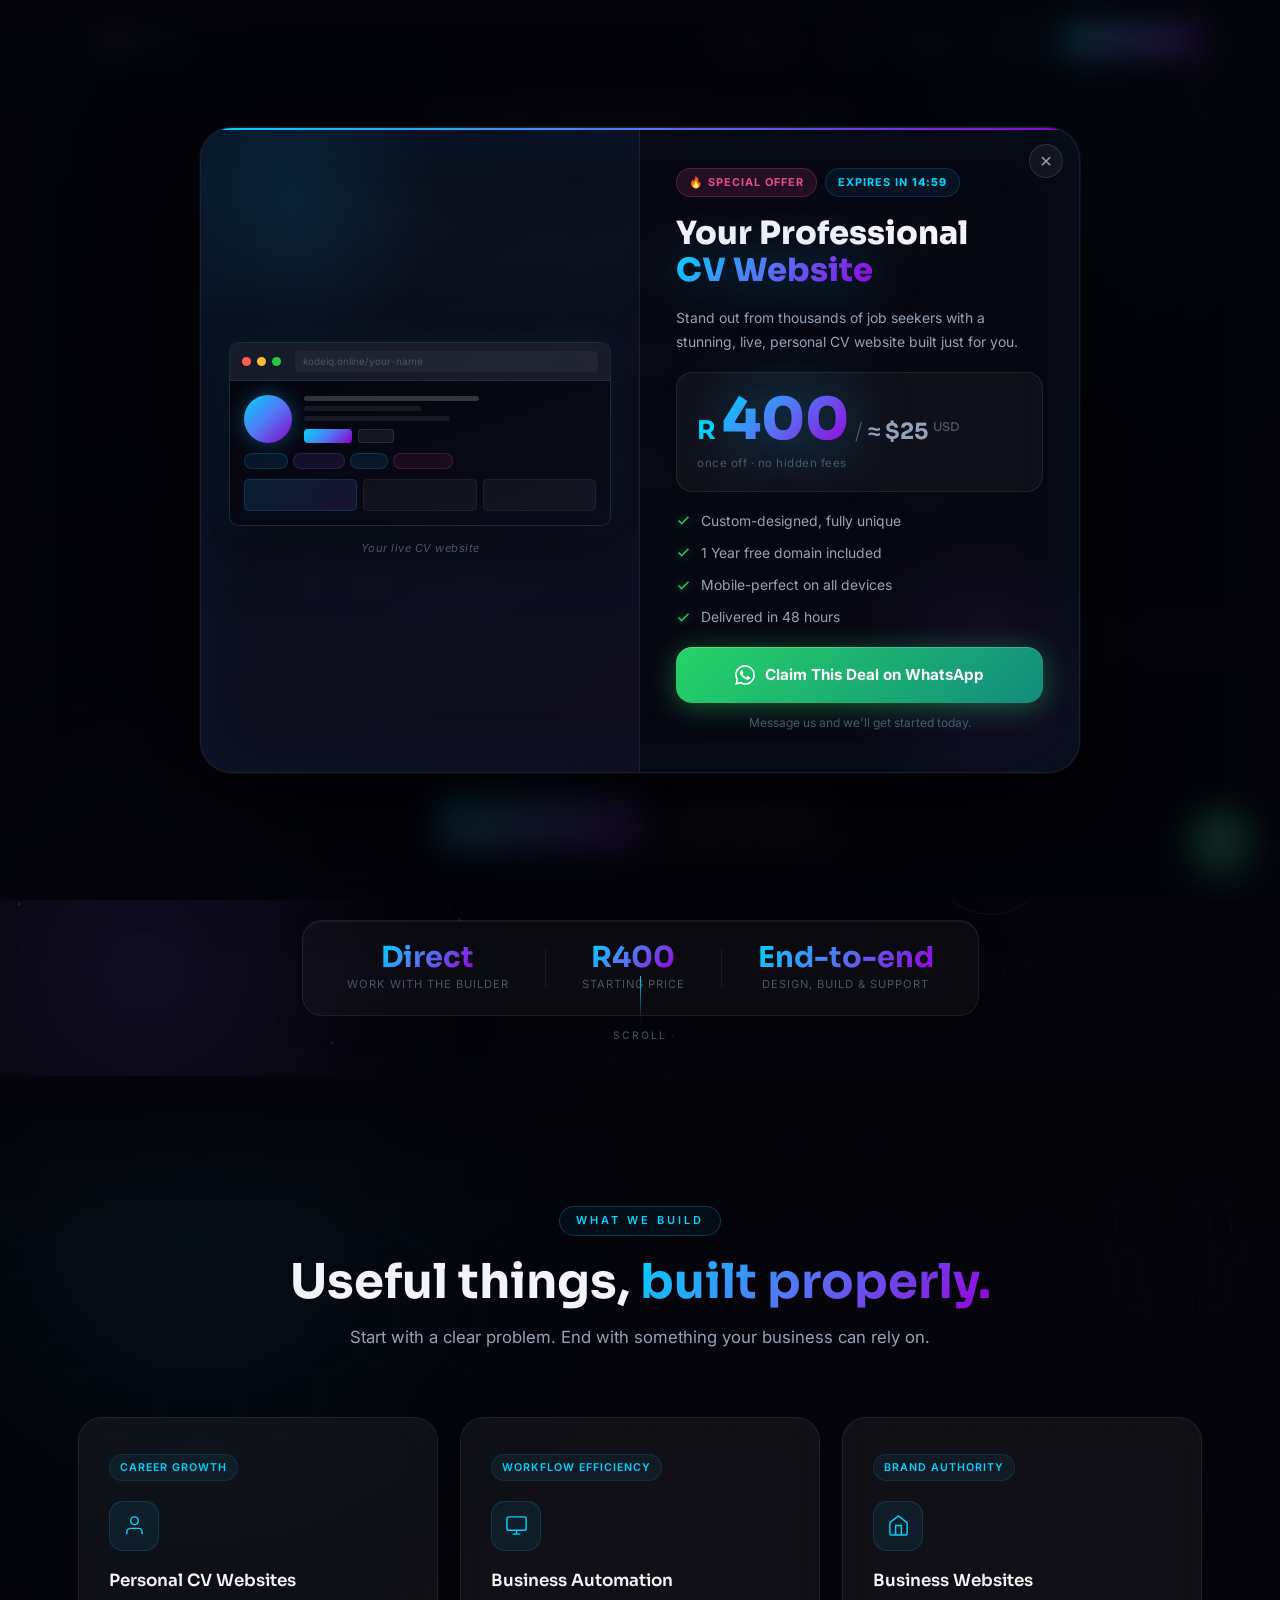
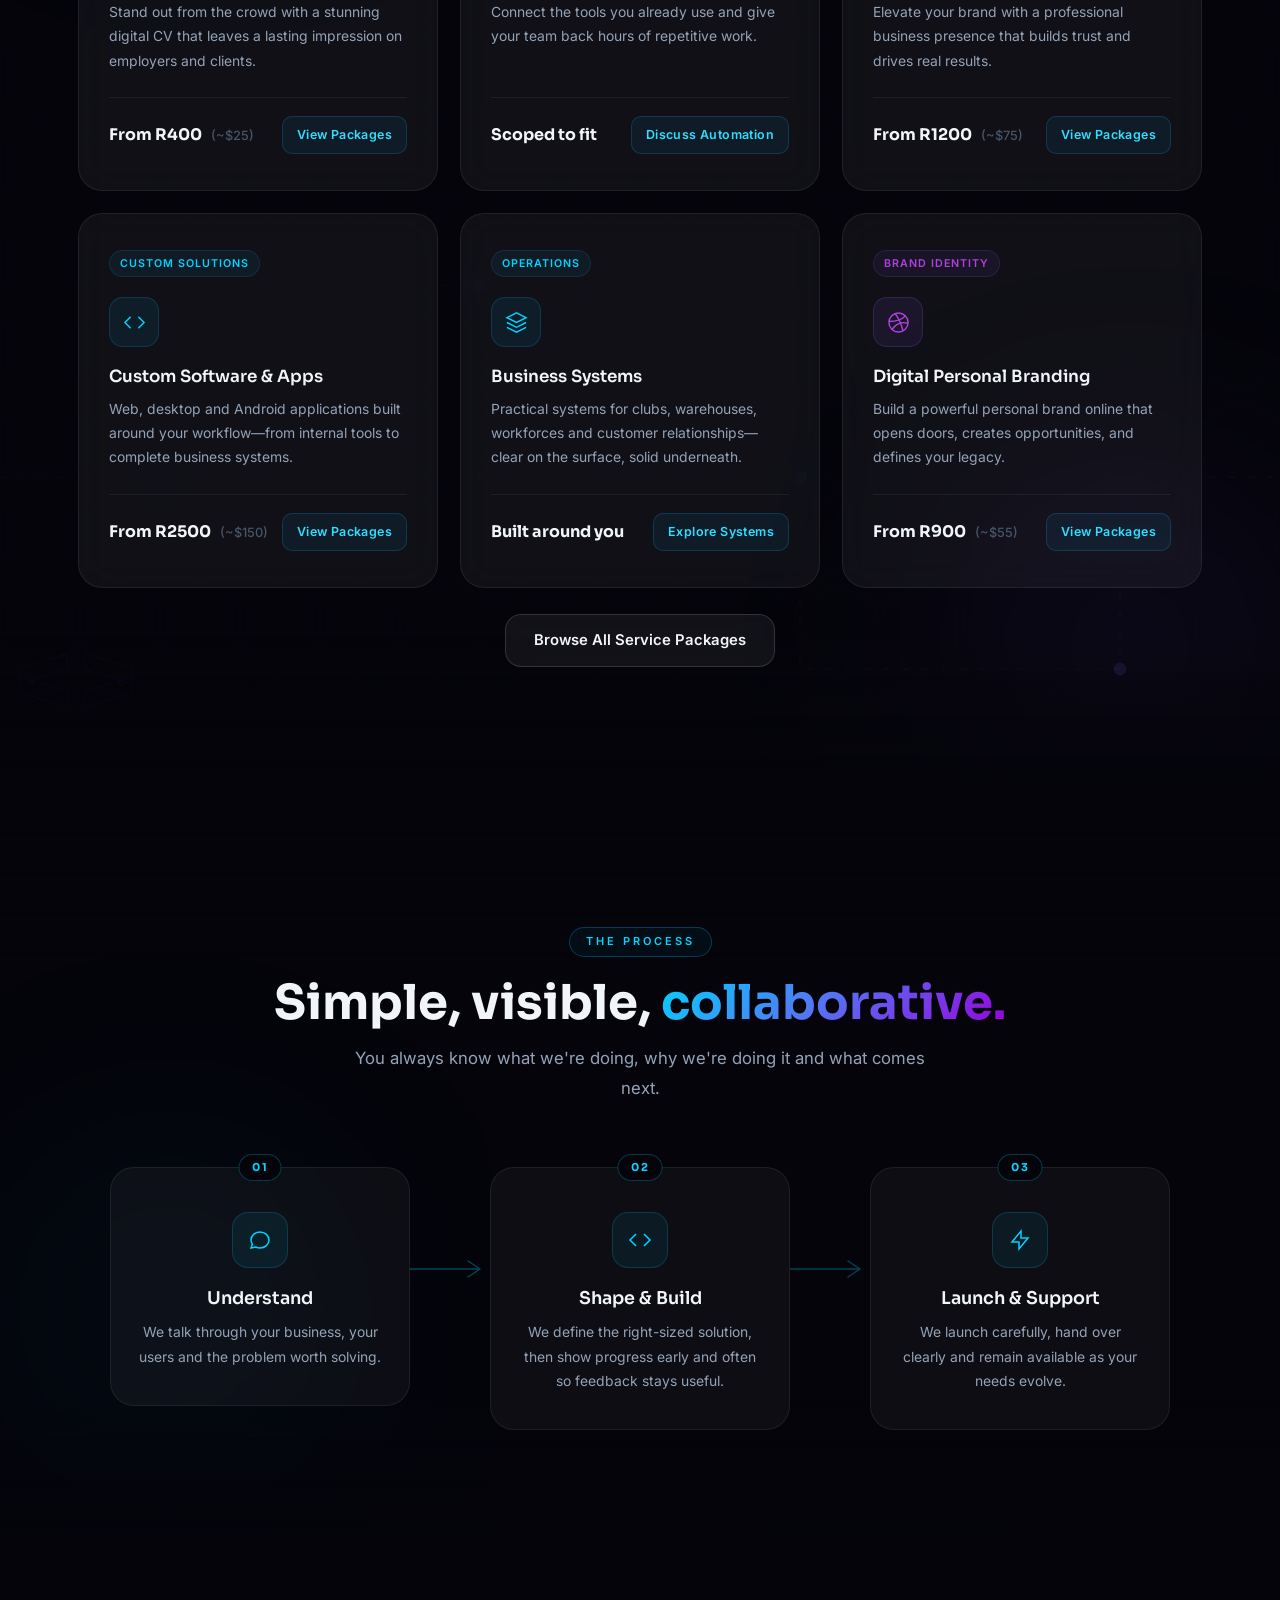
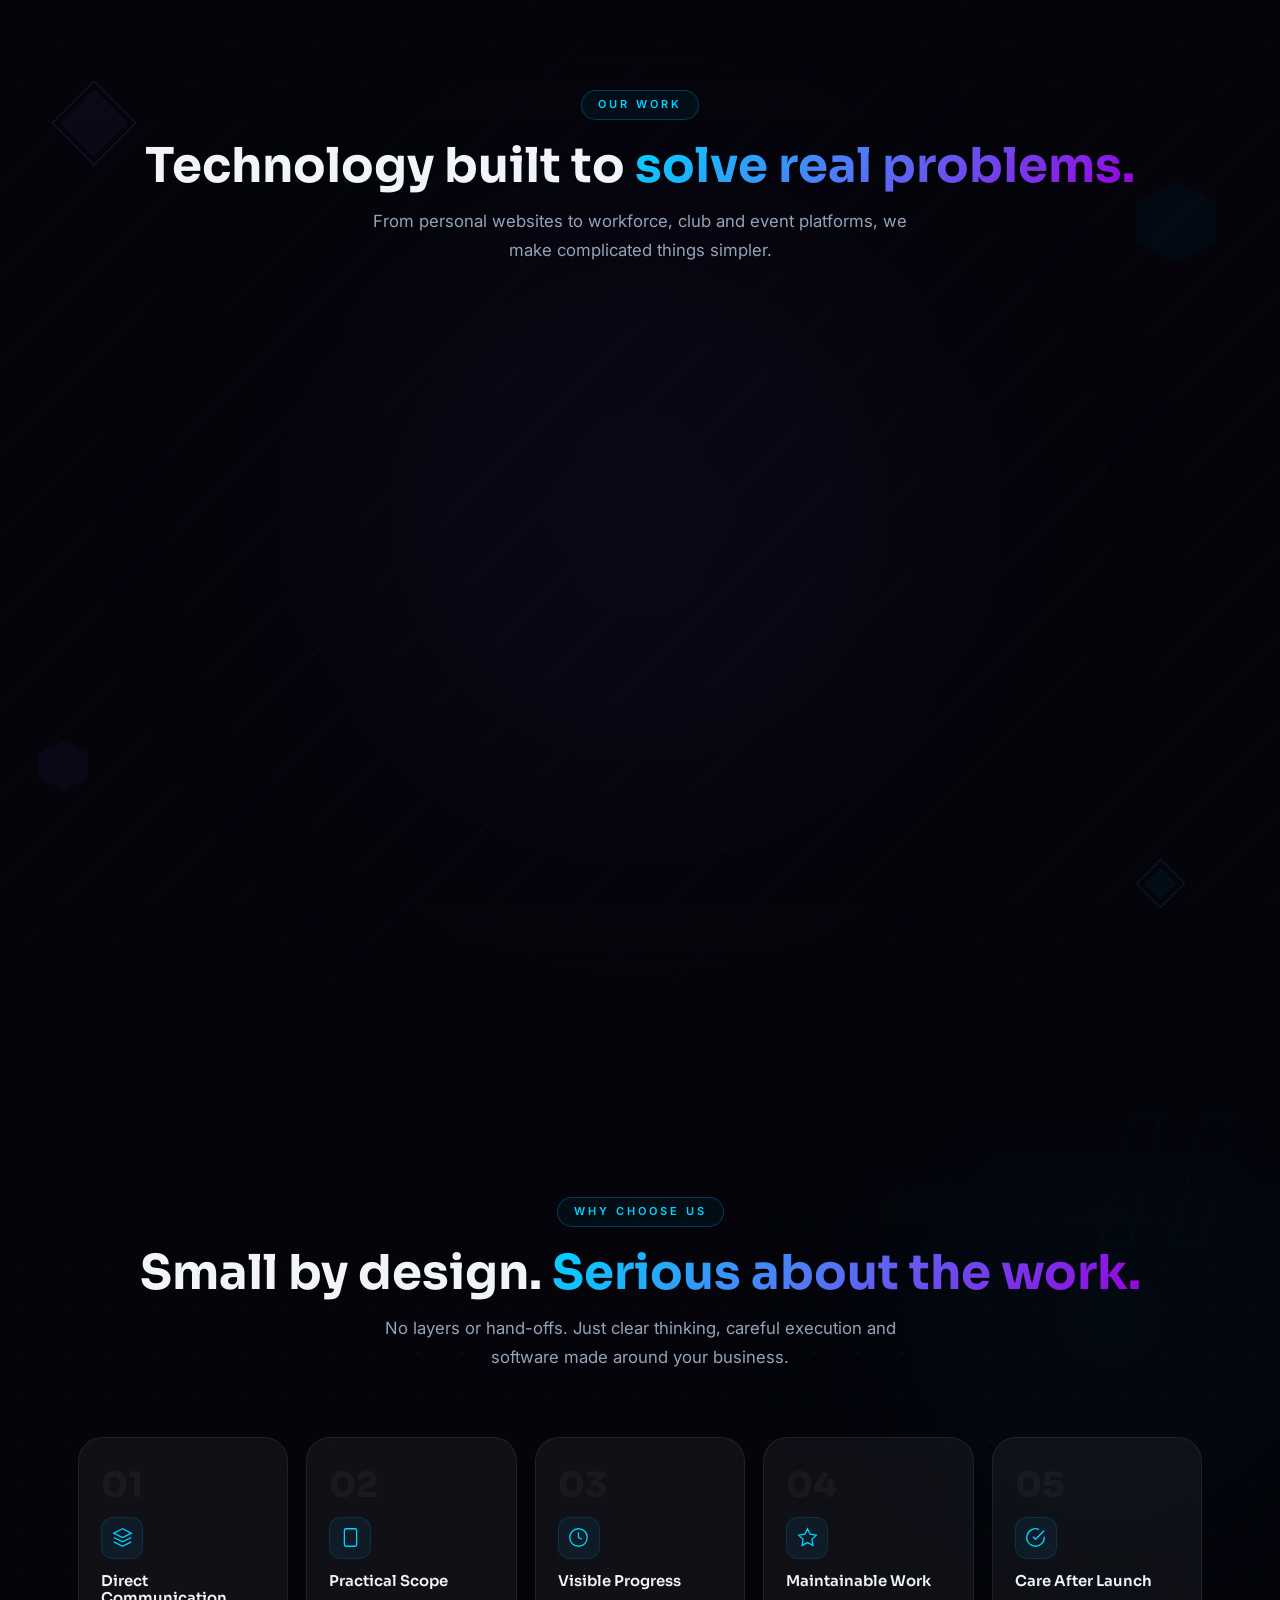
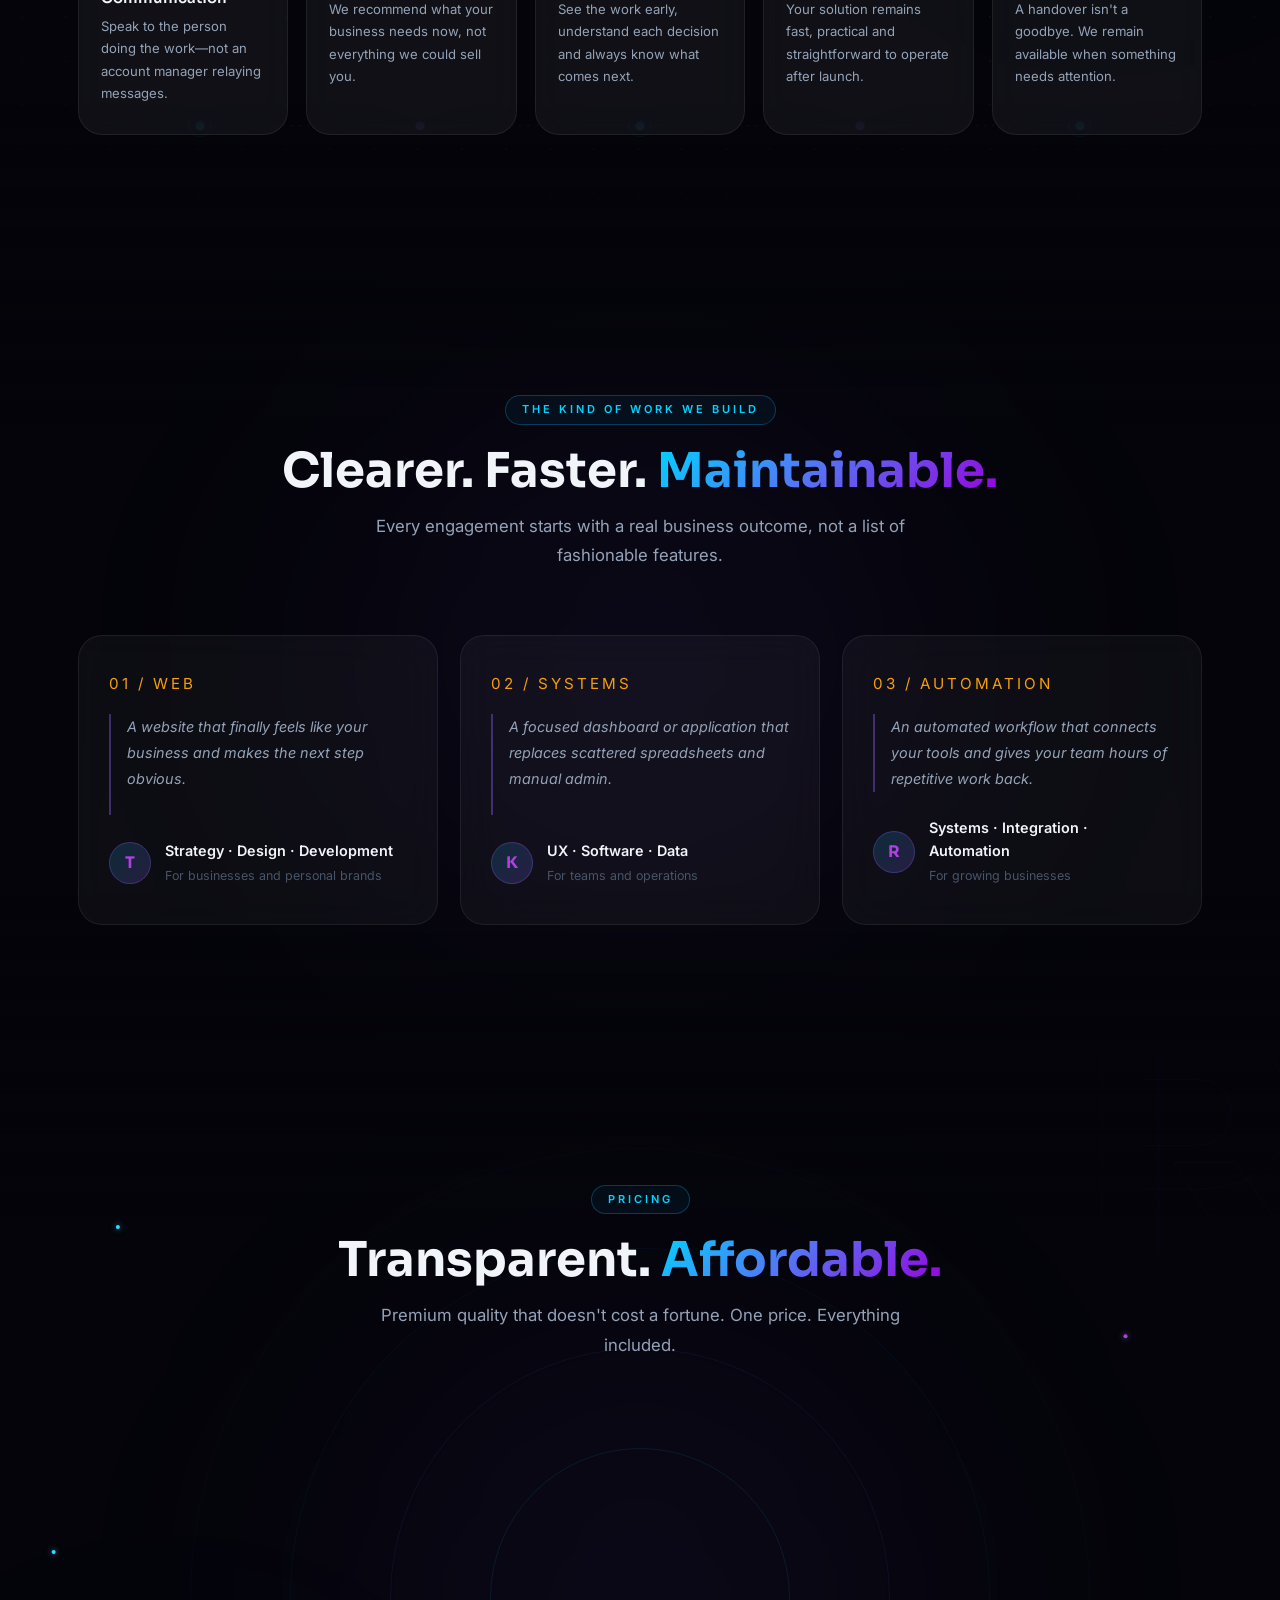
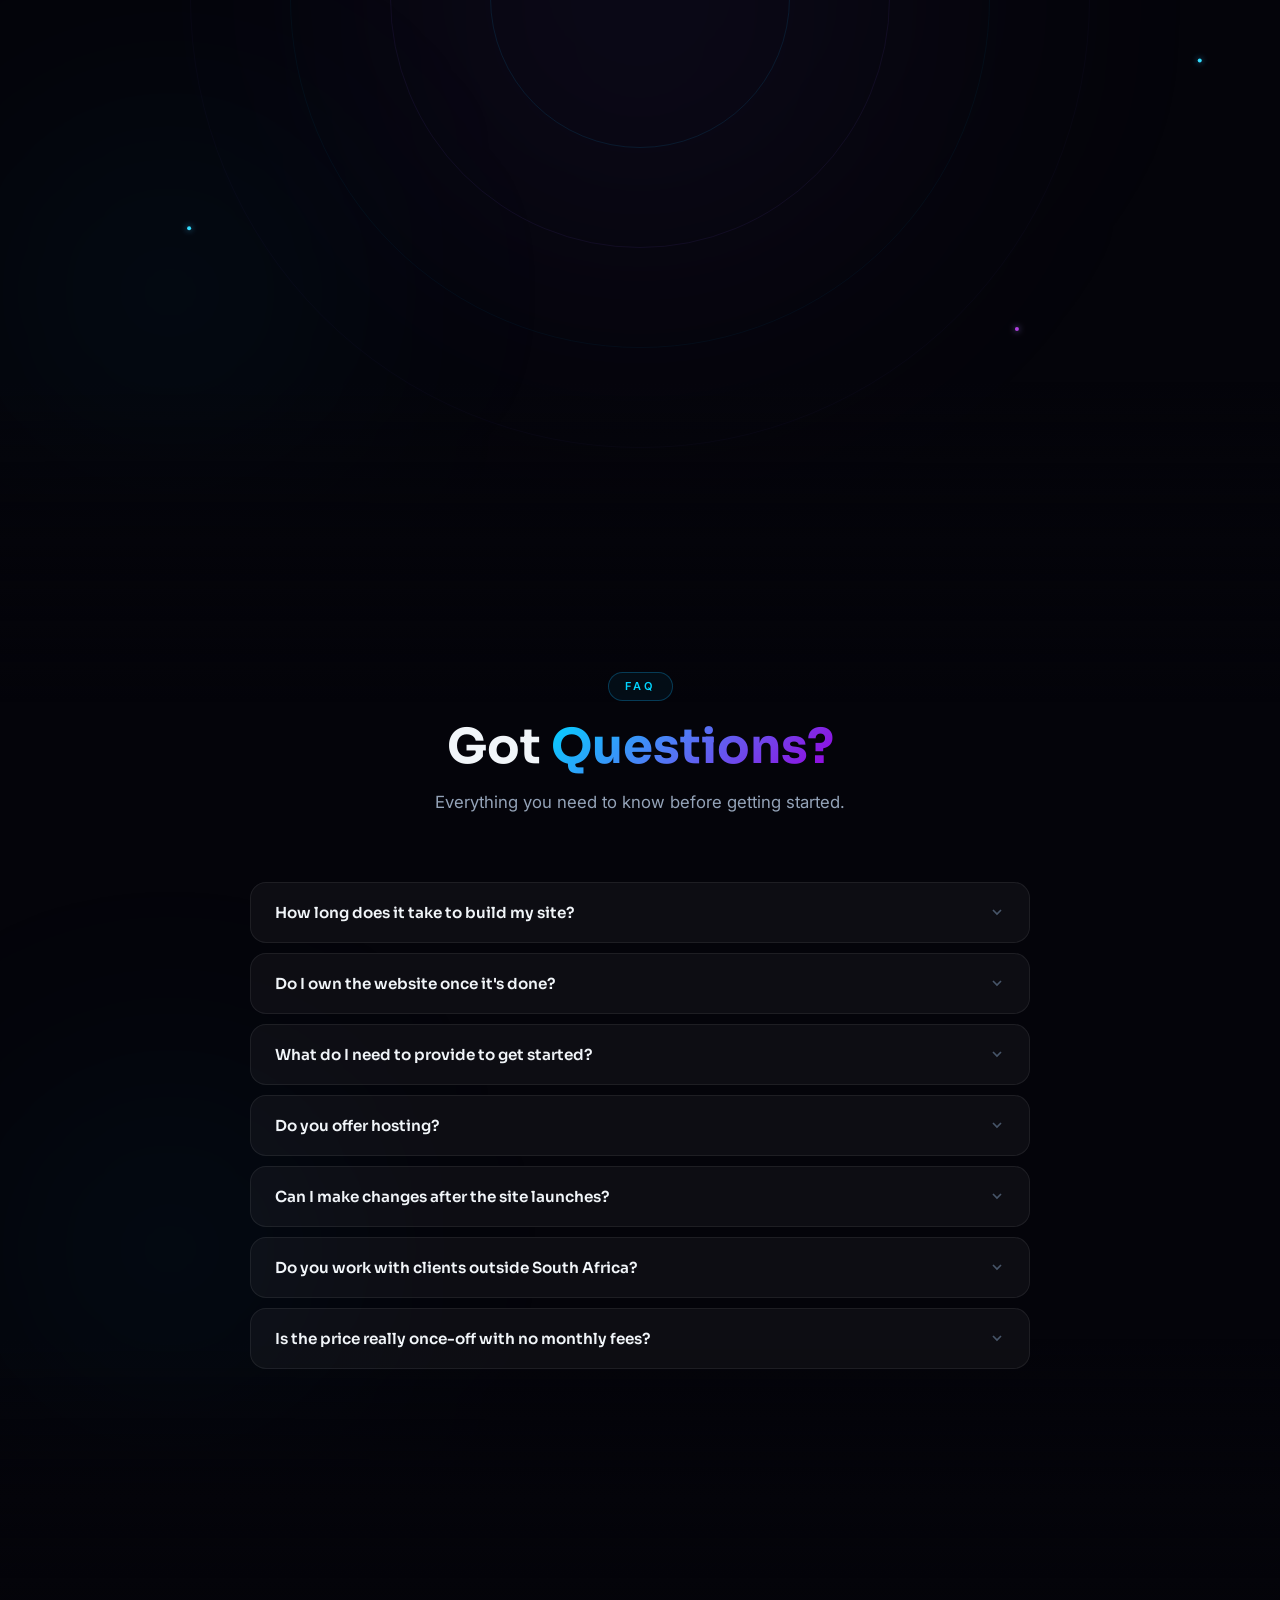
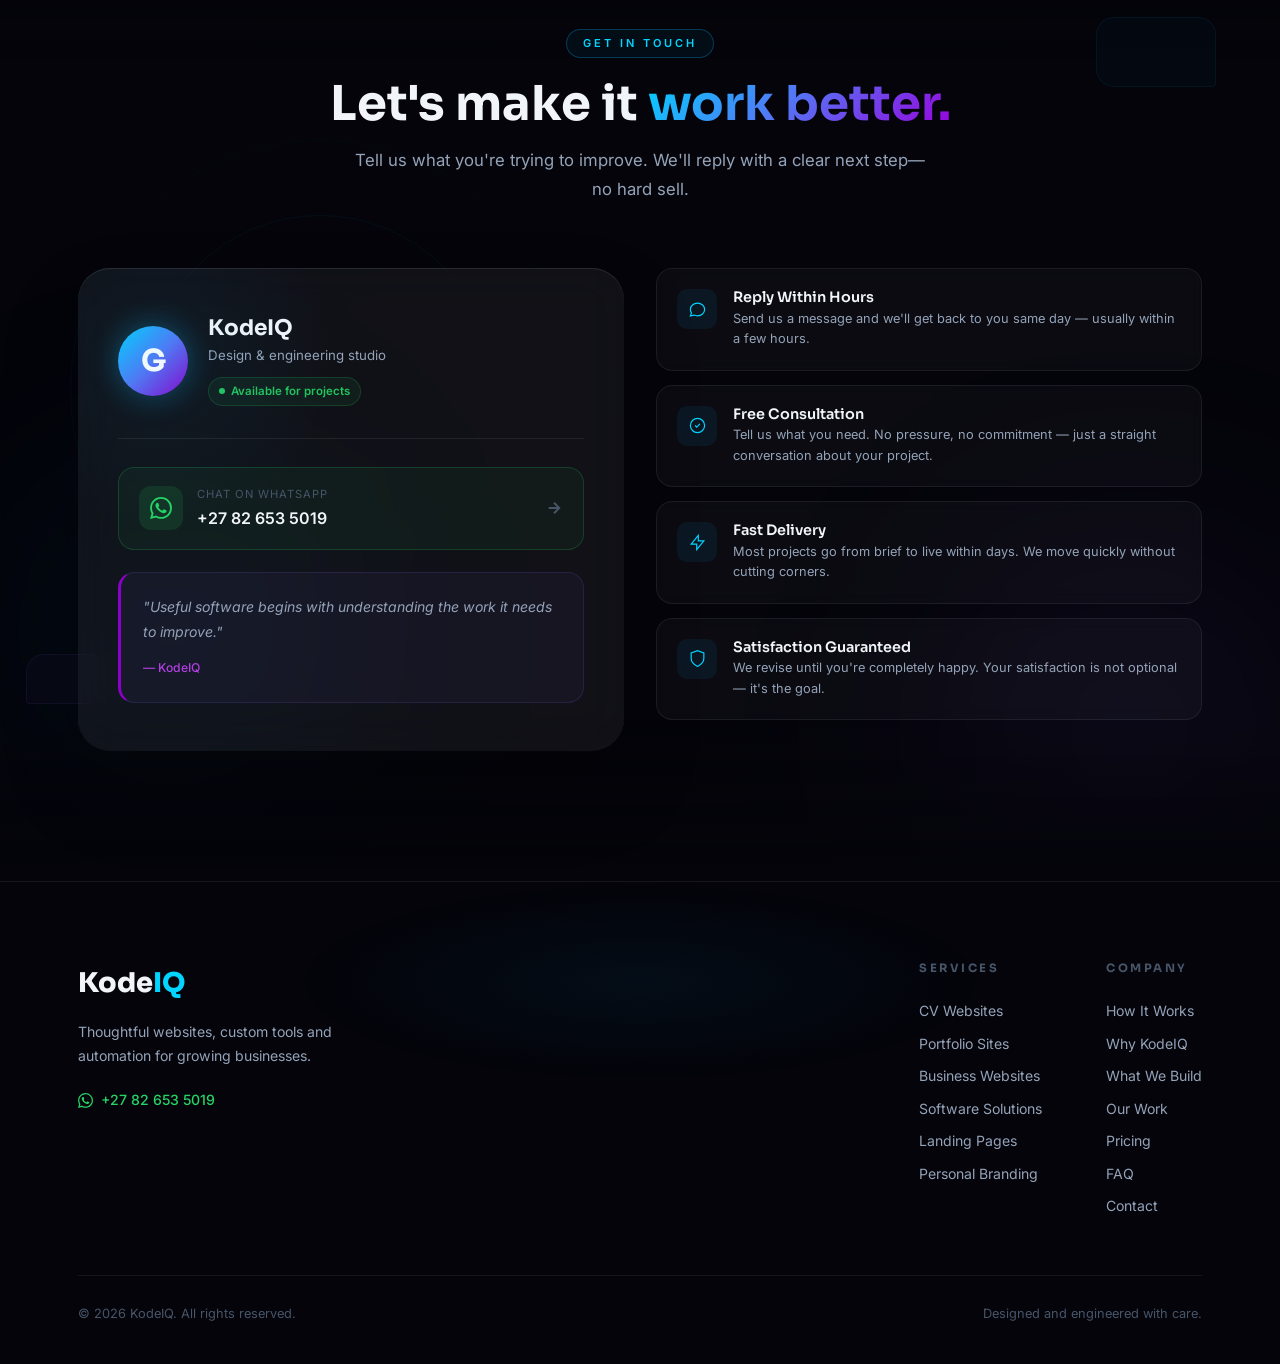
==== index.html @ b5ec0b0c "Unify KodeIQ studio and digital experience designs" ====
<!DOCTYPE html>
<html lang="en">
<head>
  <meta charset="UTF-8">
  <meta name="viewport" content="width=device-width, initial-scale=1.0">
  <title>KodeIQ — Websites, Software &amp; Automation</title>
  <meta name="description" content="Thoughtful websites, custom software and automation for growing businesses — designed and built with care in South Africa.">
  <link rel="preconnect" href="https://fonts.googleapis.com">
  <link rel="preconnect" href="https://fonts.gstatic.com" crossorigin>
  <link href="https://fonts.googleapis.com/css2?family=Sora:wght@300;400;500;600;700;800&family=Inter:wght@300;400;500;600&display=swap" rel="stylesheet">
  <link rel="stylesheet" href="style.css">
  <!-- Favicon -->
  <link rel="icon" type="image/svg+xml" href="favicon.svg">
  <!-- Open Graph -->
  <meta property="og:type" content="website">
  <meta property="og:title" content="KodeIQ — Websites, Software &amp; Automation">
  <meta property="og:description" content="Thoughtful websites, custom software and automation for growing businesses.">
  <meta property="og:url" content="https://kodeiq.online">
  <meta property="og:image" content="https://kodeiq.online/og-image.jpg">
  <meta name="twitter:card" content="summary_large_image">
  <meta name="twitter:title" content="KodeIQ — Websites, Software &amp; Automation">
  <meta name="twitter:description" content="Thoughtful websites, custom software and automation for growing businesses.">
</head>
<body>

  <!-- Global aurora canvas — fixed, behind everything -->
  <canvas id="aurora-canvas"></canvas>

  <!-- ═══ NAVBAR ═══ -->
  <nav class="navbar" id="navbar">
    <div class="nav-container">
      <a href="#home" class="nav-logo">
        <span class="logo-tag">&lt;</span>Kode<span class="accent">IQ</span><span class="logo-tag"> /&gt;</span>
      </a>

      <ul class="nav-links" id="nav-links">
        <li class="has-dropdown">
          <a href="services.html" class="dropdown-trigger">Services <svg class="chevron" viewBox="0 0 24 24" width="11" height="11" fill="none" stroke="currentColor" stroke-width="2.5" aria-hidden="true"><path d="M6 9l6 6 6-6"/></svg></a>
          <ul class="dropdown-panel" role="menu">
            <li role="none"><a href="cv-websites.html" role="menuitem">CV Websites <span>From R400</span></a></li>
            <li role="none"><a href="portfolio-websites.html" role="menuitem">Portfolio Sites <span>From R700</span></a></li>
            <li role="none"><a href="business-websites.html" role="menuitem">Business Websites <span>From R1200</span></a></li>
            <li role="none"><a href="software-development.html" role="menuitem">Software Dev <span>From R2500</span></a></li>
            <li role="none"><a href="landing-pages.html" role="menuitem">Landing Pages <span>From R650</span></a></li>
            <li role="none"><a href="personal-branding.html" role="menuitem">Personal Branding <span>From R900</span></a></li>
            <li class="dropdown-all" role="none"><a href="services.html" role="menuitem">View All Services →</a></li>
          </ul>
        </li>
        <li><a href="#showcase">Work</a></li>
        <li><a href="#why">Why Us</a></li>
        <li><a href="#pricing">Pricing</a></li>
        <li><a href="#contact" class="nav-cta">Start a Project</a></li>
      </ul>
      <button class="hamburger" id="hamburger" aria-label="Toggle menu">
        <span></span><span></span><span></span>
      </button>
    </div>
  </nav>

  <!-- ═══ HERO ═══ -->
  <section class="hero" id="home">
    <!-- particle canvas -->
    <canvas id="hero-canvas"></canvas>

    <!-- grid overlay -->
    <div class="hero-grid"></div>

    <!-- ambient light orbs -->
    <div class="hero-orbs" aria-hidden="true">
      <div class="orb orb-1"></div>
      <div class="orb orb-2"></div>
      <div class="orb orb-3"></div>
    </div>

    <!-- decorative tech glyphs -->
    <div class="deco-glyph deco-code-main" aria-hidden="true">&lt;/&gt;</div>
    <div class="deco-glyph deco-bracket-left" aria-hidden="true">{</div>
    <div class="deco-glyph deco-bracket-right" aria-hidden="true">}</div>

    <!-- floating geometric shapes -->
    <div class="geo-float" aria-hidden="true">
      <div class="geo geo-diamond g1"></div>
      <div class="geo geo-diamond g2"></div>
      <div class="geo geo-ring g3"></div>
      <div class="geo geo-dot-cluster">
        <span></span><span></span><span></span>
        <span></span><span></span><span></span>
        <span></span><span></span><span></span>
      </div>
    </div>

    <!-- hero content -->
    <div class="hero-content" id="hero-content">
      <div class="hero-badge">
        <span class="badge-dot"></span>
        Available for new projects · South Africa
      </div>
      <h1 class="hero-title">
        Thoughtful software<br>
        for growing<br>
        <span class="title-gradient">businesses.</span>
      </h1>
      <p class="hero-subtitle">
        Websites, custom tools and automation—designed and built<br class="br-hide">
        with care around the way your business actually works.
      </p>
      <div class="hero-buttons">
        <a href="#services" class="btn btn-primary">
          <span>Explore Services</span>
          <svg viewBox="0 0 24 24" fill="none" stroke="currentColor" stroke-width="2"><path d="M5 12h14M12 5l7 7-7 7"/></svg>
        </a>
        <a href="#contact" class="btn btn-secondary">Start Your Project</a>
      </div>
      <div class="hero-stats">
        <div class="stat">
          <span class="stat-number">Direct</span>
          <span class="stat-label">Work With The Builder</span>
        </div>
        <div class="stat-divider"></div>
        <div class="stat">
          <span class="stat-number">R400</span>
          <span class="stat-label">Starting Price</span>
        </div>
        <div class="stat-divider"></div>
        <div class="stat">
          <span class="stat-number">End-to-end</span>
          <span class="stat-label">Design, Build &amp; Support</span>
        </div>
      </div>
    </div>

    <div class="scroll-indicator">
      <div class="scroll-line"></div>
      <span>Scroll</span>
    </div>
  </section>

  <!-- ═══ SERVICES ═══ -->
  <section class="services" id="services">
    <!-- section background texture -->
    <div class="sec-bg" aria-hidden="true">
      <div class="sec-hex-grid"></div>
      <div class="sec-glow sg-blue"></div>
      <div class="sec-glow sg-violet"></div>
    </div>
    <!-- floating decorations -->
    <div class="deco-glyph deco-svc-curly" aria-hidden="true">{ }</div>
    <div class="deco-glyph deco-svc-angle" aria-hidden="true">&lt;&gt;</div>
    <!-- circuit line SVG -->
    <svg class="circuit-lines" aria-hidden="true" viewBox="0 0 800 400" fill="none" xmlns="http://www.w3.org/2000/svg">
      <path d="M0 200 H100 V80 H300 V200 H500 V320 H700 V200 H800" stroke="rgba(14,165,233,0.07)" stroke-width="1" stroke-dasharray="4 8"/>
      <circle cx="100" cy="200" r="4" fill="rgba(14,165,233,0.2)"/>
      <circle cx="300" cy="80"  r="4" fill="rgba(139,92,246,0.2)"/>
      <circle cx="500" cy="200" r="4" fill="rgba(14,165,233,0.2)"/>
      <circle cx="700" cy="320" r="4" fill="rgba(139,92,246,0.2)"/>
      <circle cx="300" cy="200" r="2" fill="rgba(14,165,233,0.15)"/>
      <circle cx="700" cy="200" r="2" fill="rgba(14,165,233,0.15)"/>
    </svg>

    <div class="container">
      <div class="section-header reveal">
        <span class="section-label">What We Build</span>
        <h2 class="section-title">Useful things, <span class="gradient-text">built properly.</span></h2>
        <p class="section-desc">Start with a clear problem. End with something your business can rely on.</p>
      </div>
      <div class="services-grid">

        <div class="service-card reveal" data-delay="0">
          <div class="card-glow"></div>
          <div class="card-shine"></div>
          <span class="card-tag">Career Growth</span>
          <div class="card-icon">
            <svg viewBox="0 0 24 24" fill="none" stroke="currentColor" stroke-width="1.5"><path d="M20 21v-2a4 4 0 0 0-4-4H8a4 4 0 0 0-4 4v2"/><circle cx="12" cy="7" r="4"/></svg>
          </div>
          <h3>Personal CV Websites</h3>
          <p>Stand out from the crowd with a stunning digital CV that leaves a lasting impression on employers and clients.</p>
          <div class="card-footer">
            <div class="service-price">From R400 <span>(~$25)</span></div>
            <a class="service-link" href="cv-websites.html">View Packages</a>
          </div>
        </div>

        <div class="service-card reveal" data-delay="100">
          <div class="card-glow"></div>
          <div class="card-shine"></div>
          <span class="card-tag">Workflow Efficiency</span>
          <div class="card-icon">
            <svg viewBox="0 0 24 24" fill="none" stroke="currentColor" stroke-width="1.5"><rect x="2" y="3" width="20" height="14" rx="2"/><path d="M8 21h8M12 17v4"/></svg>
          </div>
          <h3>Business Automation</h3>
          <p>Connect the tools you already use and give your team back hours of repetitive work.</p>
          <div class="card-footer">
            <div class="service-price">Scoped to fit</div>
            <a class="service-link" href="#contact">Discuss Automation</a>
          </div>
        </div>

        <div class="service-card reveal" data-delay="200">
          <div class="card-glow"></div>
          <div class="card-shine"></div>
          <span class="card-tag">Brand Authority</span>
          <div class="card-icon">
            <svg viewBox="0 0 24 24" fill="none" stroke="currentColor" stroke-width="1.5"><path d="M3 9l9-7 9 7v11a2 2 0 0 1-2 2H5a2 2 0 0 1-2-2z"/><polyline points="9 22 9 12 15 12 15 22"/></svg>
          </div>
          <h3>Business Websites</h3>
          <p>Elevate your brand with a professional business presence that builds trust and drives real results.</p>
          <div class="card-footer">
            <div class="service-price">From R1200 <span>(~$75)</span></div>
            <a class="service-link" href="business-websites.html">View Packages</a>
          </div>
        </div>

        <div class="service-card reveal" data-delay="300">
          <div class="card-glow"></div>
          <div class="card-shine"></div>
          <span class="card-tag">Custom Solutions</span>
          <div class="card-icon">
            <svg viewBox="0 0 24 24" fill="none" stroke="currentColor" stroke-width="1.5"><polyline points="16 18 22 12 16 6"/><polyline points="8 6 2 12 8 18"/></svg>
          </div>
          <h3>Custom Software &amp; Apps</h3>
          <p>Web, desktop and Android applications built around your workflow—from internal tools to complete business systems.</p>
          <div class="card-footer">
            <div class="service-price">From R2500 <span>(~$150)</span></div>
            <a class="service-link" href="software-development.html">View Packages</a>
          </div>
        </div>

        <div class="service-card reveal" data-delay="400">
          <div class="card-glow"></div>
          <div class="card-shine"></div>
          <span class="card-tag">Operations</span>
          <div class="card-icon">
            <svg viewBox="0 0 24 24" fill="none" stroke="currentColor" stroke-width="1.5"><path d="M12 2L2 7l10 5 10-5-10-5z"/><path d="M2 17l10 5 10-5"/><path d="M2 12l10 5 10-5"/></svg>
          </div>
          <h3>Business Systems</h3>
          <p>Practical systems for clubs, warehouses, workforces and customer relationships—clear on the surface, solid underneath.</p>
          <div class="card-footer">
            <div class="service-price">Built around you</div>
            <a class="service-link" href="#showcase">Explore Systems</a>
          </div>
        </div>

        <div class="service-card service-card--violet reveal" data-delay="500">
          <div class="card-glow"></div>
          <div class="card-shine"></div>
          <span class="card-tag card-tag--violet">Brand Identity</span>
          <div class="card-icon card-icon--violet">
            <svg viewBox="0 0 24 24" fill="none" stroke="currentColor" stroke-width="1.5"><circle cx="12" cy="12" r="10"/><path d="M8.56 2.75c4.37 6.03 6.02 9.42 8.03 17.72m2.54-15.38c-3.72 4.35-8.94 5.66-16.88 5.85m19.5 1.9c-3.5-.93-6.63-.82-8.94 0-2.58.92-5.01 2.86-7.44 6.32"/></svg>
          </div>
          <h3>Digital Personal Branding</h3>
          <p>Build a powerful personal brand online that opens doors, creates opportunities, and defines your legacy.</p>
          <div class="card-footer">
            <div class="service-price">From R900 <span>(~$55)</span></div>
            <a class="service-link" href="personal-branding.html">View Packages</a>
          </div>
        </div>

      </div>
      <div class="services-more reveal" data-delay="220">
        <a class="btn btn-secondary" href="services.html">Browse All Service Packages</a>
      </div>
    </div>
  </section>

  <!-- ═══ HOW IT WORKS ═══ -->
  <section class="process" id="process">
    <div class="sec-bg" aria-hidden="true">
      <div class="sec-glow sg-blue-left"></div>
    </div>
    <div class="container">
      <div class="section-header reveal">
        <span class="section-label">The Process</span>
        <h2 class="section-title">Simple, visible, <span class="gradient-text">collaborative.</span></h2>
        <p class="section-desc">You always know what we're doing, why we're doing it and what comes next.</p>
      </div>
      <div class="process-steps">

        <div class="process-step reveal" data-delay="0">
          <div class="step-number">01</div>
          <div class="step-icon">
            <svg viewBox="0 0 24 24" fill="none" stroke="currentColor" stroke-width="1.5"><path d="M8 12h.01M12 12h.01M16 12h.01M21 12c0 4.418-4.03 8-9 8a9.863 9.863 0 01-4.255-.949L3 20l1.395-3.72C3.512 15.042 3 13.574 3 12c0-4.418 4.03-8 9-8s9 3.582 9 8z"/></svg>
          </div>
          <h3>Understand</h3>
          <p>We talk through your business, your users and the problem worth solving.</p>
        </div>

        <div class="process-connector" aria-hidden="true">
          <svg viewBox="0 0 80 24" fill="none" xmlns="http://www.w3.org/2000/svg"><path d="M0 12 H70 M58 4 L70 12 L58 20" stroke="rgba(0,212,255,0.3)" stroke-width="1.5" stroke-linecap="round" stroke-linejoin="round"/></svg>
        </div>

        <div class="process-step reveal" data-delay="150">
          <div class="step-number">02</div>
          <div class="step-icon">
            <svg viewBox="0 0 24 24" fill="none" stroke="currentColor" stroke-width="1.5"><polyline points="16 18 22 12 16 6"/><polyline points="8 6 2 12 8 18"/></svg>
          </div>
          <h3>Shape &amp; Build</h3>
          <p>We define the right-sized solution, then show progress early and often so feedback stays useful.</p>
        </div>

        <div class="process-connector" aria-hidden="true">
          <svg viewBox="0 0 80 24" fill="none" xmlns="http://www.w3.org/2000/svg"><path d="M0 12 H70 M58 4 L70 12 L58 20" stroke="rgba(0,212,255,0.3)" stroke-width="1.5" stroke-linecap="round" stroke-linejoin="round"/></svg>
        </div>

        <div class="process-step reveal" data-delay="300">
          <div class="step-number">03</div>
          <div class="step-icon">
            <svg viewBox="0 0 24 24" fill="none" stroke="currentColor" stroke-width="1.5"><path d="M13 10V3L4 14h7v7l9-11h-7z"/></svg>
          </div>
          <h3>Launch &amp; Support</h3>
          <p>We launch carefully, hand over clearly and remain available as your needs evolve.</p>
        </div>

      </div>
    </div>
  </section>

  <!-- ═══ SHOWCASE ═══ -->
  <section class="showcase" id="showcase">
    <div class="sec-bg" aria-hidden="true">
      <div class="sec-glow sg-violet-center"></div>
      <div class="sec-diagonal-lines"></div>
    </div>

    <!-- floating geo shapes -->
    <div class="showcase-geo" aria-hidden="true">
      <div class="geo geo-diamond sd1"></div>
      <div class="geo geo-diamond sd2"></div>
      <div class="geo geo-hex sh1"></div>
      <div class="geo geo-hex sh2"></div>
    </div>

    <div class="container">
      <div class="section-header reveal">
        <span class="section-label">Our Work</span>
        <h2 class="section-title">Technology built to <span class="gradient-text">solve real problems.</span></h2>
        <p class="section-desc">From personal websites to workforce, club and event platforms, we make complicated things simpler.</p>
      </div>
      <div class="showcase-scene">
        <div class="laptop-wrap reveal">
          <!-- browser chrome decoration above laptop -->
          <div class="browser-top-bar" aria-hidden="true">
            <span class="btb-dot btb-red"></span>
            <span class="btb-dot btb-yellow"></span>
            <span class="btb-dot btb-green"></span>
            <span class="btb-url"></span>
          </div>
          <div class="laptop">
            <div class="laptop-screen">
              <div class="mock-site">
                <div class="mock-nav-bar">
                  <div class="mock-logo"></div>
                  <div class="mock-nav-links"><div></div><div></div><div></div></div>
                </div>
                <div class="mock-hero-area">
                  <div class="mock-avatar-circle"></div>
                  <div class="mock-text-lines">
                    <div class="mock-line ml-70 ml-bright"></div>
                    <div class="mock-line ml-50"></div>
                    <div class="mock-line ml-40"></div>
                    <div class="mock-btns"><div></div><div></div></div>
                  </div>
                </div>
                <div class="mock-cards-row">
                  <div class="mock-mini-card mc-blue"></div>
                  <div class="mock-mini-card"></div>
                  <div class="mock-mini-card"></div>
                </div>
              </div>
            </div>
            <div class="laptop-chin"><div class="laptop-notch"></div></div>
          </div>
        </div>

        <div class="showcase-info">
          <div class="showcase-tag reveal" data-delay="100">
            <div class="stag-icon stag-blue">
              <svg viewBox="0 0 24 24" fill="none" stroke="currentColor" stroke-width="2"><path d="M20 21v-2a4 4 0 0 0-4-4H8a4 4 0 0 0-4 4v2"/><circle cx="12" cy="7" r="4"/></svg>
            </div>
            <div class="stag-text">
              <h4>Shane</h4>
              <p>Live CV website</p>
              <a class="work-link" href="https://itzgazz-it.github.io/shane-cv" target="_blank" rel="noopener noreferrer">itzgazz-it.github.io/shane-cv</a>
            </div>
            <a class="live-badge" href="https://itzgazz-it.github.io/shane-cv" target="_blank" rel="noopener noreferrer">Live</a>
          </div>
          <div class="showcase-tag reveal" data-delay="200">
            <div class="stag-icon stag-violet">
              <svg viewBox="0 0 24 24" fill="none" stroke="currentColor" stroke-width="2"><rect x="2" y="3" width="20" height="14" rx="2"/><path d="M8 21h8M12 17v4"/></svg>
            </div>
            <div class="stag-text">
              <h4>Kaylee</h4>
              <p>Live personal brand &amp; portfolio</p>
              <a class="work-link" href="https://www.itskaylee.online" target="_blank" rel="noopener noreferrer">www.itskaylee.online</a>
            </div>
            <a class="live-badge" href="https://www.itskaylee.online" target="_blank" rel="noopener noreferrer">Live</a>
          </div>
          <div class="showcase-tag reveal" data-delay="300">
            <div class="stag-icon stag-pink">
              <svg viewBox="0 0 24 24" fill="none" stroke="currentColor" stroke-width="2"><path d="M3 9l9-7 9 7v11a2 2 0 0 1-2 2H5a2 2 0 0 1-2-2z"/></svg>
            </div>
            <div class="stag-text"><h4>UNYRA</h4><p>Connected sports club operations</p></div>
            <span class="live-badge">Club OS</span>
          </div>
          <div class="showcase-tag reveal" data-delay="350">
            <div class="stag-icon stag-blue">
              <svg viewBox="0 0 24 24" fill="none" stroke="currentColor" stroke-width="2"><path d="M4 19V9m6 10V5m6 14v-7m4 7H2"/></svg>
            </div>
            <div class="stag-text"><h4>Isikhathi</h4><p>Time, attendance &amp; workforce insight</p></div>
            <span class="live-badge">Workforce</span>
          </div>
          <div class="showcase-tag reveal" data-delay="400">
            <div class="stag-icon stag-violet">
              <svg viewBox="0 0 24 24" fill="none" stroke="currentColor" stroke-width="2"><path d="M4 4h16v16H4zM8 2v4m8-4v4M4 10h16"/></svg>
            </div>
            <div class="stag-text"><h4>HangOut</h4><p>Event discovery, ticketing &amp; check-in</p></div>
            <span class="live-badge">Events</span>
          </div>
          <div class="showcase-quote reveal" data-delay="450">
            <p>Clear on the surface. Solid underneath. Built around the people who use it.</p>
          </div>
        </div>
      </div>
    </div>
  </section>

  <!-- ═══ WHY KODEIQ ═══ -->
  <section class="why" id="why">
    <div class="sec-bg" aria-hidden="true">
      <div class="sec-dot-grid"></div>
      <div class="sec-glow sg-blue-right"></div>
      <!-- node connections decoration -->
      <svg class="node-connections" viewBox="0 0 1200 200" fill="none" xmlns="http://www.w3.org/2000/svg" aria-hidden="true">
        <line x1="120" y1="100" x2="360" y2="100" stroke="rgba(14,165,233,0.1)" stroke-width="1" stroke-dasharray="3 6"/>
        <line x1="360" y1="100" x2="600" y2="100" stroke="rgba(139,92,246,0.1)" stroke-width="1" stroke-dasharray="3 6"/>
        <line x1="600" y1="100" x2="840" y2="100" stroke="rgba(14,165,233,0.1)" stroke-width="1" stroke-dasharray="3 6"/>
        <line x1="840" y1="100" x2="1080" y2="100" stroke="rgba(139,92,246,0.1)" stroke-width="1" stroke-dasharray="3 6"/>
        <circle cx="120"  cy="100" r="5" fill="rgba(14,165,233,0.25)" />
        <circle cx="360"  cy="100" r="5" fill="rgba(139,92,246,0.25)"/>
        <circle cx="600"  cy="100" r="5" fill="rgba(14,165,233,0.25)" />
        <circle cx="840"  cy="100" r="5" fill="rgba(139,92,246,0.25)"/>
        <circle cx="1080" cy="100" r="5" fill="rgba(14,165,233,0.25)" />
        <circle cx="120"  cy="100" r="12" stroke="rgba(14,165,233,0.1)" stroke-width="1"/>
        <circle cx="600"  cy="100" r="12" stroke="rgba(14,165,233,0.1)" stroke-width="1"/>
        <circle cx="1080" cy="100" r="12" stroke="rgba(14,165,233,0.1)" stroke-width="1"/>
      </svg>
    </div>
    <div class="deco-glyph deco-why-slash" aria-hidden="true">//</div>

    <div class="container">
      <div class="section-header reveal">
        <span class="section-label">Why Choose Us</span>
        <h2 class="section-title">Small by design. <span class="gradient-text">Serious about the work.</span></h2>
        <p class="section-desc">No layers or hand-offs. Just clear thinking, careful execution and software made around your business.</p>
      </div>
      <div class="why-grid">

        <div class="why-card reveal" data-delay="0">
          <div class="why-card-glow"></div>
          <div class="why-num">01</div>
          <div class="why-icon">
            <svg viewBox="0 0 24 24" fill="none" stroke="currentColor" stroke-width="1.5"><path d="M12 2L2 7l10 5 10-5-10-5zM2 17l10 5 10-5M2 12l10 5 10-5"/></svg>
          </div>
          <h3>Direct Communication</h3>
          <p>Speak to the person doing the work—not an account manager relaying messages.</p>
        </div>

        <div class="why-card reveal" data-delay="100">
          <div class="why-card-glow"></div>
          <div class="why-num">02</div>
          <div class="why-icon">
            <svg viewBox="0 0 24 24" fill="none" stroke="currentColor" stroke-width="1.5"><rect x="5" y="2" width="14" height="20" rx="2"/><line x1="12" y1="18" x2="12.01" y2="18"/></svg>
          </div>
          <h3>Practical Scope</h3>
          <p>We recommend what your business needs now, not everything we could sell you.</p>
        </div>

        <div class="why-card reveal" data-delay="200">
          <div class="why-card-glow"></div>
          <div class="why-num">03</div>
          <div class="why-icon">
            <svg viewBox="0 0 24 24" fill="none" stroke="currentColor" stroke-width="1.5"><circle cx="12" cy="12" r="10"/><polyline points="12 6 12 12 16 14"/></svg>
          </div>
          <h3>Visible Progress</h3>
          <p>See the work early, understand each decision and always know what comes next.</p>
        </div>

        <div class="why-card reveal" data-delay="300">
          <div class="why-card-glow"></div>
          <div class="why-num">04</div>
          <div class="why-icon">
            <svg viewBox="0 0 24 24" fill="none" stroke="currentColor" stroke-width="1.5"><polygon points="12 2 15.09 8.26 22 9.27 17 14.14 18.18 21.02 12 17.77 5.82 21.02 7 14.14 2 9.27 8.91 8.26 12 2"/></svg>
          </div>
          <h3>Maintainable Work</h3>
          <p>Your solution remains fast, practical and straightforward to operate after launch.</p>
        </div>

        <div class="why-card reveal" data-delay="400">
          <div class="why-card-glow"></div>
          <div class="why-num">05</div>
          <div class="why-icon">
            <svg viewBox="0 0 24 24" fill="none" stroke="currentColor" stroke-width="1.5"><path d="M22 11.08V12a10 10 0 1 1-5.93-9.14"/><polyline points="22 4 12 14.01 9 11.01"/></svg>
          </div>
          <h3>Care After Launch</h3>
          <p>A handover isn't a goodbye. We remain available when something needs attention.</p>
        </div>

      </div>
    </div>
  </section>

  <!-- ═══ OUTCOMES ═══ -->
  <section class="testimonials" id="testimonials">
    <div class="sec-bg" aria-hidden="true">
      <div class="sec-glow sg-violet-center"></div>
    </div>
    <div class="container">
      <div class="section-header reveal">
        <span class="section-label">The Kind of Work We Build</span>
        <h2 class="section-title">Clearer. Faster. <span class="gradient-text">Maintainable.</span></h2>
        <p class="section-desc">Every engagement starts with a real business outcome, not a list of fashionable features.</p>
      </div>
      <div class="testi-grid">

        <div class="testi-card reveal" data-delay="0">
          <div class="testi-stars">01 / WEB</div>
          <blockquote>A website that finally feels like your business and makes the next step obvious.</blockquote>
          <div class="testi-author">
            <div class="testi-avatar">T</div>
            <div>
              <strong>Strategy · Design · Development</strong>
              <span>For businesses and personal brands</span>
            </div>
          </div>
        </div>

        <div class="testi-card reveal" data-delay="150">
          <div class="testi-stars">02 / SYSTEMS</div>
          <blockquote>A focused dashboard or application that replaces scattered spreadsheets and manual admin.</blockquote>
          <div class="testi-author">
            <div class="testi-avatar">K</div>
            <div>
              <strong>UX · Software · Data</strong>
              <span>For teams and operations</span>
            </div>
          </div>
        </div>

        <div class="testi-card reveal" data-delay="300">
          <div class="testi-stars">03 / AUTOMATION</div>
          <blockquote>An automated workflow that connects your tools and gives your team hours of repetitive work back.</blockquote>
          <div class="testi-author">
            <div class="testi-avatar">R</div>
            <div>
              <strong>Systems · Integration · Automation</strong>
              <span>For growing businesses</span>
            </div>
          </div>
        </div>

      </div>
    </div>
  </section>

  <!-- ═══ PRICING ═══ -->
  <section class="pricing" id="pricing">
    <div class="sec-bg" aria-hidden="true">
      <div class="sec-glow sg-violet-center"></div>
      <div class="sec-glow sg-blue-left"></div>
    </div>

    <!-- animated radial rings -->
    <div class="pricing-rings" aria-hidden="true">
      <div class="pring pring-1"></div>
      <div class="pring pring-2"></div>
      <div class="pring pring-3"></div>
      <div class="pring pring-4"></div>
    </div>

    <!-- sparkle dots decoration -->
    <div class="sparkles" aria-hidden="true">
      <div class="sparkle s1"></div>
      <div class="sparkle s2"></div>
      <div class="sparkle s3"></div>
      <div class="sparkle s4"></div>
      <div class="sparkle s5"></div>
      <div class="sparkle s6"></div>
    </div>

    <div class="deco-glyph deco-pricing-r" aria-hidden="true">R</div>

    <div class="container">
      <div class="section-header reveal">
        <span class="section-label">Pricing</span>
        <h2 class="section-title">Transparent. <span class="gradient-text">Affordable.</span></h2>
        <p class="section-desc">Premium quality that doesn't cost a fortune. One price. Everything included.</p>
      </div>

      <!-- Services pricing grid -->
      <div class="pricing-services-grid">
        <a href="cv-websites.html" class="ps-card ps-featured reveal" data-delay="0">
          <div class="ps-border-glow"></div>
          <span class="ps-badge">Most Popular</span>
          <div class="ps-icon">📄</div>
          <h3>CV Websites</h3>
          <p>Stand out to employers with a premium personal CV site that gets you noticed.</p>
          <div class="ps-price"><span class="ps-from">from</span> <strong>R400</strong> <small>~$25</small></div>
          <span class="ps-cta">View Packages <svg viewBox="0 0 24 24" fill="none" stroke="currentColor" stroke-width="2.5" width="13" height="13"><path d="M5 12h14M12 5l7 7-7 7"/></svg></span>
        </a>
        <a href="portfolio-websites.html" class="ps-card reveal" data-delay="80">
          <div class="ps-icon">🎨</div>
          <h3>Portfolio Sites</h3>
          <p>Show your work with premium visual storytelling and a structure built to convert.</p>
          <div class="ps-price"><span class="ps-from">from</span> <strong>R700</strong> <small>~$45</small></div>
          <span class="ps-cta">View Packages <svg viewBox="0 0 24 24" fill="none" stroke="currentColor" stroke-width="2.5" width="13" height="13"><path d="M5 12h14M12 5l7 7-7 7"/></svg></span>
        </a>
        <a href="business-websites.html" class="ps-card reveal" data-delay="160">
          <div class="ps-icon">🏢</div>
          <h3>Business Websites</h3>
          <p>Build trust and credibility with a professional site designed to generate leads.</p>
          <div class="ps-price"><span class="ps-from">from</span> <strong>R1200</strong> <small>~$75</small></div>
          <span class="ps-cta">View Packages <svg viewBox="0 0 24 24" fill="none" stroke="currentColor" stroke-width="2.5" width="13" height="13"><path d="M5 12h14M12 5l7 7-7 7"/></svg></span>
        </a>
        <a href="landing-pages.html" class="ps-card reveal" data-delay="240">
          <div class="ps-icon">🚀</div>
          <h3>Landing Pages</h3>
          <p>Focused pages built to convert ads, launches, and campaigns into real results.</p>
          <div class="ps-price"><span class="ps-from">from</span> <strong>R650</strong> <small>~$40</small></div>
          <span class="ps-cta">View Packages <svg viewBox="0 0 24 24" fill="none" stroke="currentColor" stroke-width="2.5" width="13" height="13"><path d="M5 12h14M12 5l7 7-7 7"/></svg></span>
        </a>
        <a href="software-development.html" class="ps-card reveal" data-delay="320">
          <div class="ps-icon">⚙️</div>
          <h3>Software Development</h3>
          <p>Custom tools, apps and automations that save time and scale your operations.</p>
          <div class="ps-price"><span class="ps-from">from</span> <strong>R2500</strong> <small>~$150</small></div>
          <span class="ps-cta">View Packages <svg viewBox="0 0 24 24" fill="none" stroke="currentColor" stroke-width="2.5" width="13" height="13"><path d="M5 12h14M12 5l7 7-7 7"/></svg></span>
        </a>
        <a href="personal-branding.html" class="ps-card reveal" data-delay="400">
          <div class="ps-icon">✨</div>
          <h3>Personal Branding</h3>
          <p>Position yourself as the obvious choice in your niche and attract more opportunities.</p>
          <div class="ps-price"><span class="ps-from">from</span> <strong>R900</strong> <small>~$55</small></div>
          <span class="ps-cta">View Packages <svg viewBox="0 0 24 24" fill="none" stroke="currentColor" stroke-width="2.5" width="13" height="13"><path d="M5 12h14M12 5l7 7-7 7"/></svg></span>
        </a>
      </div>
      <p class="pricing-footnote reveal" data-delay="480">All packages are once-off payments. No subscriptions. No hidden fees. <a href="services.html">See full pricing →</a></p>
    </div>
  </section>

  <!-- ═══ FAQ ═══ -->
  <section class="faq" id="faq">
    <div class="sec-bg" aria-hidden="true">
      <div class="sec-glow sg-blue-left"></div>
    </div>
    <div class="container">
      <div class="section-header reveal">
        <span class="section-label">FAQ</span>
        <h2 class="section-title">Got <span class="gradient-text">Questions?</span></h2>
        <p class="section-desc">Everything you need to know before getting started.</p>
      </div>
      <div class="faq-list reveal" data-delay="100">

        <div class="faq-item">
          <button class="faq-q" aria-expanded="false">How long does it take to build my site? <svg class="faq-chevron" viewBox="0 0 24 24" width="16" height="16" fill="none" stroke="currentColor" stroke-width="2.5"><path d="M6 9l6 6 6-6"/></svg></button>
          <div class="faq-a"><p>Most projects are completed within 3–7 business days depending on the package and complexity. Express delivery is available — just ask.</p></div>
        </div>

        <div class="faq-item">
          <button class="faq-q" aria-expanded="false">Do I own the website once it's done? <svg class="faq-chevron" viewBox="0 0 24 24" width="16" height="16" fill="none" stroke="currentColor" stroke-width="2.5"><path d="M6 9l6 6 6-6"/></svg></button>
          <div class="faq-a"><p>100%. You own all the code, assets and content. We hand everything over to you at delivery — no strings attached.</p></div>
        </div>

        <div class="faq-item">
          <button class="faq-q" aria-expanded="false">What do I need to provide to get started? <svg class="faq-chevron" viewBox="0 0 24 24" width="16" height="16" fill="none" stroke="currentColor" stroke-width="2.5"><path d="M6 9l6 6 6-6"/></svg></button>
          <div class="faq-a"><p>Just your content — text, photos, and any branding you have. If you don't have everything ready, don't worry — we'll guide you through it.</p></div>
        </div>

        <div class="faq-item">
          <button class="faq-q" aria-expanded="false">Do you offer hosting? <svg class="faq-chevron" viewBox="0 0 24 24" width="16" height="16" fill="none" stroke="currentColor" stroke-width="2.5"><path d="M6 9l6 6 6-6"/></svg></button>
          <div class="faq-a"><p>Yes, hosting is included. We handle hosting setup, technical management, domain connection, SSL, and deployment so your website stays live and running smoothly, with no separate hosting fee.</p></div>
        </div>

        <div class="faq-item">
          <button class="faq-q" aria-expanded="false">Can I make changes after the site launches? <svg class="faq-chevron" viewBox="0 0 24 24" width="16" height="16" fill="none" stroke="currentColor" stroke-width="2.5"><path d="M6 9l6 6 6-6"/></svg></button>
          <div class="faq-a"><p>Yes. Minor tweaks within 7 days of launch are included at no charge. Larger updates are available at a reasonable hourly rate — just reach out on WhatsApp.</p></div>
        </div>

        <div class="faq-item">
          <button class="faq-q" aria-expanded="false">Do you work with clients outside South Africa? <svg class="faq-chevron" viewBox="0 0 24 24" width="16" height="16" fill="none" stroke="currentColor" stroke-width="2.5"><path d="M6 9l6 6 6-6"/></svg></button>
          <div class="faq-a"><p>Absolutely. We work with clients globally. International payments are accepted and pricing can be quoted in USD on request.</p></div>
        </div>

        <div class="faq-item">
          <button class="faq-q" aria-expanded="false">Is the price really once-off with no monthly fees? <svg class="faq-chevron" viewBox="0 0 24 24" width="16" height="16" fill="none" stroke="currentColor" stroke-width="2.5"><path d="M6 9l6 6 6-6"/></svg></button>
          <div class="faq-a"><p>Yes — every package is a single once-off payment. No subscriptions, no recurring charges, no hidden fees. What you see is what you pay.</p></div>
        </div>

      </div>
    </div>
  </section>

  <!-- ═══ CONTACT ═══ -->
  <section class="contact" id="contact">
    <div class="sec-bg" aria-hidden="true">
      <div class="sec-glow sg-blue-left"></div>
      <div class="sec-glow sg-violet"></div>
      <!-- wave rings around contact card -->
      <div class="contact-rings">
        <div class="cring cr1"></div>
        <div class="cring cr2"></div>
        <div class="cring cr3"></div>
      </div>
    </div>
    <!-- chat bubble deco -->
    <div class="chat-bubble-deco cb1" aria-hidden="true"></div>
    <div class="chat-bubble-deco cb2" aria-hidden="true"></div>

    <div class="container">
      <div class="section-header reveal">
        <span class="section-label">Get In Touch</span>
        <h2 class="section-title">Let's make it <span class="gradient-text">work better.</span></h2>
        <p class="section-desc">Tell us what you're trying to improve. We'll reply with a clear next step—no hard sell.</p>
      </div>
      <div class="contact-layout">

        <div class="contact-card reveal">
          <div class="contact-border-glow"></div>
          <div class="contact-glow"></div>
          <div class="contact-person">
            <div class="person-avatar">G</div>
            <div class="person-meta">
              <h3>KodeIQ</h3>
              <p>Design &amp; engineering studio</p>
              <span class="avail-badge"><span class="avail-dot"></span>Available for projects</span>
            </div>
          </div>
          <div class="contact-divider"></div>
          <a href="https://wa.me/27826535019" target="_blank" rel="noopener" class="whatsapp-btn">
            <div class="wa-icon">
              <svg viewBox="0 0 24 24" fill="currentColor"><path d="M17.472 14.382c-.297-.149-1.758-.867-2.03-.967-.273-.099-.471-.148-.67.15-.197.297-.767.966-.94 1.164-.173.199-.347.223-.644.075-.297-.15-1.255-.463-2.39-1.475-.883-.788-1.48-1.761-1.653-2.059-.173-.297-.018-.458.13-.606.134-.133.298-.347.446-.52.149-.174.198-.298.298-.497.099-.198.05-.371-.025-.52-.075-.149-.669-1.612-.916-2.207-.242-.579-.487-.5-.669-.51-.173-.008-.371-.01-.57-.01-.198 0-.52.074-.792.372-.272.297-1.04 1.016-1.04 2.479 0 1.462 1.065 2.875 1.213 3.074.149.198 2.096 3.2 5.077 4.487.709.306 1.262.489 1.694.625.712.227 1.36.195 1.871.118.571-.085 1.758-.719 2.006-1.413.248-.694.248-1.289.173-1.413-.074-.124-.272-.198-.57-.347m-5.421 7.403h-.004a9.87 9.87 0 01-5.031-1.378l-.361-.214-3.741.982.998-3.648-.235-.374a9.86 9.86 0 01-1.51-5.26c.001-5.45 4.436-9.884 9.888-9.884 2.64 0 5.122 1.03 6.988 2.898a9.825 9.825 0 012.893 6.994c-.003 5.45-4.437 9.884-9.885 9.884m8.413-18.297A11.815 11.815 0 0012.05 0C5.495 0 .16 5.335.157 11.892c0 2.096.547 4.142 1.588 5.945L.057 24l6.305-1.654a11.882 11.882 0 005.683 1.448h.005c6.554 0 11.89-5.335 11.893-11.893a11.821 11.821 0 00-3.48-8.413z"/></svg>
            </div>
            <div class="wa-text">
              <span class="wa-label">Chat on WhatsApp</span>
              <span class="wa-number">+27 82 653 5019</span>
            </div>
            <svg class="wa-arrow" viewBox="0 0 24 24" fill="none" stroke="currentColor" stroke-width="2.5" width="18" height="18"><path d="M5 12h14M12 5l7 7-7 7"/></svg>
          </a>
          <div class="contact-quote">
            <blockquote>"Useful software begins with understanding the work it needs to improve."</blockquote>
            <cite>— KodeIQ</cite>
          </div>
        </div>

        <div class="contact-right">
          <div class="contact-feat reveal" data-delay="100">
            <div class="feat-icon">
              <svg viewBox="0 0 24 24" fill="none" stroke="currentColor" stroke-width="1.5"><path d="M8 12h.01M12 12h.01M16 12h.01M21 12c0 4.418-4.03 8-9 8a9.863 9.863 0 01-4.255-.949L3 20l1.395-3.72C3.512 15.042 3 13.574 3 12c0-4.418 4.03-8 9-8s9 3.582 9 8z"/></svg>
            </div>
            <div><h4>Reply Within Hours</h4><p>Send us a message and we'll get back to you same day — usually within a few hours.</p></div>
          </div>
          <div class="contact-feat reveal" data-delay="200">
            <div class="feat-icon">
              <svg viewBox="0 0 24 24" fill="none" stroke="currentColor" stroke-width="1.5"><path d="M9 12l2 2 4-4m6 2a9 9 0 11-18 0 9 9 0 0118 0z"/></svg>
            </div>
            <div><h4>Free Consultation</h4><p>Tell us what you need. No pressure, no commitment — just a straight conversation about your project.</p></div>
          </div>
          <div class="contact-feat reveal" data-delay="300">
            <div class="feat-icon">
              <svg viewBox="0 0 24 24" fill="none" stroke="currentColor" stroke-width="1.5"><path d="M13 10V3L4 14h7v7l9-11h-7z"/></svg>
            </div>
            <div><h4>Fast Delivery</h4><p>Most projects go from brief to live within days. We move quickly without cutting corners.</p></div>
          </div>
          <div class="contact-feat reveal" data-delay="400">
            <div class="feat-icon">
              <svg viewBox="0 0 24 24" fill="none" stroke="currentColor" stroke-width="1.5"><path d="M12 22s8-4 8-10V5l-8-3-8 3v7c0 6 8 10 8 10z"/></svg>
            </div>
            <div><h4>Satisfaction Guaranteed</h4><p>We revise until you're completely happy. Your satisfaction is not optional — it's the goal.</p></div>
          </div>
        </div>

      </div>
    </div>
  </section>

  <!-- ═══ FOOTER ═══ -->
  <footer class="footer">
    <div class="footer-top-glow"></div>
    <div class="container">
      <div class="footer-body">
        <div class="footer-brand">
          <span class="footer-logo">Kode<span class="accent">IQ</span></span>
          <p>Thoughtful websites, custom tools and automation for growing businesses.</p>
          <a href="https://wa.me/27826535019" target="_blank" rel="noopener" class="footer-wa">
            <svg viewBox="0 0 24 24" fill="currentColor" width="15" height="15"><path d="M17.472 14.382c-.297-.149-1.758-.867-2.03-.967-.273-.099-.471-.148-.67.15-.197.297-.767.966-.94 1.164-.173.199-.347.223-.644.075-.297-.15-1.255-.463-2.39-1.475-.883-.788-1.48-1.761-1.653-2.059-.173-.297-.018-.458.13-.606.134-.133.298-.347.446-.52.149-.174.198-.298.298-.497.099-.198.05-.371-.025-.52-.075-.149-.669-1.612-.916-2.207-.242-.579-.487-.5-.669-.51-.173-.008-.371-.01-.57-.01-.198 0-.52.074-.792.372-.272.297-1.04 1.016-1.04 2.479 0 1.462 1.065 2.875 1.213 3.074.149.198 2.096 3.2 5.077 4.487.709.306 1.262.489 1.694.625.712.227 1.36.195 1.871.118.571-.085 1.758-.719 2.006-1.413.248-.694.248-1.289.173-1.413-.074-.124-.272-.198-.57-.347m-5.421 7.403h-.004a9.87 9.87 0 01-5.031-1.378l-.361-.214-3.741.982.998-3.648-.235-.374a9.86 9.86 0 01-1.51-5.26c.001-5.45 4.436-9.884 9.888-9.884 2.64 0 5.122 1.03 6.988 2.898a9.825 9.825 0 012.893 6.994c-.003 5.45-4.437 9.884-9.885 9.884m8.413-18.297A11.815 11.815 0 0012.05 0C5.495 0 .16 5.335.157 11.892c0 2.096.547 4.142 1.588 5.945L.057 24l6.305-1.654a11.882 11.882 0 005.683 1.448h.005c6.554 0 11.89-5.335 11.893-11.893a11.821 11.821 0 00-3.48-8.413z"/></svg>
            +27 82 653 5019
          </a>
        </div>
        <div class="footer-links">
          <div class="footer-col">
            <h4>Services</h4>
            <a href="cv-websites.html">CV Websites</a>
            <a href="portfolio-websites.html">Portfolio Sites</a>
            <a href="business-websites.html">Business Websites</a>
            <a href="software-development.html">Software Solutions</a>
            <a href="landing-pages.html">Landing Pages</a>
            <a href="personal-branding.html">Personal Branding</a>
          </div>
          <div class="footer-col">
            <h4>Company</h4>
            <a href="#process">How It Works</a>
            <a href="#why">Why KodeIQ</a>
            <a href="#testimonials">What We Build</a>
            <a href="#showcase">Our Work</a>
            <a href="#pricing">Pricing</a>
            <a href="#faq">FAQ</a>
            <a href="#contact">Contact</a>
          </div>
        </div>
      </div>
      <div class="footer-bottom">
        <p>© 2026 KodeIQ. All rights reserved.</p>
        <p>Designed and engineered with care.</p>
      </div>
    </div>
  </footer>

  <!-- ═══ FLOATING WHATSAPP ═══ -->
  <a href="https://wa.me/27826535019" target="_blank" rel="noopener" class="wa-fab" id="wa-fab" aria-label="Chat on WhatsApp">
    <div class="wa-fab-pulse p1"></div>
    <div class="wa-fab-pulse p2"></div>
    <div class="wa-fab-inner">
      <svg viewBox="0 0 24 24" fill="currentColor" width="28" height="28">
        <path d="M17.472 14.382c-.297-.149-1.758-.867-2.03-.967-.273-.099-.471-.148-.67.15-.197.297-.767.966-.94 1.164-.173.199-.347.223-.644.075-.297-.15-1.255-.463-2.39-1.475-.883-.788-1.48-1.761-1.653-2.059-.173-.297-.018-.458.13-.606.134-.133.298-.347.446-.52.149-.174.198-.298.298-.497.099-.198.05-.371-.025-.52-.075-.149-.669-1.612-.916-2.207-.242-.579-.487-.5-.669-.51-.173-.008-.371-.01-.57-.01-.198 0-.52.074-.792.372-.272.297-1.04 1.016-1.04 2.479 0 1.462 1.065 2.875 1.213 3.074.149.198 2.096 3.2 5.077 4.487.709.306 1.262.489 1.694.625.712.227 1.36.195 1.871.118.571-.085 1.758-.719 2.006-1.413.248-.694.248-1.289.173-1.413-.074-.124-.272-.198-.57-.347m-5.421 7.403h-.004a9.87 9.87 0 01-5.031-1.378l-.361-.214-3.741.982.998-3.648-.235-.374a9.86 9.86 0 01-1.51-5.26c.001-5.45 4.436-9.884 9.888-9.884 2.64 0 5.122 1.03 6.988 2.898a9.825 9.825 0 012.893 6.994c-.003 5.45-4.437 9.884-9.885 9.884m8.413-18.297A11.815 11.815 0 0012.05 0C5.495 0 .16 5.335.157 11.892c0 2.096.547 4.142 1.588 5.945L.057 24l6.305-1.654a11.882 11.882 0 005.683 1.448h.005c6.554 0 11.89-5.335 11.893-11.893a11.821 11.821 0 00-3.48-8.413z"/>
      </svg>
    </div>
    <span class="wa-fab-tip">Chat with us</span>
  </a>

  <!-- ═══ CV PROMO LIGHTBOX ═══ -->
  <div class="lb-overlay" id="lb-overlay" role="dialog" aria-modal="true" aria-label="Special Offer">
    <div class="lb-card" id="lb-card">
      <button class="lb-close" id="lb-close" aria-label="Close">&times;</button>

      <!-- Left: CV mockup preview -->
      <div class="lb-left">
        <div class="lb-mock-browser">
          <div class="lb-browser-bar">
            <span class="lbb-dot" style="background:#ff5f57"></span>
            <span class="lbb-dot" style="background:#febc2e"></span>
            <span class="lbb-dot" style="background:#28c840"></span>
            <span class="lbb-url">kodeiq.online/your-name</span>
          </div>
          <div class="lb-mock-site">
            <div class="lb-mock-header">
              <div class="lb-mock-avatar"></div>
              <div class="lb-mock-info">
                <div class="lb-mock-line lml-w60 lml-bright"></div>
                <div class="lb-mock-line lml-w40"></div>
                <div class="lb-mock-line lml-w50"></div>
                <div class="lb-mock-btns">
                  <div class="lmb-primary"></div>
                  <div class="lmb-secondary"></div>
                </div>
              </div>
            </div>
            <div class="lb-mock-skills">
              <div class="lb-skill-tag"></div>
              <div class="lb-skill-tag"></div>
              <div class="lb-skill-tag"></div>
              <div class="lb-skill-tag"></div>
            </div>
            <div class="lb-mock-cards">
              <div class="lb-mock-card lmc-glow"></div>
              <div class="lb-mock-card"></div>
              <div class="lb-mock-card"></div>
            </div>
          </div>
        </div>
        <div class="lb-mock-label">Your live CV website</div>
      </div>

      <!-- Right: pricing & CTA -->
      <div class="lb-right">
        <div class="lb-badge-row">
          <span class="lb-badge lb-badge-fire">🔥 Special Offer</span>
          <span class="lb-badge lb-badge-timer" id="lb-timer">Expires in <strong>15:00</strong></span>
        </div>
        <h2 class="lb-title">Your Professional<br><span class="lb-title-grad">CV Website</span></h2>
        <p class="lb-desc">Stand out from thousands of job seekers with a stunning, live, personal CV website built just for you.</p>

        <div class="lb-price-block">
          <div class="lb-price-row">
            <span class="lb-cur">R</span><span class="lb-num">400</span>
            <span class="lb-separator">/</span>
            <span class="lb-usd">≈ $25 <span class="lb-usd-note">USD</span></span>
          </div>
          <span class="lb-price-tag">once off · no hidden fees</span>
        </div>

        <ul class="lb-features">
          <li><svg viewBox="0 0 24 24" fill="none" stroke="currentColor" stroke-width="2.5"><polyline points="20 6 9 17 4 12"/></svg>Custom-designed, fully unique</li>
          <li><svg viewBox="0 0 24 24" fill="none" stroke="currentColor" stroke-width="2.5"><polyline points="20 6 9 17 4 12"/></svg>1 Year free domain included</li>
          <li><svg viewBox="0 0 24 24" fill="none" stroke="currentColor" stroke-width="2.5"><polyline points="20 6 9 17 4 12"/></svg>Mobile-perfect on all devices</li>
          <li><svg viewBox="0 0 24 24" fill="none" stroke="currentColor" stroke-width="2.5"><polyline points="20 6 9 17 4 12"/></svg>Delivered in 48 hours</li>
        </ul>

        <a href="https://wa.me/27826535019?text=Hi%20Gareth!%20I%27m%20interested%20in%20the%20R400%20CV%20website%20special." target="_blank" rel="noopener" class="lb-cta">
          <svg viewBox="0 0 24 24" fill="currentColor" width="20" height="20"><path d="M17.472 14.382c-.297-.149-1.758-.867-2.03-.967-.273-.099-.471-.148-.67.15-.197.297-.767.966-.94 1.164-.173.199-.347.223-.644.075-.297-.15-1.255-.463-2.39-1.475-.883-.788-1.48-1.761-1.653-2.059-.173-.297-.018-.458.13-.606.134-.133.298-.347.446-.52.149-.174.198-.298.298-.497.099-.198.05-.371-.025-.52-.075-.149-.669-1.612-.916-2.207-.242-.579-.487-.5-.669-.51-.173-.008-.371-.01-.57-.01-.198 0-.52.074-.792.372-.272.297-1.04 1.016-1.04 2.479 0 1.462 1.065 2.875 1.213 3.074.149.198 2.096 3.2 5.077 4.487.709.306 1.262.489 1.694.625.712.227 1.36.195 1.871.118.571-.085 1.758-.719 2.006-1.413.248-.694.248-1.289.173-1.413-.074-.124-.272-.198-.57-.347m-5.421 7.403h-.004a9.87 9.87 0 01-5.031-1.378l-.361-.214-3.741.982.998-3.648-.235-.374a9.86 9.86 0 01-1.51-5.26c.001-5.45 4.436-9.884 9.888-9.884 2.64 0 5.122 1.03 6.988 2.898a9.825 9.825 0 012.893 6.994c-.003 5.45-4.437 9.884-9.885 9.884m8.413-18.297A11.815 11.815 0 0012.05 0C5.495 0 .16 5.335.157 11.892c0 2.096.547 4.142 1.588 5.945L.057 24l6.305-1.654a11.882 11.882 0 005.683 1.448h.005c6.554 0 11.89-5.335 11.893-11.893a11.821 11.821 0 00-3.48-8.413z"/></svg>
          Claim This Deal on WhatsApp
        </a>
        <p class="lb-note">Message us and we'll get started today.</p>
      </div>
    </div>
  </div>

  <div class="cursor-glow" id="cursor-glow"></div>
  <script src="script.js"></script>
</body>
</html>
---- style.css ----
/* ═══════════════════════════════════════════
   KODEIQ — Premium Digital Agency
   style.css  v2 — Immersive Unified Design
═══════════════════════════════════════════ */

/* ─── Variables ─── */
:root {
  --bg:        #04040a;
  --bg2:       #07070f;
  --surface:   rgba(255,255,255,0.05);
  --surface-h: rgba(255,255,255,0.088);
  --border:    rgba(255,255,255,0.07);
  --border-h:  rgba(255,255,255,0.14);

  --blue:      #00d4ff;
  --blue-l:    #33ddff;
  --blue-d:    #0099cc;
  --violet:    #8c00cc;
  --violet-l:  #b040e0;
  --pink:      #ec4899;
  --cyan:      #00d4ff;
  --green:     #22c55e;

  --tx1: #f1f5f9;
  --tx2: #94a3b8;
  --tx3: #475569;

  --grad:      linear-gradient(135deg, #00d4ff 0%, #5278f5 50%, #8c00cc 100%);
  --grad-text: linear-gradient(135deg, #00d4ff 0%, #5278f5 45%, #9900dd 100%);
  --grad-rev:  linear-gradient(135deg, #8c00cc 0%, #5278f5 50%, #00d4ff 100%);

  --fh: 'Sora', sans-serif;
  --fb: 'Inter', sans-serif;

  --r-sm: 10px;
  --r-md: 16px;
  --r-lg: 24px;
  --r-xl: 32px;

  --ease:  cubic-bezier(0.4, 0, 0.2, 1);
  --ease-spring: cubic-bezier(0.34, 1.56, 0.64, 1);
  --t:     all 0.3s var(--ease);
}

/* ─── Reset ─── */
*, *::before, *::after { margin:0; padding:0; box-sizing:border-box; }
html { scroll-behavior:smooth; }
body {
  background: var(--bg);
  color: var(--tx1);
  font-family: var(--fb);
  overflow-x: hidden;
  line-height: 1.6;
  -webkit-font-smoothing: antialiased;
}

/* ─── Film grain overlay ─── */
body::after {
  content: '';
  position: fixed;
  inset: 0;
  z-index: 99999;
  pointer-events: none;
  background-image: url("data:image/svg+xml,%3Csvg xmlns='http://www.w3.org/2000/svg' width='250' height='250'%3E%3Cfilter id='n'%3E%3CfeTurbulence type='fractalNoise' baseFrequency='0.9' numOctaves='4' stitchTiles='stitch'/%3E%3C/filter%3E%3Crect width='100%25' height='100%25' filter='url(%23n)'/%3E%3C/svg%3E");
  background-repeat: repeat;
  background-size: 250px 250px;
  opacity: 0.032;
  mix-blend-mode: overlay;
}

a  { text-decoration:none; color:inherit; }
ul { list-style:none; }

h1,h2,h3,h4,h5 { font-family:var(--fh); line-height:1.15; }

.gradient-text {
  background: var(--grad-text);
  -webkit-background-clip: text;
  -webkit-text-fill-color: transparent;
  background-clip: text;
}

/* ─── Layout ─── */
.container { max-width:1180px; margin:0 auto; padding:0 28px; }

.section-header { text-align:center; margin-bottom:64px; position:relative; z-index:2; }
.section-label {
  display: inline-block;
  font-size: 11px; font-weight:600;
  letter-spacing:3px; text-transform:uppercase;
  color: var(--blue);
  padding: 5px 16px;
  border: 1px solid rgba(14,165,233,0.3);
  border-radius: 100px;
  background: rgba(14,165,233,0.06);
  margin-bottom: 18px;
}
.section-title { font-size:clamp(2rem,4vw,3rem); font-weight:700; margin-bottom:14px; }
.section-desc  { font-size:1.05rem; color:var(--tx2); max-width:580px; margin:0 auto; line-height:1.75; }

/* ─── Ripple keyframe ─── */
@keyframes btnRipple {
  0%   { transform: scale(1);   opacity: 0.6; }
  100% { transform: scale(60);  opacity: 0; }
}

/* ─── Premium Scrollbar ─── */
* {
  scrollbar-width: thin;
  scrollbar-color: rgba(14,165,233,0.8) rgba(255,255,255,0.06);
}

::-webkit-scrollbar {
  width: 12px;
  height: 12px;
}

::-webkit-scrollbar-track {
  background: linear-gradient(180deg, rgba(255,255,255,0.03), rgba(255,255,255,0.015));
  border-left: 1px solid rgba(255,255,255,0.06);
}

::-webkit-scrollbar-thumb {
  border-radius: 999px;
  border: 3px solid transparent;
  background-clip: padding-box;
  background-image: linear-gradient(180deg, rgba(0,212,255,0.9), rgba(82,120,245,0.85) 50%, rgba(140,0,204,0.85));
  box-shadow: 0 0 18px rgba(14,165,233,0.35), inset 0 0 10px rgba(255,255,255,0.15);
}

::-webkit-scrollbar-thumb:hover {
  background-image: linear-gradient(180deg, rgba(51,221,255,1), rgba(95,136,255,0.95) 50%, rgba(176,64,224,0.95));
  box-shadow: 0 0 24px rgba(14,165,233,0.6), inset 0 0 12px rgba(255,255,255,0.25);
}

::-webkit-scrollbar-corner {
  background: rgba(255,255,255,0.02);
}

/* ═════════════════════════════════════════
   AURORA CANVAS — fixed global background
═════════════════════════════════════════ */
#aurora-canvas {
  position: fixed;
  inset: 0;
  width: 100%; height: 100%;
  z-index: 0;
  pointer-events: none;
}

/* all sections sit above aurora */
section, nav, footer { position:relative; z-index:1; }

/* ═════════════════════════════════════════
   SECTION BACKGROUNDS — shared system
═════════════════════════════════════════ */
.sec-bg {
  position: absolute;
  inset: 0;
  overflow: hidden;
  pointer-events: none;
  z-index: 0;
}

/* Section edge fade — blends each section smoothly into the page background */
.sec-bg::before,
.sec-bg::after {
  content: '';
  position: absolute;
  left: 0;
  right: 0;
  height: 160px;
  z-index: 3;
  pointer-events: none;
}
.sec-bg::before {
  top: 0;
  background: linear-gradient(to bottom, var(--bg), transparent);
}
.sec-bg::after {
  bottom: 0;
  background: linear-gradient(to top, var(--bg), transparent);
}
section > .container, section > .section-header { position:relative; z-index:2; }

/* glow blobs per section */
.sec-glow {
  position: absolute;
  border-radius: 50%;
  filter: blur(120px);
  pointer-events: none;
}
.sg-blue       { width:600px; height:600px; background:radial-gradient(circle, rgba(14,165,233,0.1), transparent 70%);  top:-150px; left:-100px; }
.sg-violet     { width:500px; height:500px; background:radial-gradient(circle, rgba(139,92,246,0.12), transparent 70%); bottom:-100px; right:-100px; }
.sg-blue-right { width:500px; height:500px; background:radial-gradient(circle, rgba(14,165,233,0.08), transparent 70%); top:0; right:-80px; }
.sg-blue-left  { width:500px; height:500px; background:radial-gradient(circle, rgba(14,165,233,0.08), transparent 70%); bottom:0; left:-80px; }
.sg-violet-center {
  width:900px; height:900px;
  background:radial-gradient(circle, rgba(139,92,246,0.08), transparent 70%);
  top:50%; left:50%; transform:translate(-50%,-50%);
}

/* hex grid background */
.sec-hex-grid {
  position: absolute;
  inset: 0;
  background-image: url("data:image/svg+xml,%3Csvg width='80' height='92' viewBox='0 0 80 92' xmlns='http://www.w3.org/2000/svg'%3E%3Cpath d='M40 4L4 24v44l36 20 36-20V24z' fill='none' stroke='rgba(14,165,233,0.04)' stroke-width='1'/%3E%3C/svg%3E");
  background-size: 80px 92px;
  mask-image: radial-gradient(ellipse 90% 80% at 50% 50%, black 40%, transparent 100%);
  -webkit-mask-image: radial-gradient(ellipse 90% 80% at 50% 50%, black 40%, transparent 100%);
  opacity: 0.7;
}

/* dot grid */
.sec-dot-grid {
  position: absolute;
  inset: 0;
  background-image: radial-gradient(circle, rgba(14,165,233,0.18) 1px, transparent 1px);
  background-size: 44px 44px;
  mask-image: radial-gradient(ellipse 80% 70% at 50% 50%, black 30%, transparent 100%);
  -webkit-mask-image: radial-gradient(ellipse 80% 70% at 50% 50%, black 30%, transparent 100%);
  opacity: 0.5;
}

/* diagonal slash lines (showcase) */
.sec-diagonal-lines {
  position: absolute;
  inset: 0;
  background-image: repeating-linear-gradient(
    -45deg,
    transparent,
    transparent 60px,
    rgba(139,92,246,0.025) 60px,
    rgba(139,92,246,0.025) 61px
  );
}

/* circuit lines SVG (services) */
.circuit-lines {
  position: absolute;
  bottom: 0; left: 0; right: 0;
  width: 100%; height: auto;
  opacity: 0.6;
  pointer-events: none;
}

/* node connections SVG (why) */
.node-connections {
  position: absolute;
  bottom: 48px; left: 50%;
  transform: translateX(-50%);
  width: 100%; max-width: 1100px;
  height: auto;
  pointer-events: none;
}

/* ═════════════════════════════════════════
   TECH GLYPHS — floating code decorations
═════════════════════════════════════════ */
.deco-glyph {
  position: absolute;
  font-family: var(--fh);
  font-weight: 800;
  pointer-events: none;
  user-select: none;
  -webkit-user-select: none;
  line-height: 1;
  z-index: 0;
}

/* Hero glyphs */
.deco-code-main {
  font-size: clamp(8rem, 18vw, 18rem);
  color: transparent;
  -webkit-text-stroke: 1px rgba(14,165,233,0.07);
  right: -2%;
  top: 15%;
  animation: glyphDrift 16s ease-in-out infinite;
  letter-spacing: -8px;
}
.deco-bracket-left {
  font-size: clamp(6rem, 12vw, 12rem);
  color: transparent;
  -webkit-text-stroke: 1px rgba(139,92,246,0.06);
  left: 2%;
  bottom: 20%;
  animation: glyphDrift 20s ease-in-out infinite reverse;
}
.deco-bracket-right {
  font-size: clamp(6rem, 12vw, 12rem);
  color: transparent;
  -webkit-text-stroke: 1px rgba(139,92,246,0.06);
  left: 8%;
  bottom: 20%;
  animation: glyphDrift 20s ease-in-out infinite reverse;
  animation-delay: -3s;
}

/* Services glyphs */
.deco-svc-curly {
  font-size: clamp(6rem, 10vw, 11rem);
  color: transparent;
  -webkit-text-stroke: 1px rgba(14,165,233,0.05);
  top: 8%;  right: 2%;
  animation: glyphDrift 18s ease-in-out infinite;
  letter-spacing: 8px;
}
.deco-svc-angle {
  font-size: clamp(5rem, 8vw, 9rem);
  color: transparent;
  -webkit-text-stroke: 1px rgba(139,92,246,0.05);
  bottom: 5%; left: 1%;
  animation: glyphDrift 22s ease-in-out infinite reverse;
  letter-spacing: 4px;
}

/* Why section */
.deco-why-slash {
  font-size: clamp(7rem, 12vw, 14rem);
  color: transparent;
  -webkit-text-stroke: 1px rgba(14,165,233,0.05);
  top: 5%; right: 3%;
  letter-spacing: 6px;
  animation: glyphDrift 20s ease-in-out infinite;
}

/* Pricing big R */
.deco-pricing-r {
  font-size: clamp(14rem, 24vw, 28rem);
  color: transparent;
  -webkit-text-stroke: 1px rgba(139,92,246,0.04);
  top: -5%; right: -2%;
  animation: glyphDrift 24s ease-in-out infinite;
}

@keyframes glyphDrift {
  0%,100% { transform: translateY(0) rotate(0deg); }
  33%      { transform: translateY(-18px) rotate(1deg); }
  66%      { transform: translateY(10px) rotate(-0.5deg); }
}

/* ═════════════════════════════════════════
   GEOMETRIC FLOATING SHAPES
═════════════════════════════════════════ */
.geo-float { position:absolute; inset:0; pointer-events:none; overflow:hidden; z-index:0; }
.geo       { position:absolute; }

/* rotating diamonds */
.geo-diamond {
  width: 40px; height: 40px;
  border: 1px solid rgba(14,165,233,0.18);
  transform: rotate(45deg);
  animation: diamondSpin 12s linear infinite;
}
.geo-diamond::before {
  content: '';
  position: absolute; inset: 5px;
  background: rgba(14,165,233,0.06);
}
.g1 { width:50px; height:50px; top:18%; right:12%; animation-duration:14s; border-color:rgba(14,165,233,0.2); }
.g2 { width:28px; height:28px; bottom:22%; left:8%;  animation-duration:10s; border-color:rgba(139,92,246,0.2); animation-direction:reverse; }

@keyframes diamondSpin {
  from { transform:rotate(45deg); }
  to   { transform:rotate(405deg); }
}

/* ring geo */
.geo-ring {
  width: 120px; height: 120px;
  border-radius: 50%;
  border: 1px solid rgba(139,92,246,0.12);
  bottom: 15%; right: 20%;
  animation: ringPulse 8s ease-in-out infinite;
}
.geo-ring::before {
  content:'';
  position:absolute; inset:14px;
  border-radius:50%;
  border: 1px solid rgba(139,92,246,0.08);
}
.g3 { bottom:15%; right:18%; }

@keyframes ringPulse {
  0%,100% { transform:scale(1);    opacity:1;   }
  50%      { transform:scale(1.12); opacity:0.6; }
}

/* dot cluster */
.geo-dot-cluster {
  display: grid;
  grid-template-columns: repeat(3,1fr);
  gap: 10px;
  top: 62%; left: 5%;
  animation: clusterFloat 10s ease-in-out infinite;
}
.geo-dot-cluster span {
  width: 4px; height: 4px;
  border-radius: 50%;
  background: rgba(14,165,233,0.25);
  display: block;
}
.geo-dot-cluster span:nth-child(2n) { background:rgba(139,92,246,0.2); }

@keyframes clusterFloat {
  0%,100% { transform:translateY(0); }
  50%      { transform:translateY(-10px); }
}

/* showcase geo */
.showcase-geo { position:absolute; inset:0; pointer-events:none; overflow:hidden; z-index:0; }

.sd1 { width:60px; height:60px; top:12%; left:5%; animation-duration:16s; border-color:rgba(139,92,246,0.2); }
.sd1::before { background:rgba(139,92,246,0.06); }
.sd2 { width:35px; height:35px; bottom:15%; right:8%; animation-duration:11s; border-color:rgba(14,165,233,0.2); animation-direction:reverse; }

.geo-hex {
  position: absolute;
  clip-path: polygon(50% 0%, 100% 25%, 100% 75%, 50% 100%, 0% 75%, 0% 25%);
  animation: hexFloat 14s ease-in-out infinite;
}
.sh1 {
  width:80px; height:80px;
  background: rgba(14,165,233,0.04);
  border-radius:2px;
  top:20%; right:5%;
  animation-delay:-4s;
}
.sh2 {
  width:50px; height:50px;
  background: rgba(139,92,246,0.05);
  bottom:25%; left:3%;
  animation-delay:-8s;
  animation-direction:reverse;
}

@keyframes hexFloat {
  0%,100% { transform:translateY(0) rotate(0deg); }
  50%      { transform:translateY(-20px) rotate(30deg); }
}

/* ═════════════════════════════════════════
   PRICING RINGS
═════════════════════════════════════════ */
.pricing-rings {
  position: absolute;
  top: 50%; left: 50%;
  transform: translate(-50%,-50%);
  pointer-events: none;
  z-index: 0;
}
.pring {
  position: absolute;
  border-radius: 50%;
  border: 1px solid;
  top: 50%; left: 50%;
  transform: translate(-50%,-50%);
  animation: pringExpand 6s ease-out infinite;
}
.pring-1 { width:300px; height:300px; border-color:rgba(14,165,233,0.12);  animation-delay:0s; }
.pring-2 { width:500px; height:500px; border-color:rgba(139,92,246,0.08); animation-delay:1.5s; }
.pring-3 { width:700px; height:700px; border-color:rgba(14,165,233,0.05);  animation-delay:3s; }
.pring-4 { width:900px; height:900px; border-color:rgba(139,92,246,0.03); animation-delay:4.5s; }

@keyframes pringExpand {
  0%   { transform:translate(-50%,-50%) scale(0.7); opacity:0.8; }
  100% { transform:translate(-50%,-50%) scale(1.2); opacity:0; }
}

/* sparkles */
.sparkles { position:absolute; inset:0; pointer-events:none; overflow:hidden; z-index:0; }
.sparkle {
  position: absolute;
  width: 4px; height: 4px;
  background: var(--blue-l);
  border-radius: 50%;
  animation: sparkleTwinkle 3s ease-in-out infinite;
  box-shadow: 0 0 6px rgba(56,189,248,0.8);
}
.s1 { top:15%; left:8%;  animation-delay:0s;   }
.s2 { top:25%; right:12%; animation-delay:0.7s; background:var(--violet-l); box-shadow:0 0 6px rgba(167,139,250,0.8); }
.s3 { top:70%; left:15%; animation-delay:1.4s; }
.s4 { bottom:20%; right:20%; animation-delay:2s; background:var(--violet-l); box-shadow:0 0 6px rgba(167,139,250,0.8); }
.s5 { top:45%; left:5%;  animation-delay:0.4s; }
.s6 { top:55%; right:5%; animation-delay:1.8s; }

@keyframes sparkleTwinkle {
  0%,100% { transform:scale(1);   opacity:0.8; }
  50%      { transform:scale(1.8); opacity:0.2; }
}

/* ═════════════════════════════════════════
   CONTACT RINGS
═════════════════════════════════════════ */
.contact-rings { position:absolute; inset:0; pointer-events:none; }
.cring {
  position:absolute;
  border-radius:50%;
  border:1px solid;
  left:25%; top:50%;
  transform:translate(-50%,-50%);
  animation:cringPulse 5s ease-out infinite;
}
.cr1 { width:200px; height:200px; border-color:rgba(14,165,233,0.12);  animation-delay:0s;   }
.cr2 { width:350px; height:350px; border-color:rgba(14,165,233,0.07);  animation-delay:1.5s; }
.cr3 { width:500px; height:500px; border-color:rgba(14,165,233,0.035); animation-delay:3s;   }

@keyframes cringPulse {
  0%   { transform:translate(-50%,-50%) scale(0.8); opacity:0.6; }
  100% { transform:translate(-50%,-50%) scale(1.3); opacity:0; }
}

/* chat bubbles */
.chat-bubble-deco {
  position: absolute;
  border-radius: 18px;
  border: 1px solid;
  pointer-events: none;
  z-index: 0;
}
.cb1 {
  width:120px; height:70px;
  border-color:rgba(14,165,233,0.08);
  background:rgba(14,165,233,0.03);
  top:12%; right:5%;
  border-bottom-right-radius:4px;
  animation:bubbleFloat 10s ease-in-out infinite;
}
.cb2 {
  width:80px; height:50px;
  border-color:rgba(139,92,246,0.08);
  background:rgba(139,92,246,0.03);
  bottom:18%; left:2%;
  border-bottom-left-radius:4px;
  animation:bubbleFloat 13s ease-in-out infinite reverse;
}

@keyframes bubbleFloat {
  0%,100% { transform:translateY(0) rotate(-2deg); }
  50%      { transform:translateY(-14px) rotate(1deg); }
}

/* browser chrome bar (above laptop) */
.browser-top-bar {
  display: flex;
  align-items: center;
  gap: 8px;
  padding: 10px 16px;
  background: rgba(255,255,255,0.04);
  border: 1px solid rgba(255,255,255,0.08);
  border-bottom: none;
  border-radius: 12px 12px 0 0;
  max-width: 500px;
  margin: 0 auto;
}
.btb-dot { width:10px; height:10px; border-radius:50%; flex-shrink:0; }
.btb-red    { background:#ff5f57; }
.btb-yellow { background:#febc2e; }
.btb-green  { background:#28c840; }
.btb-url {
  flex:1; height:20px;
  background:rgba(255,255,255,0.05);
  border-radius:6px;
  margin-left:8px;
  position:relative;
}
.btb-url::before {
  content:'kodeiq.co.za';
  position:absolute;
  left:10px; top:50%;
  transform:translateY(-50%);
  font-size:0.65rem;
  color:var(--tx3);
  font-family:var(--fb);
}

/* ═════════════════════════════════════════
   CURSOR GLOW
═════════════════════════════════════════ */
.cursor-glow {
  position: fixed;
  width: 400px; height: 400px;
  border-radius: 50%;
  background: radial-gradient(circle, rgba(14,165,233,0.04) 0%, transparent 70%);
  pointer-events: none;
  transform: translate(-50%,-50%);
  z-index: 9000;
  transition: opacity 0.4s ease;
  will-change: left, top;
}

/* ═════════════════════════════════════════
   FLOATING WHATSAPP FAB
═════════════════════════════════════════ */
.wa-fab {
  position: fixed;
  bottom: 28px; right: 28px;
  z-index: 9900;
  display: flex;
  align-items: center;
  justify-content: center;
  width: 62px; height: 62px;
  border-radius: 50%;
  background: linear-gradient(135deg, #25d366, #128c7e);
  box-shadow: 0 4px 28px rgba(37,211,102,0.45), 0 0 0 0 rgba(37,211,102,0.3);
  transition: transform 0.3s var(--ease-spring), box-shadow 0.3s var(--ease);
  text-decoration: none;
}
.wa-fab:hover {
  transform: scale(1.12);
  box-shadow: 0 6px 36px rgba(37,211,102,0.6), 0 0 0 0 rgba(37,211,102,0);
}
.wa-fab:hover .wa-fab-tip { opacity:1; transform:translateY(-50%) translateX(0); pointer-events:none; }

.wa-fab-pulse {
  position: absolute;
  inset: -4px;
  border-radius: 50%;
  border: 2px solid rgba(37,211,102,0.4);
  animation: waPulse 2.4s ease-out infinite;
}
.wa-fab-pulse.p2 { animation-delay:1.2s; }

@keyframes waPulse {
  0%   { transform:scale(1);   opacity:0.8; }
  100% { transform:scale(2);   opacity:0; }
}

@keyframes fabTipIntro {
  0%   { opacity: 0; transform: translateY(-50%) translateX(8px); }
  15%  { opacity: 1; transform: translateY(-50%) translateX(0); }
  75%  { opacity: 1; transform: translateY(-50%) translateX(0); }
  100% { opacity: 0; transform: translateY(-50%) translateX(8px); }
}

.wa-fab-inner {
  position: relative;
  z-index: 2;
  color: #fff;
  display: flex;
  align-items: center;
  justify-content: center;
}

.wa-fab-tip {
  position: absolute;
  right: calc(100% + 14px);
  top: 50%;
  transform: translateY(-50%) translateX(8px);
  background: rgba(7,7,15,0.95);
  color: var(--tx1);
  font-size: 0.8rem;
  font-weight: 600;
  font-family: var(--fb);
  padding: 9px 16px;
  border-radius: 10px;
  white-space: nowrap;
  border: 1px solid rgba(255,255,255,0.1);
  opacity: 0;
  transition: opacity 0.25s ease, transform 0.25s ease;
  pointer-events: none;
  box-shadow: 0 4px 20px rgba(0,0,0,0.4);
  animation: fabTipIntro 4.5s ease-in-out 2.5s both;
}
.wa-fab-tip::after {
  content: '';
  position: absolute;
  right: -6px; top: 50%;
  transform: translateY(-50%);
  border: 6px solid transparent;
  border-left-color: rgba(7,7,15,0.95);
  border-right: none;
}

/* ═════════════════════════════════════════
   NAVBAR
═════════════════════════════════════════ */
.navbar {
  position: fixed;
  top:0; left:0; right:0;
  z-index: 1000;
  padding: 22px 0;
  transition: var(--t);
}
.navbar.scrolled {
  background: rgba(4,4,10,0.88);
  backdrop-filter: blur(28px);
  -webkit-backdrop-filter: blur(28px);
  border-bottom: 1px solid var(--border);
  padding: 14px 0;
  box-shadow: 0 4px 40px rgba(0,0,0,0.3);
}
.nav-container {
  max-width:1180px; margin:0 auto; padding:0 28px;
  display:flex; align-items:center; justify-content:space-between;
}
.nav-logo {
  display: flex;
  align-items: center;
  gap: 10px;
  text-decoration: none;
}
.logo-mark {
  height: 32px;
  width: auto;
  flex-shrink: 0;
}
.logo-wordmark {
  font-family: var(--fh);
  font-size: 1.3rem;
  font-weight: 800;
  letter-spacing: 1px;
  color: var(--tx1);
}
.footer-logo-link {
  margin-bottom: 16px;
}
.footer-logo-link .logo-mark { height: 36px; }
.footer-logo-link .logo-wordmark { font-size: 1.45rem; }
.accent { color: var(--blue); }
.logo-tag { color: var(--blue); opacity: 0.75; font-weight: 700; }

.nav-links { display:flex; align-items:center; gap:4px; }
.nav-links a {
  color:var(--tx2); font-size:0.88rem; font-weight:500;
  padding:8px 16px; border-radius:var(--r-sm); transition:var(--t);
}
.nav-links a:hover { color:var(--tx1); background:rgba(255,255,255,0.05); }
.nav-links .nav-cta {
  background:var(--grad); color:#fff;
  padding:9px 22px; border-radius:var(--r-sm); font-weight:600;
}
.nav-links .nav-cta:hover { opacity:0.88; transform:translateY(-1px); }

.hamburger {
  display:none; flex-direction:column; gap:5px;
  background:none; border:none; cursor:pointer; padding:8px; z-index:1001;
}
.hamburger span { display:block; width:22px; height:2px; background:var(--tx1); border-radius:2px; transition:var(--t); }
.hamburger.active span:nth-child(1) { transform:rotate(45deg) translate(5px,5px); }
.hamburger.active span:nth-child(2) { opacity:0; }
.hamburger.active span:nth-child(3) { transform:rotate(-45deg) translate(5px,-5px); }

/* ─── Services Dropdown ─── */
.has-dropdown { position:relative; }
.dropdown-trigger {
  display:inline-flex !important; align-items:center; gap:5px; cursor:pointer;
}
.chevron { flex-shrink:0; transition:transform 0.25s ease; }
.has-dropdown.open .chevron,
.has-dropdown:focus-within .chevron { transform:rotate(180deg); }

.dropdown-panel {
  position:absolute; top:calc(100% + 10px); left:50%;
  transform:translateX(-50%) translateY(-6px);
  opacity:0; pointer-events:none; min-width:250px;
  background:rgba(4,4,10,0.94); backdrop-filter:blur(22px) saturate(1.5);
  border:1px solid rgba(255,255,255,0.11); border-radius:16px;
  padding:6px; list-style:none;
  transition:opacity 0.22s ease, transform 0.22s ease;
  z-index:2000; box-shadow:0 20px 60px rgba(0,0,0,0.5);
}
.has-dropdown:hover .dropdown-panel,
.has-dropdown:focus-within .dropdown-panel,
.has-dropdown.open .dropdown-panel {
  opacity:1; pointer-events:all; transform:translateX(-50%) translateY(0);
}
.dropdown-panel li { list-style:none; }
.dropdown-panel li a {
  display:flex !important; justify-content:space-between; align-items:center;
  padding:9px 14px; border-radius:10px;
  color:var(--tx2) !important; font-size:0.84rem; font-weight:500;
  background:none !important; transition:background 0.18s ease, color 0.18s ease;
  text-decoration:none;
}
.dropdown-panel li a:hover {
  background:rgba(0,212,255,0.09) !important; color:var(--tx1) !important;
}
.dropdown-panel li a span { font-size:0.72rem; color:var(--blue); opacity:0.85; }
.dropdown-all { border-top:1px solid rgba(255,255,255,0.08); margin-top:4px; padding-top:4px; }
.dropdown-all a { color:var(--blue) !important; font-weight:600; justify-content:center !important; }
.dropdown-all a:hover { background:rgba(0,212,255,0.12) !important; }

/* Mobile: dropdown in hamburger menu */
@media (max-width: 768px) {
  .dropdown-panel {
    position:static; transform:none; opacity:1; pointer-events:all;
    background:rgba(255,255,255,0.04); border:1px solid rgba(255,255,255,0.07);
    border-radius:10px; margin-top:6px; box-shadow:none; backdrop-filter:none;
    display:none;
  }
  .has-dropdown.open .dropdown-panel { display:block; }
  .dropdown-panel li a span { display:none; }
}

/* ═════════════════════════════════════════
   HERO
═════════════════════════════════════════ */
.hero {
  position: relative;
  min-height: 100vh;
  display: flex;
  align-items: center;
  justify-content: center;
  overflow: hidden;
}

#hero-canvas {
  position: absolute;
  inset: 0; width:100%; height:100%;
  opacity: 0.5;
}

.hero-grid {
  position: absolute; inset:0;
  background-image:
    linear-gradient(rgba(255,255,255,0.025) 1px, transparent 1px),
    linear-gradient(90deg, rgba(255,255,255,0.025) 1px, transparent 1px);
  background-size: 64px 64px;
  mask-image: radial-gradient(ellipse 70% 70% at 50% 50%, black, transparent);
  -webkit-mask-image: radial-gradient(ellipse 70% 70% at 50% 50%, black, transparent);
}

.hero-orbs { position:absolute; inset:0; overflow:hidden; pointer-events:none; }
.orb {
  position:absolute; border-radius:50%;
  filter:blur(100px);
  animation:orbFloat 12s ease-in-out infinite;
  will-change:transform;
}
.orb-1 { width:550px; height:550px; background:radial-gradient(circle, rgba(14,165,233,0.17), transparent 70%);  top:-140px; right:-100px; animation-delay:0s; }
.orb-2 { width:450px; height:450px; background:radial-gradient(circle, rgba(139,92,246,0.2),  transparent 70%); bottom:-120px; left:-80px; animation-delay:-6s; }
.orb-3 { width:300px; height:300px; background:radial-gradient(circle, rgba(236,72,153,0.1),  transparent 70%); top:40%; left:50%; animation-delay:-3s; }
@keyframes orbFloat {
  0%,100% { transform:translateY(0) scale(1); }
  50%      { transform:translateY(-30px) scale(1.05); }
}

.hero-content {
  position:relative; z-index:2;
  text-align:center;
  max-width:920px;
  padding: 110px 28px 60px;
}

.hero-badge {
  display:inline-flex; align-items:center; gap:8px;
  font-size:0.75rem; font-weight:600;
  letter-spacing:2px; text-transform:uppercase;
  color:var(--tx2);
  padding:8px 22px;
  border:1px solid var(--border-h);
  border-radius:100px;
  background:rgba(255,255,255,0.03);
  backdrop-filter:blur(14px);
  margin-bottom:36px;
}
.badge-dot {
  width:6px; height:6px; background:var(--blue);
  border-radius:50%; animation:badgeBlink 2s ease-in-out infinite;
  box-shadow:0 0 8px rgba(14,165,233,0.8);
}
@keyframes badgeBlink {
  0%,100% { opacity:1; box-shadow:0 0 8px rgba(14,165,233,0.8); }
  50%      { opacity:0.4; box-shadow:none; }
}

.hero-title {
  font-size: clamp(3.2rem, 8.5vw, 7rem);
  font-weight: 800;
  letter-spacing: -3px;
  line-height: 1.03;
  margin-bottom: 28px;
}
.title-gradient {
  background: var(--grad-text);
  -webkit-background-clip:text; -webkit-text-fill-color:transparent; background-clip:text;
  display: inline-block;
  font-size: 1.12em;
  letter-spacing: -4px;
  filter: drop-shadow(0 0 40px rgba(14,165,233,0.55)) drop-shadow(0 0 90px rgba(139,92,246,0.3));
}

.hero-subtitle { font-size:clamp(1rem,2vw,1.2rem); color:var(--tx2); line-height:1.8; margin-bottom:52px; }
.br-hide { display:block; }

.hero-buttons { display:flex; gap:14px; justify-content:center; flex-wrap:wrap; margin-bottom:72px; }

/* ─── Buttons ─── */
.btn {
  display:inline-flex; align-items:center; gap:8px;
  padding:14px 28px; border-radius:var(--r-md);
  font-weight:600; font-size:0.93rem; font-family:var(--fb);
  transition:var(--t); cursor:pointer; border:none;
}
.btn svg { width:17px; height:17px; transition:transform 0.3s var(--ease); flex-shrink:0; }
.btn:hover svg { transform:translateX(4px); }

.btn-primary {
  background:var(--grad); color:#fff;
  box-shadow:0 0 32px rgba(14,165,233,0.28), inset 0 1px 0 rgba(255,255,255,0.15);
}
.btn-primary:hover { transform:translateY(-2px); box-shadow:0 0 52px rgba(14,165,233,0.48); }

.btn-secondary {
  background:rgba(255,255,255,0.06); color:var(--tx1);
  border:1px solid var(--border-h); backdrop-filter:blur(10px);
}
.btn-secondary:hover { background:rgba(255,255,255,0.1); border-color:rgba(255,255,255,0.22); transform:translateY(-2px); }

/* hero stats */
.hero-stats {
  display:inline-flex; align-items:center; gap:36px;
  padding:22px 44px;
  background:rgba(255,255,255,0.03);
  border:1px solid var(--border);
  border-radius:20px;
  backdrop-filter:blur(14px);
  box-shadow: inset 0 1px 0 rgba(255,255,255,0.05), 0 8px 32px rgba(0,0,0,0.2);
}
.stat { display:flex; flex-direction:column; align-items:center; gap:4px; }
.stat-number {
  font-family:var(--fh); font-size:1.8rem; font-weight:700;
  background:var(--grad-text); -webkit-background-clip:text; -webkit-text-fill-color:transparent; background-clip:text;
  line-height:1;
}
.stat-label  { font-size:0.7rem; color:var(--tx3); text-transform:uppercase; letter-spacing:1px; }
.stat-divider { width:1px; height:38px; background:var(--border); }

/* scroll indicator */
.scroll-indicator {
  position:absolute; bottom:32px; left:50%;
  transform:translateX(-50%);
  display:flex; flex-direction:column; align-items:center; gap:8px;
  color:var(--tx3); font-size:0.65rem; letter-spacing:2px; text-transform:uppercase; z-index:2;
}
.scroll-line { width:1px; height:44px; background:linear-gradient(to bottom, var(--blue), transparent); animation:scrollAnim 2.2s ease-in-out infinite; }
@keyframes scrollAnim {
  0%   { opacity:0; transform:scaleY(0); transform-origin:top; }
  45%  { opacity:1; transform:scaleY(1); transform-origin:top; }
  55%  { opacity:1; transform:scaleY(1); transform-origin:bottom; }
  100% { opacity:0; transform:scaleY(0); transform-origin:bottom; }
}

/* ═════════════════════════════════════════
   SERVICES
═════════════════════════════════════════ */
.services { padding:130px 0; }

.services-grid { display:grid; grid-template-columns:repeat(3,1fr); gap:22px; position:relative; z-index:2; }

.service-card {
  position:relative;
  display:flex; flex-direction:column;
  padding:36px 30px;
  background:rgba(255,255,255,0.05);
  border:1px solid var(--border);
  border-radius:var(--r-lg);
  transition:transform 0.35s var(--ease), box-shadow 0.35s var(--ease), border-color 0.35s var(--ease), background 0.35s var(--ease);
  overflow:hidden;
  backdrop-filter:blur(18px);
}
.service-card:hover {
  background:rgba(255,255,255,0.085);
  border-color:rgba(14,165,233,0.28);
  transform:translateY(-6px);
  box-shadow:0 20px 60px rgba(0,0,0,0.35), 0 0 60px rgba(14,165,233,0.1), inset 0 1px 0 rgba(255,255,255,0.08);
}
.service-card--violet:hover { border-color:rgba(139,92,246,0.2); box-shadow:0 20px 60px rgba(0,0,0,0.3), 0 0 40px rgba(139,92,246,0.06); }

/* animated gradient border on hover */
.service-card::after {
  content:'';
  position:absolute; inset:0;
  border-radius:var(--r-lg);
  padding:1px;
  background:var(--grad);
  -webkit-mask:linear-gradient(#fff 0 0) content-box, linear-gradient(#fff 0 0);
  mask:linear-gradient(#fff 0 0) content-box, linear-gradient(#fff 0 0);
  -webkit-mask-composite:xor; mask-composite:exclude;
  opacity:0; transition:opacity 0.4s ease;
  pointer-events:none;
}
.service-card:hover::after { opacity:0.5; }

.card-glow {
  position:absolute; inset:0;
  background:radial-gradient(circle at 50% -20%, rgba(14,165,233,0.08), transparent 65%);
  opacity:0; transition:opacity 0.5s ease; pointer-events:none;
}
.service-card--violet .card-glow { background:radial-gradient(circle at 50% -20%, rgba(139,92,246,0.1), transparent 65%); }

/* card shine sweep */
.card-shine {
  position:absolute; top:-50%; left:-75%;
  width:50%; height:200%;
  background:linear-gradient(to right, transparent, rgba(255,255,255,0.03), transparent);
  transform:skewX(-20deg);
  transition:left 0.7s ease;
  pointer-events:none;
}
.service-card:hover .card-shine { left:125%; }

.card-icon {
  width:50px; height:50px;
  display:flex; align-items:center; justify-content:center;
  background:rgba(14,165,233,0.09);
  border:1px solid rgba(14,165,233,0.2);
  border-radius:14px;
  color:var(--blue); margin-bottom:20px; transition:var(--t);
}
.card-icon--violet { background:rgba(139,92,246,0.09); border-color:rgba(139,92,246,0.2); color:var(--violet-l); }
.service-card:hover .card-icon { transform:scale(1.1) rotate(-4deg); box-shadow:0 0 20px rgba(14,165,233,0.3); }
.service-card--violet:hover .card-icon { box-shadow:0 0 20px rgba(139,92,246,0.3); }
.card-icon svg { width:23px; height:23px; }

.service-card h3 { font-size:1.05rem; font-weight:600; margin-bottom:10px; }
.service-card p  { font-size:0.87rem; color:var(--tx2); line-height:1.75; margin-bottom:0; flex:1; }

.card-footer {
  display:flex; align-items:center; justify-content:space-between;
  margin-top:24px; padding-top:18px;
  border-top:1px solid rgba(255,255,255,0.06);
  gap:12px;
}
.card-tag {
  display:inline-block;
  align-self: flex-start;
  font-size:0.67rem; font-weight:600; letter-spacing:1px; text-transform:uppercase;
  color:var(--blue); padding:4px 10px;
  background:rgba(14,165,233,0.07); border:1px solid rgba(14,165,233,0.15); border-radius:100px;
  margin-bottom:20px;
}
.card-tag--violet { color:var(--violet-l); background:rgba(139,92,246,0.07); border-color:rgba(139,92,246,0.15); }

.service-price {
  font-family: var(--fh);
  font-size: 1rem;
  font-weight: 700;
  color: var(--tx1);
  margin: 0;
  white-space: nowrap;
}
.service-price span {
  font-family: var(--fb);
  font-size: 0.8rem;
  font-weight: 500;
  color: var(--tx3);
  margin-left: 6px;
}
.service-link {
  display: inline-flex;
  flex-shrink: 0;
  padding: 8px 14px;
  border-radius: 10px;
  border: 1px solid rgba(14,165,233,0.22);
  background: rgba(14,165,233,0.08);
  color: var(--blue-l);
  font-size: 0.78rem;
  font-weight: 600;
  letter-spacing: 0.4px;
  transition: var(--t);
  white-space: nowrap;
}
.service-link:hover {
  color: #fff;
  background: rgba(14,165,233,0.2);
  border-color: rgba(14,165,233,0.45);
  transform: translateY(-1px);
}
.services-more {
  margin-top: 26px;
  text-align: center;
}

/* ═════════════════════════════════════════
   SHOWCASE
═════════════════════════════════════════ */
.showcase { padding:130px 0; position:relative; overflow:hidden; }

.showcase-scene { display:grid; grid-template-columns:1fr 1fr; gap:72px; align-items:center; position:relative; z-index:2; }

.laptop-wrap { display:flex; flex-direction:column; align-items:center; }
.laptop {
  position:relative; width:100%; max-width:500px;
  filter:drop-shadow(0 40px 80px rgba(14,165,233,0.12)) drop-shadow(0 20px 40px rgba(139,92,246,0.1));
  animation:laptopFloat 7s ease-in-out infinite;
}
@keyframes laptopFloat {
  0%,100% { transform:perspective(1200px) rotateY(-5deg) rotateX(2deg) translateY(0); }
  50%      { transform:perspective(1200px) rotateY(-5deg) rotateX(2deg) translateY(-14px); }
}

.laptop-screen {
  background:#09090f; border-radius:12px 12px 0 0;
  border:2px solid rgba(255,255,255,0.1); border-bottom:none;
  overflow:hidden; aspect-ratio:16/10; position:relative;
}
.laptop-screen::after {
  content:''; position:absolute; top:8px; left:50%; transform:translateX(-50%);
  width:5px; height:5px; background:rgba(255,255,255,0.18); border-radius:50%; z-index:10;
}
.laptop-chin {
  background:linear-gradient(180deg,#16162a,#0d0d1c); height:22px;
  border-radius:0 0 8px 8px; border:2px solid rgba(255,255,255,0.08); border-top:none;
  display:flex; align-items:flex-end; justify-content:center;
}
.laptop-notch { width:72px; height:7px; background:rgba(255,255,255,0.04); border-radius:4px 4px 0 0; }

/* mock website inside */
.mock-site {
  width:100%; height:100%;
  background:linear-gradient(145deg,#05050d,#0c0c1a);
  display:flex; flex-direction:column; padding:10px; gap:8px;
}
.mock-nav-bar { display:flex; align-items:center; justify-content:space-between; height:18px; padding:0 4px; }
.mock-logo    { width:36px; height:8px; background:var(--grad); border-radius:4px; }
.mock-nav-links { display:flex; gap:6px; }
.mock-nav-links div { width:20px; height:5px; background:rgba(255,255,255,0.1); border-radius:3px; }
.mock-hero-area {
  display:flex; gap:10px; align-items:center; flex:1;
  padding:14px 8px;
  background:rgba(255,255,255,0.02); border-radius:8px; border:1px solid rgba(255,255,255,0.04);
}
.mock-avatar-circle { width:52px; height:52px; border-radius:50%; background:var(--grad); flex-shrink:0; box-shadow:0 0 20px rgba(14,165,233,0.35); }
.mock-text-lines { display:flex; flex-direction:column; gap:6px; flex:1; }
.mock-line { height:6px; background:rgba(255,255,255,0.08); border-radius:3px; }
.ml-70 { width:70%; } .ml-50 { width:50%; } .ml-40 { width:40%; } .ml-bright { background:rgba(255,255,255,0.18); }
.mock-btns { display:flex; gap:6px; margin-top:4px; }
.mock-btns div:first-child { width:50px; height:16px; background:var(--grad); border-radius:4px; }
.mock-btns div:last-child  { width:40px; height:16px; background:rgba(255,255,255,0.06); border-radius:4px; border:1px solid rgba(255,255,255,0.1); }
.mock-cards-row { display:flex; gap:6px; }
.mock-mini-card { flex:1; height:40px; background:rgba(255,255,255,0.04); border-radius:6px; border:1px solid rgba(255,255,255,0.06); }
.mc-blue { background:linear-gradient(135deg,rgba(14,165,233,0.15),rgba(139,92,246,0.15)); border-color:rgba(14,165,233,0.2); }

.showcase-info { display:flex; flex-direction:column; gap:16px; }
.showcase-tag {
  display:flex; align-items:center; gap:16px;
  padding:18px 22px;
  background:rgba(255,255,255,0.05);
  border:1px solid var(--border);
  border-radius:var(--r-md);
  backdrop-filter:blur(18px);
  transition:var(--t); position:relative; overflow:hidden;
}
.showcase-tag::before { content:''; position:absolute; left:0; top:0; bottom:0; width:3px; background:var(--grad); border-radius:3px; }
.showcase-tag:hover { background:rgba(255,255,255,0.055); border-color:var(--border-h); transform:translateX(6px); }
.stag-icon { width:38px; height:38px; display:flex; align-items:center; justify-content:center; border-radius:10px; flex-shrink:0; }
.stag-icon svg { width:18px; height:18px; }
.stag-blue   { background:rgba(14,165,233,0.1);  color:var(--blue); }
.stag-violet { background:rgba(139,92,246,0.1); color:var(--violet-l); }
.stag-pink   { background:rgba(236,72,153,0.1);  color:var(--pink); }
.stag-text { flex:1; }
.stag-text h4 { font-size:0.88rem; font-weight:600; margin-bottom:2px; }
.stag-text p  { font-size:0.78rem; color:var(--tx2); }
.work-link {
  display:inline-block;
  margin-top:6px;
  font-size:0.74rem;
  color:var(--blue-l);
  text-decoration:none;
  border-bottom:1px dashed rgba(125,211,252,0.45);
  line-height:1.25;
  word-break:break-all;
}
.work-link:hover {
  color:#fff;
  border-bottom-color:rgba(255,255,255,0.65);
}
.live-badge {
  font-size:0.62rem; font-weight:700; letter-spacing:1px; text-transform:uppercase;
  color:var(--green); padding:3px 8px;
  background:rgba(34,197,94,0.08); border:1px solid rgba(34,197,94,0.22); border-radius:100px;
}
.showcase-quote {
  padding:22px 24px; background:rgba(139,92,246,0.04);
  border:1px solid rgba(139,92,246,0.12); border-radius:var(--r-md); border-left:3px solid var(--violet);
  backdrop-filter:blur(8px);
}
.showcase-quote p { font-size:0.88rem; font-style:italic; color:var(--tx2); line-height:1.75; }

/* ═════════════════════════════════════════
   WHY KODEIQ
═════════════════════════════════════════ */
.why { padding:130px 0; }
.why-grid { display:grid; grid-template-columns:repeat(5,1fr); gap:18px; position:relative; z-index:2; }

.why-card {
  padding:30px 22px;
  background:rgba(255,255,255,0.05);
  border:1px solid var(--border);
  border-radius:var(--r-lg);
  backdrop-filter:blur(18px);
  transition:transform 0.35s var(--ease), box-shadow 0.35s var(--ease), border-color 0.35s var(--ease);
  position:relative; overflow:hidden;
}
.why-card-glow {
  position:absolute; bottom:0; left:0; right:0; height:2px;
  background:var(--grad); transform:scaleX(0); transition:transform 0.35s var(--ease); transform-origin:left;
}
.why-card:hover { transform:translateY(-6px); border-color:rgba(14,165,233,0.2); box-shadow:0 16px 48px rgba(0,0,0,0.25), 0 0 30px rgba(14,165,233,0.05); }
.why-card:hover .why-card-glow { transform:scaleX(1); }

.why-num { font-family:var(--fh); font-size:2.2rem; font-weight:800; color:rgba(255,255,255,0.04); line-height:1; margin-bottom:14px; }
.why-icon { width:42px; height:42px; display:flex; align-items:center; justify-content:center; background:rgba(14,165,233,0.08); border:1px solid rgba(14,165,233,0.15); border-radius:12px; color:var(--blue); margin-bottom:14px; transition:var(--t); }
.why-card:hover .why-icon { transform:scale(1.1); background:rgba(14,165,233,0.14); box-shadow:0 0 16px rgba(14,165,233,0.2); }
.why-icon svg { width:21px; height:21px; }
.why-card h3 { font-size:0.93rem; font-weight:600; margin-bottom:8px; }
.why-card p  { font-size:0.82rem; color:var(--tx2); line-height:1.7; }

/* ═════════════════════════════════════════
   PRICING
═════════════════════════════════════════ */
.pricing { padding:130px 0; position:relative; overflow:hidden; }

/* ── Services pricing grid ── */
.pricing-services-grid {
  position: relative; z-index: 2;
  display: grid;
  grid-template-columns: repeat(3, 1fr);
  gap: 18px;
  margin-bottom: 32px;
}

.ps-card {
  position: relative;
  display: flex; flex-direction: column;
  gap: 10px;
  padding: 26px 24px;
  background: rgba(255,255,255,0.045);
  border: 1px solid rgba(255,255,255,0.09);
  border-radius: var(--r-lg);
  backdrop-filter: blur(14px);
  text-decoration: none;
  color: var(--tx1);
  transition: transform 0.25s var(--ease), border-color 0.25s ease, background 0.25s ease, box-shadow 0.25s ease;
  overflow: hidden;
}
.ps-card:hover {
  transform: translateY(-5px);
  border-color: rgba(0,212,255,0.28);
  background: rgba(255,255,255,0.07);
  box-shadow: 0 16px 48px rgba(0,0,0,0.25);
}
.ps-card.ps-featured {
  border-color: rgba(140,0,204,0.4);
  box-shadow: 0 14px 50px rgba(140,0,204,0.12);
  background: rgba(140,0,204,0.06);
}
.ps-card.ps-featured:hover {
  border-color: rgba(140,0,204,0.6);
  box-shadow: 0 20px 60px rgba(140,0,204,0.2);
}

.ps-border-glow {
  position: absolute; inset: -1px;
  border-radius: var(--r-lg);
  background: conic-gradient(from var(--angle), #0ea5e9, #8b5cf6, #ec4899, #0ea5e9);
  -webkit-mask: linear-gradient(#fff 0 0) content-box, linear-gradient(#fff 0 0);
  mask: linear-gradient(#fff 0 0) content-box, linear-gradient(#fff 0 0);
  -webkit-mask-composite: xor; mask-composite: exclude;
  padding: 1px;
  animation: borderRotate 6s linear infinite;
  opacity: 0.45;
}

.ps-badge {
  display: inline-block; align-self: flex-start;
  font-size: 0.63rem; font-weight: 700; letter-spacing: 1.5px; text-transform: uppercase;
  color: #fff; padding: 4px 10px; background: var(--grad); border-radius: 100px;
}
.ps-icon { font-size: 1.7rem; line-height: 1; }
.ps-card h3 { font-size: 1.02rem; font-weight: 700; margin: 0; }
.ps-card p { font-size: 0.82rem; color: var(--tx2); line-height: 1.6; flex: 1; margin: 0; }
  display: flex; align-items: baseline; gap: 6px;
  font-family: var(--fh);
}
.ps-from { font-size: 0.72rem; color: var(--tx3); }
.ps-price strong { font-size: 1.45rem; font-weight: 800; color: var(--tx1); }
.ps-price small { font-size: 0.72rem; color: var(--tx3); }
.ps-cta {
  display: inline-flex; align-items: center; gap: 5px;
  font-size: 0.78rem; font-weight: 600; color: var(--blue);
  margin-top: 2px;
}
.ps-card:hover .ps-cta { gap: 8px; }

.pricing-footnote {
  position: relative; z-index: 2;
  text-align: center; font-size: 0.83rem; color: var(--tx3);
}
.pricing-footnote a { color: var(--blue); text-decoration: none; }
.pricing-footnote a:hover { text-decoration: underline; }

@media (max-width: 1024px) {
  .pricing-services-grid { grid-template-columns: repeat(2, 1fr); }
}
@media (max-width: 600px) {
  .pricing-services-grid { grid-template-columns: 1fr; }
}

.pricing-card {
  position:relative; padding:52px 48px;
  background:rgba(255,255,255,0.055);
  border-radius:var(--r-xl); overflow:hidden;
  backdrop-filter:blur(28px);
  box-shadow: inset 0 1px 0 rgba(255,255,255,0.1), 0 0 100px rgba(14,165,233,0.1), 0 40px 80px rgba(0,0,0,0.25);
}

/* animated gradient border */
.pricing-border-glow {
  position:absolute; inset:-1px;
  border-radius:var(--r-xl);
  background:conic-gradient(from var(--angle), #0ea5e9, #8b5cf6, #ec4899, #0ea5e9);
  -webkit-mask:linear-gradient(#fff 0 0) content-box, linear-gradient(#fff 0 0);
  mask:linear-gradient(#fff 0 0) content-box, linear-gradient(#fff 0 0);
  -webkit-mask-composite:xor; mask-composite:exclude;
  padding:1px;
  animation:borderRotate 6s linear infinite;
  opacity:0.5;
}
@property --angle { syntax:'<angle>'; initial-value:0deg; inherits:false; }
@keyframes borderRotate { to { --angle:360deg; } }

.pricing-glow {
  position:absolute; top:-80px; right:-80px;
  width:280px; height:280px;
  background:radial-gradient(circle, rgba(14,165,233,0.14), transparent 70%);
  pointer-events:none;
}
.pricing-top-badge {
  display:inline-block; font-size:0.68rem; font-weight:700;
  letter-spacing:2px; text-transform:uppercase;
  color:#fff; padding:6px 14px; background:var(--grad); border-radius:100px; margin-bottom:24px;
}
.pricing-head h3 { font-size:1.55rem; font-weight:700; margin-bottom:18px; }
.price-display   { display:flex; align-items:flex-start; gap:4px; margin-bottom:10px; }
.price-cur  { font-family:var(--fh); font-size:2.8rem; font-weight:700; color:var(--blue); line-height:1.4; padding-top:10px; }
.price-num  {
  font-family:var(--fh); font-size:8rem; font-weight:800; line-height:1;
  background:var(--grad-text); -webkit-background-clip:text; -webkit-text-fill-color:transparent; background-clip:text;
  filter:drop-shadow(0 0 50px rgba(14,165,233,0.65)) drop-shadow(0 0 100px rgba(139,92,246,0.35));
}
.price-term { font-size:0.88rem; color:var(--tx2); align-self:flex-end; padding-bottom:10px; }
.price-sub  { font-size:0.93rem; color:var(--tx2); margin-bottom:32px; }

.pricing-divider { height:1px; background:var(--border); margin-bottom:30px; }

.pricing-list { display:flex; flex-direction:column; gap:14px; margin-bottom:40px; }
.pricing-list li { display:flex; align-items:center; gap:12px; font-size:0.93rem; color:var(--tx2); }
.pricing-list li svg { width:17px; height:17px; color:var(--blue); flex-shrink:0; }
.pricing-list li strong { color:var(--tx1); font-weight:600; }
.pricing-list .feature-highlight { color:var(--tx1); }
.pricing-list .feature-highlight svg { color:var(--green); filter:drop-shadow(0 0 5px rgba(34,197,94,0.6)); }

.pricing-btn   { width:100%; justify-content:center; padding:17px; font-size:1rem; border-radius:var(--r-md); margin-bottom:16px; }
.pricing-note  { font-size:0.78rem; color:var(--tx3); text-align:center; }

.pricing-aside { display:flex; flex-direction:column; gap:18px; }
.aside-card { padding:26px 22px; border-radius:var(--r-lg); border:1px solid; }
.aside-domain    { background:rgba(14,165,233,0.04);  border-color:rgba(14,165,233,0.2); }
.aside-guarantee { background:rgba(139,92,246,0.04); border-color:rgba(139,92,246,0.2); }
.aside-icon { font-size:2rem; margin-bottom:12px; }
.aside-icon-wrap { width:40px; height:40px; display:flex; align-items:center; justify-content:center; background:rgba(139,92,246,0.1); border-radius:10px; color:var(--violet-l); margin-bottom:12px; }
.aside-icon-wrap svg { width:21px; height:21px; }
.aside-card h4 { font-size:0.95rem; font-weight:600; margin-bottom:8px; }
.aside-card p  { font-size:0.83rem; color:var(--tx2); line-height:1.65; }

/* ═════════════════════════════════════════
   CONTACT
═════════════════════════════════════════ */
.contact { padding:130px 0; }
.contact-layout { display:grid; grid-template-columns:1fr 1fr; gap:32px; align-items:stretch; position:relative; z-index:2; }

.contact-card {
  position:relative; padding:48px 40px;
  background:rgba(255,255,255,0.055);
  border-radius:var(--r-xl); overflow:hidden;
  backdrop-filter:blur(24px);
  box-shadow: inset 0 1px 0 rgba(255,255,255,0.1), 0 40px 80px rgba(0,0,0,0.2);
}
.contact-border-glow {
  position:absolute; inset:-1px;
  border-radius:var(--r-xl);
  background:linear-gradient(135deg, rgba(14,165,233,0.25), rgba(139,92,246,0.15), rgba(14,165,233,0.1));
  -webkit-mask:linear-gradient(#fff 0 0) content-box, linear-gradient(#fff 0 0);
  mask:linear-gradient(#fff 0 0) content-box, linear-gradient(#fff 0 0);
  -webkit-mask-composite:xor; mask-composite:exclude;
  padding:1px;
}
.contact-glow { position:absolute; top:-100px; left:-100px; width:360px; height:360px; background:radial-gradient(circle, rgba(14,165,233,0.07), transparent 70%); pointer-events:none; }

.contact-person { display:flex; align-items:center; gap:20px; margin-bottom:32px; }
.person-avatar {
  width:70px; height:70px; border-radius:50%; background:var(--grad);
  display:flex; align-items:center; justify-content:center;
  font-family:var(--fh); font-size:1.9rem; font-weight:700; color:#fff; flex-shrink:0;
  box-shadow:0 0 30px rgba(14,165,233,0.4);
}
.person-meta h3 { font-size:1.35rem; font-weight:700; margin-bottom:4px; }
.person-meta p  { font-size:0.83rem; color:var(--tx2); margin-bottom:10px; }
.avail-badge {
  display:inline-flex; align-items:center; gap:6px;
  font-size:0.72rem; font-weight:600; color:var(--green);
  padding:4px 10px; background:rgba(34,197,94,0.07); border:1px solid rgba(34,197,94,0.2); border-radius:100px;
}
.avail-dot { width:6px; height:6px; background:var(--green); border-radius:50%; animation:badgeBlink 2s ease-in-out infinite; }

.contact-divider { height:1px; background:var(--border); margin-bottom:28px; }

.whatsapp-btn {
  display:flex; align-items:center; gap:14px; padding:18px 20px;
  background:rgba(37,211,102,0.05); border:1px solid rgba(37,211,102,0.2);
  border-radius:var(--r-md); transition:var(--t); margin-bottom:22px; text-decoration:none;
}
.whatsapp-btn:hover { background:rgba(37,211,102,0.09); border-color:rgba(37,211,102,0.45); transform:translateY(-2px); box-shadow:0 8px 32px rgba(37,211,102,0.12); }
.wa-icon { width:44px; height:44px; display:flex; align-items:center; justify-content:center; background:rgba(37,211,102,0.12); border-radius:12px; color:#25d366; flex-shrink:0; }
.wa-icon svg { width:22px; height:22px; }
.wa-text { flex:1; display:flex; flex-direction:column; min-width:0; }
.wa-label  { font-size:0.7rem; color:var(--tx3); text-transform:uppercase; letter-spacing:1px; margin-bottom:2px; white-space:nowrap; }
.wa-number { font-size:1rem; font-weight:600; color:var(--tx1); white-space:nowrap; }
.wa-arrow  { width:18px; height:18px; flex-shrink:0; color:var(--tx3); }

.contact-note { font-size:0.83rem; color:var(--tx2); line-height:1.7; }

.contact-right { display:flex; flex-direction:column; gap:14px; }
.contact-feat {
  display:flex; align-items:flex-start; gap:16px; padding:20px;
  background:rgba(255,255,255,0.03); border:1px solid var(--border);
  border-radius:var(--r-md); backdrop-filter:blur(8px); transition:var(--t);
}
.contact-feat:hover { background:rgba(255,255,255,0.055); border-color:var(--border-h); }
.feat-icon { width:40px; height:40px; display:flex; align-items:center; justify-content:center; background:rgba(14,165,233,0.08); border-radius:10px; color:var(--blue); flex-shrink:0; }
.feat-icon svg { width:19px; height:19px; }
.contact-feat h4 { font-size:0.9rem; font-weight:600; margin-bottom:3px; }
.contact-feat p  { font-size:0.8rem; color:var(--tx2); line-height:1.6; }
.contact-quote { padding:22px; background:rgba(139,92,246,0.05); border:1px solid rgba(139,92,246,0.15); border-radius:var(--r-md); border-left:3px solid var(--violet); margin-top:6px; }
.contact-quote blockquote { font-size:0.88rem; font-style:italic; color:var(--tx2); line-height:1.75; margin-bottom:10px; }
.contact-quote cite { font-size:0.76rem; color:var(--violet-l); font-style:normal; font-weight:500; }

/* ═════════════════════════════════════════
   FOOTER
═════════════════════════════════════════ */
.footer { padding:80px 0 40px; border-top:1px solid var(--border); position:relative; overflow:hidden; }
.footer-top-glow {
  position:absolute; top:0; left:50%; transform:translateX(-50%);
  width:700px; height:200px;
  background:radial-gradient(ellipse, rgba(14,165,233,0.06), transparent 70%);
  pointer-events:none;
}
.footer-body { display:grid; grid-template-columns:1fr auto; gap:80px; margin-bottom:52px; }
.footer-logo { font-family:var(--fh); font-size:1.7rem; font-weight:800; display:block; margin-bottom:14px; }
.footer-brand p { font-size:0.88rem; color:var(--tx2); max-width:280px; line-height:1.75; margin-bottom:20px; }
.footer-wa { display:inline-flex; align-items:center; gap:8px; color:#25d366; font-size:0.88rem; font-weight:500; transition:var(--t); }
.footer-wa:hover { opacity:0.75; }
.footer-links { display:flex; gap:64px; }
.footer-col h4 { font-size:0.72rem; font-weight:700; letter-spacing:2.5px; text-transform:uppercase; color:var(--tx3); margin-bottom:20px; }
.footer-col    { display:flex; flex-direction:column; }
.footer-col a  { font-size:0.88rem; color:var(--tx2); padding:5px 0; transition:var(--t); }
.footer-col a:hover { color:var(--blue); }
.footer-bottom { display:flex; justify-content:space-between; align-items:center; padding-top:28px; border-top:1px solid var(--border); }
.footer-bottom p { font-size:0.8rem; color:var(--tx3); }

/* ═════════════════════════════════════════
   REVEAL ANIMATIONS
═════════════════════════════════════════ */
.reveal { opacity:0; transform:translateY(28px); transition:opacity 0.75s var(--ease), transform 0.75s var(--ease); }
.reveal.visible { opacity:1; transform:translateY(0); }

/* ═════════════════════════════════════════
   HOW IT WORKS
═════════════════════════════════════════ */
.process { padding:130px 0; }

.process-steps {
  display:flex; align-items:flex-start; justify-content:center;
  position:relative; z-index:2;
}

.process-step {
  flex:1; max-width:300px; text-align:center;
  padding:44px 28px 36px;
  background:rgba(255,255,255,0.04);
  border:1px solid var(--border);
  border-radius:var(--r-lg);
  position:relative; transition:var(--t);
}
.process-step:hover {
  background:rgba(255,255,255,0.07);
  border-color:rgba(0,212,255,0.22);
  transform:translateY(-5px);
  box-shadow:0 20px 50px rgba(0,0,0,0.3), 0 0 40px rgba(0,212,255,0.06);
}

.step-number {
  position:absolute; top:-14px; left:50%; transform:translateX(-50%);
  font-family:var(--fh); font-size:0.68rem; font-weight:700; letter-spacing:2px;
  color:var(--blue); background:var(--bg);
  border:1px solid rgba(0,212,255,0.25); padding:4px 12px; border-radius:100px;
}

.step-icon {
  width:56px; height:56px;
  display:flex; align-items:center; justify-content:center;
  background:rgba(0,212,255,0.07); border:1px solid rgba(0,212,255,0.18);
  border-radius:16px; color:var(--blue);
  margin:0 auto 20px; transition:var(--t);
}
.process-step:hover .step-icon { transform:scale(1.1) rotate(-4deg); box-shadow:0 0 20px rgba(0,212,255,0.25); }
.step-icon svg { width:24px; height:24px; }

.process-step h3 { font-size:1.1rem; font-weight:600; margin-bottom:12px; }
.process-step p  { font-size:0.87rem; color:var(--tx2); line-height:1.75; }

.process-connector {
  display:flex; align-items:center; justify-content:center;
  flex-shrink:0; width:80px; padding-top:90px;
}
.process-connector svg { width:80px; }

/* ═════════════════════════════════════════
   TESTIMONIALS
═════════════════════════════════════════ */
.testimonials { padding:130px 0; }

.testi-grid {
  display:grid; grid-template-columns:repeat(3,1fr); gap:22px;
}

.testi-card {
  position:relative; display:flex; flex-direction:column;
  padding:36px 30px;
  background:rgba(255,255,255,0.04);
  border:1px solid var(--border);
  border-radius:var(--r-lg);
  transition:var(--t); backdrop-filter:blur(18px);
}
.testi-card:hover {
  background:rgba(255,255,255,0.07);
  border-color:rgba(139,92,246,0.25);
  transform:translateY(-5px);
  box-shadow:0 20px 50px rgba(0,0,0,0.3), 0 0 40px rgba(139,92,246,0.07);
}

.testi-stars {
  color:#f59e0b; font-size:0.95rem; letter-spacing:3px; margin-bottom:18px;
}

.testi-card blockquote {
  font-size:0.9rem; color:var(--tx2); line-height:1.8; font-style:italic;
  flex:1; margin-bottom:24px; padding-left:16px;
  border-left:2px solid rgba(139,92,246,0.4);
}

.testi-author { display:flex; align-items:center; gap:14px; }

.testi-avatar {
  width:42px; height:42px; border-radius:50%;
  display:flex; align-items:center; justify-content:center;
  background:linear-gradient(135deg, rgba(0,212,255,0.15), rgba(139,92,246,0.2));
  border:1px solid rgba(139,92,246,0.3);
  font-family:var(--fh); font-weight:700; font-size:1rem;
  color:var(--violet-l); flex-shrink:0;
}
.testi-author strong { display:block; font-size:0.9rem; font-weight:600; color:var(--tx1); }
.testi-author span   { font-size:0.78rem; color:var(--tx3); }

/* ═════════════════════════════════════════
   FAQ
═════════════════════════════════════════ */
.faq { padding:130px 0; }

.faq-list {
  max-width:780px; margin:0 auto;
  display:flex; flex-direction:column; gap:10px;
}

.faq-item {
  background:rgba(255,255,255,0.04);
  border:1px solid var(--border);
  border-radius:var(--r-md); overflow:hidden;
  transition:border-color 0.3s ease;
}
.faq-item.open { border-color:rgba(0,212,255,0.22); }

.faq-q {
  width:100%; display:flex; align-items:center; justify-content:space-between; gap:16px;
  padding:20px 24px; background:none; border:none;
  color:var(--tx1); font-family:var(--fh); font-size:0.95rem; font-weight:600;
  cursor:pointer; text-align:left; transition:color 0.3s ease;
}
.faq-q:hover { color:var(--blue-l); }
.faq-item.open .faq-q { color:var(--blue-l); }

.faq-chevron { flex-shrink:0; transition:transform 0.3s var(--ease); color:var(--tx3); }
.faq-item.open .faq-chevron { transform:rotate(180deg); color:var(--blue); }

.faq-a {
  max-height:0; overflow:hidden;
  transition:max-height 0.38s var(--ease);
}
.faq-item.open .faq-a { max-height:200px; }
.faq-a p {
  padding:0 24px 22px;
  font-size:0.88rem; color:var(--tx2); line-height:1.8;
}

/* ═════════════════════════════════════════
   RESPONSIVE 1024px
═════════════════════════════════════════ */
@media (max-width:1024px) {
  .services-grid  { grid-template-columns:repeat(2,1fr); }
  .why-grid       { grid-template-columns:repeat(3,1fr); }
  .testi-grid     { grid-template-columns:repeat(3,1fr); }
  .pricing-services-grid { grid-template-columns:repeat(2,1fr); }
  .showcase-scene { grid-template-columns:1fr; gap:44px; }
  .pricing-layout { grid-template-columns:1fr; max-width:580px; }
  .pricing-aside  { flex-direction:row; }
  .aside-card     { flex:1; }
  .deco-code-main { font-size:12rem; opacity:0.6; }
  .process-connector { width:50px; }
  .process-connector svg { width:50px; }
}

/* ═════════════════════════════════════════
   RESPONSIVE 768px
═════════════════════════════════════════ */
@media (max-width:768px) {
  .nav-links {
    position:fixed; inset:0;
    background:rgba(4,4,10,0.97); backdrop-filter:blur(28px);
    flex-direction:column; justify-content:center; align-items:center; gap:6px;
    transform:translateX(100%); transition:transform 0.35s var(--ease); z-index:999;
  }
  .nav-links.open { transform:translateX(0); }
  .nav-links a    { font-size:1.15rem; padding:14px 32px; }
  .hamburger      { display:flex; }

  .hero-title   { letter-spacing:-1.5px; }
  .br-hide      { display:none; }
  .hero-stats   { gap:20px; padding:18px 24px; flex-wrap:wrap; }
  .stat-divider { display:none; }

  .services-grid  { grid-template-columns:1fr; }
  .testi-grid     { grid-template-columns:1fr; }
  .pricing-services-grid { grid-template-columns:1fr; }
  .why-grid       { grid-template-columns:repeat(2,1fr); }
  .contact-layout { grid-template-columns:1fr; }
  .process-steps  { flex-direction:column; align-items:center; gap:36px; }
  .process-connector { width:auto; height:30px; padding-top:0; transform:rotate(90deg); }

  .footer-body   { grid-template-columns:1fr; gap:44px; }
  .footer-links  { gap:36px; }
  .footer-bottom { flex-direction:column; gap:8px; text-align:center; }

  .pricing-aside  { flex-direction:column; }

  .deco-glyph { display:none; }
  .geo-float  { display:none; }

  .wa-fab { width:54px; height:54px; bottom:20px; right:20px; }
}

/* ═════════════════════════════════════════
   RESPONSIVE 480px
═════════════════════════════════════════ */
@media (max-width:480px) {
  .why-grid     { grid-template-columns:1fr; }
  .hero-buttons { flex-direction:column; align-items:stretch; }
  .hero-buttons .btn { justify-content:center; }
  .pricing-card   { padding:36px 24px; }
  .contact-card   { padding:36px 24px; }
  .hero-stats     { width:100%; }
  .showcase-geo   { display:none; }
}

/* ═════════════════════════════════════════
   CV PROMO LIGHTBOX
═════════════════════════════════════════ */
.lb-overlay {
  position: fixed;
  inset: 0;
  z-index: 100000;
  background: rgba(4,4,10,0.82);
  backdrop-filter: blur(14px);
  -webkit-backdrop-filter: blur(14px);
  display: flex;
  align-items: center;
  justify-content: center;
  padding: 20px;
  opacity: 0;
  pointer-events: none;
  transition: opacity 0.4s var(--ease);
}
.lb-overlay.lb-open {
  opacity: 1;
  pointer-events: all;
}

.lb-card {
  position: relative;
  z-index: 100001;
  display: grid;
  grid-template-columns: 1fr 1fr;
  max-width: 880px;
  width: 100%;
  background: rgba(8,8,18,0.97);
  border: 1px solid rgba(255,255,255,0.1);
  border-radius: var(--r-xl);
  overflow: hidden;
  box-shadow: 0 40px 120px rgba(0,0,0,0.7), 0 0 0 1px rgba(14,165,233,0.1), 0 0 80px rgba(14,165,233,0.06) inset;
  transform: translateY(28px) scale(0.96);
  transition: transform 0.45s var(--ease-spring);
}
.lb-overlay.lb-open .lb-card {
  transform: translateY(0) scale(1);
}

/* Animated top border */
.lb-card::before {
  content: '';
  position: absolute;
  top: 0; left: 0; right: 0;
  height: 2px;
  background: var(--grad);
  z-index: 2;
}

.lb-close {
  position: absolute;
  top: 16px; right: 16px;
  z-index: 10;
  width: 34px; height: 34px;
  border-radius: 50%;
  border: 1px solid rgba(255,255,255,0.12);
  background: rgba(255,255,255,0.05);
  color: var(--tx2);
  font-size: 1.3rem;
  line-height: 1;
  cursor: pointer;
  display: flex; align-items: center; justify-content: center;
  transition: var(--t);
  backdrop-filter: blur(8px);
}
.lb-close:hover { background: rgba(255,255,255,0.12); color: var(--tx1); border-color: rgba(255,255,255,0.2); }

/* ─── Left side (mockup) ─── */
.lb-left {
  background: linear-gradient(145deg, rgba(14,165,233,0.06), rgba(139,92,246,0.06));
  border-right: 1px solid rgba(255,255,255,0.07);
  padding: 36px 28px;
  display: flex;
  flex-direction: column;
  align-items: center;
  justify-content: center;
  gap: 14px;
  position: relative;
  overflow: hidden;
}
.lb-left::before {
  content: '';
  position: absolute;
  width: 300px; height: 300px;
  background: radial-gradient(circle, rgba(14,165,233,0.12), transparent 70%);
  top: -80px; left: -60px;
  pointer-events: none;
}

.lb-mock-browser {
  width: 100%;
  border-radius: 10px;
  overflow: hidden;
  border: 1px solid rgba(255,255,255,0.1);
  box-shadow: 0 20px 60px rgba(0,0,0,0.5), 0 0 30px rgba(14,165,233,0.1);
  animation: lbFloat 5s ease-in-out infinite;
}
@keyframes lbFloat {
  0%,100% { transform: translateY(0); }
  50%      { transform: translateY(-8px); }
}

.lb-browser-bar {
  background: rgba(255,255,255,0.05);
  border-bottom: 1px solid rgba(255,255,255,0.07);
  padding: 8px 12px;
  display: flex;
  align-items: center;
  gap: 6px;
}
.lbb-dot { width: 9px; height: 9px; border-radius: 50%; flex-shrink: 0; }
.lbb-url {
  flex: 1;
  font-size: 0.62rem;
  color: var(--tx3);
  font-family: var(--fb);
  margin-left: 8px;
  padding: 3px 8px;
  background: rgba(255,255,255,0.04);
  border-radius: 4px;
}

.lb-mock-site {
  background: linear-gradient(160deg, #05050e, #0b0b1a);
  padding: 14px;
  display: flex;
  flex-direction: column;
  gap: 10px;
}
.lb-mock-header { display: flex; gap: 12px; align-items: center; }
.lb-mock-avatar {
  width: 48px; height: 48px; border-radius: 50%; flex-shrink: 0;
  background: var(--grad);
  box-shadow: 0 0 20px rgba(14,165,233,0.4);
}
.lb-mock-info { display: flex; flex-direction: column; gap: 5px; flex: 1; }
.lb-mock-line { height: 5px; background: rgba(255,255,255,0.07); border-radius: 3px; }
.lml-w60 { width: 60%; } .lml-w40 { width: 40%; } .lml-w50 { width: 50%; }
.lml-bright { background: rgba(255,255,255,0.18); }
.lb-mock-btns { display: flex; gap: 6px; margin-top: 3px; }
.lmb-primary  { width: 48px; height: 14px; background: var(--grad); border-radius: 4px; }
.lmb-secondary { width: 36px; height: 14px; background: rgba(255,255,255,0.06); border-radius: 4px; border: 1px solid rgba(255,255,255,0.1); }
.lb-mock-skills { display: flex; gap: 5px; flex-wrap: wrap; }
.lb-skill-tag { height: 16px; width: 44px; background: rgba(14,165,233,0.1); border: 1px solid rgba(14,165,233,0.2); border-radius: 20px; }
.lb-skill-tag:nth-child(2) { width: 52px; background: rgba(139,92,246,0.1); border-color: rgba(139,92,246,0.2); }
.lb-skill-tag:nth-child(3) { width: 38px; }
.lb-skill-tag:nth-child(4) { width: 60px; background: rgba(236,72,153,0.08); border-color: rgba(236,72,153,0.2); }
.lb-mock-cards { display: flex; gap: 6px; }
.lb-mock-card { flex: 1; height: 32px; background: rgba(255,255,255,0.04); border-radius: 5px; border: 1px solid rgba(255,255,255,0.06); }
.lmc-glow { background: linear-gradient(135deg, rgba(14,165,233,0.15), rgba(139,92,246,0.12)); border-color: rgba(14,165,233,0.2); }

.lb-mock-label {
  font-size: 0.7rem;
  color: var(--tx3);
  font-style: italic;
  letter-spacing: 0.5px;
}

/* ─── Right side (offer) ─── */
.lb-right {
  padding: 40px 36px;
  display: flex;
  flex-direction: column;
  gap: 18px;
  position: relative;
}
.lb-right::before {
  content: '';
  position: absolute;
  width: 300px; height: 300px;
  background: radial-gradient(circle, rgba(139,92,246,0.1), transparent 70%);
  bottom: -60px; right: -60px;
  pointer-events: none;
}

.lb-badge-row { display: flex; gap: 8px; flex-wrap: wrap; }
.lb-badge {
  font-size: 0.68rem; font-weight: 700;
  letter-spacing: 1px; text-transform: uppercase;
  padding: 5px 12px; border-radius: 100px;
}
.lb-badge-fire { background: rgba(236,72,153,0.12); border: 1px solid rgba(236,72,153,0.25); color: var(--pink); }
.lb-badge-timer {
  background: rgba(14,165,233,0.08); border: 1px solid rgba(14,165,233,0.2); color: var(--blue);
  font-size: 0.68rem;
}
.lb-badge-timer strong { font-weight: 800; }

.lb-title {
  font-family: var(--fh);
  font-size: clamp(1.6rem, 3vw, 2rem);
  font-weight: 800;
  line-height: 1.15;
  margin: 0;
}
.lb-title-grad {
  background: var(--grad-text);
  -webkit-background-clip: text; -webkit-text-fill-color: transparent; background-clip: text;
  filter: drop-shadow(0 0 24px rgba(14,165,233,0.5));
}

.lb-desc { font-size: 0.87rem; color: var(--tx2); line-height: 1.7; margin: 0; }

.lb-price-block {
  background: rgba(255,255,255,0.04);
  border: 1px solid rgba(255,255,255,0.08);
  border-radius: var(--r-md);
  padding: 18px 20px;
  display: flex;
  flex-direction: column;
  gap: 4px;
}
.lb-price-row {
  display: flex;
  align-items: baseline;
  gap: 6px;
}
.lb-cur {
  font-family: var(--fh); font-size: 1.6rem; font-weight: 700;
  color: var(--blue); line-height: 1;
}
.lb-num {
  font-family: var(--fh); font-size: 3.6rem; font-weight: 800; line-height: 1;
  background: var(--grad-text); -webkit-background-clip: text; -webkit-text-fill-color: transparent; background-clip: text;
  filter: drop-shadow(0 0 30px rgba(14,165,233,0.5));
}
.lb-separator { font-size: 1.4rem; color: var(--tx3); font-weight: 300; }
.lb-usd { font-family: var(--fh); font-size: 1.4rem; font-weight: 700; color: var(--tx2); }
.lb-usd-note { font-size: 0.75rem; font-weight: 500; color: var(--tx3); vertical-align: super; }
.lb-price-tag { font-size: 0.72rem; color: var(--tx3); letter-spacing: 0.5px; }

.lb-features {
  display: flex; flex-direction: column; gap: 10px;
  margin: 0; padding: 0; list-style: none;
}
.lb-features li {
  display: flex; align-items: center; gap: 10px;
  font-size: 0.87rem; color: var(--tx2);
}
.lb-features li svg { width: 15px; height: 15px; color: var(--green); flex-shrink: 0; filter: drop-shadow(0 0 4px rgba(34,197,94,0.6)); }

.lb-cta {
  display: flex; align-items: center; justify-content: center; gap: 10px;
  padding: 16px 24px;
  background: linear-gradient(135deg, #25d366, #128c7e);
  color: #fff; font-weight: 700; font-size: 0.95rem; font-family: var(--fb);
  border-radius: var(--r-md);
  box-shadow: 0 4px 28px rgba(37,211,102,0.4), inset 0 1px 0 rgba(255,255,255,0.2);
  transition: transform 0.25s var(--ease-spring), box-shadow 0.25s ease;
  position: relative; overflow: hidden;
}
.lb-cta:hover { transform: translateY(-2px); box-shadow: 0 8px 40px rgba(37,211,102,0.55), inset 0 1px 0 rgba(255,255,255,0.2); }

.lb-note { font-size: 0.75rem; color: var(--tx3); text-align: center; margin: -8px 0 0; }

/* ─── Responsive lightbox ─── */
@media (max-width: 680px) {
  .lb-card { grid-template-columns: 1fr; max-height: 90vh; overflow-y: auto; }
  .lb-left  { display: none; }
  .lb-right { padding: 32px 24px; }
}
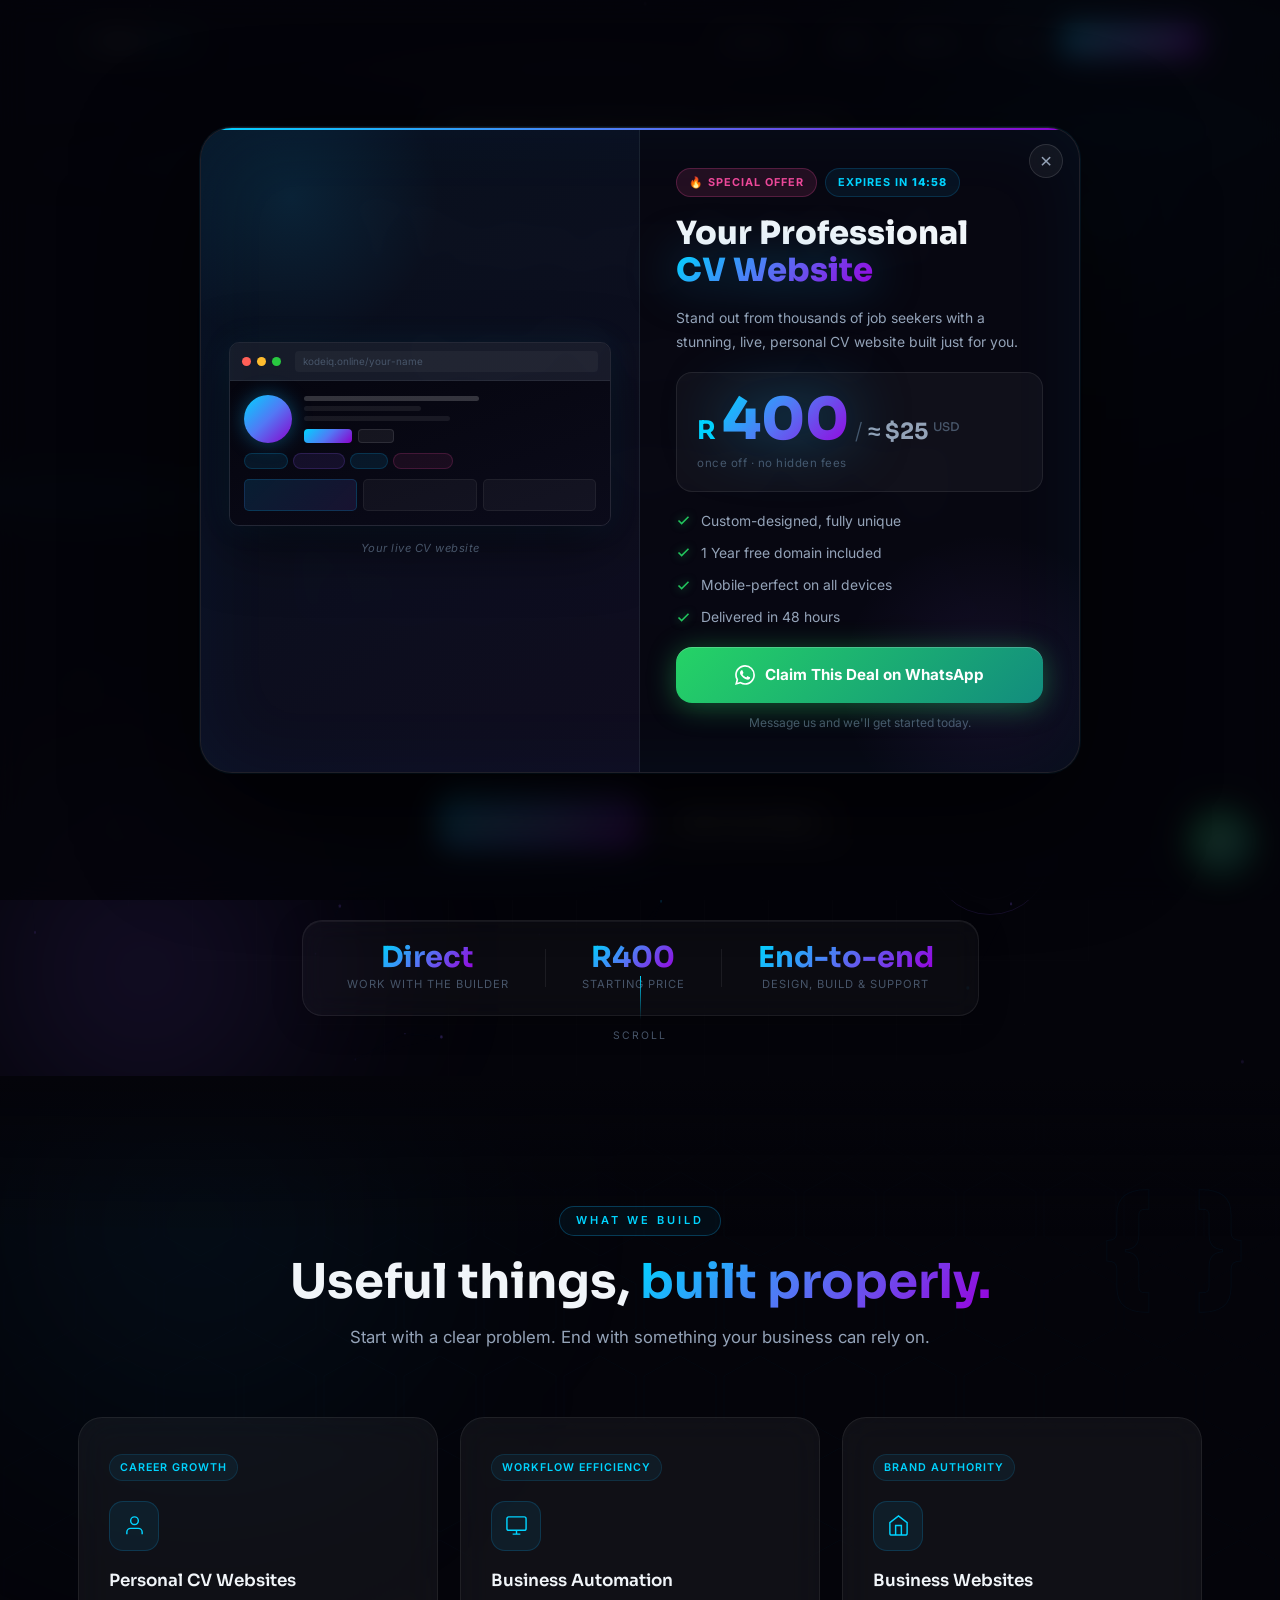
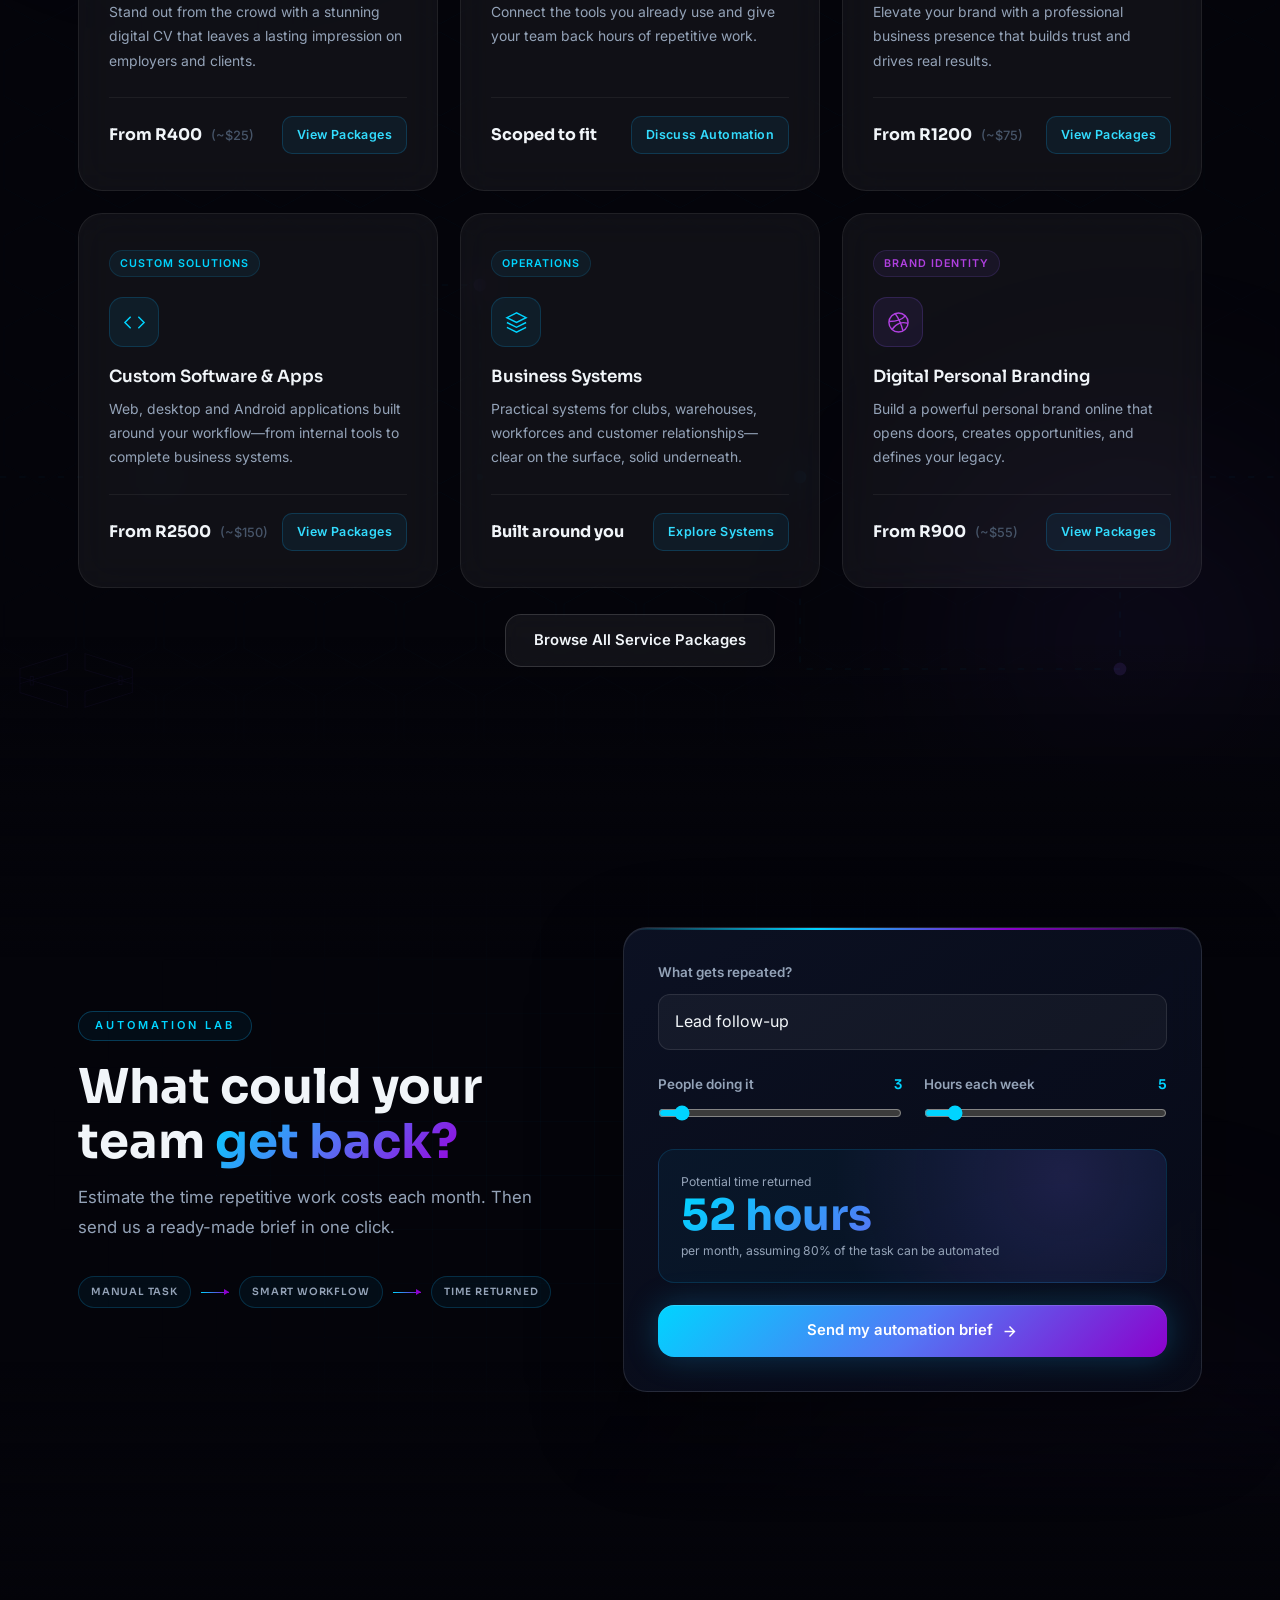
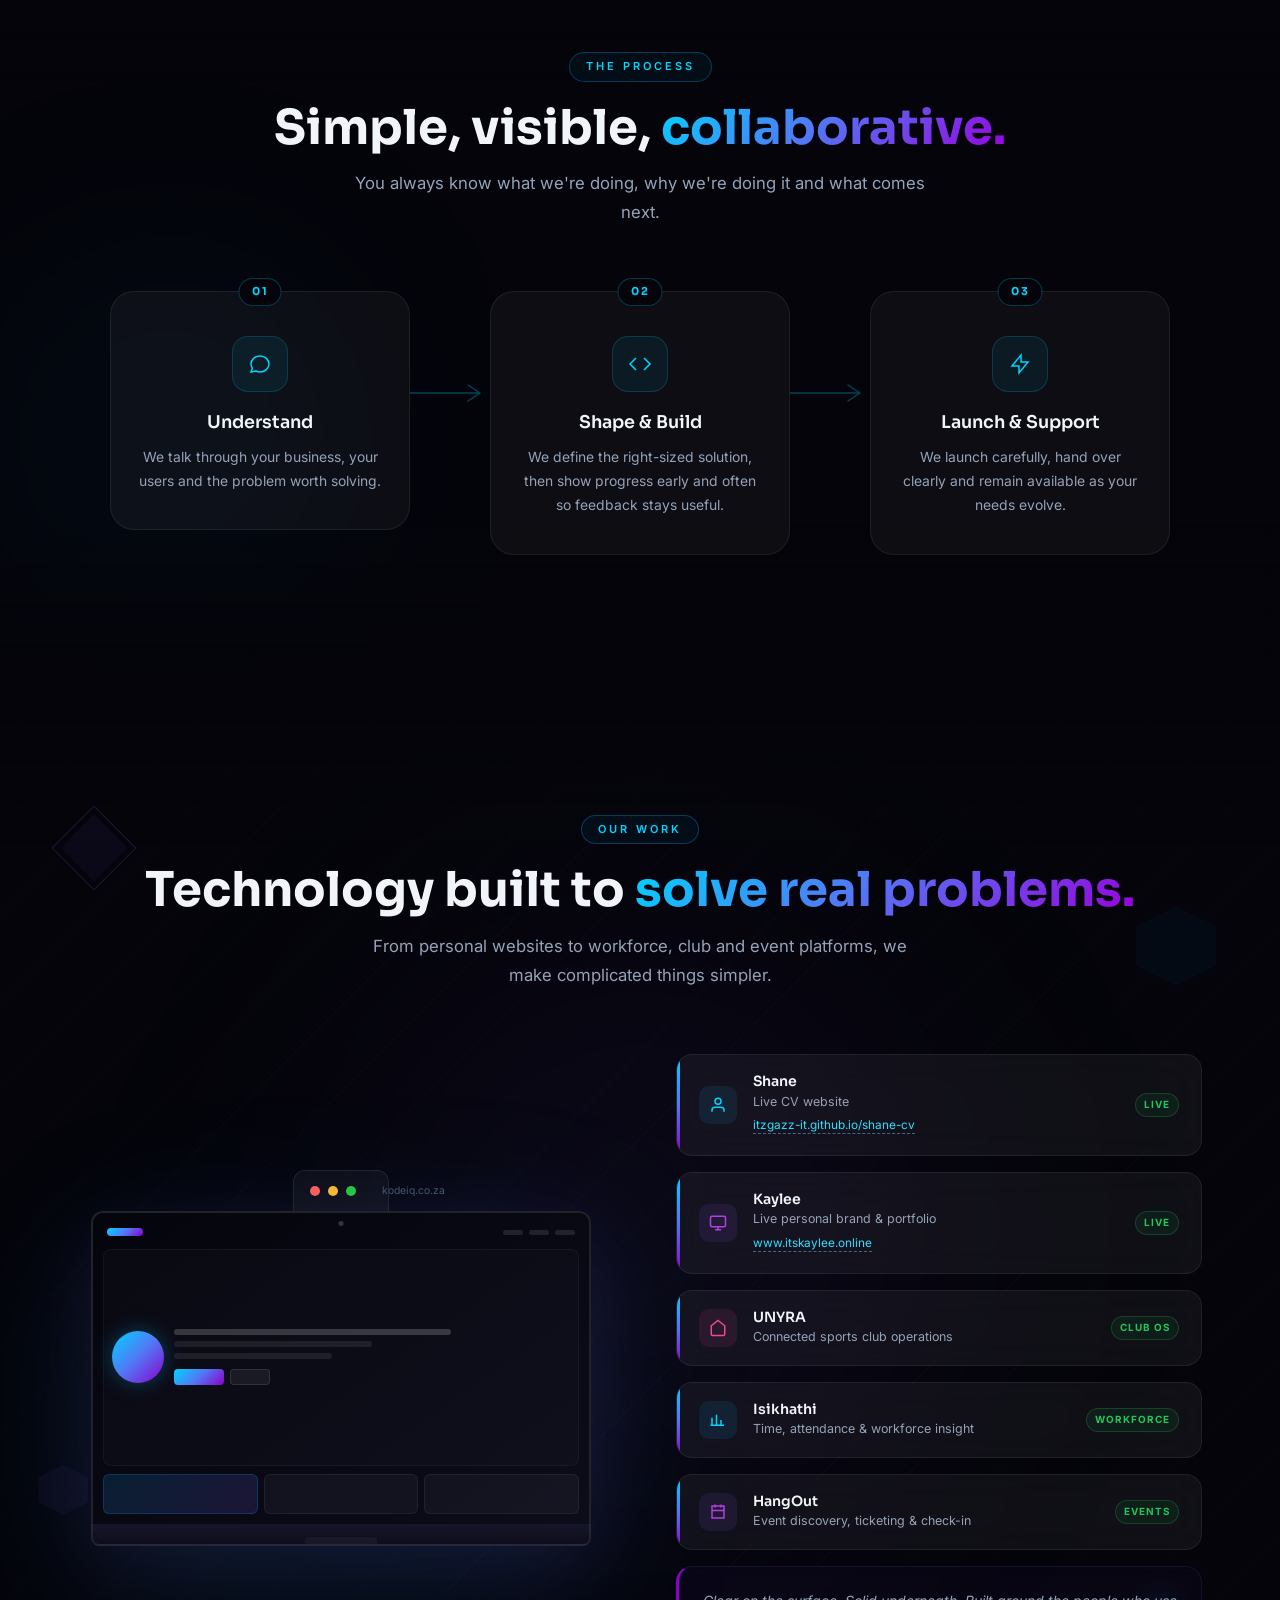
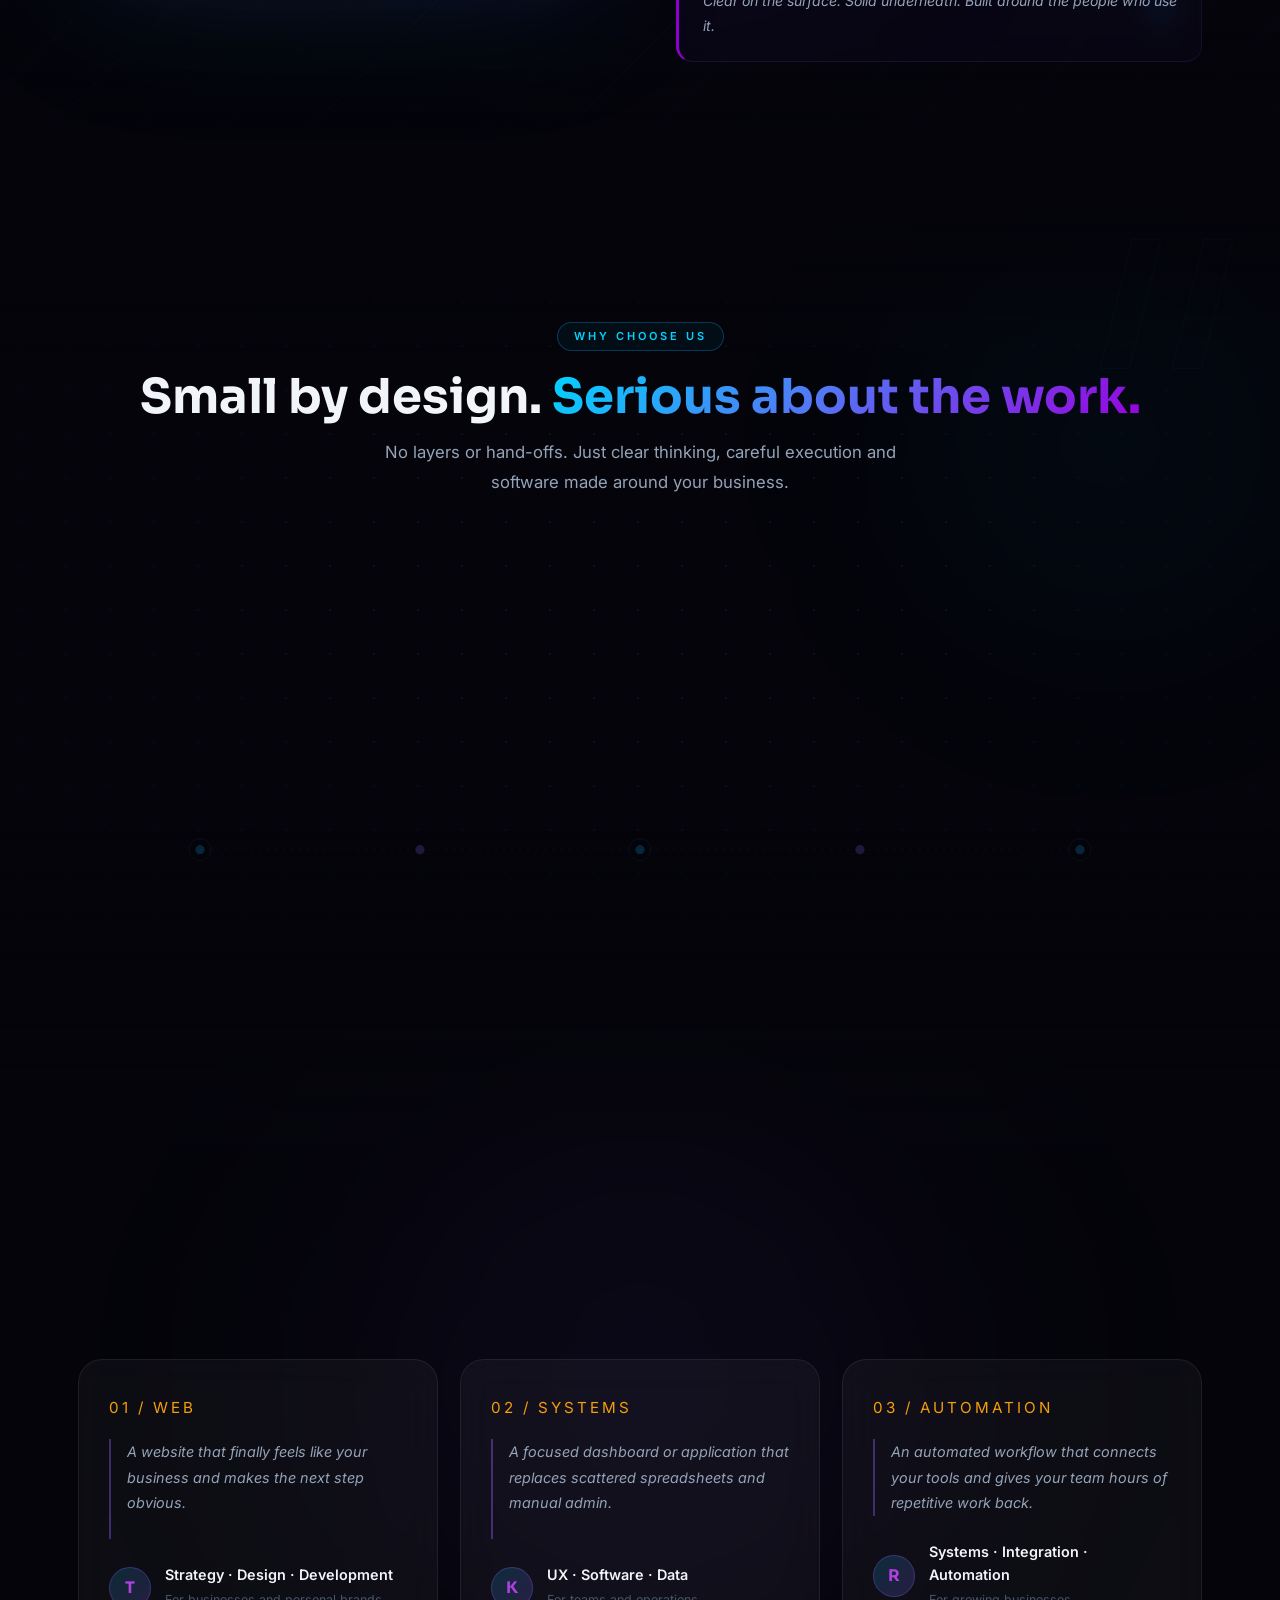
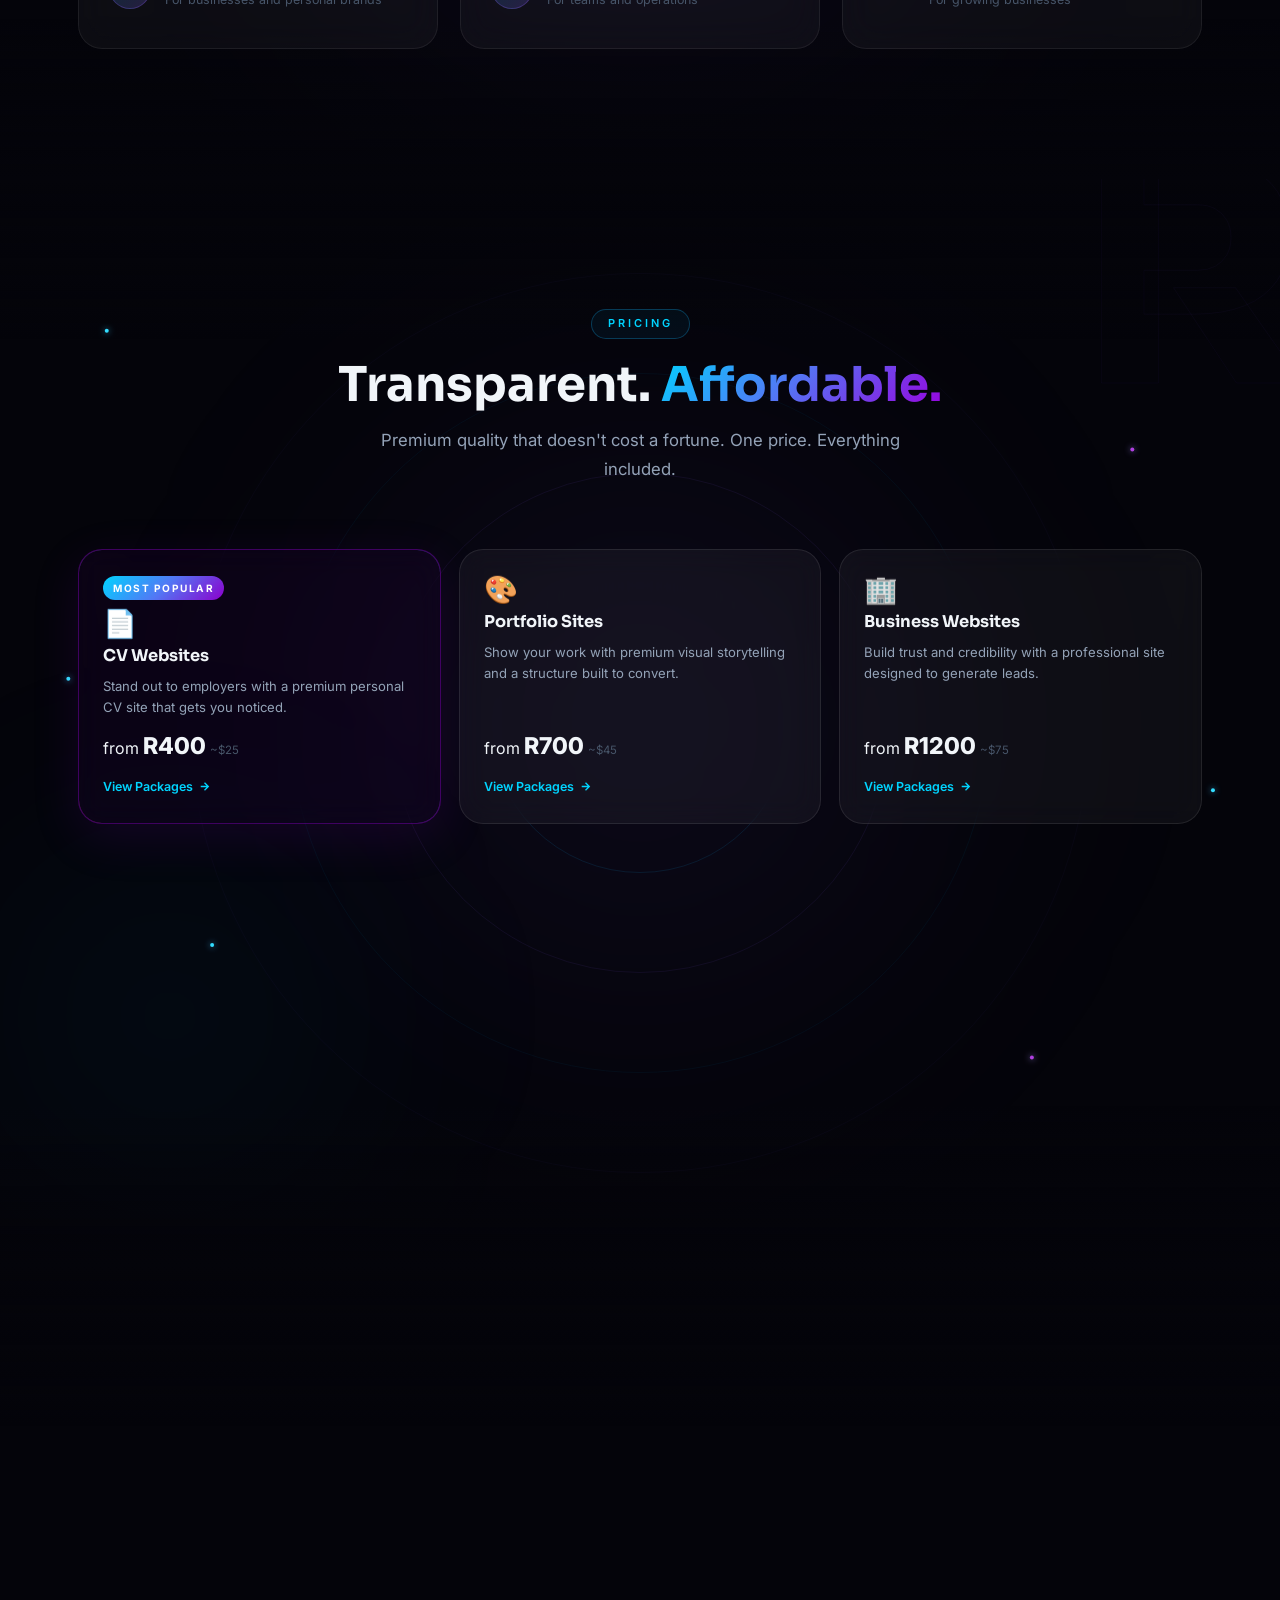
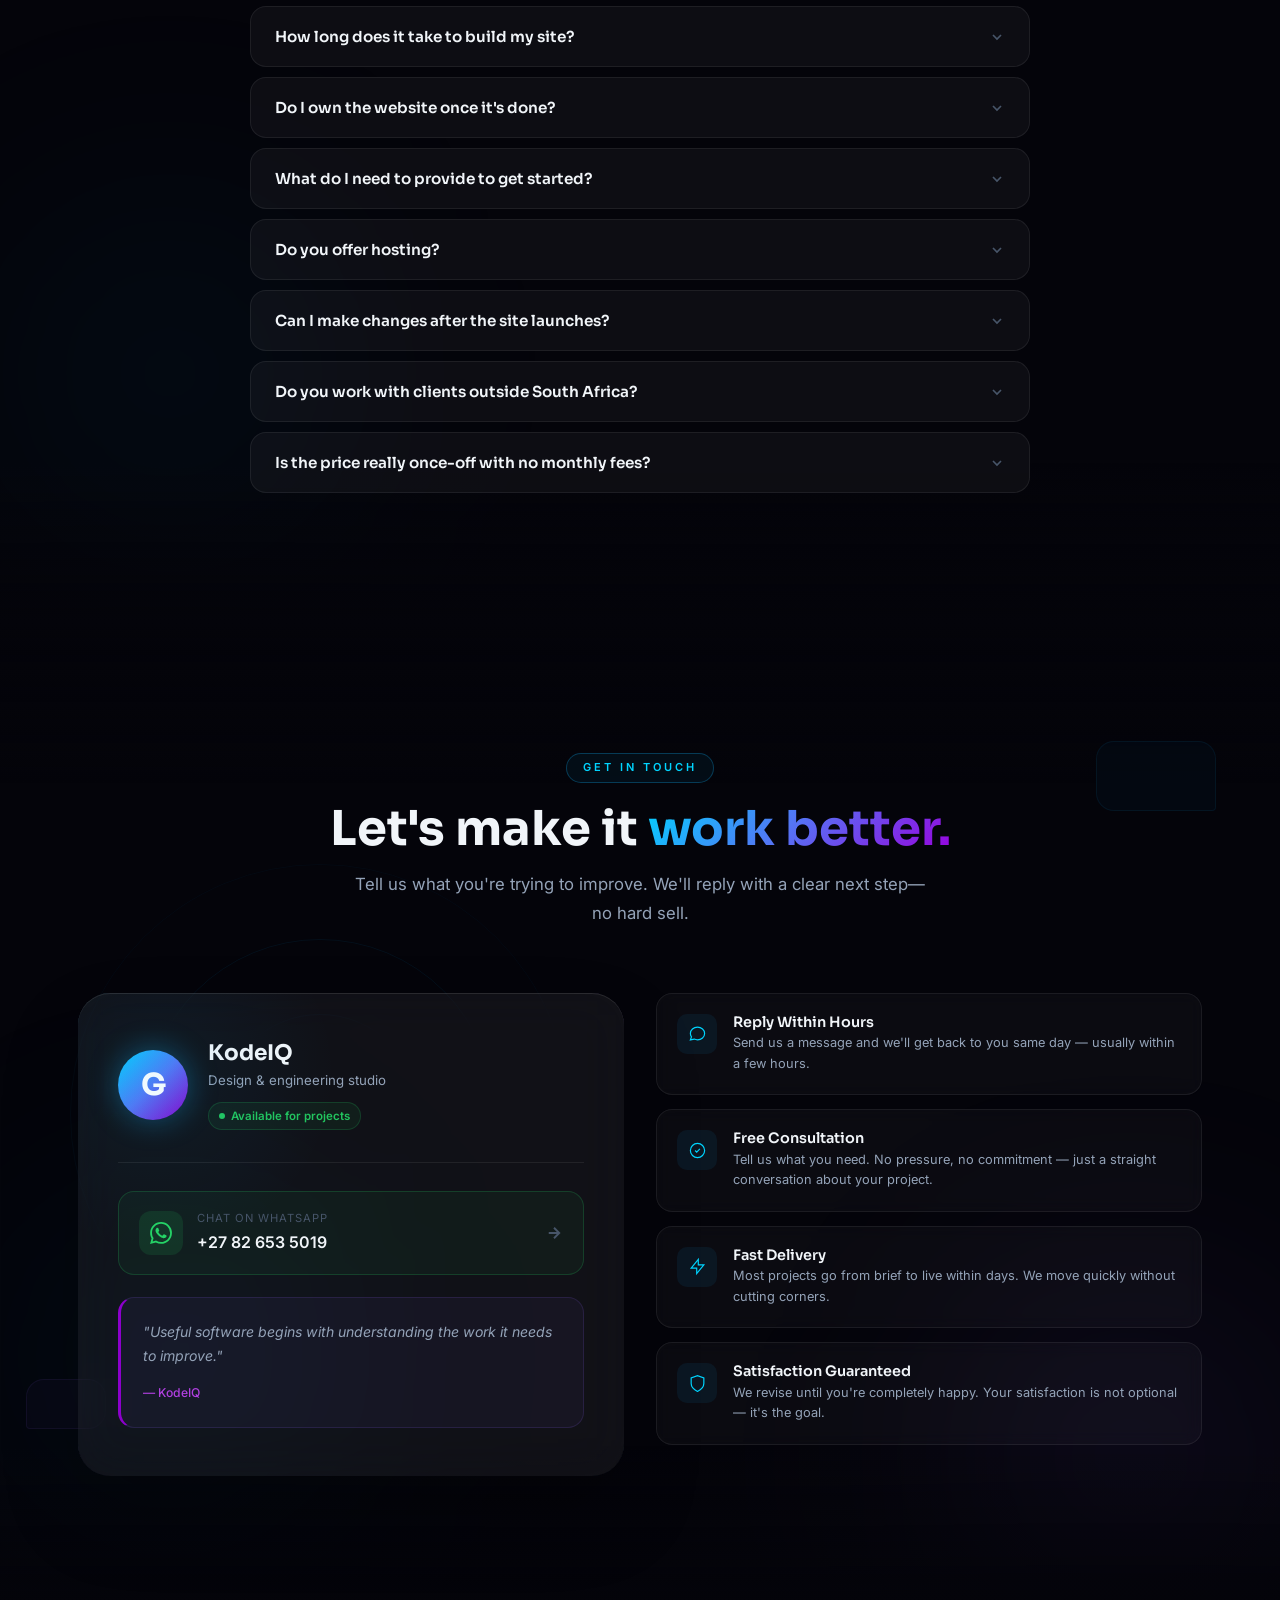
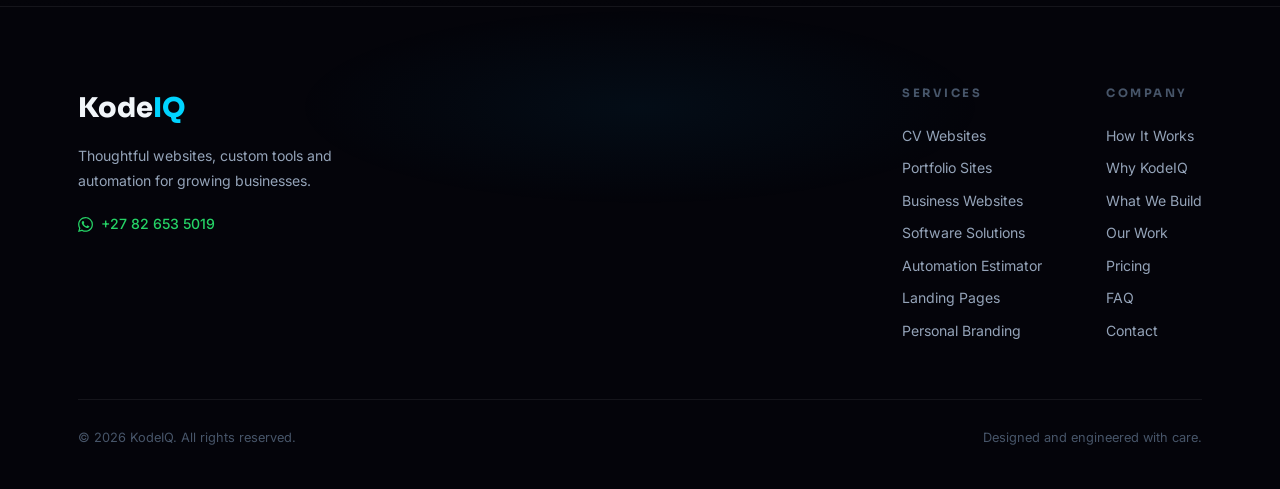
==== commit 48dbd922: "Add automation estimator and immersive scroll effects" ====
--- a/index.html
+++ b/index.html
@@ -23,6 +23,8 @@
 </head>
 <body>
 
+  <div class="scroll-progress" id="scroll-progress" aria-hidden="true"></div>
+
   <!-- Global aurora canvas — fixed, behind everything -->
   <canvas id="aurora-canvas"></canvas>
 
@@ -41,6 +43,7 @@
             <li role="none"><a href="portfolio-websites.html" role="menuitem">Portfolio Sites <span>From R700</span></a></li>
             <li role="none"><a href="business-websites.html" role="menuitem">Business Websites <span>From R1200</span></a></li>
             <li role="none"><a href="software-development.html" role="menuitem">Software Dev <span>From R2500</span></a></li>
+            <li role="none"><a href="#automation" role="menuitem">Automation Estimator <span>Try it</span></a></li>
             <li role="none"><a href="landing-pages.html" role="menuitem">Landing Pages <span>From R650</span></a></li>
             <li role="none"><a href="personal-branding.html" role="menuitem">Personal Branding <span>From R900</span></a></li>
             <li class="dropdown-all" role="none"><a href="services.html" role="menuitem">View All Services →</a></li>
@@ -259,6 +262,57 @@
       <div class="services-more reveal" data-delay="220">
         <a class="btn btn-secondary" href="services.html">Browse All Service Packages</a>
       </div>
+    </div>
+  </section>
+
+  <!-- ═══ AUTOMATION ESTIMATOR ═══ -->
+  <section class="automation-lab" id="automation">
+    <div class="sec-bg" aria-hidden="true">
+      <div class="sec-glow sg-violet-center" data-parallax="-0.08"></div>
+      <div class="automation-grid-bg"></div>
+    </div>
+    <div class="container automation-layout">
+      <div class="automation-copy reveal reveal-left">
+        <span class="section-label">Automation Lab</span>
+        <h2 class="section-title">What could your team <span class="gradient-text">get back?</span></h2>
+        <p class="section-desc">Estimate the time repetitive work costs each month. Then send us a ready-made brief in one click.</p>
+        <div class="automation-flow" aria-hidden="true">
+          <span>Manual task</span><i></i><span>Smart workflow</span><i></i><span>Time returned</span>
+        </div>
+      </div>
+
+      <form class="automation-calculator reveal reveal-right" id="automation-calculator">
+        <div class="calc-field">
+          <label for="automation-task">What gets repeated?</label>
+          <select id="automation-task">
+            <option value="Lead follow-up">Lead follow-up</option>
+            <option value="Data capture and reporting">Data capture &amp; reporting</option>
+            <option value="Bookings and reminders">Bookings &amp; reminders</option>
+            <option value="Stock or order updates">Stock or order updates</option>
+            <option value="Staff administration">Staff administration</option>
+            <option value="Another repetitive workflow">Something else</option>
+          </select>
+        </div>
+        <div class="calc-range-group">
+          <div class="calc-field">
+            <label for="automation-people">People doing it <output id="people-output">3</output></label>
+            <input type="range" id="automation-people" min="1" max="30" value="3">
+          </div>
+          <div class="calc-field">
+            <label for="automation-hours">Hours each week <output id="hours-output">5</output></label>
+            <input type="range" id="automation-hours" min="1" max="40" value="5">
+          </div>
+        </div>
+        <div class="calc-result" aria-live="polite">
+          <span>Potential time returned</span>
+          <strong><span id="automation-result">52</span> hours</strong>
+          <small>per month, assuming 80% of the task can be automated</small>
+        </div>
+        <a class="btn btn-primary calc-cta" id="automation-cta" href="https://wa.me/27826535019" target="_blank" rel="noopener">
+          Send my automation brief
+          <svg viewBox="0 0 24 24" fill="none" stroke="currentColor" stroke-width="2"><path d="M5 12h14M12 5l7 7-7 7"/></svg>
+        </a>
+      </form>
     </div>
   </section>
 
@@ -801,6 +855,7 @@
             <a href="portfolio-websites.html">Portfolio Sites</a>
             <a href="business-websites.html">Business Websites</a>
             <a href="software-development.html">Software Solutions</a>
+            <a href="#automation">Automation Estimator</a>
             <a href="landing-pages.html">Landing Pages</a>
             <a href="personal-branding.html">Personal Branding</a>
           </div>
--- a/style.css
+++ b/style.css
@@ -52,6 +52,21 @@
   overflow-x: hidden;
   line-height: 1.6;
   -webkit-font-smoothing: antialiased;
+}
+
+/* Live page progress */
+.scroll-progress {
+  position: fixed;
+  top: 0;
+  left: 0;
+  z-index: 100001;
+  width: 100%;
+  height: 3px;
+  transform: scaleX(0);
+  transform-origin: left;
+  background: linear-gradient(90deg, var(--blue), var(--violet), #ec4899);
+  box-shadow: 0 0 18px rgba(14,165,233,.8);
+  pointer-events: none;
 }
 
 /* ─── Film grain overlay ─── */
@@ -1938,3 +1953,68 @@
   .lb-left  { display: none; }
   .lb-right { padding: 32px 24px; }
 }
+
+/* ═══════════════════════════════════════════
+   AUTOMATION LAB + ENHANCED SCROLL MOTION
+═══════════════════════════════════════════ */
+.automation-lab { padding: 130px 0; overflow: hidden; isolation: isolate; }
+.automation-grid-bg {
+  position: absolute; inset: 0; opacity: .16;
+  background-image:
+    linear-gradient(rgba(14,165,233,.2) 1px, transparent 1px),
+    linear-gradient(90deg, rgba(14,165,233,.2) 1px, transparent 1px);
+  background-size: 54px 54px;
+  mask-image: radial-gradient(ellipse at center, #000, transparent 75%);
+}
+.automation-layout { display: grid; grid-template-columns: .9fr 1.1fr; gap: 72px; align-items: center; position: relative; z-index: 2; }
+.automation-copy .section-desc { margin: 0; text-align: left; }
+.automation-flow { display: flex; align-items: center; gap: 10px; margin-top: 34px; color: var(--tx2); font: 600 10px/1 var(--fh); letter-spacing: .08em; text-transform: uppercase; }
+.automation-flow span { padding: 10px 12px; border: 1px solid rgba(14,165,233,.22); border-radius: 999px; background: rgba(14,165,233,.06); white-space: nowrap; }
+.automation-flow i { flex: 1; height: 1px; min-width: 16px; background: linear-gradient(90deg, var(--blue), var(--violet)); position: relative; }
+.automation-flow i::after { content: ''; position: absolute; right: 0; top: -3px; border-left: 5px solid var(--violet); border-top: 3px solid transparent; border-bottom: 3px solid transparent; }
+.automation-calculator {
+  padding: 34px; border: 1px solid rgba(255,255,255,.11); border-radius: 24px;
+  background: linear-gradient(145deg, rgba(13,19,38,.88), rgba(9,13,28,.72));
+  box-shadow: 0 30px 90px rgba(0,0,0,.34), inset 0 1px 0 rgba(255,255,255,.07);
+  backdrop-filter: blur(18px); position: relative; overflow: hidden;
+}
+.automation-calculator::before { content: ''; position: absolute; inset: 0 0 auto; height: 2px; background: linear-gradient(90deg, transparent, var(--blue), var(--violet), transparent); }
+.calc-field { display: grid; gap: 10px; margin-bottom: 24px; }
+.calc-field label { display: flex; justify-content: space-between; color: var(--tx2); font-size: .84rem; font-weight: 600; }
+.calc-field output { color: var(--blue); font-family: var(--fh); }
+.calc-field select { width: 100%; appearance: none; color: var(--tx1); background: rgba(255,255,255,.045); border: 1px solid rgba(255,255,255,.1); border-radius: 12px; padding: 14px 16px; font: inherit; outline: none; }
+.calc-field select:focus { border-color: var(--blue); box-shadow: 0 0 0 3px rgba(14,165,233,.1); }
+.calc-field select option { background: #0b1020; }
+.calc-range-group { display: grid; grid-template-columns: 1fr 1fr; gap: 22px; }
+.calc-field input[type="range"] { width: 100%; accent-color: var(--blue); cursor: pointer; }
+.calc-result { padding: 22px; margin: 4px 0 22px; border-radius: 16px; background: radial-gradient(circle at 80% 20%, rgba(139,92,246,.16), transparent 55%), rgba(14,165,233,.055); border: 1px solid rgba(14,165,233,.18); }
+.calc-result > span, .calc-result small { display: block; color: var(--tx2); font-size: .76rem; }
+.calc-result strong { display: block; margin: 3px 0; font: 700 clamp(1.8rem,4vw,2.7rem)/1 var(--fh); background: var(--grad-text); -webkit-background-clip: text; color: transparent; }
+.calc-cta { width: 100%; justify-content: center; }
+
+.reveal-left { transform: translate3d(-42px,30px,0); }
+.reveal-right { transform: translate3d(42px,30px,0); }
+.reveal-left.visible, .reveal-right.visible { transform: translate3d(0,0,0); }
+[data-parallax] { will-change: transform; }
+.section-active .section-label { box-shadow: 0 0 28px rgba(14,165,233,.16); }
+
+@media (max-width: 900px) {
+  .automation-layout { grid-template-columns: 1fr; gap: 42px; }
+  .automation-copy { text-align: center; }
+  .automation-copy .section-desc { text-align: center; margin: 0 auto; }
+  .automation-flow { max-width: 620px; margin-left: auto; margin-right: auto; }
+}
+@media (max-width: 600px) {
+  .automation-lab { padding: 92px 0; }
+  .automation-calculator { padding: 24px 18px; border-radius: 18px; }
+  .calc-range-group { grid-template-columns: 1fr; gap: 0; }
+  .automation-flow { flex-direction: column; }
+  .automation-flow i { width: 1px; height: 18px; flex: none; background: linear-gradient(var(--blue), var(--violet)); }
+  .automation-flow i::after { right: -2px; top: auto; bottom: 0; transform: rotate(90deg); }
+}
+
+@media (prefers-reduced-motion: reduce) {
+  html { scroll-behavior: auto; }
+  *, *::before, *::after { animation-duration: .01ms !important; animation-iteration-count: 1 !important; transition-duration: .01ms !important; }
+  [data-parallax] { transform: none !important; }
+}
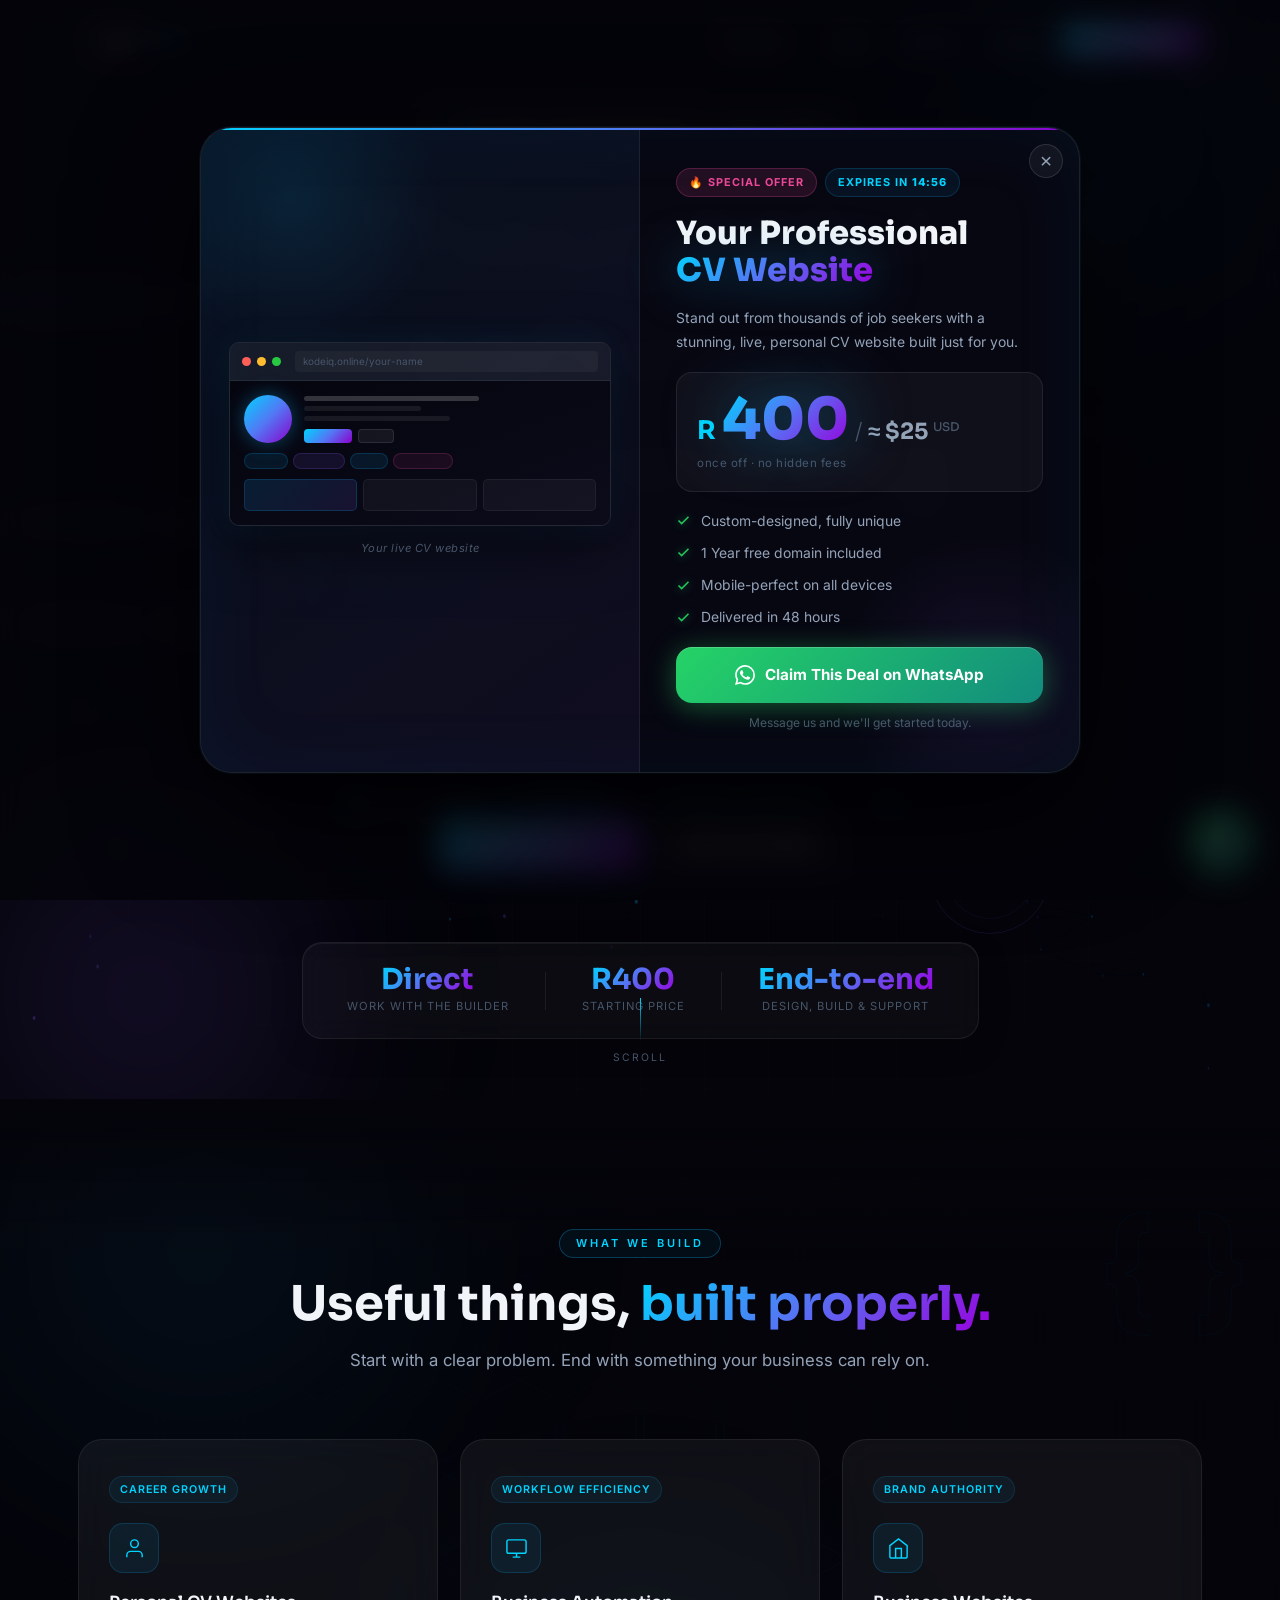
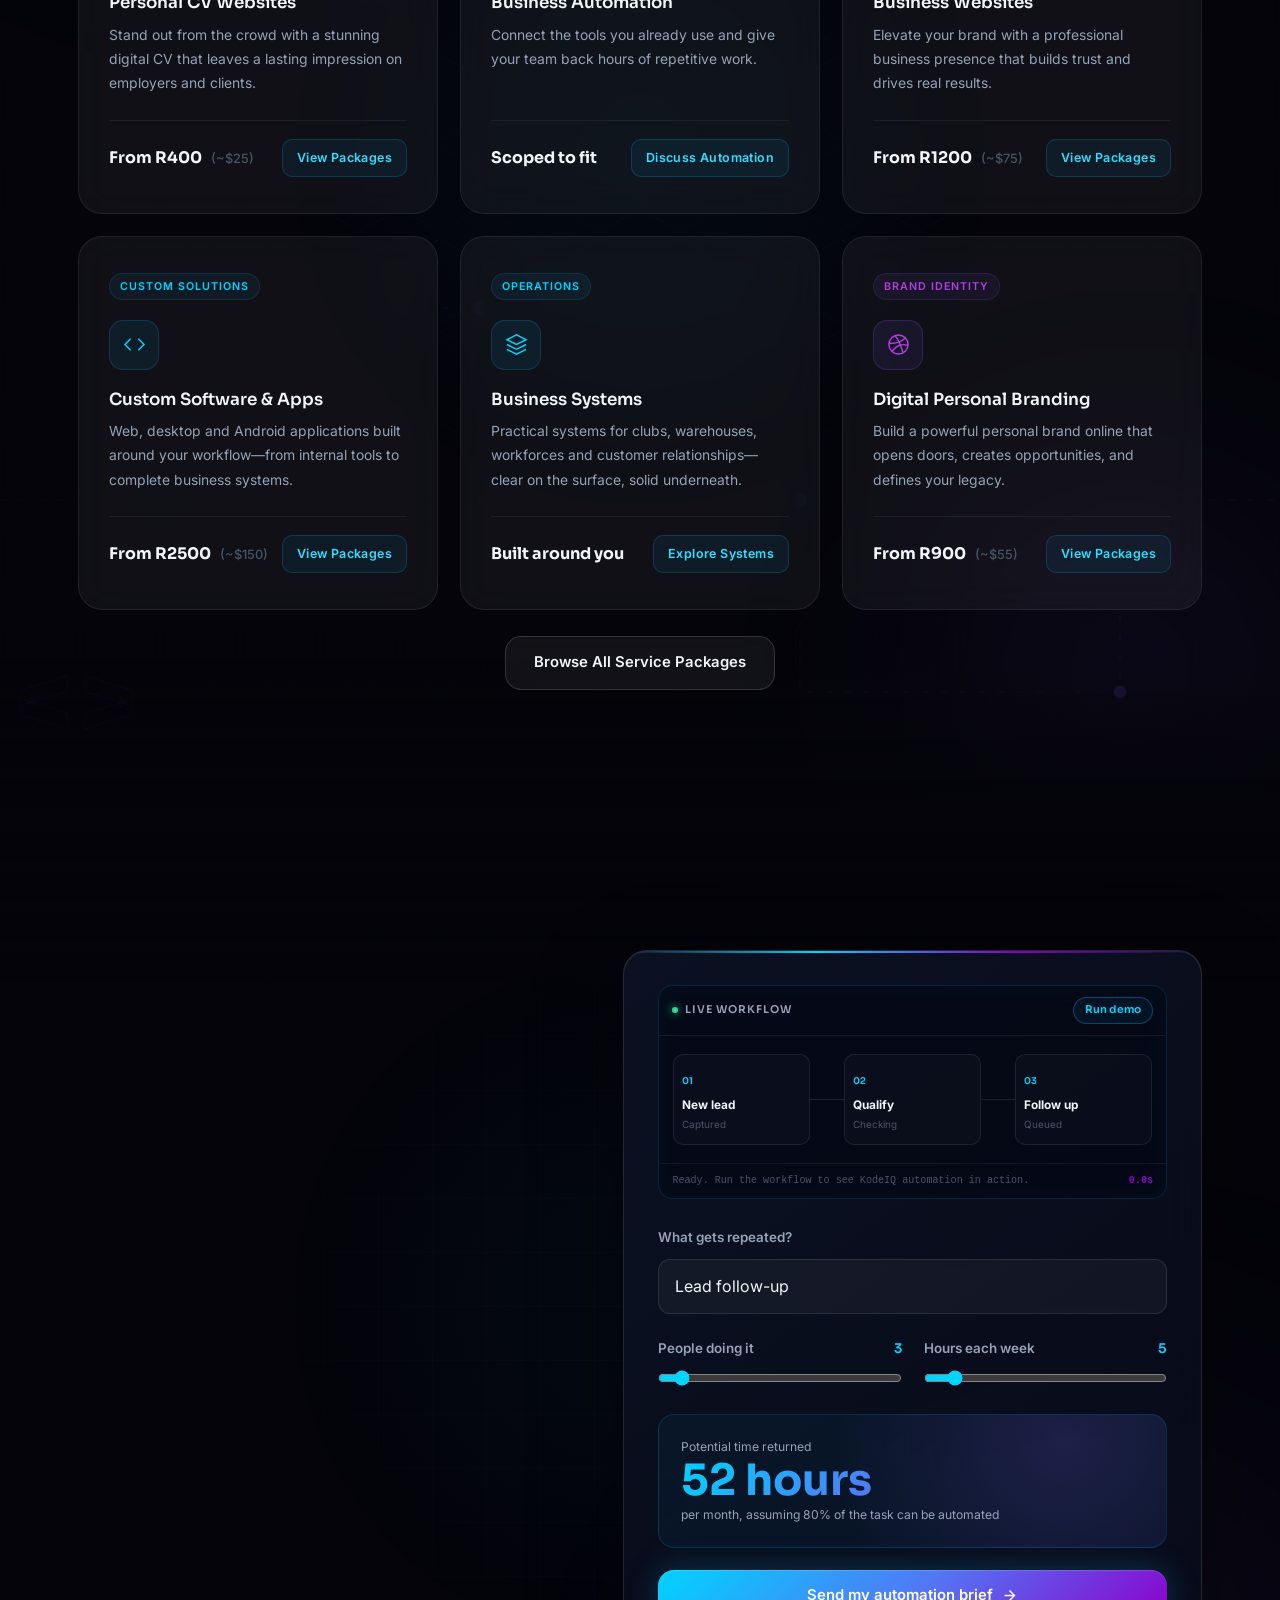
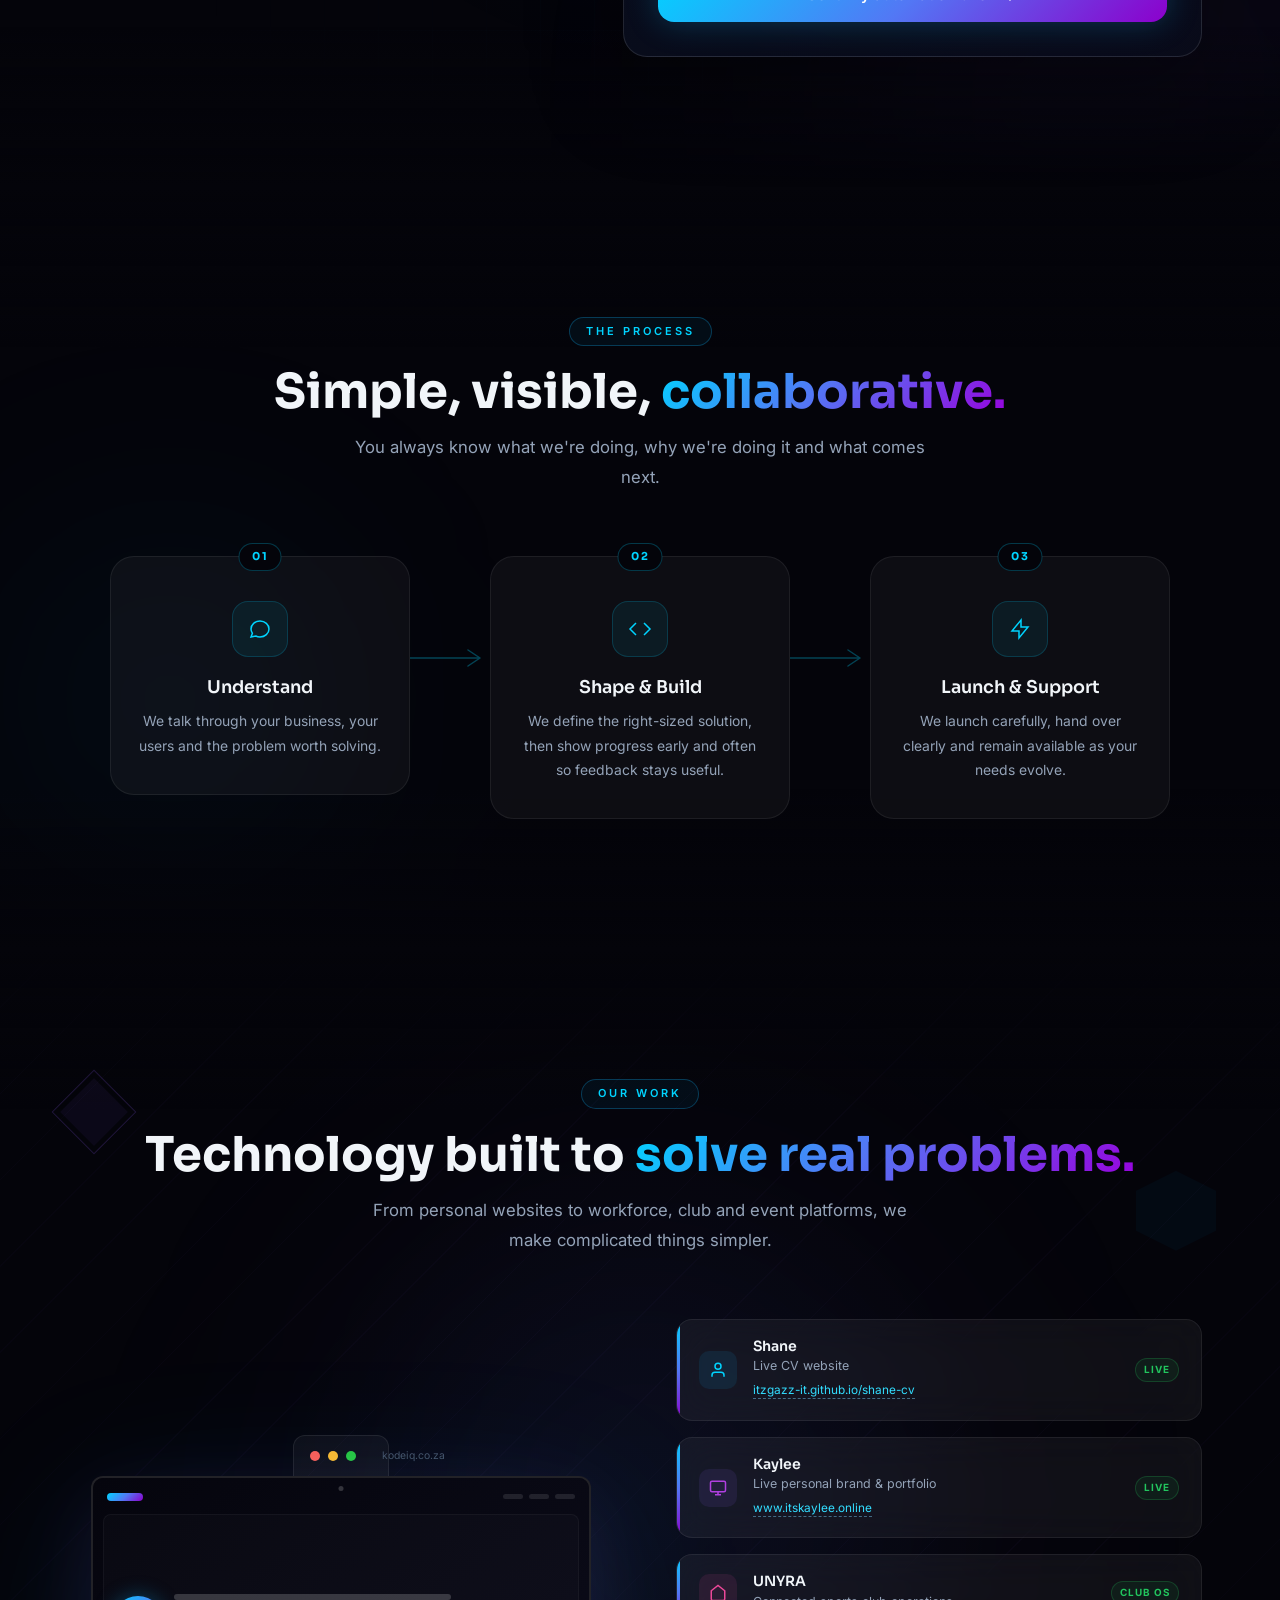
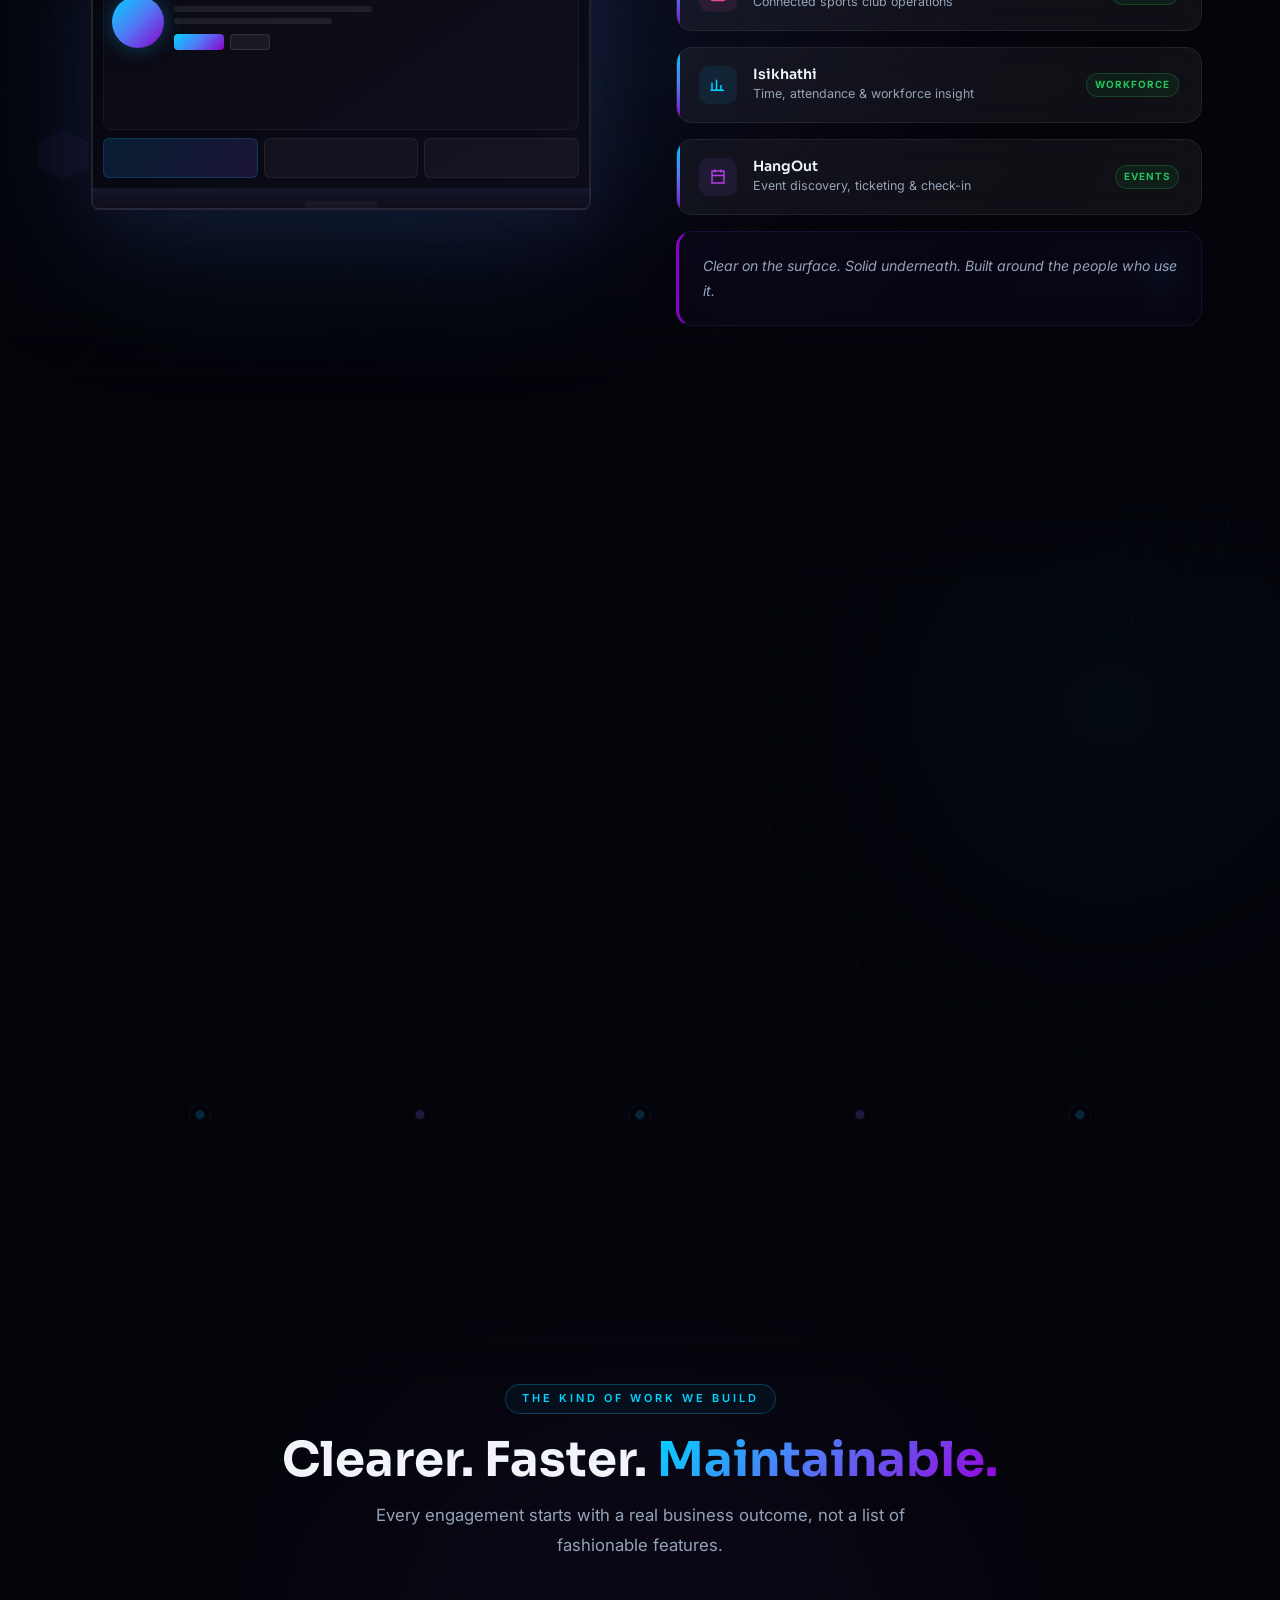
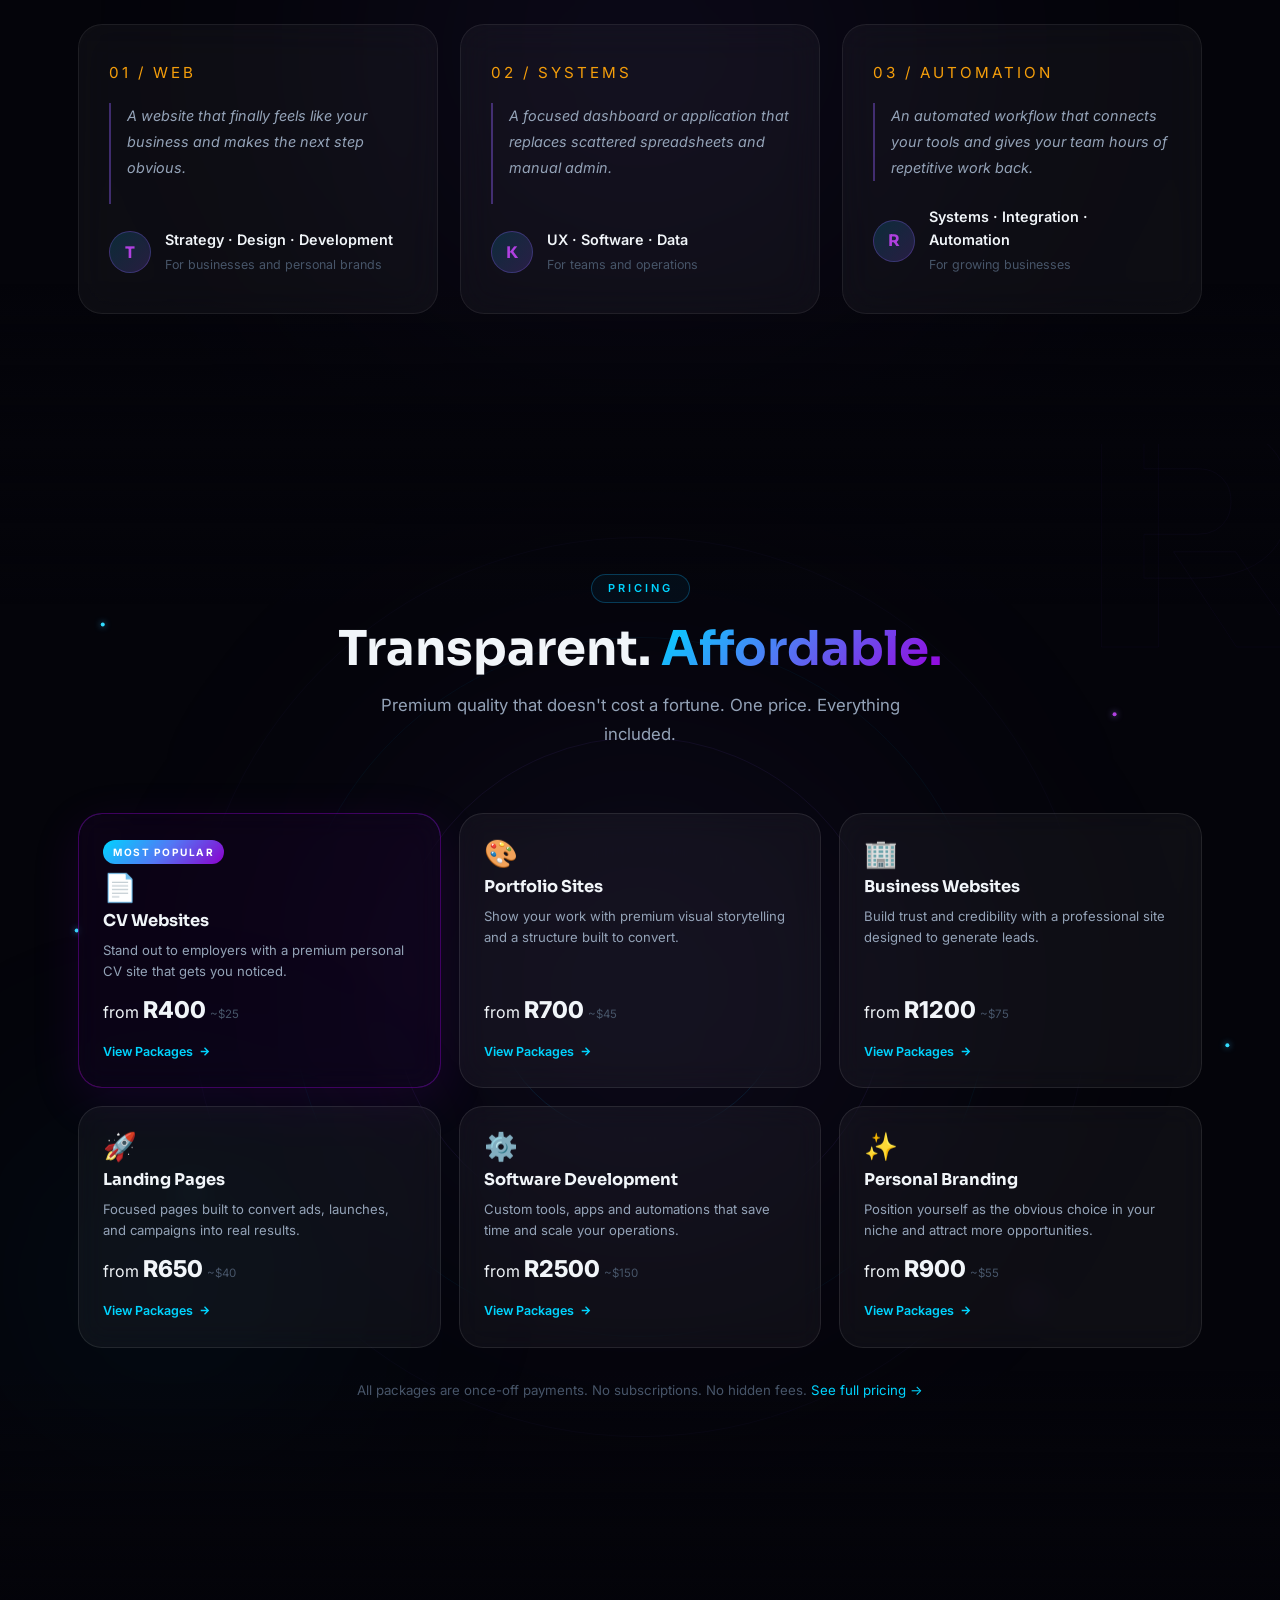
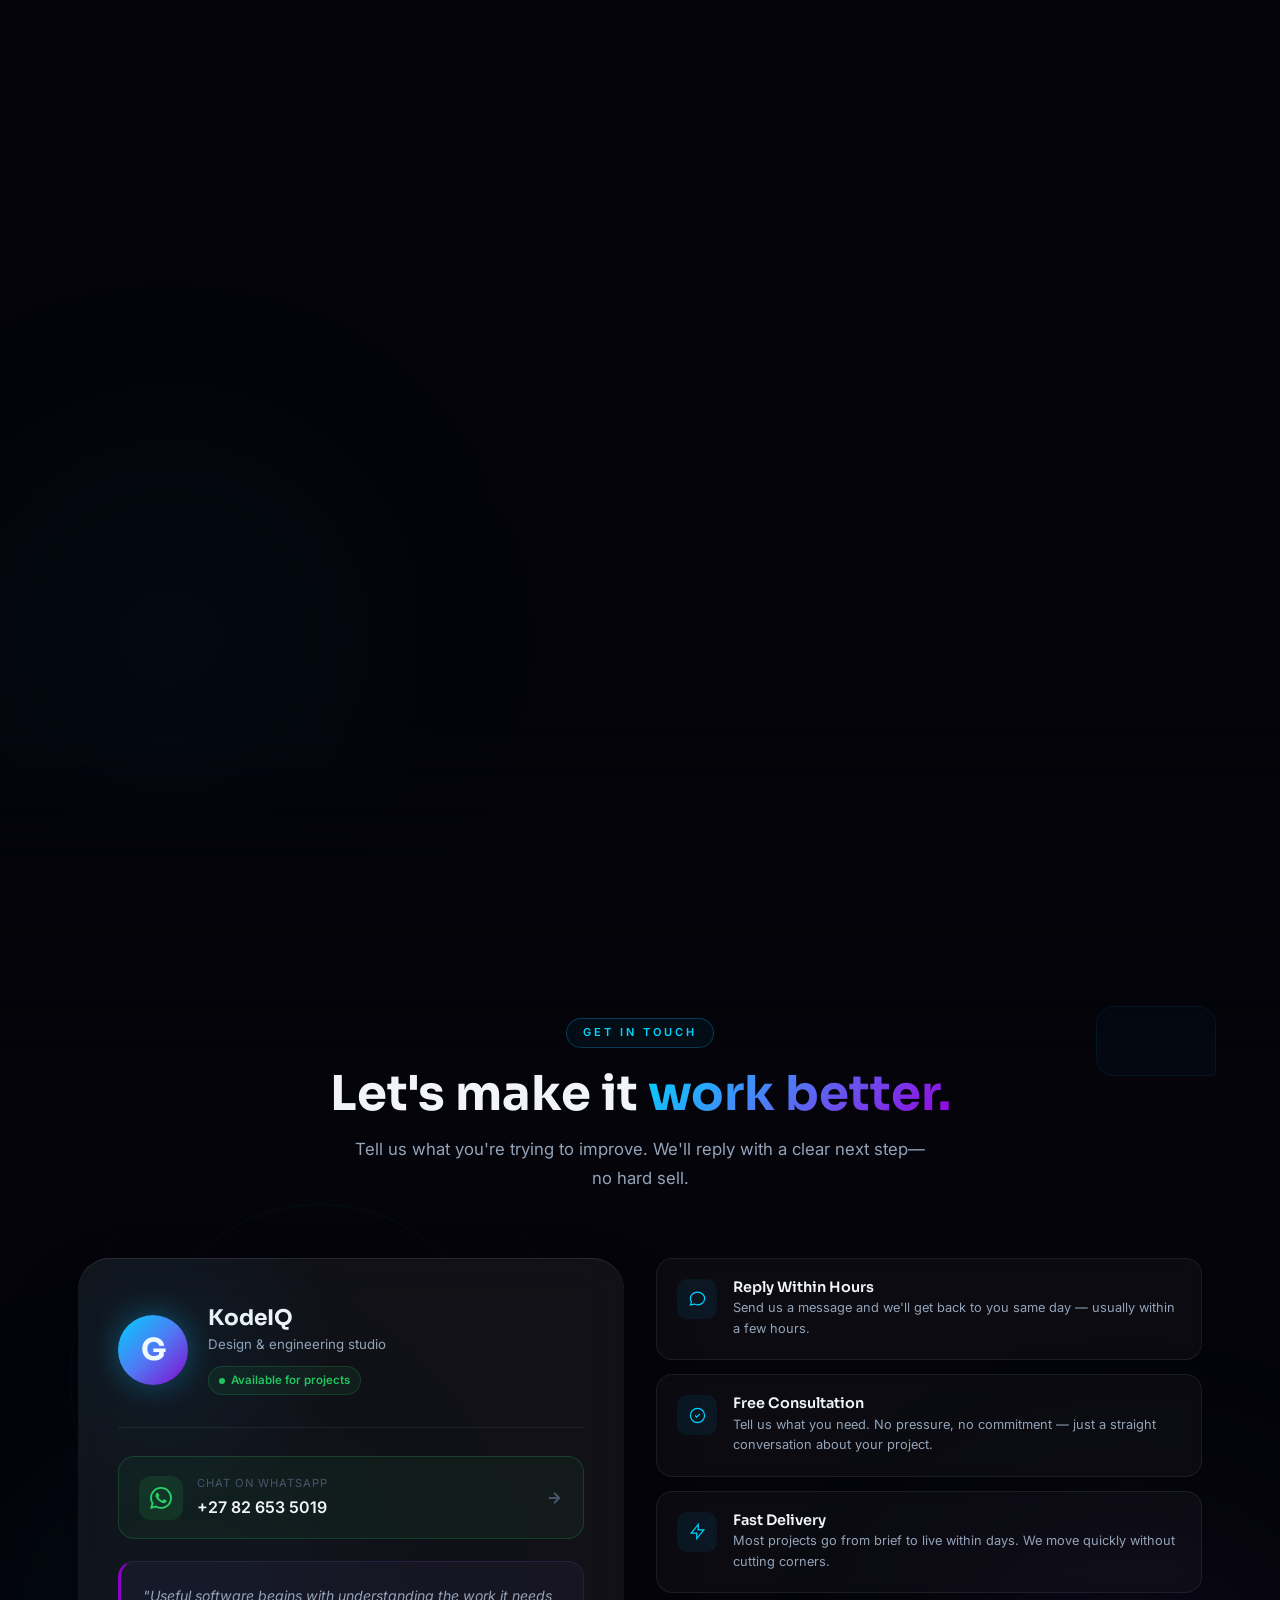
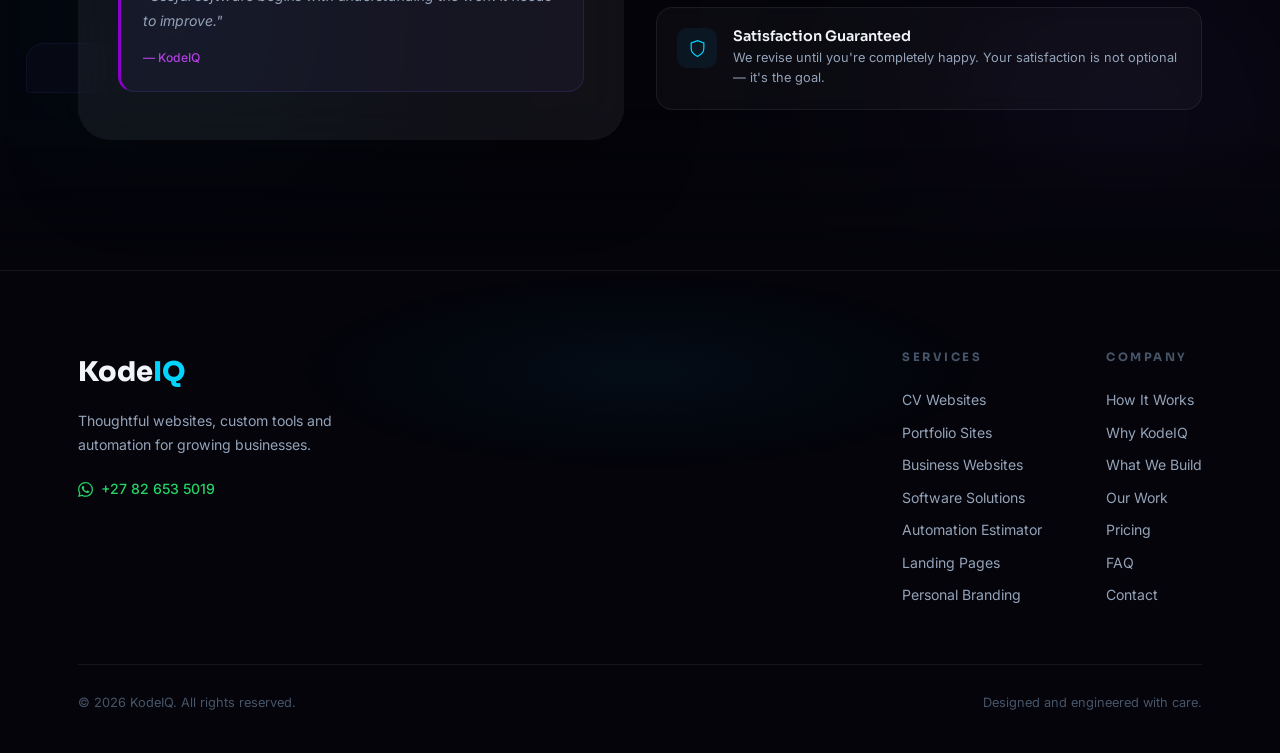
==== commit eb9f9935: "Showcase live automation and interactive effects" ====
--- a/index.html
+++ b/index.html
@@ -107,6 +107,14 @@
         Websites, custom tools and automation—designed and built<br class="br-hide">
         with care around the way your business actually works.
       </p>
+      <div class="hero-capabilities" aria-label="KodeIQ capabilities">
+        <span class="capability-status"><i></i> Systems online</span>
+        <div class="capability-window">
+          <div class="capability-track">
+            <span>Web experiences</span><b>→</b><span>Business automation</span><b>→</b><span>Custom applications</span><b>✦</b><span>Web experiences</span><b>→</b><span>Business automation</span><b>→</b><span>Custom applications</span><b>✦</b>
+          </div>
+        </div>
+      </div>
       <div class="hero-buttons">
         <a href="#services" class="btn btn-primary">
           <span>Explore Services</span>
@@ -282,6 +290,20 @@
       </div>
 
       <form class="automation-calculator reveal reveal-right" id="automation-calculator">
+        <div class="workflow-console" id="workflow-console">
+          <div class="console-bar">
+            <span><i></i> Live workflow</span>
+            <button type="button" id="run-workflow">Run demo</button>
+          </div>
+          <div class="workflow-nodes" aria-live="polite">
+            <div class="workflow-node" data-step="0"><span>01</span><strong>New lead</strong><small>Captured</small></div>
+            <div class="workflow-line"><i></i></div>
+            <div class="workflow-node" data-step="1"><span>02</span><strong>Qualify</strong><small>Checking</small></div>
+            <div class="workflow-line"><i></i></div>
+            <div class="workflow-node" data-step="2"><span>03</span><strong>Follow up</strong><small>Queued</small></div>
+          </div>
+          <div class="console-log"><span id="workflow-log">Ready. Run the workflow to see KodeIQ automation in action.</span><b id="workflow-time">0.0s</b></div>
+        </div>
         <div class="calc-field">
           <label for="automation-task">What gets repeated?</label>
           <select id="automation-task">
--- a/style.css
+++ b/style.css
@@ -68,6 +68,16 @@
   box-shadow: 0 0 18px rgba(14,165,233,.8);
   pointer-events: none;
 }
+
+/* Hero capability signal */
+.hero-capabilities { display:flex; align-items:center; justify-content:center; gap:14px; margin:24px auto 4px; font-family:var(--fh); }
+.capability-status { display:flex; align-items:center; gap:7px; color:var(--tx2); font-size:.68rem; letter-spacing:.08em; text-transform:uppercase; white-space:nowrap; }
+.capability-status i { width:7px; height:7px; border-radius:50%; background:#34d399; box-shadow:0 0 0 5px rgba(52,211,153,.08),0 0 14px #34d399; animation:statusPulse 2s ease-in-out infinite; }
+.capability-window { width:min(440px,50vw); overflow:hidden; mask-image:linear-gradient(90deg,transparent,#000 12%,#000 88%,transparent); }
+.capability-track { display:flex; align-items:center; gap:18px; width:max-content; color:var(--blue); font-size:.72rem; letter-spacing:.06em; text-transform:uppercase; animation:capabilityMarquee 13s linear infinite; }
+.capability-track b { color:var(--violet); font-weight:400; }
+@keyframes capabilityMarquee { to { transform:translateX(calc(-50% - 9px)); } }
+@keyframes statusPulse { 50% { opacity:.45; transform:scale(.8); } }
 
 /* ─── Film grain overlay ─── */
 body::after {
@@ -1958,6 +1968,11 @@
    AUTOMATION LAB + ENHANCED SCROLL MOTION
 ═══════════════════════════════════════════ */
 .automation-lab { padding: 130px 0; overflow: hidden; isolation: isolate; }
+.services::after, .automation-lab::after, .showcase::after {
+  content:''; position:absolute; inset:0; z-index:0; pointer-events:none; opacity:.7;
+  background:radial-gradient(520px circle at var(--pointer-x,50%) var(--pointer-y,50%),rgba(14,165,233,.055),transparent 70%);
+  transition:opacity .3s ease;
+}
 .automation-grid-bg {
   position: absolute; inset: 0; opacity: .16;
   background-image:
@@ -1979,6 +1994,28 @@
   backdrop-filter: blur(18px); position: relative; overflow: hidden;
 }
 .automation-calculator::before { content: ''; position: absolute; inset: 0 0 auto; height: 2px; background: linear-gradient(90deg, transparent, var(--blue), var(--violet), transparent); }
+.workflow-console { margin-bottom:28px; border:1px solid rgba(14,165,233,.18); border-radius:15px; background:rgba(3,8,20,.7); overflow:hidden; box-shadow:inset 0 0 35px rgba(14,165,233,.035); }
+.console-bar { display:flex; align-items:center; justify-content:space-between; padding:11px 13px; border-bottom:1px solid rgba(255,255,255,.07); color:var(--tx2); font:600 .67rem/1 var(--fh); letter-spacing:.09em; text-transform:uppercase; }
+.console-bar span { display:flex; align-items:center; gap:7px; }
+.console-bar span i { width:6px; height:6px; border-radius:50%; background:#34d399; box-shadow:0 0 10px #34d399; }
+.console-bar button { border:1px solid rgba(14,165,233,.35); border-radius:99px; color:var(--blue); background:rgba(14,165,233,.07); padding:7px 11px; font:inherit; cursor:pointer; transition:var(--t); }
+.console-bar button:hover { color:#fff; border-color:var(--blue); background:rgba(14,165,233,.16); box-shadow:0 0 20px rgba(14,165,233,.15); }
+.console-bar button:disabled { opacity:.5; cursor:wait; }
+.workflow-nodes { display:grid; grid-template-columns:1fr 34px 1fr 34px 1fr; align-items:center; padding:18px 14px; }
+.workflow-node { position:relative; padding:11px 8px; border:1px solid rgba(255,255,255,.08); border-radius:10px; background:rgba(255,255,255,.025); transition:all .35s var(--ease); }
+.workflow-node span { color:var(--blue); font:600 .58rem/1 var(--fh); }
+.workflow-node strong,.workflow-node small { display:block; }
+.workflow-node strong { margin:5px 0 2px; color:var(--tx1); font-size:.74rem; }
+.workflow-node small { color:var(--tx3); font-size:.62rem; }
+.workflow-node.active { transform:translateY(-3px); border-color:var(--blue); background:rgba(14,165,233,.11); box-shadow:0 0 28px rgba(14,165,233,.15); }
+.workflow-node.done { border-color:rgba(52,211,153,.55); }
+.workflow-node.done span,.workflow-node.done small { color:#34d399; }
+.workflow-line { height:1px; background:rgba(255,255,255,.09); overflow:hidden; }
+.workflow-line i { display:block; width:45%; height:100%; opacity:0; background:linear-gradient(90deg,transparent,var(--blue)); box-shadow:0 0 8px var(--blue); }
+.workflow-line.active i { opacity:1; animation:dataTravel .65s linear infinite; }
+.console-log { display:flex; justify-content:space-between; gap:14px; padding:10px 13px; border-top:1px solid rgba(255,255,255,.06); color:var(--tx3); font:400 .63rem/1.4 monospace; }
+.console-log b { color:var(--violet); white-space:nowrap; }
+@keyframes dataTravel { from { transform:translateX(-110%); } to { transform:translateX(250%); } }
 .calc-field { display: grid; gap: 10px; margin-bottom: 24px; }
 .calc-field label { display: flex; justify-content: space-between; color: var(--tx2); font-size: .84rem; font-weight: 600; }
 .calc-field output { color: var(--blue); font-family: var(--fh); }
@@ -2011,6 +2048,13 @@
   .automation-flow { flex-direction: column; }
   .automation-flow i { width: 1px; height: 18px; flex: none; background: linear-gradient(var(--blue), var(--violet)); }
   .automation-flow i::after { right: -2px; top: auto; bottom: 0; transform: rotate(90deg); }
+  .hero-capabilities { flex-direction:column; gap:10px; }
+  .capability-window { width:82vw; }
+  .workflow-nodes { grid-template-columns:1fr; gap:8px; }
+  .workflow-line { width:1px; height:14px; margin:auto; }
+  .workflow-line i { width:100%; height:45%; background:linear-gradient(transparent,var(--blue)); }
+  .workflow-line.active i { animation:dataTravelVertical .65s linear infinite; }
+  @keyframes dataTravelVertical { from { transform:translateY(-110%); } to { transform:translateY(250%); } }
 }
 
 @media (prefers-reduced-motion: reduce) {
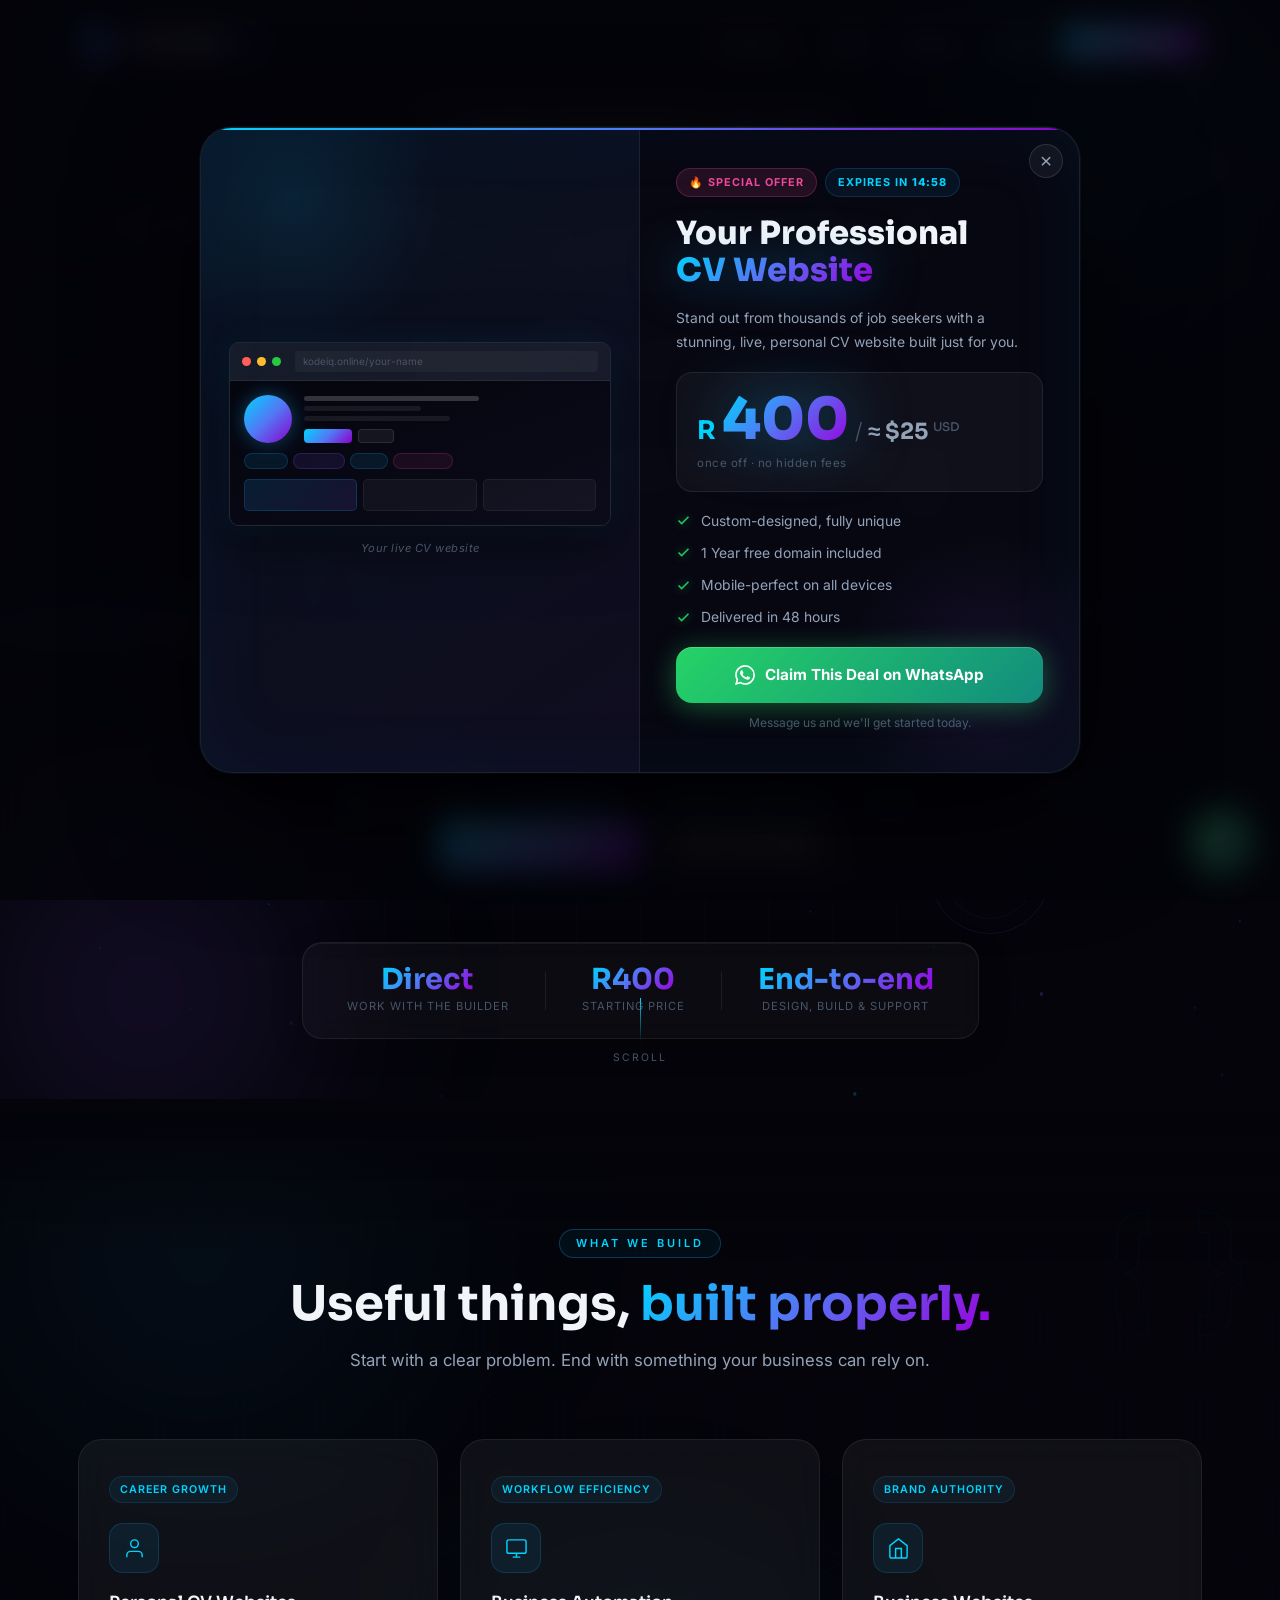
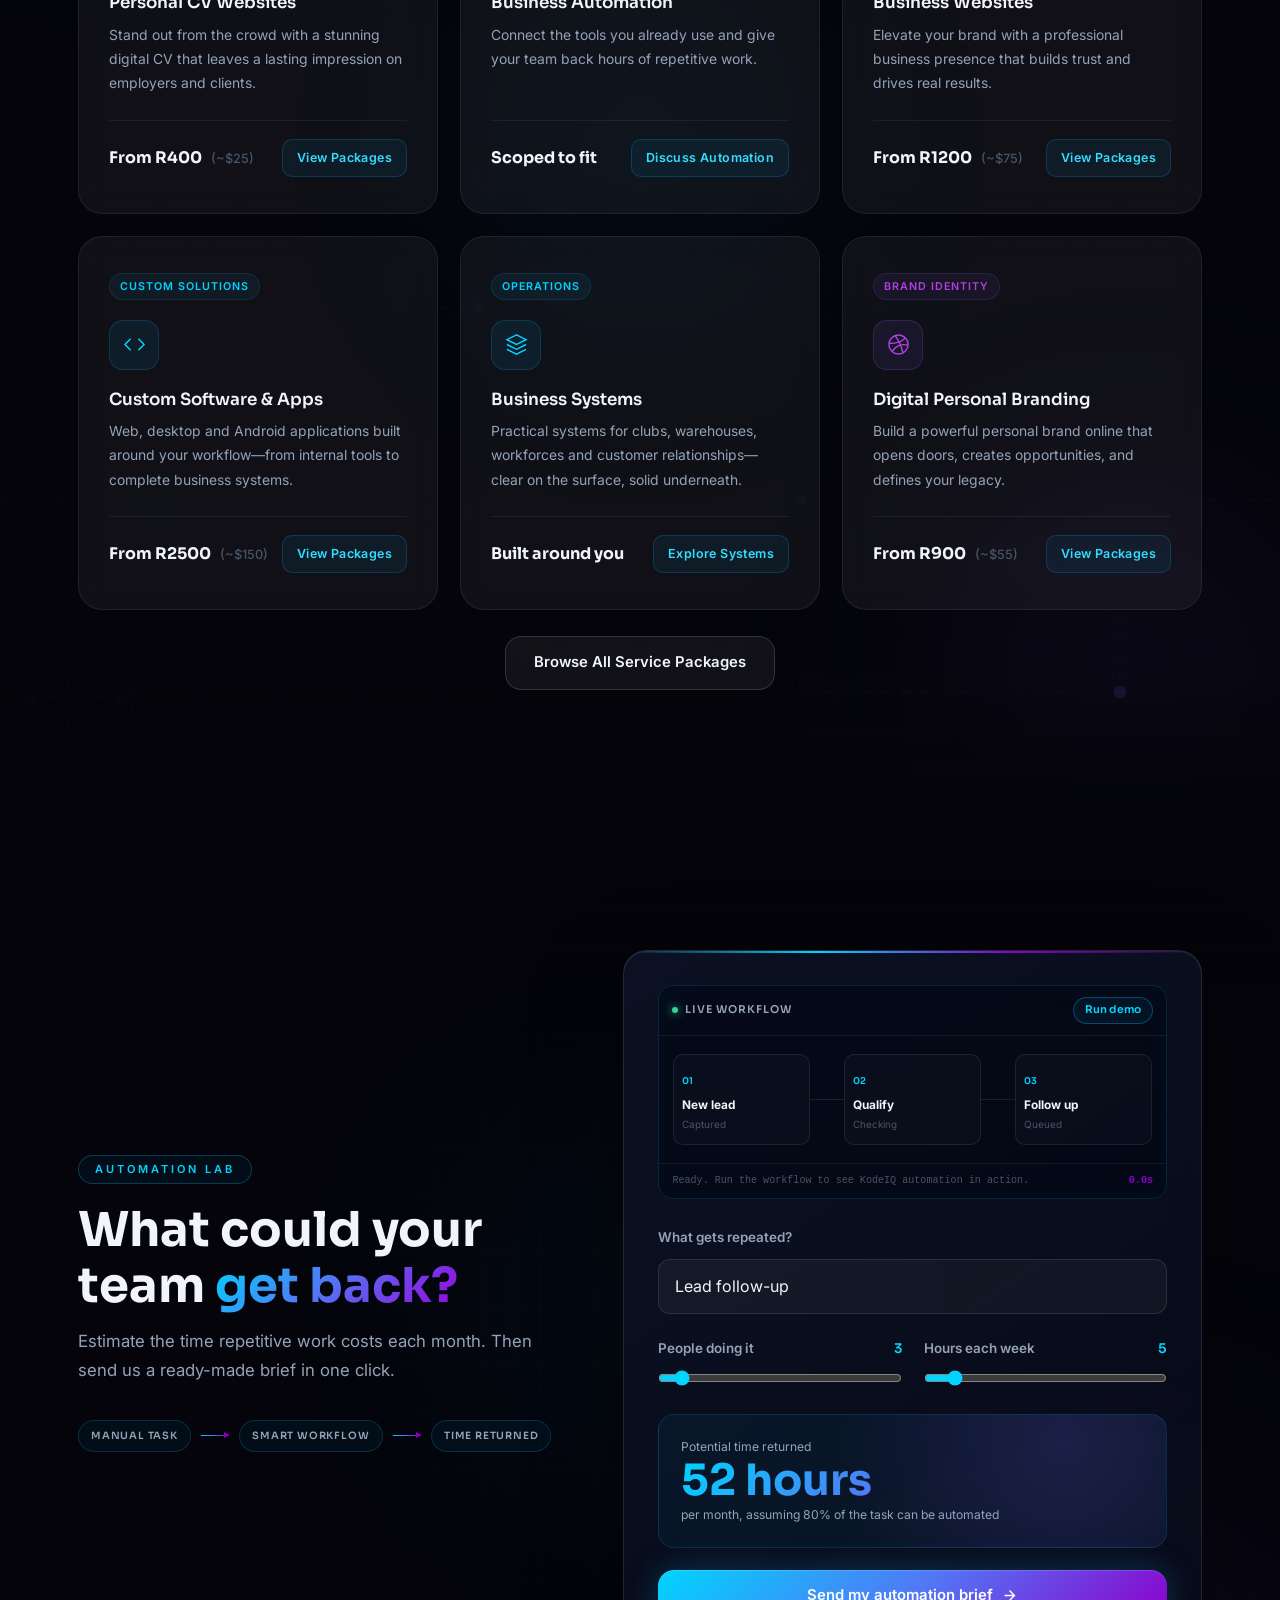
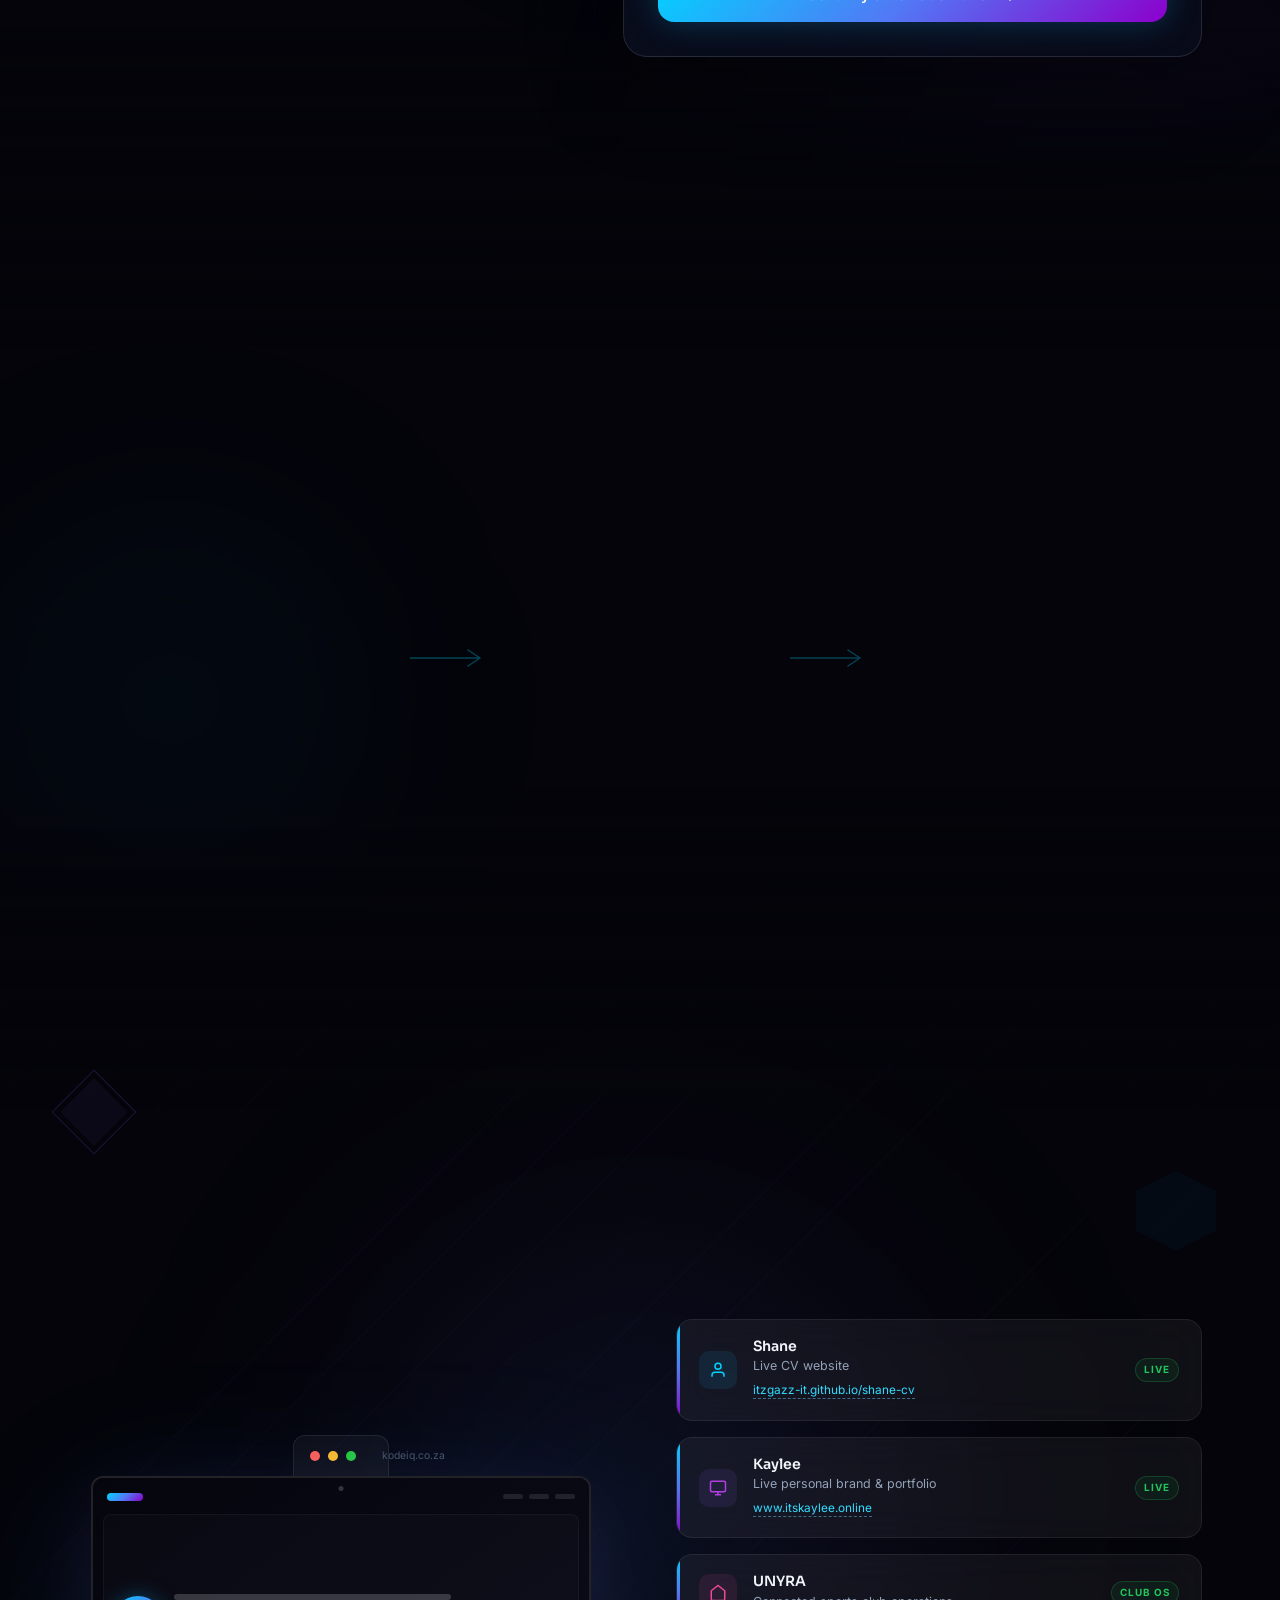
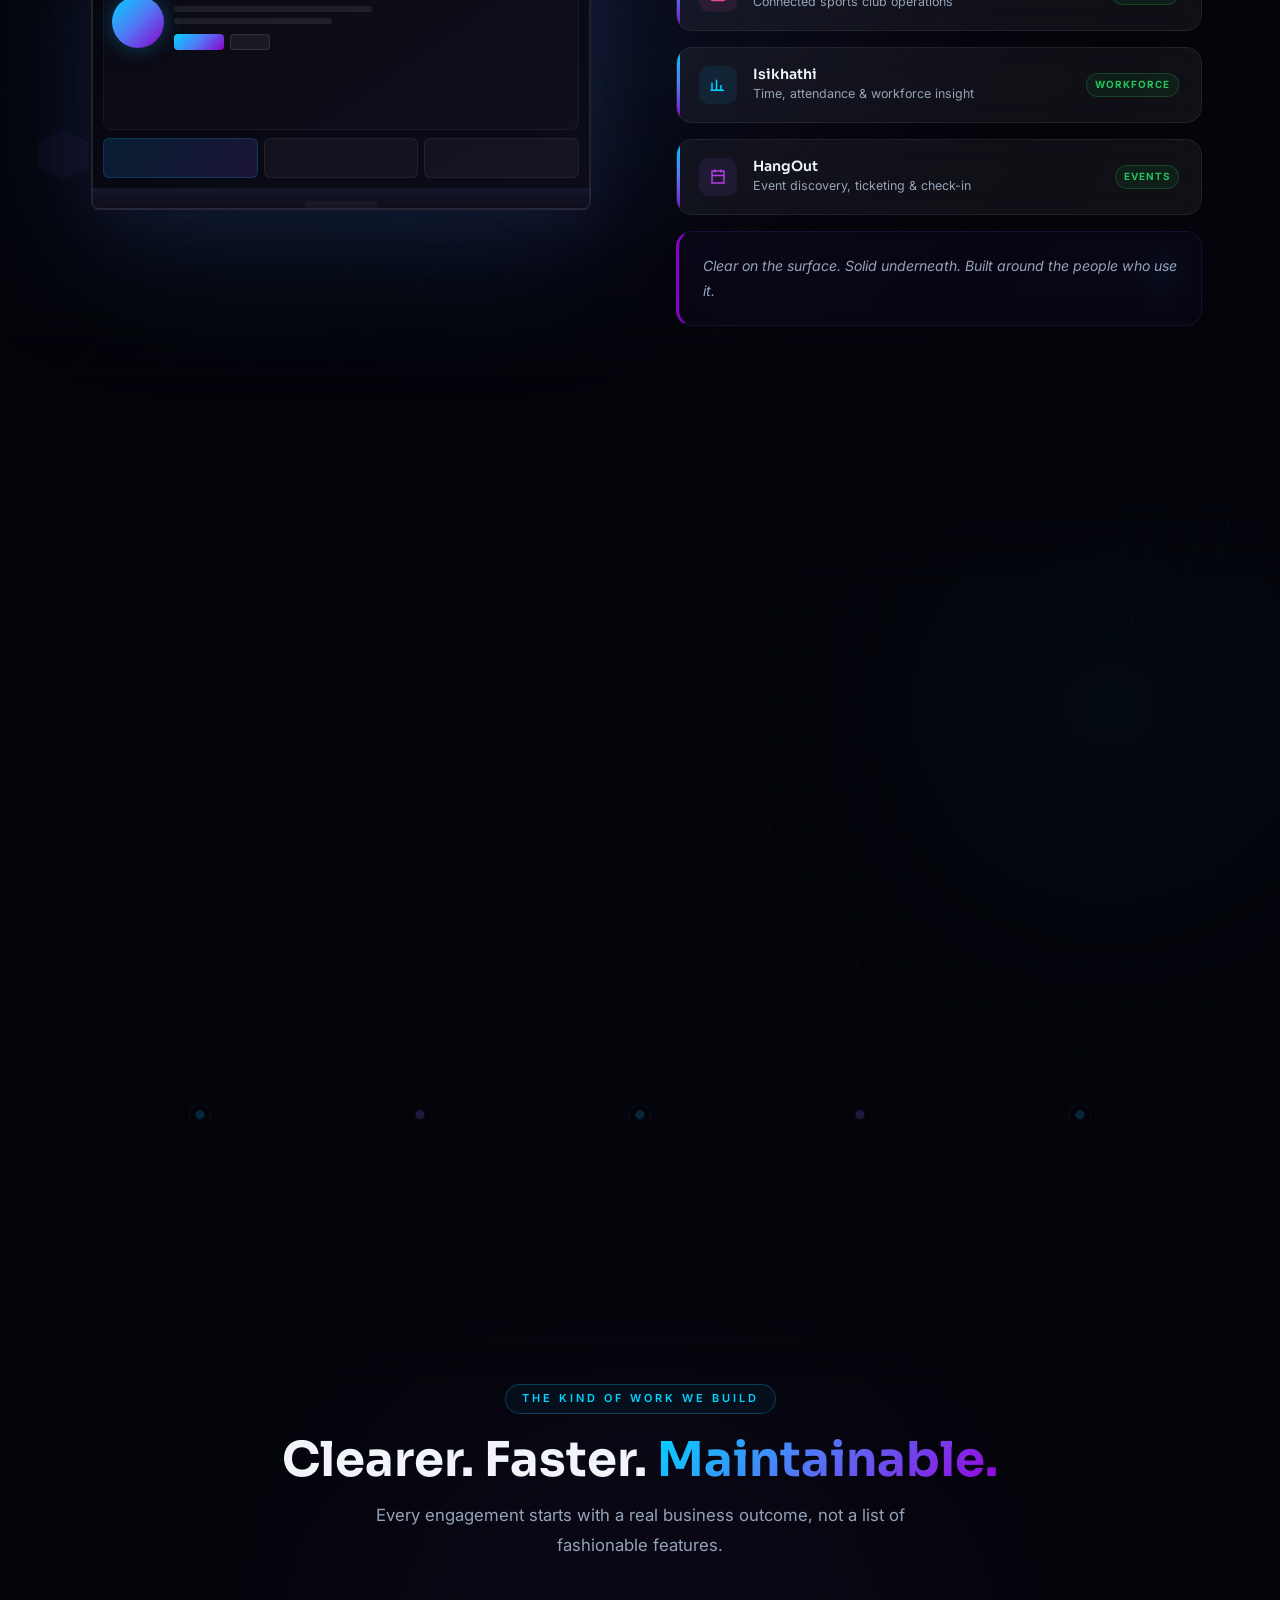
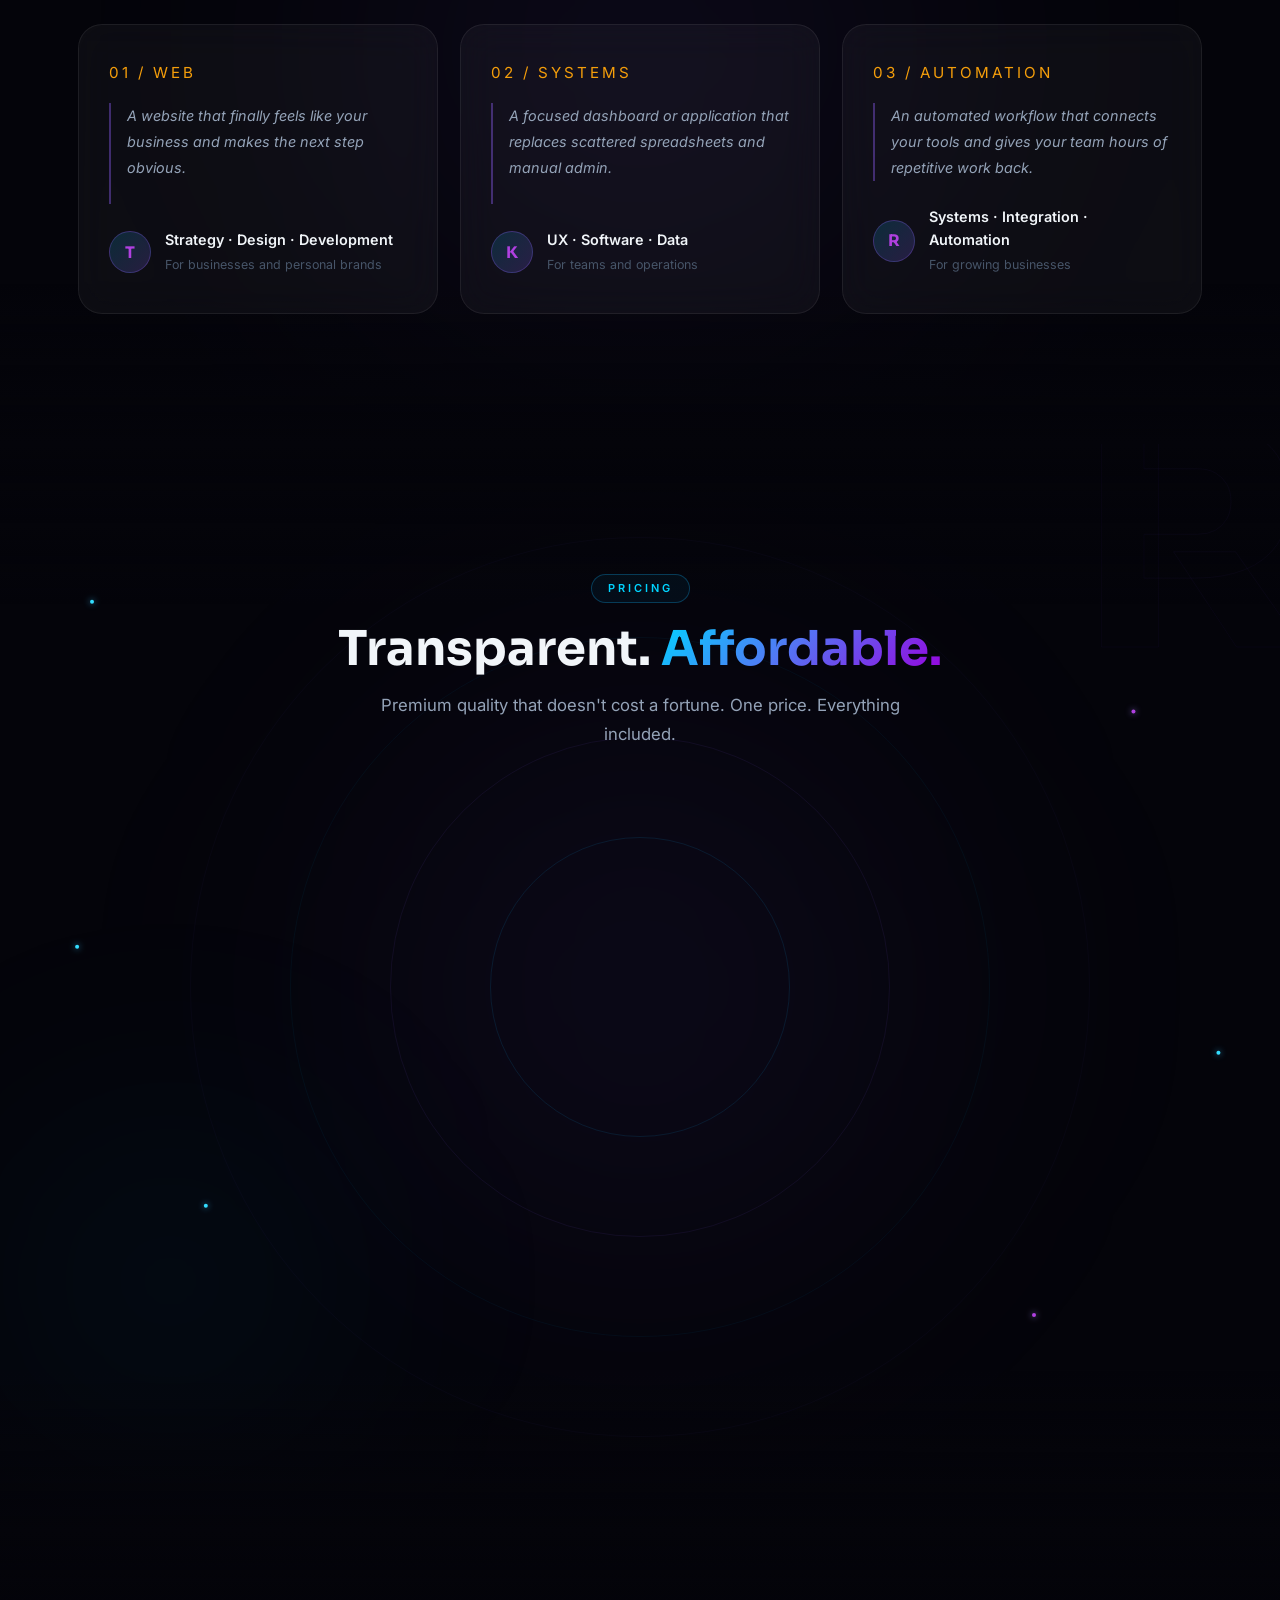
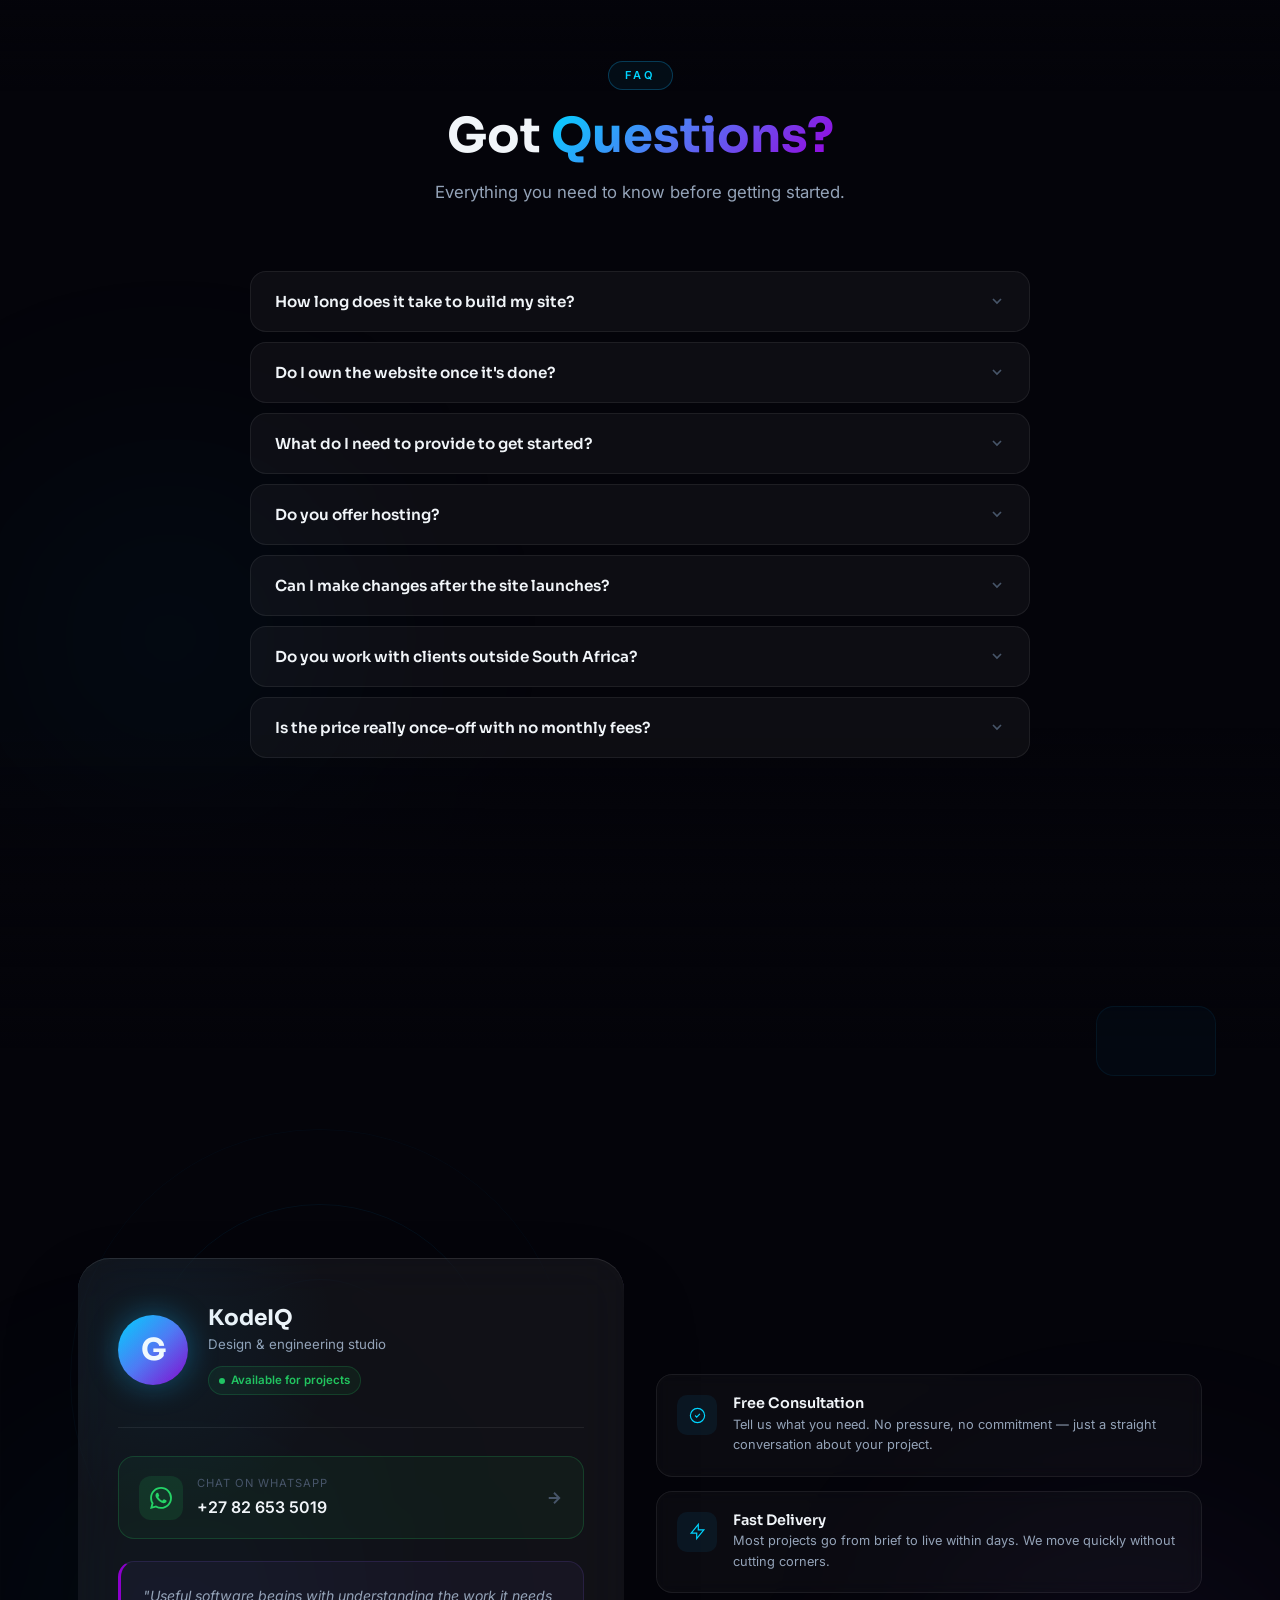
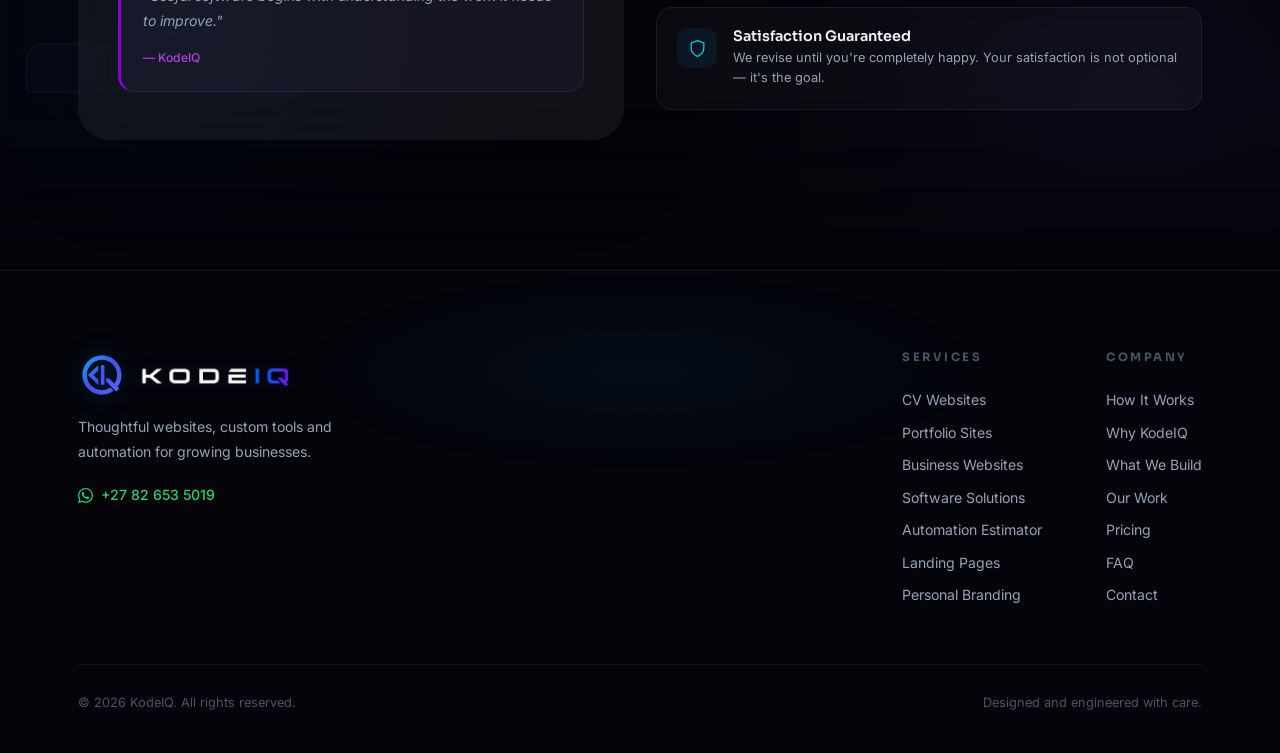
==== commit 2877a659: "Use new KodeIQ logo and wordmark across headers" ====
--- a/index.html
+++ b/index.html
@@ -10,7 +10,7 @@
   <link href="https://fonts.googleapis.com/css2?family=Sora:wght@300;400;500;600;700;800&family=Inter:wght@300;400;500;600&display=swap" rel="stylesheet">
   <link rel="stylesheet" href="style.css">
   <!-- Favicon -->
-  <link rel="icon" type="image/svg+xml" href="favicon.svg">
+  <link rel="icon" type="image/svg+xml" href="KodeIQ_Animated_Monogram.svg">
   <!-- Open Graph -->
   <meta property="og:type" content="website">
   <meta property="og:title" content="KodeIQ — Websites, Software &amp; Automation">
@@ -32,7 +32,8 @@
   <nav class="navbar" id="navbar">
     <div class="nav-container">
       <a href="#home" class="nav-logo">
-        <span class="logo-tag">&lt;</span>Kode<span class="accent">IQ</span><span class="logo-tag"> /&gt;</span>
+        <img class="logo-mark" src="KodeIQ_Animated_Monogram.svg" alt="">
+        <img class="logo-wordmark-img" src="KodeIQ_Wordmark_Transparent.png" alt="KodeIQ">
       </a>
 
       <ul class="nav-links" id="nav-links">
@@ -863,7 +864,10 @@
     <div class="container">
       <div class="footer-body">
         <div class="footer-brand">
-          <span class="footer-logo">Kode<span class="accent">IQ</span></span>
+          <a href="#home" class="nav-logo footer-logo-link" aria-label="KodeIQ home">
+            <img class="logo-mark" src="KodeIQ_Animated_Monogram.svg" alt="">
+            <img class="logo-wordmark-img" src="KodeIQ_Wordmark_Transparent.png" alt="KodeIQ">
+          </a>
           <p>Thoughtful websites, custom tools and automation for growing businesses.</p>
           <a href="https://wa.me/27826535019" target="_blank" rel="noopener" class="footer-wa">
             <svg viewBox="0 0 24 24" fill="currentColor" width="15" height="15"><path d="M17.472 14.382c-.297-.149-1.758-.867-2.03-.967-.273-.099-.471-.148-.67.15-.197.297-.767.966-.94 1.164-.173.199-.347.223-.644.075-.297-.15-1.255-.463-2.39-1.475-.883-.788-1.48-1.761-1.653-2.059-.173-.297-.018-.458.13-.606.134-.133.298-.347.446-.52.149-.174.198-.298.298-.497.099-.198.05-.371-.025-.52-.075-.149-.669-1.612-.916-2.207-.242-.579-.487-.5-.669-.51-.173-.008-.371-.01-.57-.01-.198 0-.52.074-.792.372-.272.297-1.04 1.016-1.04 2.479 0 1.462 1.065 2.875 1.213 3.074.149.198 2.096 3.2 5.077 4.487.709.306 1.262.489 1.694.625.712.227 1.36.195 1.871.118.571-.085 1.758-.719 2.006-1.413.248-.694.248-1.289.173-1.413-.074-.124-.272-.198-.57-.347m-5.421 7.403h-.004a9.87 9.87 0 01-5.031-1.378l-.361-.214-3.741.982.998-3.648-.235-.374a9.86 9.86 0 01-1.51-5.26c.001-5.45 4.436-9.884 9.888-9.884 2.64 0 5.122 1.03 6.988 2.898a9.825 9.825 0 012.893 6.994c-.003 5.45-4.437 9.884-9.885 9.884m8.413-18.297A11.815 11.815 0 0012.05 0C5.495 0 .16 5.335.157 11.892c0 2.096.547 4.142 1.588 5.945L.057 24l6.305-1.654a11.882 11.882 0 005.683 1.448h.005c6.554 0 11.89-5.335 11.893-11.893a11.821 11.821 0 00-3.48-8.413z"/></svg>
--- a/style.css
+++ b/style.css
@@ -726,22 +726,25 @@
   text-decoration: none;
 }
 .logo-mark {
-  height: 32px;
-  width: auto;
+  height: 42px;
+  width: 42px;
+  object-fit: contain;
   flex-shrink: 0;
-}
-.logo-wordmark {
-  font-family: var(--fh);
-  font-size: 1.3rem;
-  font-weight: 800;
-  letter-spacing: 1px;
-  color: var(--tx1);
+  filter: drop-shadow(0 0 12px rgba(14,165,233,.22));
+}
+.logo-wordmark-img {
+  display:block;
+  width:auto;
+  height:25px;
+  object-fit:contain;
+  filter:drop-shadow(0 0 10px rgba(37,99,235,.12));
 }
 .footer-logo-link {
   margin-bottom: 16px;
-}
-.footer-logo-link .logo-mark { height: 36px; }
-.footer-logo-link .logo-wordmark { font-size: 1.45rem; }
+  width:max-content;
+}
+.footer-logo-link .logo-mark { width:48px; height:48px; }
+.footer-logo-link .logo-wordmark-img { height:30px; }
 .accent { color: var(--blue); }
 .logo-tag { color: var(--blue); opacity: 0.75; font-weight: 700; }
 
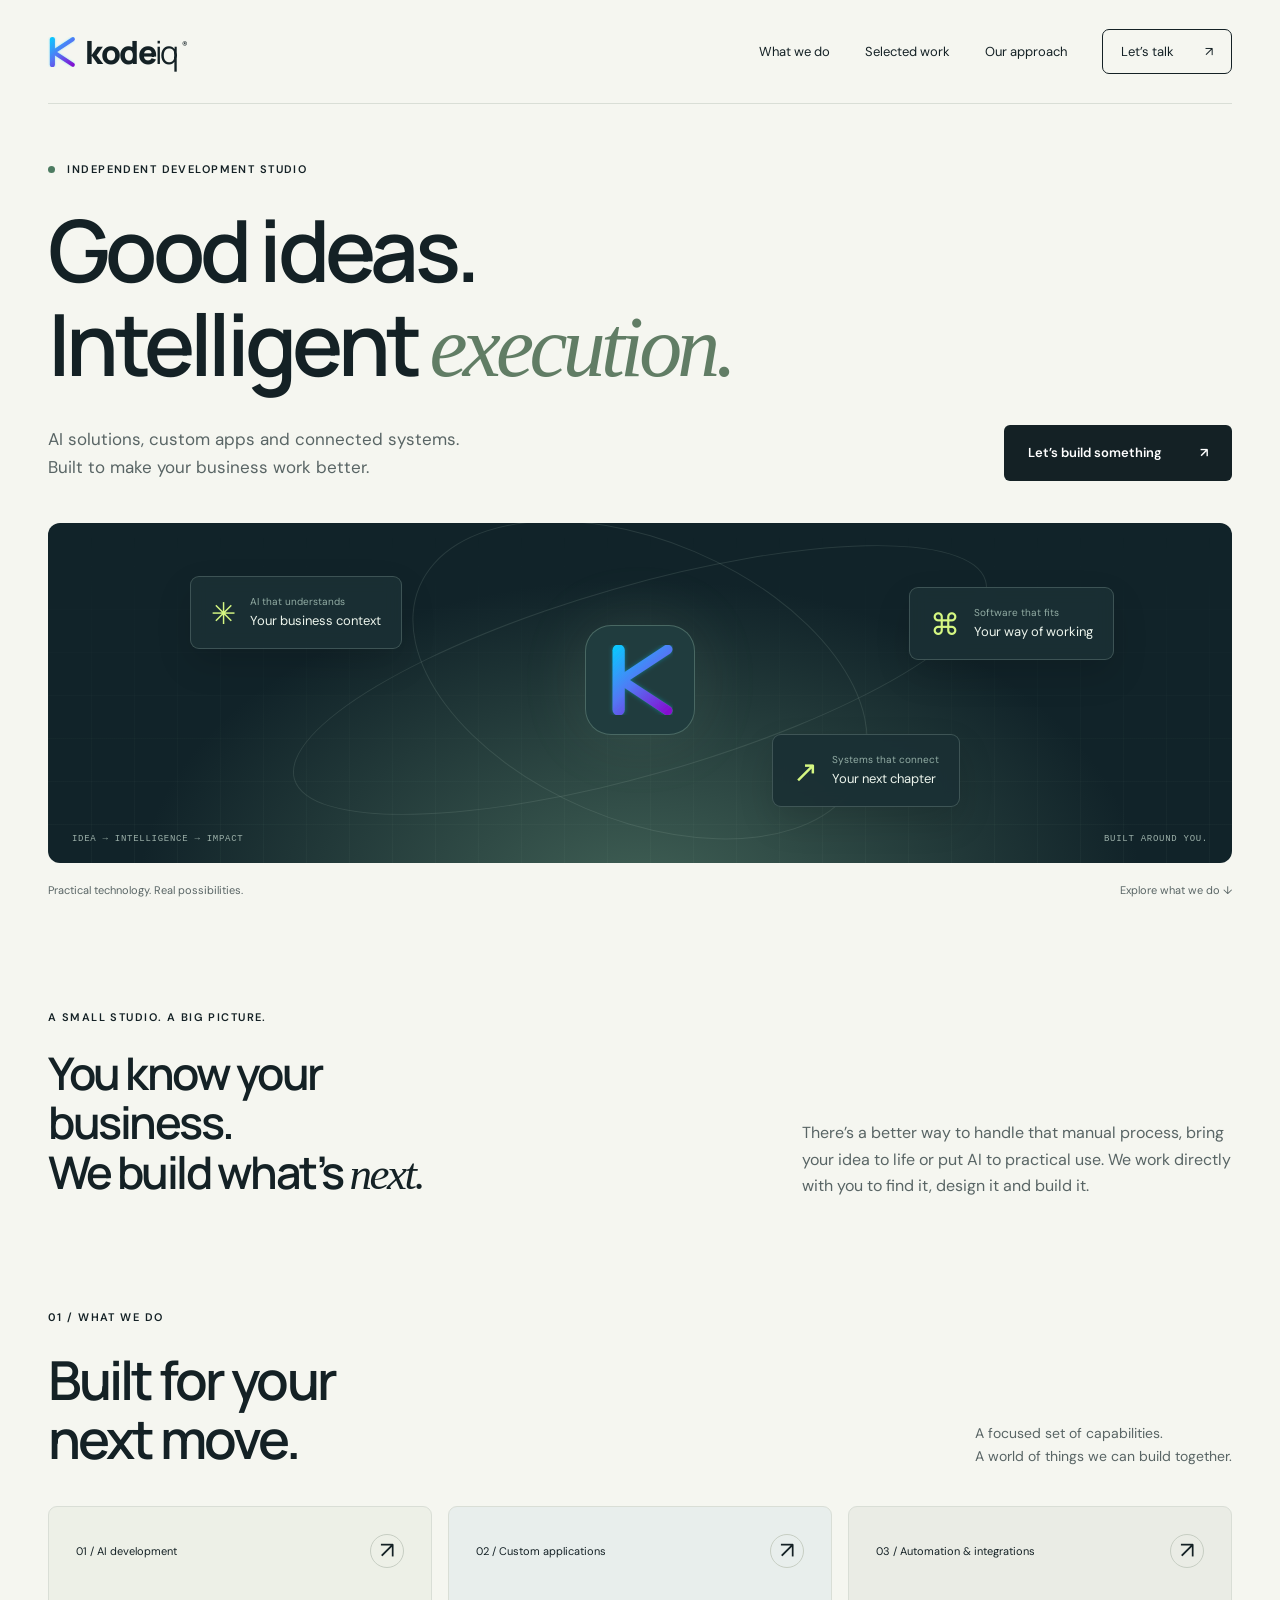
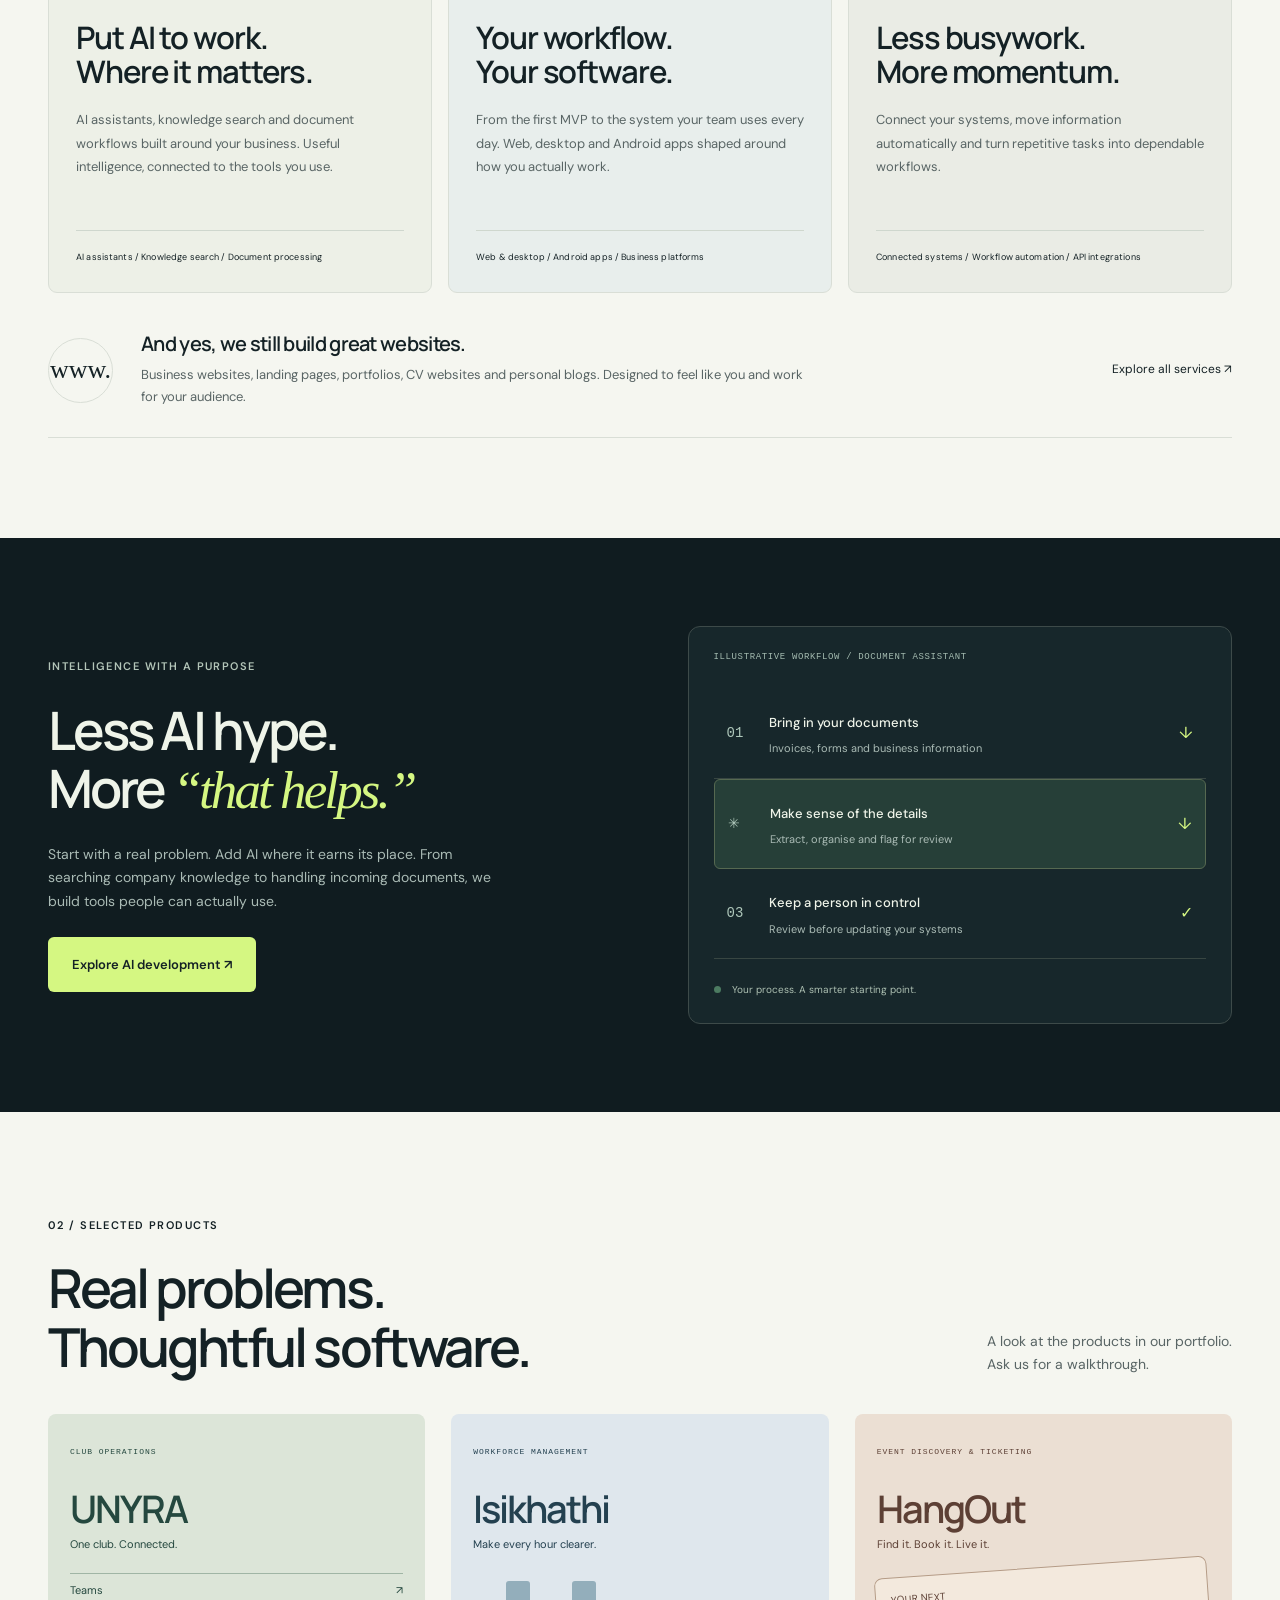
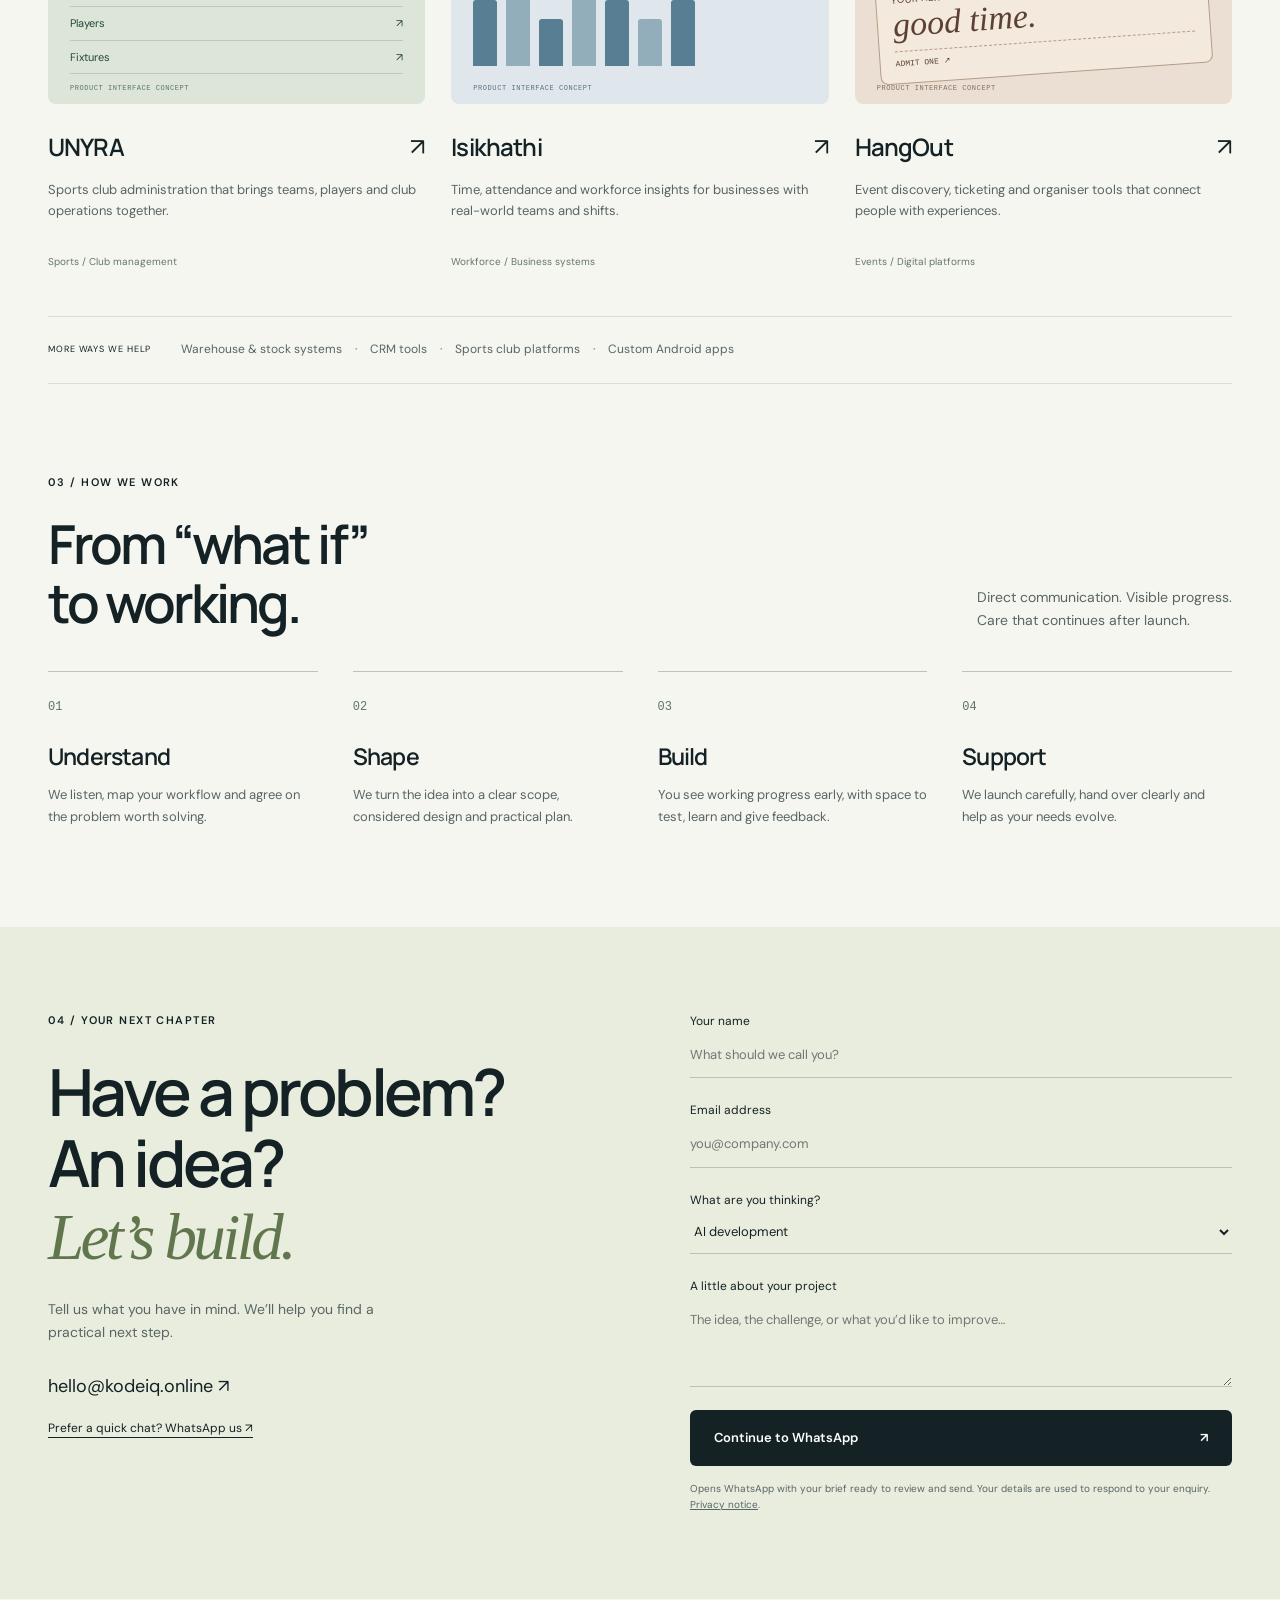
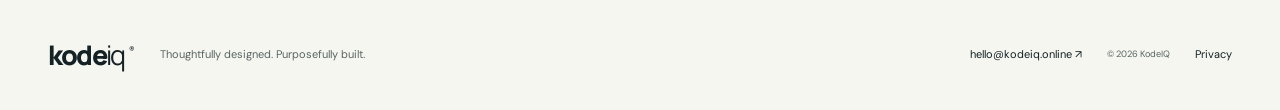
==== commit 9743e241: "Redesign KodeIQ around AI development and custom applications" ====
--- a/index.html
+++ b/index.html
@@ -1,999 +1 @@
-<!DOCTYPE html>
-<html lang="en">
-<head>
-  <meta charset="UTF-8">
-  <meta name="viewport" content="width=device-width, initial-scale=1.0">
-  <title>KodeIQ — Websites, Software &amp; Automation</title>
-  <meta name="description" content="Thoughtful websites, custom software and automation for growing businesses — designed and built with care in South Africa.">
-  <link rel="preconnect" href="https://fonts.googleapis.com">
-  <link rel="preconnect" href="https://fonts.gstatic.com" crossorigin>
-  <link href="https://fonts.googleapis.com/css2?family=Sora:wght@300;400;500;600;700;800&family=Inter:wght@300;400;500;600&display=swap" rel="stylesheet">
-  <link rel="stylesheet" href="style.css">
-  <!-- Favicon -->
-  <link rel="icon" type="image/svg+xml" href="KodeIQ_Animated_Monogram.svg">
-  <!-- Open Graph -->
-  <meta property="og:type" content="website">
-  <meta property="og:title" content="KodeIQ — Websites, Software &amp; Automation">
-  <meta property="og:description" content="Thoughtful websites, custom software and automation for growing businesses.">
-  <meta property="og:url" content="https://kodeiq.online">
-  <meta property="og:image" content="https://kodeiq.online/og-image.jpg">
-  <meta name="twitter:card" content="summary_large_image">
-  <meta name="twitter:title" content="KodeIQ — Websites, Software &amp; Automation">
-  <meta name="twitter:description" content="Thoughtful websites, custom software and automation for growing businesses.">
-</head>
-<body>
-
-  <div class="scroll-progress" id="scroll-progress" aria-hidden="true"></div>
-
-  <!-- Global aurora canvas — fixed, behind everything -->
-  <canvas id="aurora-canvas"></canvas>
-
-  <!-- ═══ NAVBAR ═══ -->
-  <nav class="navbar" id="navbar">
-    <div class="nav-container">
-      <a href="#home" class="nav-logo">
-        <img class="logo-mark" src="KodeIQ_Animated_Monogram.svg" alt="">
-        <img class="logo-wordmark-img" src="KodeIQ_Wordmark_Transparent.png" alt="KodeIQ">
-      </a>
-
-      <ul class="nav-links" id="nav-links">
-        <li class="has-dropdown">
-          <a href="services.html" class="dropdown-trigger">Services <svg class="chevron" viewBox="0 0 24 24" width="11" height="11" fill="none" stroke="currentColor" stroke-width="2.5" aria-hidden="true"><path d="M6 9l6 6 6-6"/></svg></a>
-          <ul class="dropdown-panel" role="menu">
-            <li role="none"><a href="cv-websites.html" role="menuitem">CV Websites <span>From R400</span></a></li>
-            <li role="none"><a href="portfolio-websites.html" role="menuitem">Portfolio Sites <span>From R700</span></a></li>
-            <li role="none"><a href="business-websites.html" role="menuitem">Business Websites <span>From R1200</span></a></li>
-            <li role="none"><a href="software-development.html" role="menuitem">Software Dev <span>From R2500</span></a></li>
-            <li role="none"><a href="#automation" role="menuitem">Automation Estimator <span>Try it</span></a></li>
-            <li role="none"><a href="landing-pages.html" role="menuitem">Landing Pages <span>From R650</span></a></li>
-            <li role="none"><a href="personal-branding.html" role="menuitem">Personal Branding <span>From R900</span></a></li>
-            <li class="dropdown-all" role="none"><a href="services.html" role="menuitem">View All Services →</a></li>
-          </ul>
-        </li>
-        <li><a href="#showcase">Work</a></li>
-        <li><a href="#why">Why Us</a></li>
-        <li><a href="#pricing">Pricing</a></li>
-        <li><a href="#contact" class="nav-cta">Start a Project</a></li>
-      </ul>
-      <button class="hamburger" id="hamburger" aria-label="Toggle menu">
-        <span></span><span></span><span></span>
-      </button>
-    </div>
-  </nav>
-
-  <!-- ═══ HERO ═══ -->
-  <section class="hero" id="home">
-    <!-- particle canvas -->
-    <canvas id="hero-canvas"></canvas>
-
-    <!-- grid overlay -->
-    <div class="hero-grid"></div>
-
-    <!-- ambient light orbs -->
-    <div class="hero-orbs" aria-hidden="true">
-      <div class="orb orb-1"></div>
-      <div class="orb orb-2"></div>
-      <div class="orb orb-3"></div>
-    </div>
-
-    <!-- decorative tech glyphs -->
-    <div class="deco-glyph deco-code-main" aria-hidden="true">&lt;/&gt;</div>
-    <div class="deco-glyph deco-bracket-left" aria-hidden="true">{</div>
-    <div class="deco-glyph deco-bracket-right" aria-hidden="true">}</div>
-
-    <!-- floating geometric shapes -->
-    <div class="geo-float" aria-hidden="true">
-      <div class="geo geo-diamond g1"></div>
-      <div class="geo geo-diamond g2"></div>
-      <div class="geo geo-ring g3"></div>
-      <div class="geo geo-dot-cluster">
-        <span></span><span></span><span></span>
-        <span></span><span></span><span></span>
-        <span></span><span></span><span></span>
-      </div>
-    </div>
-
-    <!-- hero content -->
-    <div class="hero-content" id="hero-content">
-      <div class="hero-badge">
-        <span class="badge-dot"></span>
-        Available for new projects · South Africa
-      </div>
-      <h1 class="hero-title">
-        Thoughtful software<br>
-        for growing<br>
-        <span class="title-gradient">businesses.</span>
-      </h1>
-      <p class="hero-subtitle">
-        Websites, custom tools and automation—designed and built<br class="br-hide">
-        with care around the way your business actually works.
-      </p>
-      <div class="hero-capabilities" aria-label="KodeIQ capabilities">
-        <span class="capability-status"><i></i> Systems online</span>
-        <div class="capability-window">
-          <div class="capability-track">
-            <span>Web experiences</span><b>→</b><span>Business automation</span><b>→</b><span>Custom applications</span><b>✦</b><span>Web experiences</span><b>→</b><span>Business automation</span><b>→</b><span>Custom applications</span><b>✦</b>
-          </div>
-        </div>
-      </div>
-      <div class="hero-buttons">
-        <a href="#services" class="btn btn-primary">
-          <span>Explore Services</span>
-          <svg viewBox="0 0 24 24" fill="none" stroke="currentColor" stroke-width="2"><path d="M5 12h14M12 5l7 7-7 7"/></svg>
-        </a>
-        <a href="#contact" class="btn btn-secondary">Start Your Project</a>
-      </div>
-      <div class="hero-stats">
-        <div class="stat">
-          <span class="stat-number">Direct</span>
-          <span class="stat-label">Work With The Builder</span>
-        </div>
-        <div class="stat-divider"></div>
-        <div class="stat">
-          <span class="stat-number">R400</span>
-          <span class="stat-label">Starting Price</span>
-        </div>
-        <div class="stat-divider"></div>
-        <div class="stat">
-          <span class="stat-number">End-to-end</span>
-          <span class="stat-label">Design, Build &amp; Support</span>
-        </div>
-      </div>
-    </div>
-
-    <div class="scroll-indicator">
-      <div class="scroll-line"></div>
-      <span>Scroll</span>
-    </div>
-  </section>
-
-  <!-- ═══ SERVICES ═══ -->
-  <section class="services" id="services">
-    <!-- section background texture -->
-    <div class="sec-bg" aria-hidden="true">
-      <div class="sec-hex-grid"></div>
-      <div class="sec-glow sg-blue"></div>
-      <div class="sec-glow sg-violet"></div>
-    </div>
-    <!-- floating decorations -->
-    <div class="deco-glyph deco-svc-curly" aria-hidden="true">{ }</div>
-    <div class="deco-glyph deco-svc-angle" aria-hidden="true">&lt;&gt;</div>
-    <!-- circuit line SVG -->
-    <svg class="circuit-lines" aria-hidden="true" viewBox="0 0 800 400" fill="none" xmlns="http://www.w3.org/2000/svg">
-      <path d="M0 200 H100 V80 H300 V200 H500 V320 H700 V200 H800" stroke="rgba(14,165,233,0.07)" stroke-width="1" stroke-dasharray="4 8"/>
-      <circle cx="100" cy="200" r="4" fill="rgba(14,165,233,0.2)"/>
-      <circle cx="300" cy="80"  r="4" fill="rgba(139,92,246,0.2)"/>
-      <circle cx="500" cy="200" r="4" fill="rgba(14,165,233,0.2)"/>
-      <circle cx="700" cy="320" r="4" fill="rgba(139,92,246,0.2)"/>
-      <circle cx="300" cy="200" r="2" fill="rgba(14,165,233,0.15)"/>
-      <circle cx="700" cy="200" r="2" fill="rgba(14,165,233,0.15)"/>
-    </svg>
-
-    <div class="container">
-      <div class="section-header reveal">
-        <span class="section-label">What We Build</span>
-        <h2 class="section-title">Useful things, <span class="gradient-text">built properly.</span></h2>
-        <p class="section-desc">Start with a clear problem. End with something your business can rely on.</p>
-      </div>
-      <div class="services-grid">
-
-        <div class="service-card reveal" data-delay="0">
-          <div class="card-glow"></div>
-          <div class="card-shine"></div>
-          <span class="card-tag">Career Growth</span>
-          <div class="card-icon">
-            <svg viewBox="0 0 24 24" fill="none" stroke="currentColor" stroke-width="1.5"><path d="M20 21v-2a4 4 0 0 0-4-4H8a4 4 0 0 0-4 4v2"/><circle cx="12" cy="7" r="4"/></svg>
-          </div>
-          <h3>Personal CV Websites</h3>
-          <p>Stand out from the crowd with a stunning digital CV that leaves a lasting impression on employers and clients.</p>
-          <div class="card-footer">
-            <div class="service-price">From R400 <span>(~$25)</span></div>
-            <a class="service-link" href="cv-websites.html">View Packages</a>
-          </div>
-        </div>
-
-        <div class="service-card reveal" data-delay="100">
-          <div class="card-glow"></div>
-          <div class="card-shine"></div>
-          <span class="card-tag">Workflow Efficiency</span>
-          <div class="card-icon">
-            <svg viewBox="0 0 24 24" fill="none" stroke="currentColor" stroke-width="1.5"><rect x="2" y="3" width="20" height="14" rx="2"/><path d="M8 21h8M12 17v4"/></svg>
-          </div>
-          <h3>Business Automation</h3>
-          <p>Connect the tools you already use and give your team back hours of repetitive work.</p>
-          <div class="card-footer">
-            <div class="service-price">Scoped to fit</div>
-            <a class="service-link" href="#contact">Discuss Automation</a>
-          </div>
-        </div>
-
-        <div class="service-card reveal" data-delay="200">
-          <div class="card-glow"></div>
-          <div class="card-shine"></div>
-          <span class="card-tag">Brand Authority</span>
-          <div class="card-icon">
-            <svg viewBox="0 0 24 24" fill="none" stroke="currentColor" stroke-width="1.5"><path d="M3 9l9-7 9 7v11a2 2 0 0 1-2 2H5a2 2 0 0 1-2-2z"/><polyline points="9 22 9 12 15 12 15 22"/></svg>
-          </div>
-          <h3>Business Websites</h3>
-          <p>Elevate your brand with a professional business presence that builds trust and drives real results.</p>
-          <div class="card-footer">
-            <div class="service-price">From R1200 <span>(~$75)</span></div>
-            <a class="service-link" href="business-websites.html">View Packages</a>
-          </div>
-        </div>
-
-        <div class="service-card reveal" data-delay="300">
-          <div class="card-glow"></div>
-          <div class="card-shine"></div>
-          <span class="card-tag">Custom Solutions</span>
-          <div class="card-icon">
-            <svg viewBox="0 0 24 24" fill="none" stroke="currentColor" stroke-width="1.5"><polyline points="16 18 22 12 16 6"/><polyline points="8 6 2 12 8 18"/></svg>
-          </div>
-          <h3>Custom Software &amp; Apps</h3>
-          <p>Web, desktop and Android applications built around your workflow—from internal tools to complete business systems.</p>
-          <div class="card-footer">
-            <div class="service-price">From R2500 <span>(~$150)</span></div>
-            <a class="service-link" href="software-development.html">View Packages</a>
-          </div>
-        </div>
-
-        <div class="service-card reveal" data-delay="400">
-          <div class="card-glow"></div>
-          <div class="card-shine"></div>
-          <span class="card-tag">Operations</span>
-          <div class="card-icon">
-            <svg viewBox="0 0 24 24" fill="none" stroke="currentColor" stroke-width="1.5"><path d="M12 2L2 7l10 5 10-5-10-5z"/><path d="M2 17l10 5 10-5"/><path d="M2 12l10 5 10-5"/></svg>
-          </div>
-          <h3>Business Systems</h3>
-          <p>Practical systems for clubs, warehouses, workforces and customer relationships—clear on the surface, solid underneath.</p>
-          <div class="card-footer">
-            <div class="service-price">Built around you</div>
-            <a class="service-link" href="#showcase">Explore Systems</a>
-          </div>
-        </div>
-
-        <div class="service-card service-card--violet reveal" data-delay="500">
-          <div class="card-glow"></div>
-          <div class="card-shine"></div>
-          <span class="card-tag card-tag--violet">Brand Identity</span>
-          <div class="card-icon card-icon--violet">
-            <svg viewBox="0 0 24 24" fill="none" stroke="currentColor" stroke-width="1.5"><circle cx="12" cy="12" r="10"/><path d="M8.56 2.75c4.37 6.03 6.02 9.42 8.03 17.72m2.54-15.38c-3.72 4.35-8.94 5.66-16.88 5.85m19.5 1.9c-3.5-.93-6.63-.82-8.94 0-2.58.92-5.01 2.86-7.44 6.32"/></svg>
-          </div>
-          <h3>Digital Personal Branding</h3>
-          <p>Build a powerful personal brand online that opens doors, creates opportunities, and defines your legacy.</p>
-          <div class="card-footer">
-            <div class="service-price">From R900 <span>(~$55)</span></div>
-            <a class="service-link" href="personal-branding.html">View Packages</a>
-          </div>
-        </div>
-
-      </div>
-      <div class="services-more reveal" data-delay="220">
-        <a class="btn btn-secondary" href="services.html">Browse All Service Packages</a>
-      </div>
-    </div>
-  </section>
-
-  <!-- ═══ AUTOMATION ESTIMATOR ═══ -->
-  <section class="automation-lab" id="automation">
-    <div class="sec-bg" aria-hidden="true">
-      <div class="sec-glow sg-violet-center" data-parallax="-0.08"></div>
-      <div class="automation-grid-bg"></div>
-    </div>
-    <div class="container automation-layout">
-      <div class="automation-copy reveal reveal-left">
-        <span class="section-label">Automation Lab</span>
-        <h2 class="section-title">What could your team <span class="gradient-text">get back?</span></h2>
-        <p class="section-desc">Estimate the time repetitive work costs each month. Then send us a ready-made brief in one click.</p>
-        <div class="automation-flow" aria-hidden="true">
-          <span>Manual task</span><i></i><span>Smart workflow</span><i></i><span>Time returned</span>
-        </div>
-      </div>
-
-      <form class="automation-calculator reveal reveal-right" id="automation-calculator">
-        <div class="workflow-console" id="workflow-console">
-          <div class="console-bar">
-            <span><i></i> Live workflow</span>
-            <button type="button" id="run-workflow">Run demo</button>
-          </div>
-          <div class="workflow-nodes" aria-live="polite">
-            <div class="workflow-node" data-step="0"><span>01</span><strong>New lead</strong><small>Captured</small></div>
-            <div class="workflow-line"><i></i></div>
-            <div class="workflow-node" data-step="1"><span>02</span><strong>Qualify</strong><small>Checking</small></div>
-            <div class="workflow-line"><i></i></div>
-            <div class="workflow-node" data-step="2"><span>03</span><strong>Follow up</strong><small>Queued</small></div>
-          </div>
-          <div class="console-log"><span id="workflow-log">Ready. Run the workflow to see KodeIQ automation in action.</span><b id="workflow-time">0.0s</b></div>
-        </div>
-        <div class="calc-field">
-          <label for="automation-task">What gets repeated?</label>
-          <select id="automation-task">
-            <option value="Lead follow-up">Lead follow-up</option>
-            <option value="Data capture and reporting">Data capture &amp; reporting</option>
-            <option value="Bookings and reminders">Bookings &amp; reminders</option>
-            <option value="Stock or order updates">Stock or order updates</option>
-            <option value="Staff administration">Staff administration</option>
-            <option value="Another repetitive workflow">Something else</option>
-          </select>
-        </div>
-        <div class="calc-range-group">
-          <div class="calc-field">
-            <label for="automation-people">People doing it <output id="people-output">3</output></label>
-            <input type="range" id="automation-people" min="1" max="30" value="3">
-          </div>
-          <div class="calc-field">
-            <label for="automation-hours">Hours each week <output id="hours-output">5</output></label>
-            <input type="range" id="automation-hours" min="1" max="40" value="5">
-          </div>
-        </div>
-        <div class="calc-result" aria-live="polite">
-          <span>Potential time returned</span>
-          <strong><span id="automation-result">52</span> hours</strong>
-          <small>per month, assuming 80% of the task can be automated</small>
-        </div>
-        <a class="btn btn-primary calc-cta" id="automation-cta" href="https://wa.me/27826535019" target="_blank" rel="noopener">
-          Send my automation brief
-          <svg viewBox="0 0 24 24" fill="none" stroke="currentColor" stroke-width="2"><path d="M5 12h14M12 5l7 7-7 7"/></svg>
-        </a>
-      </form>
-    </div>
-  </section>
-
-  <!-- ═══ HOW IT WORKS ═══ -->
-  <section class="process" id="process">
-    <div class="sec-bg" aria-hidden="true">
-      <div class="sec-glow sg-blue-left"></div>
-    </div>
-    <div class="container">
-      <div class="section-header reveal">
-        <span class="section-label">The Process</span>
-        <h2 class="section-title">Simple, visible, <span class="gradient-text">collaborative.</span></h2>
-        <p class="section-desc">You always know what we're doing, why we're doing it and what comes next.</p>
-      </div>
-      <div class="process-steps">
-
-        <div class="process-step reveal" data-delay="0">
-          <div class="step-number">01</div>
-          <div class="step-icon">
-            <svg viewBox="0 0 24 24" fill="none" stroke="currentColor" stroke-width="1.5"><path d="M8 12h.01M12 12h.01M16 12h.01M21 12c0 4.418-4.03 8-9 8a9.863 9.863 0 01-4.255-.949L3 20l1.395-3.72C3.512 15.042 3 13.574 3 12c0-4.418 4.03-8 9-8s9 3.582 9 8z"/></svg>
-          </div>
-          <h3>Understand</h3>
-          <p>We talk through your business, your users and the problem worth solving.</p>
-        </div>
-
-        <div class="process-connector" aria-hidden="true">
-          <svg viewBox="0 0 80 24" fill="none" xmlns="http://www.w3.org/2000/svg"><path d="M0 12 H70 M58 4 L70 12 L58 20" stroke="rgba(0,212,255,0.3)" stroke-width="1.5" stroke-linecap="round" stroke-linejoin="round"/></svg>
-        </div>
-
-        <div class="process-step reveal" data-delay="150">
-          <div class="step-number">02</div>
-          <div class="step-icon">
-            <svg viewBox="0 0 24 24" fill="none" stroke="currentColor" stroke-width="1.5"><polyline points="16 18 22 12 16 6"/><polyline points="8 6 2 12 8 18"/></svg>
-          </div>
-          <h3>Shape &amp; Build</h3>
-          <p>We define the right-sized solution, then show progress early and often so feedback stays useful.</p>
-        </div>
-
-        <div class="process-connector" aria-hidden="true">
-          <svg viewBox="0 0 80 24" fill="none" xmlns="http://www.w3.org/2000/svg"><path d="M0 12 H70 M58 4 L70 12 L58 20" stroke="rgba(0,212,255,0.3)" stroke-width="1.5" stroke-linecap="round" stroke-linejoin="round"/></svg>
-        </div>
-
-        <div class="process-step reveal" data-delay="300">
-          <div class="step-number">03</div>
-          <div class="step-icon">
-            <svg viewBox="0 0 24 24" fill="none" stroke="currentColor" stroke-width="1.5"><path d="M13 10V3L4 14h7v7l9-11h-7z"/></svg>
-          </div>
-          <h3>Launch &amp; Support</h3>
-          <p>We launch carefully, hand over clearly and remain available as your needs evolve.</p>
-        </div>
-
-      </div>
-    </div>
-  </section>
-
-  <!-- ═══ SHOWCASE ═══ -->
-  <section class="showcase" id="showcase">
-    <div class="sec-bg" aria-hidden="true">
-      <div class="sec-glow sg-violet-center"></div>
-      <div class="sec-diagonal-lines"></div>
-    </div>
-
-    <!-- floating geo shapes -->
-    <div class="showcase-geo" aria-hidden="true">
-      <div class="geo geo-diamond sd1"></div>
-      <div class="geo geo-diamond sd2"></div>
-      <div class="geo geo-hex sh1"></div>
-      <div class="geo geo-hex sh2"></div>
-    </div>
-
-    <div class="container">
-      <div class="section-header reveal">
-        <span class="section-label">Our Work</span>
-        <h2 class="section-title">Technology built to <span class="gradient-text">solve real problems.</span></h2>
-        <p class="section-desc">From personal websites to workforce, club and event platforms, we make complicated things simpler.</p>
-      </div>
-      <div class="showcase-scene">
-        <div class="laptop-wrap reveal">
-          <!-- browser chrome decoration above laptop -->
-          <div class="browser-top-bar" aria-hidden="true">
-            <span class="btb-dot btb-red"></span>
-            <span class="btb-dot btb-yellow"></span>
-            <span class="btb-dot btb-green"></span>
-            <span class="btb-url"></span>
-          </div>
-          <div class="laptop">
-            <div class="laptop-screen">
-              <div class="mock-site">
-                <div class="mock-nav-bar">
-                  <div class="mock-logo"></div>
-                  <div class="mock-nav-links"><div></div><div></div><div></div></div>
-                </div>
-                <div class="mock-hero-area">
-                  <div class="mock-avatar-circle"></div>
-                  <div class="mock-text-lines">
-                    <div class="mock-line ml-70 ml-bright"></div>
-                    <div class="mock-line ml-50"></div>
-                    <div class="mock-line ml-40"></div>
-                    <div class="mock-btns"><div></div><div></div></div>
-                  </div>
-                </div>
-                <div class="mock-cards-row">
-                  <div class="mock-mini-card mc-blue"></div>
-                  <div class="mock-mini-card"></div>
-                  <div class="mock-mini-card"></div>
-                </div>
-              </div>
-            </div>
-            <div class="laptop-chin"><div class="laptop-notch"></div></div>
-          </div>
-        </div>
-
-        <div class="showcase-info">
-          <div class="showcase-tag reveal" data-delay="100">
-            <div class="stag-icon stag-blue">
-              <svg viewBox="0 0 24 24" fill="none" stroke="currentColor" stroke-width="2"><path d="M20 21v-2a4 4 0 0 0-4-4H8a4 4 0 0 0-4 4v2"/><circle cx="12" cy="7" r="4"/></svg>
-            </div>
-            <div class="stag-text">
-              <h4>Shane</h4>
-              <p>Live CV website</p>
-              <a class="work-link" href="https://itzgazz-it.github.io/shane-cv" target="_blank" rel="noopener noreferrer">itzgazz-it.github.io/shane-cv</a>
-            </div>
-            <a class="live-badge" href="https://itzgazz-it.github.io/shane-cv" target="_blank" rel="noopener noreferrer">Live</a>
-          </div>
-          <div class="showcase-tag reveal" data-delay="200">
-            <div class="stag-icon stag-violet">
-              <svg viewBox="0 0 24 24" fill="none" stroke="currentColor" stroke-width="2"><rect x="2" y="3" width="20" height="14" rx="2"/><path d="M8 21h8M12 17v4"/></svg>
-            </div>
-            <div class="stag-text">
-              <h4>Kaylee</h4>
-              <p>Live personal brand &amp; portfolio</p>
-              <a class="work-link" href="https://www.itskaylee.online" target="_blank" rel="noopener noreferrer">www.itskaylee.online</a>
-            </div>
-            <a class="live-badge" href="https://www.itskaylee.online" target="_blank" rel="noopener noreferrer">Live</a>
-          </div>
-          <div class="showcase-tag reveal" data-delay="300">
-            <div class="stag-icon stag-pink">
-              <svg viewBox="0 0 24 24" fill="none" stroke="currentColor" stroke-width="2"><path d="M3 9l9-7 9 7v11a2 2 0 0 1-2 2H5a2 2 0 0 1-2-2z"/></svg>
-            </div>
-            <div class="stag-text"><h4>UNYRA</h4><p>Connected sports club operations</p></div>
-            <span class="live-badge">Club OS</span>
-          </div>
-          <div class="showcase-tag reveal" data-delay="350">
-            <div class="stag-icon stag-blue">
-              <svg viewBox="0 0 24 24" fill="none" stroke="currentColor" stroke-width="2"><path d="M4 19V9m6 10V5m6 14v-7m4 7H2"/></svg>
-            </div>
-            <div class="stag-text"><h4>Isikhathi</h4><p>Time, attendance &amp; workforce insight</p></div>
-            <span class="live-badge">Workforce</span>
-          </div>
-          <div class="showcase-tag reveal" data-delay="400">
-            <div class="stag-icon stag-violet">
-              <svg viewBox="0 0 24 24" fill="none" stroke="currentColor" stroke-width="2"><path d="M4 4h16v16H4zM8 2v4m8-4v4M4 10h16"/></svg>
-            </div>
-            <div class="stag-text"><h4>HangOut</h4><p>Event discovery, ticketing &amp; check-in</p></div>
-            <span class="live-badge">Events</span>
-          </div>
-          <div class="showcase-quote reveal" data-delay="450">
-            <p>Clear on the surface. Solid underneath. Built around the people who use it.</p>
-          </div>
-        </div>
-      </div>
-    </div>
-  </section>
-
-  <!-- ═══ WHY KODEIQ ═══ -->
-  <section class="why" id="why">
-    <div class="sec-bg" aria-hidden="true">
-      <div class="sec-dot-grid"></div>
-      <div class="sec-glow sg-blue-right"></div>
-      <!-- node connections decoration -->
-      <svg class="node-connections" viewBox="0 0 1200 200" fill="none" xmlns="http://www.w3.org/2000/svg" aria-hidden="true">
-        <line x1="120" y1="100" x2="360" y2="100" stroke="rgba(14,165,233,0.1)" stroke-width="1" stroke-dasharray="3 6"/>
-        <line x1="360" y1="100" x2="600" y2="100" stroke="rgba(139,92,246,0.1)" stroke-width="1" stroke-dasharray="3 6"/>
-        <line x1="600" y1="100" x2="840" y2="100" stroke="rgba(14,165,233,0.1)" stroke-width="1" stroke-dasharray="3 6"/>
-        <line x1="840" y1="100" x2="1080" y2="100" stroke="rgba(139,92,246,0.1)" stroke-width="1" stroke-dasharray="3 6"/>
-        <circle cx="120"  cy="100" r="5" fill="rgba(14,165,233,0.25)" />
-        <circle cx="360"  cy="100" r="5" fill="rgba(139,92,246,0.25)"/>
-        <circle cx="600"  cy="100" r="5" fill="rgba(14,165,233,0.25)" />
-        <circle cx="840"  cy="100" r="5" fill="rgba(139,92,246,0.25)"/>
-        <circle cx="1080" cy="100" r="5" fill="rgba(14,165,233,0.25)" />
-        <circle cx="120"  cy="100" r="12" stroke="rgba(14,165,233,0.1)" stroke-width="1"/>
-        <circle cx="600"  cy="100" r="12" stroke="rgba(14,165,233,0.1)" stroke-width="1"/>
-        <circle cx="1080" cy="100" r="12" stroke="rgba(14,165,233,0.1)" stroke-width="1"/>
-      </svg>
-    </div>
-    <div class="deco-glyph deco-why-slash" aria-hidden="true">//</div>
-
-    <div class="container">
-      <div class="section-header reveal">
-        <span class="section-label">Why Choose Us</span>
-        <h2 class="section-title">Small by design. <span class="gradient-text">Serious about the work.</span></h2>
-        <p class="section-desc">No layers or hand-offs. Just clear thinking, careful execution and software made around your business.</p>
-      </div>
-      <div class="why-grid">
-
-        <div class="why-card reveal" data-delay="0">
-          <div class="why-card-glow"></div>
-          <div class="why-num">01</div>
-          <div class="why-icon">
-            <svg viewBox="0 0 24 24" fill="none" stroke="currentColor" stroke-width="1.5"><path d="M12 2L2 7l10 5 10-5-10-5zM2 17l10 5 10-5M2 12l10 5 10-5"/></svg>
-          </div>
-          <h3>Direct Communication</h3>
-          <p>Speak to the person doing the work—not an account manager relaying messages.</p>
-        </div>
-
-        <div class="why-card reveal" data-delay="100">
-          <div class="why-card-glow"></div>
-          <div class="why-num">02</div>
-          <div class="why-icon">
-            <svg viewBox="0 0 24 24" fill="none" stroke="currentColor" stroke-width="1.5"><rect x="5" y="2" width="14" height="20" rx="2"/><line x1="12" y1="18" x2="12.01" y2="18"/></svg>
-          </div>
-          <h3>Practical Scope</h3>
-          <p>We recommend what your business needs now, not everything we could sell you.</p>
-        </div>
-
-        <div class="why-card reveal" data-delay="200">
-          <div class="why-card-glow"></div>
-          <div class="why-num">03</div>
-          <div class="why-icon">
-            <svg viewBox="0 0 24 24" fill="none" stroke="currentColor" stroke-width="1.5"><circle cx="12" cy="12" r="10"/><polyline points="12 6 12 12 16 14"/></svg>
-          </div>
-          <h3>Visible Progress</h3>
-          <p>See the work early, understand each decision and always know what comes next.</p>
-        </div>
-
-        <div class="why-card reveal" data-delay="300">
-          <div class="why-card-glow"></div>
-          <div class="why-num">04</div>
-          <div class="why-icon">
-            <svg viewBox="0 0 24 24" fill="none" stroke="currentColor" stroke-width="1.5"><polygon points="12 2 15.09 8.26 22 9.27 17 14.14 18.18 21.02 12 17.77 5.82 21.02 7 14.14 2 9.27 8.91 8.26 12 2"/></svg>
-          </div>
-          <h3>Maintainable Work</h3>
-          <p>Your solution remains fast, practical and straightforward to operate after launch.</p>
-        </div>
-
-        <div class="why-card reveal" data-delay="400">
-          <div class="why-card-glow"></div>
-          <div class="why-num">05</div>
-          <div class="why-icon">
-            <svg viewBox="0 0 24 24" fill="none" stroke="currentColor" stroke-width="1.5"><path d="M22 11.08V12a10 10 0 1 1-5.93-9.14"/><polyline points="22 4 12 14.01 9 11.01"/></svg>
-          </div>
-          <h3>Care After Launch</h3>
-          <p>A handover isn't a goodbye. We remain available when something needs attention.</p>
-        </div>
-
-      </div>
-    </div>
-  </section>
-
-  <!-- ═══ OUTCOMES ═══ -->
-  <section class="testimonials" id="testimonials">
-    <div class="sec-bg" aria-hidden="true">
-      <div class="sec-glow sg-violet-center"></div>
-    </div>
-    <div class="container">
-      <div class="section-header reveal">
-        <span class="section-label">The Kind of Work We Build</span>
-        <h2 class="section-title">Clearer. Faster. <span class="gradient-text">Maintainable.</span></h2>
-        <p class="section-desc">Every engagement starts with a real business outcome, not a list of fashionable features.</p>
-      </div>
-      <div class="testi-grid">
-
-        <div class="testi-card reveal" data-delay="0">
-          <div class="testi-stars">01 / WEB</div>
-          <blockquote>A website that finally feels like your business and makes the next step obvious.</blockquote>
-          <div class="testi-author">
-            <div class="testi-avatar">T</div>
-            <div>
-              <strong>Strategy · Design · Development</strong>
-              <span>For businesses and personal brands</span>
-            </div>
-          </div>
-        </div>
-
-        <div class="testi-card reveal" data-delay="150">
-          <div class="testi-stars">02 / SYSTEMS</div>
-          <blockquote>A focused dashboard or application that replaces scattered spreadsheets and manual admin.</blockquote>
-          <div class="testi-author">
-            <div class="testi-avatar">K</div>
-            <div>
-              <strong>UX · Software · Data</strong>
-              <span>For teams and operations</span>
-            </div>
-          </div>
-        </div>
-
-        <div class="testi-card reveal" data-delay="300">
-          <div class="testi-stars">03 / AUTOMATION</div>
-          <blockquote>An automated workflow that connects your tools and gives your team hours of repetitive work back.</blockquote>
-          <div class="testi-author">
-            <div class="testi-avatar">R</div>
-            <div>
-              <strong>Systems · Integration · Automation</strong>
-              <span>For growing businesses</span>
-            </div>
-          </div>
-        </div>
-
-      </div>
-    </div>
-  </section>
-
-  <!-- ═══ PRICING ═══ -->
-  <section class="pricing" id="pricing">
-    <div class="sec-bg" aria-hidden="true">
-      <div class="sec-glow sg-violet-center"></div>
-      <div class="sec-glow sg-blue-left"></div>
-    </div>
-
-    <!-- animated radial rings -->
-    <div class="pricing-rings" aria-hidden="true">
-      <div class="pring pring-1"></div>
-      <div class="pring pring-2"></div>
-      <div class="pring pring-3"></div>
-      <div class="pring pring-4"></div>
-    </div>
-
-    <!-- sparkle dots decoration -->
-    <div class="sparkles" aria-hidden="true">
-      <div class="sparkle s1"></div>
-      <div class="sparkle s2"></div>
-      <div class="sparkle s3"></div>
-      <div class="sparkle s4"></div>
-      <div class="sparkle s5"></div>
-      <div class="sparkle s6"></div>
-    </div>
-
-    <div class="deco-glyph deco-pricing-r" aria-hidden="true">R</div>
-
-    <div class="container">
-      <div class="section-header reveal">
-        <span class="section-label">Pricing</span>
-        <h2 class="section-title">Transparent. <span class="gradient-text">Affordable.</span></h2>
-        <p class="section-desc">Premium quality that doesn't cost a fortune. One price. Everything included.</p>
-      </div>
-
-      <!-- Services pricing grid -->
-      <div class="pricing-services-grid">
-        <a href="cv-websites.html" class="ps-card ps-featured reveal" data-delay="0">
-          <div class="ps-border-glow"></div>
-          <span class="ps-badge">Most Popular</span>
-          <div class="ps-icon">📄</div>
-          <h3>CV Websites</h3>
-          <p>Stand out to employers with a premium personal CV site that gets you noticed.</p>
-          <div class="ps-price"><span class="ps-from">from</span> <strong>R400</strong> <small>~$25</small></div>
-          <span class="ps-cta">View Packages <svg viewBox="0 0 24 24" fill="none" stroke="currentColor" stroke-width="2.5" width="13" height="13"><path d="M5 12h14M12 5l7 7-7 7"/></svg></span>
-        </a>
-        <a href="portfolio-websites.html" class="ps-card reveal" data-delay="80">
-          <div class="ps-icon">🎨</div>
-          <h3>Portfolio Sites</h3>
-          <p>Show your work with premium visual storytelling and a structure built to convert.</p>
-          <div class="ps-price"><span class="ps-from">from</span> <strong>R700</strong> <small>~$45</small></div>
-          <span class="ps-cta">View Packages <svg viewBox="0 0 24 24" fill="none" stroke="currentColor" stroke-width="2.5" width="13" height="13"><path d="M5 12h14M12 5l7 7-7 7"/></svg></span>
-        </a>
-        <a href="business-websites.html" class="ps-card reveal" data-delay="160">
-          <div class="ps-icon">🏢</div>
-          <h3>Business Websites</h3>
-          <p>Build trust and credibility with a professional site designed to generate leads.</p>
-          <div class="ps-price"><span class="ps-from">from</span> <strong>R1200</strong> <small>~$75</small></div>
-          <span class="ps-cta">View Packages <svg viewBox="0 0 24 24" fill="none" stroke="currentColor" stroke-width="2.5" width="13" height="13"><path d="M5 12h14M12 5l7 7-7 7"/></svg></span>
-        </a>
-        <a href="landing-pages.html" class="ps-card reveal" data-delay="240">
-          <div class="ps-icon">🚀</div>
-          <h3>Landing Pages</h3>
-          <p>Focused pages built to convert ads, launches, and campaigns into real results.</p>
-          <div class="ps-price"><span class="ps-from">from</span> <strong>R650</strong> <small>~$40</small></div>
-          <span class="ps-cta">View Packages <svg viewBox="0 0 24 24" fill="none" stroke="currentColor" stroke-width="2.5" width="13" height="13"><path d="M5 12h14M12 5l7 7-7 7"/></svg></span>
-        </a>
-        <a href="software-development.html" class="ps-card reveal" data-delay="320">
-          <div class="ps-icon">⚙️</div>
-          <h3>Software Development</h3>
-          <p>Custom tools, apps and automations that save time and scale your operations.</p>
-          <div class="ps-price"><span class="ps-from">from</span> <strong>R2500</strong> <small>~$150</small></div>
-          <span class="ps-cta">View Packages <svg viewBox="0 0 24 24" fill="none" stroke="currentColor" stroke-width="2.5" width="13" height="13"><path d="M5 12h14M12 5l7 7-7 7"/></svg></span>
-        </a>
-        <a href="personal-branding.html" class="ps-card reveal" data-delay="400">
-          <div class="ps-icon">✨</div>
-          <h3>Personal Branding</h3>
-          <p>Position yourself as the obvious choice in your niche and attract more opportunities.</p>
-          <div class="ps-price"><span class="ps-from">from</span> <strong>R900</strong> <small>~$55</small></div>
-          <span class="ps-cta">View Packages <svg viewBox="0 0 24 24" fill="none" stroke="currentColor" stroke-width="2.5" width="13" height="13"><path d="M5 12h14M12 5l7 7-7 7"/></svg></span>
-        </a>
-      </div>
-      <p class="pricing-footnote reveal" data-delay="480">All packages are once-off payments. No subscriptions. No hidden fees. <a href="services.html">See full pricing →</a></p>
-    </div>
-  </section>
-
-  <!-- ═══ FAQ ═══ -->
-  <section class="faq" id="faq">
-    <div class="sec-bg" aria-hidden="true">
-      <div class="sec-glow sg-blue-left"></div>
-    </div>
-    <div class="container">
-      <div class="section-header reveal">
-        <span class="section-label">FAQ</span>
-        <h2 class="section-title">Got <span class="gradient-text">Questions?</span></h2>
-        <p class="section-desc">Everything you need to know before getting started.</p>
-      </div>
-      <div class="faq-list reveal" data-delay="100">
-
-        <div class="faq-item">
-          <button class="faq-q" aria-expanded="false">How long does it take to build my site? <svg class="faq-chevron" viewBox="0 0 24 24" width="16" height="16" fill="none" stroke="currentColor" stroke-width="2.5"><path d="M6 9l6 6 6-6"/></svg></button>
-          <div class="faq-a"><p>Most projects are completed within 3–7 business days depending on the package and complexity. Express delivery is available — just ask.</p></div>
-        </div>
-
-        <div class="faq-item">
-          <button class="faq-q" aria-expanded="false">Do I own the website once it's done? <svg class="faq-chevron" viewBox="0 0 24 24" width="16" height="16" fill="none" stroke="currentColor" stroke-width="2.5"><path d="M6 9l6 6 6-6"/></svg></button>
-          <div class="faq-a"><p>100%. You own all the code, assets and content. We hand everything over to you at delivery — no strings attached.</p></div>
-        </div>
-
-        <div class="faq-item">
-          <button class="faq-q" aria-expanded="false">What do I need to provide to get started? <svg class="faq-chevron" viewBox="0 0 24 24" width="16" height="16" fill="none" stroke="currentColor" stroke-width="2.5"><path d="M6 9l6 6 6-6"/></svg></button>
-          <div class="faq-a"><p>Just your content — text, photos, and any branding you have. If you don't have everything ready, don't worry — we'll guide you through it.</p></div>
-        </div>
-
-        <div class="faq-item">
-          <button class="faq-q" aria-expanded="false">Do you offer hosting? <svg class="faq-chevron" viewBox="0 0 24 24" width="16" height="16" fill="none" stroke="currentColor" stroke-width="2.5"><path d="M6 9l6 6 6-6"/></svg></button>
-          <div class="faq-a"><p>Yes, hosting is included. We handle hosting setup, technical management, domain connection, SSL, and deployment so your website stays live and running smoothly, with no separate hosting fee.</p></div>
-        </div>
-
-        <div class="faq-item">
-          <button class="faq-q" aria-expanded="false">Can I make changes after the site launches? <svg class="faq-chevron" viewBox="0 0 24 24" width="16" height="16" fill="none" stroke="currentColor" stroke-width="2.5"><path d="M6 9l6 6 6-6"/></svg></button>
-          <div class="faq-a"><p>Yes. Minor tweaks within 7 days of launch are included at no charge. Larger updates are available at a reasonable hourly rate — just reach out on WhatsApp.</p></div>
-        </div>
-
-        <div class="faq-item">
-          <button class="faq-q" aria-expanded="false">Do you work with clients outside South Africa? <svg class="faq-chevron" viewBox="0 0 24 24" width="16" height="16" fill="none" stroke="currentColor" stroke-width="2.5"><path d="M6 9l6 6 6-6"/></svg></button>
-          <div class="faq-a"><p>Absolutely. We work with clients globally. International payments are accepted and pricing can be quoted in USD on request.</p></div>
-        </div>
-
-        <div class="faq-item">
-          <button class="faq-q" aria-expanded="false">Is the price really once-off with no monthly fees? <svg class="faq-chevron" viewBox="0 0 24 24" width="16" height="16" fill="none" stroke="currentColor" stroke-width="2.5"><path d="M6 9l6 6 6-6"/></svg></button>
-          <div class="faq-a"><p>Yes — every package is a single once-off payment. No subscriptions, no recurring charges, no hidden fees. What you see is what you pay.</p></div>
-        </div>
-
-      </div>
-    </div>
-  </section>
-
-  <!-- ═══ CONTACT ═══ -->
-  <section class="contact" id="contact">
-    <div class="sec-bg" aria-hidden="true">
-      <div class="sec-glow sg-blue-left"></div>
-      <div class="sec-glow sg-violet"></div>
-      <!-- wave rings around contact card -->
-      <div class="contact-rings">
-        <div class="cring cr1"></div>
-        <div class="cring cr2"></div>
-        <div class="cring cr3"></div>
-      </div>
-    </div>
-    <!-- chat bubble deco -->
-    <div class="chat-bubble-deco cb1" aria-hidden="true"></div>
-    <div class="chat-bubble-deco cb2" aria-hidden="true"></div>
-
-    <div class="container">
-      <div class="section-header reveal">
-        <span class="section-label">Get In Touch</span>
-        <h2 class="section-title">Let's make it <span class="gradient-text">work better.</span></h2>
-        <p class="section-desc">Tell us what you're trying to improve. We'll reply with a clear next step—no hard sell.</p>
-      </div>
-      <div class="contact-layout">
-
-        <div class="contact-card reveal">
-          <div class="contact-border-glow"></div>
-          <div class="contact-glow"></div>
-          <div class="contact-person">
-            <div class="person-avatar">G</div>
-            <div class="person-meta">
-              <h3>KodeIQ</h3>
-              <p>Design &amp; engineering studio</p>
-              <span class="avail-badge"><span class="avail-dot"></span>Available for projects</span>
-            </div>
-          </div>
-          <div class="contact-divider"></div>
-          <a href="https://wa.me/27826535019" target="_blank" rel="noopener" class="whatsapp-btn">
-            <div class="wa-icon">
-              <svg viewBox="0 0 24 24" fill="currentColor"><path d="M17.472 14.382c-.297-.149-1.758-.867-2.03-.967-.273-.099-.471-.148-.67.15-.197.297-.767.966-.94 1.164-.173.199-.347.223-.644.075-.297-.15-1.255-.463-2.39-1.475-.883-.788-1.48-1.761-1.653-2.059-.173-.297-.018-.458.13-.606.134-.133.298-.347.446-.52.149-.174.198-.298.298-.497.099-.198.05-.371-.025-.52-.075-.149-.669-1.612-.916-2.207-.242-.579-.487-.5-.669-.51-.173-.008-.371-.01-.57-.01-.198 0-.52.074-.792.372-.272.297-1.04 1.016-1.04 2.479 0 1.462 1.065 2.875 1.213 3.074.149.198 2.096 3.2 5.077 4.487.709.306 1.262.489 1.694.625.712.227 1.36.195 1.871.118.571-.085 1.758-.719 2.006-1.413.248-.694.248-1.289.173-1.413-.074-.124-.272-.198-.57-.347m-5.421 7.403h-.004a9.87 9.87 0 01-5.031-1.378l-.361-.214-3.741.982.998-3.648-.235-.374a9.86 9.86 0 01-1.51-5.26c.001-5.45 4.436-9.884 9.888-9.884 2.64 0 5.122 1.03 6.988 2.898a9.825 9.825 0 012.893 6.994c-.003 5.45-4.437 9.884-9.885 9.884m8.413-18.297A11.815 11.815 0 0012.05 0C5.495 0 .16 5.335.157 11.892c0 2.096.547 4.142 1.588 5.945L.057 24l6.305-1.654a11.882 11.882 0 005.683 1.448h.005c6.554 0 11.89-5.335 11.893-11.893a11.821 11.821 0 00-3.48-8.413z"/></svg>
-            </div>
-            <div class="wa-text">
-              <span class="wa-label">Chat on WhatsApp</span>
-              <span class="wa-number">+27 82 653 5019</span>
-            </div>
-            <svg class="wa-arrow" viewBox="0 0 24 24" fill="none" stroke="currentColor" stroke-width="2.5" width="18" height="18"><path d="M5 12h14M12 5l7 7-7 7"/></svg>
-          </a>
-          <div class="contact-quote">
-            <blockquote>"Useful software begins with understanding the work it needs to improve."</blockquote>
-            <cite>— KodeIQ</cite>
-          </div>
-        </div>
-
-        <div class="contact-right">
-          <div class="contact-feat reveal" data-delay="100">
-            <div class="feat-icon">
-              <svg viewBox="0 0 24 24" fill="none" stroke="currentColor" stroke-width="1.5"><path d="M8 12h.01M12 12h.01M16 12h.01M21 12c0 4.418-4.03 8-9 8a9.863 9.863 0 01-4.255-.949L3 20l1.395-3.72C3.512 15.042 3 13.574 3 12c0-4.418 4.03-8 9-8s9 3.582 9 8z"/></svg>
-            </div>
-            <div><h4>Reply Within Hours</h4><p>Send us a message and we'll get back to you same day — usually within a few hours.</p></div>
-          </div>
-          <div class="contact-feat reveal" data-delay="200">
-            <div class="feat-icon">
-              <svg viewBox="0 0 24 24" fill="none" stroke="currentColor" stroke-width="1.5"><path d="M9 12l2 2 4-4m6 2a9 9 0 11-18 0 9 9 0 0118 0z"/></svg>
-            </div>
-            <div><h4>Free Consultation</h4><p>Tell us what you need. No pressure, no commitment — just a straight conversation about your project.</p></div>
-          </div>
-          <div class="contact-feat reveal" data-delay="300">
-            <div class="feat-icon">
-              <svg viewBox="0 0 24 24" fill="none" stroke="currentColor" stroke-width="1.5"><path d="M13 10V3L4 14h7v7l9-11h-7z"/></svg>
-            </div>
-            <div><h4>Fast Delivery</h4><p>Most projects go from brief to live within days. We move quickly without cutting corners.</p></div>
-          </div>
-          <div class="contact-feat reveal" data-delay="400">
-            <div class="feat-icon">
-              <svg viewBox="0 0 24 24" fill="none" stroke="currentColor" stroke-width="1.5"><path d="M12 22s8-4 8-10V5l-8-3-8 3v7c0 6 8 10 8 10z"/></svg>
-            </div>
-            <div><h4>Satisfaction Guaranteed</h4><p>We revise until you're completely happy. Your satisfaction is not optional — it's the goal.</p></div>
-          </div>
-        </div>
-
-      </div>
-    </div>
-  </section>
-
-  <!-- ═══ FOOTER ═══ -->
-  <footer class="footer">
-    <div class="footer-top-glow"></div>
-    <div class="container">
-      <div class="footer-body">
-        <div class="footer-brand">
-          <a href="#home" class="nav-logo footer-logo-link" aria-label="KodeIQ home">
-            <img class="logo-mark" src="KodeIQ_Animated_Monogram.svg" alt="">
-            <img class="logo-wordmark-img" src="KodeIQ_Wordmark_Transparent.png" alt="KodeIQ">
-          </a>
-          <p>Thoughtful websites, custom tools and automation for growing businesses.</p>
-          <a href="https://wa.me/27826535019" target="_blank" rel="noopener" class="footer-wa">
-            <svg viewBox="0 0 24 24" fill="currentColor" width="15" height="15"><path d="M17.472 14.382c-.297-.149-1.758-.867-2.03-.967-.273-.099-.471-.148-.67.15-.197.297-.767.966-.94 1.164-.173.199-.347.223-.644.075-.297-.15-1.255-.463-2.39-1.475-.883-.788-1.48-1.761-1.653-2.059-.173-.297-.018-.458.13-.606.134-.133.298-.347.446-.52.149-.174.198-.298.298-.497.099-.198.05-.371-.025-.52-.075-.149-.669-1.612-.916-2.207-.242-.579-.487-.5-.669-.51-.173-.008-.371-.01-.57-.01-.198 0-.52.074-.792.372-.272.297-1.04 1.016-1.04 2.479 0 1.462 1.065 2.875 1.213 3.074.149.198 2.096 3.2 5.077 4.487.709.306 1.262.489 1.694.625.712.227 1.36.195 1.871.118.571-.085 1.758-.719 2.006-1.413.248-.694.248-1.289.173-1.413-.074-.124-.272-.198-.57-.347m-5.421 7.403h-.004a9.87 9.87 0 01-5.031-1.378l-.361-.214-3.741.982.998-3.648-.235-.374a9.86 9.86 0 01-1.51-5.26c.001-5.45 4.436-9.884 9.888-9.884 2.64 0 5.122 1.03 6.988 2.898a9.825 9.825 0 012.893 6.994c-.003 5.45-4.437 9.884-9.885 9.884m8.413-18.297A11.815 11.815 0 0012.05 0C5.495 0 .16 5.335.157 11.892c0 2.096.547 4.142 1.588 5.945L.057 24l6.305-1.654a11.882 11.882 0 005.683 1.448h.005c6.554 0 11.89-5.335 11.893-11.893a11.821 11.821 0 00-3.48-8.413z"/></svg>
-            +27 82 653 5019
-          </a>
-        </div>
-        <div class="footer-links">
-          <div class="footer-col">
-            <h4>Services</h4>
-            <a href="cv-websites.html">CV Websites</a>
-            <a href="portfolio-websites.html">Portfolio Sites</a>
-            <a href="business-websites.html">Business Websites</a>
-            <a href="software-development.html">Software Solutions</a>
-            <a href="#automation">Automation Estimator</a>
-            <a href="landing-pages.html">Landing Pages</a>
-            <a href="personal-branding.html">Personal Branding</a>
-          </div>
-          <div class="footer-col">
-            <h4>Company</h4>
-            <a href="#process">How It Works</a>
-            <a href="#why">Why KodeIQ</a>
-            <a href="#testimonials">What We Build</a>
-            <a href="#showcase">Our Work</a>
-            <a href="#pricing">Pricing</a>
-            <a href="#faq">FAQ</a>
-            <a href="#contact">Contact</a>
-          </div>
-        </div>
-      </div>
-      <div class="footer-bottom">
-        <p>© 2026 KodeIQ. All rights reserved.</p>
-        <p>Designed and engineered with care.</p>
-      </div>
-    </div>
-  </footer>
-
-  <!-- ═══ FLOATING WHATSAPP ═══ -->
-  <a href="https://wa.me/27826535019" target="_blank" rel="noopener" class="wa-fab" id="wa-fab" aria-label="Chat on WhatsApp">
-    <div class="wa-fab-pulse p1"></div>
-    <div class="wa-fab-pulse p2"></div>
-    <div class="wa-fab-inner">
-      <svg viewBox="0 0 24 24" fill="currentColor" width="28" height="28">
-        <path d="M17.472 14.382c-.297-.149-1.758-.867-2.03-.967-.273-.099-.471-.148-.67.15-.197.297-.767.966-.94 1.164-.173.199-.347.223-.644.075-.297-.15-1.255-.463-2.39-1.475-.883-.788-1.48-1.761-1.653-2.059-.173-.297-.018-.458.13-.606.134-.133.298-.347.446-.52.149-.174.198-.298.298-.497.099-.198.05-.371-.025-.52-.075-.149-.669-1.612-.916-2.207-.242-.579-.487-.5-.669-.51-.173-.008-.371-.01-.57-.01-.198 0-.52.074-.792.372-.272.297-1.04 1.016-1.04 2.479 0 1.462 1.065 2.875 1.213 3.074.149.198 2.096 3.2 5.077 4.487.709.306 1.262.489 1.694.625.712.227 1.36.195 1.871.118.571-.085 1.758-.719 2.006-1.413.248-.694.248-1.289.173-1.413-.074-.124-.272-.198-.57-.347m-5.421 7.403h-.004a9.87 9.87 0 01-5.031-1.378l-.361-.214-3.741.982.998-3.648-.235-.374a9.86 9.86 0 01-1.51-5.26c.001-5.45 4.436-9.884 9.888-9.884 2.64 0 5.122 1.03 6.988 2.898a9.825 9.825 0 012.893 6.994c-.003 5.45-4.437 9.884-9.885 9.884m8.413-18.297A11.815 11.815 0 0012.05 0C5.495 0 .16 5.335.157 11.892c0 2.096.547 4.142 1.588 5.945L.057 24l6.305-1.654a11.882 11.882 0 005.683 1.448h.005c6.554 0 11.89-5.335 11.893-11.893a11.821 11.821 0 00-3.48-8.413z"/>
-      </svg>
-    </div>
-    <span class="wa-fab-tip">Chat with us</span>
-  </a>
-
-  <!-- ═══ CV PROMO LIGHTBOX ═══ -->
-  <div class="lb-overlay" id="lb-overlay" role="dialog" aria-modal="true" aria-label="Special Offer">
-    <div class="lb-card" id="lb-card">
-      <button class="lb-close" id="lb-close" aria-label="Close">&times;</button>
-
-      <!-- Left: CV mockup preview -->
-      <div class="lb-left">
-        <div class="lb-mock-browser">
-          <div class="lb-browser-bar">
-            <span class="lbb-dot" style="background:#ff5f57"></span>
-            <span class="lbb-dot" style="background:#febc2e"></span>
-            <span class="lbb-dot" style="background:#28c840"></span>
-            <span class="lbb-url">kodeiq.online/your-name</span>
-          </div>
-          <div class="lb-mock-site">
-            <div class="lb-mock-header">
-              <div class="lb-mock-avatar"></div>
-              <div class="lb-mock-info">
-                <div class="lb-mock-line lml-w60 lml-bright"></div>
-                <div class="lb-mock-line lml-w40"></div>
-                <div class="lb-mock-line lml-w50"></div>
-                <div class="lb-mock-btns">
-                  <div class="lmb-primary"></div>
-                  <div class="lmb-secondary"></div>
-                </div>
-              </div>
-            </div>
-            <div class="lb-mock-skills">
-              <div class="lb-skill-tag"></div>
-              <div class="lb-skill-tag"></div>
-              <div class="lb-skill-tag"></div>
-              <div class="lb-skill-tag"></div>
-            </div>
-            <div class="lb-mock-cards">
-              <div class="lb-mock-card lmc-glow"></div>
-              <div class="lb-mock-card"></div>
-              <div class="lb-mock-card"></div>
-            </div>
-          </div>
-        </div>
-        <div class="lb-mock-label">Your live CV website</div>
-      </div>
-
-      <!-- Right: pricing & CTA -->
-      <div class="lb-right">
-        <div class="lb-badge-row">
-          <span class="lb-badge lb-badge-fire">🔥 Special Offer</span>
-          <span class="lb-badge lb-badge-timer" id="lb-timer">Expires in <strong>15:00</strong></span>
-        </div>
-        <h2 class="lb-title">Your Professional<br><span class="lb-title-grad">CV Website</span></h2>
-        <p class="lb-desc">Stand out from thousands of job seekers with a stunning, live, personal CV website built just for you.</p>
-
-        <div class="lb-price-block">
-          <div class="lb-price-row">
-            <span class="lb-cur">R</span><span class="lb-num">400</span>
-            <span class="lb-separator">/</span>
-            <span class="lb-usd">≈ $25 <span class="lb-usd-note">USD</span></span>
-          </div>
-          <span class="lb-price-tag">once off · no hidden fees</span>
-        </div>
-
-        <ul class="lb-features">
-          <li><svg viewBox="0 0 24 24" fill="none" stroke="currentColor" stroke-width="2.5"><polyline points="20 6 9 17 4 12"/></svg>Custom-designed, fully unique</li>
-          <li><svg viewBox="0 0 24 24" fill="none" stroke="currentColor" stroke-width="2.5"><polyline points="20 6 9 17 4 12"/></svg>1 Year free domain included</li>
-          <li><svg viewBox="0 0 24 24" fill="none" stroke="currentColor" stroke-width="2.5"><polyline points="20 6 9 17 4 12"/></svg>Mobile-perfect on all devices</li>
-          <li><svg viewBox="0 0 24 24" fill="none" stroke="currentColor" stroke-width="2.5"><polyline points="20 6 9 17 4 12"/></svg>Delivered in 48 hours</li>
-        </ul>
-
-        <a href="https://wa.me/27826535019?text=Hi%20Gareth!%20I%27m%20interested%20in%20the%20R400%20CV%20website%20special." target="_blank" rel="noopener" class="lb-cta">
-          <svg viewBox="0 0 24 24" fill="currentColor" width="20" height="20"><path d="M17.472 14.382c-.297-.149-1.758-.867-2.03-.967-.273-.099-.471-.148-.67.15-.197.297-.767.966-.94 1.164-.173.199-.347.223-.644.075-.297-.15-1.255-.463-2.39-1.475-.883-.788-1.48-1.761-1.653-2.059-.173-.297-.018-.458.13-.606.134-.133.298-.347.446-.52.149-.174.198-.298.298-.497.099-.198.05-.371-.025-.52-.075-.149-.669-1.612-.916-2.207-.242-.579-.487-.5-.669-.51-.173-.008-.371-.01-.57-.01-.198 0-.52.074-.792.372-.272.297-1.04 1.016-1.04 2.479 0 1.462 1.065 2.875 1.213 3.074.149.198 2.096 3.2 5.077 4.487.709.306 1.262.489 1.694.625.712.227 1.36.195 1.871.118.571-.085 1.758-.719 2.006-1.413.248-.694.248-1.289.173-1.413-.074-.124-.272-.198-.57-.347m-5.421 7.403h-.004a9.87 9.87 0 01-5.031-1.378l-.361-.214-3.741.982.998-3.648-.235-.374a9.86 9.86 0 01-1.51-5.26c.001-5.45 4.436-9.884 9.888-9.884 2.64 0 5.122 1.03 6.988 2.898a9.825 9.825 0 012.893 6.994c-.003 5.45-4.437 9.884-9.885 9.884m8.413-18.297A11.815 11.815 0 0012.05 0C5.495 0 .16 5.335.157 11.892c0 2.096.547 4.142 1.588 5.945L.057 24l6.305-1.654a11.882 11.882 0 005.683 1.448h.005c6.554 0 11.89-5.335 11.893-11.893a11.821 11.821 0 00-3.48-8.413z"/></svg>
-          Claim This Deal on WhatsApp
-        </a>
-        <p class="lb-note">Message us and we'll get started today.</p>
-      </div>
-    </div>
-  </div>
-
-  <div class="cursor-glow" id="cursor-glow"></div>
-  <script src="script.js"></script>
-</body>
-</html>
+<!doctype html><html lang="en"><head><meta charset="utf-8"><meta name="viewport" content="width=device-width,initial-scale=1"><meta name="theme-color" content="#0d1516"><meta name="description" content="KodeIQ builds practical AI solutions, custom applications, websites and automation around your business."><title>KodeIQ — AI development & custom applications</title><link rel="icon" href="favicon.svg"><link rel="stylesheet" href="redesign.css"><script src="redesign.js" defer></script></head><body><a class="skip" href="#main">Skip to content</a><header class="nav wrap"><a class="brand" href="index.html" aria-label="KodeIQ home"><img src="logo.svg" alt="" width="27" height="30">kode<span>iq</span><sup>®</sup></a><button class="menu" aria-expanded="false" aria-controls="navigation">Menu ☰</button><nav id="navigation" aria-label="Main navigation"><a href="index.html#services">What we do</a><a href="index.html#work">Selected work</a><a href="index.html#process">Our approach</a><a class="nav-cta" href="index.html#contact">Let’s talk <span>↗</span></a></nav></header><main id="main"><section class="hero wrap"><div class="eyebrow"><i></i> INDEPENDENT DEVELOPMENT STUDIO</div><h1>Good ideas.<br>Intelligent <em>execution.</em></h1><div class="hero-bottom"><p>AI solutions, custom apps and connected systems.<br>Built to make your business work better.</p><a class="button" href="#contact">Let’s build something <span>↗</span></a></div><div class="hero-art" aria-label="Illustration of a connected software workflow"><div class="art-grid"></div><div class="orbit orbit-one"></div><div class="orbit orbit-two"></div><div class="core"><img src="logo.svg" alt="" width="65" height="70"></div><div class="node n1"><b>✳</b><span>AI that understands<br><strong>Your business context</strong></span></div><div class="node n2"><b>⌘</b><span>Software that fits<br><strong>Your way of working</strong></span></div><div class="node n3"><b>↗</b><span>Systems that connect<br><strong>Your next chapter</strong></span></div><div class="art-caption"><span>IDEA → INTELLIGENCE → IMPACT</span><span>BUILT AROUND YOU.</span></div></div><div class="hero-foot"><span>Practical technology. Real possibilities.</span><a href="#services">Explore what we do ↓</a></div></section><section class="intro wrap"><span class="eyebrow">A SMALL STUDIO. A BIG PICTURE.</span><h2>You know your business.<br>We build what’s <em>next.</em></h2><p>There’s a better way to handle that manual process, bring your idea to life or put AI to practical use. We work directly with you to find it, design it and build it.</p></section><section class="services wrap" id="services"><div class="section-heading"><div><span class="eyebrow">01 / WHAT WE DO</span><h2>Built for your<br>next move.</h2></div><p>A focused set of capabilities.<br>A world of things we can build together.</p></div><div class="service-grid"><article class="service"><div class="card-top"><span>01 / AI development</span><a href="ai-development.html" aria-label="Explore AI development">↗</a></div><h3>Put AI to work.<br>Where it matters.</h3><p>AI assistants, knowledge search and document workflows built around your business. Useful intelligence, connected to the tools you use.</p><div class="tags">AI assistants / Knowledge search / Document processing</div></article><article class="service"><div class="card-top"><span>02 / Custom applications</span><a href="software-development.html" aria-label="Explore Custom applications">↗</a></div><h3>Your workflow.<br>Your software.</h3><p>From the first MVP to the system your team uses every day. Web, desktop and Android apps shaped around how you actually work.</p><div class="tags">Web & desktop / Android apps / Business platforms</div></article><article class="service"><div class="card-top"><span>03 / Automation & integrations</span><a href="automation.html" aria-label="Explore Automation & integrations">↗</a></div><h3>Less busywork.<br>More momentum.</h3><p>Connect your systems, move information automatically and turn repetitive tasks into dependable workflows.</p><div class="tags">Connected systems / Workflow automation / API integrations</div></article></div><div class="web-service"><span class="web-icon">www.</span><div><h3>And yes, we still build great websites.</h3><p>Business websites, landing pages, portfolios, CV websites and personal blogs. Designed to feel like you and work for your audience.</p></div><a class="text-link" href="services.html">Explore all services ↗</a></div></section><section class="ai-section"><div class="wrap ai-inner"><div><span class="eyebrow">INTELLIGENCE WITH A PURPOSE</span><h2>Less AI hype.<br>More <em>“that helps.”</em></h2><p>Start with a real problem. Add AI where it earns its place. From searching company knowledge to handling incoming documents, we build tools people can actually use.</p><a class="button light" href="ai-development.html">Explore AI development ↗</a></div><div class="workflow"><div class="demo-label">ILLUSTRATIVE WORKFLOW / DOCUMENT ASSISTANT</div><div class="flow-step"><span>01</span><div><strong>Bring in your documents</strong><p>Invoices, forms and business information</p></div><b>↓</b></div><div class="flow-step active"><span>✳</span><div><strong>Make sense of the details</strong><p>Extract, organise and flag for review</p></div><b>↓</b></div><div class="flow-step"><span>03</span><div><strong>Keep a person in control</strong><p>Review before updating your systems</p></div><b>✓</b></div><div class="workflow-note"><i></i> Your process. A smarter starting point.</div></div></div></section><section class="wrap work" id="work"><div class="section-heading"><div><span class="eyebrow">02 / SELECTED PRODUCTS</span><h2>Real problems.<br>Thoughtful software.</h2></div><p>A look at the products in our portfolio.<br>Ask us for a walkthrough.</p></div><div class="project-grid"><article class="project"><div class="project-art club"><span class="mock-label">CLUB OPERATIONS</span><div class="mock-title">UNYRA<span>One club. Connected.</span></div><div class="club-lines"><span>Teams <b>↗</b></span><span>Players <b>↗</b></span><span>Fixtures <b>↗</b></span></div><small>PRODUCT INTERFACE CONCEPT</small></div><div class="project-title"><h3>UNYRA</h3><a href="#contact" data-service="Sports club system" aria-label="Discuss UNYRA">↗</a></div><p>Sports club administration that brings teams, players and club operations together.</p><span class="project-tag">Sports / Club management</span></article><article class="project"><div class="project-art time"><span class="mock-label">WORKFORCE MANAGEMENT</span><div class="mock-title">Isikhathi<span>Make every hour clearer.</span></div><div class="bars"><i></i><i></i><i></i><i></i><i></i><i></i><i></i></div><small>PRODUCT INTERFACE CONCEPT</small></div><div class="project-title"><h3>Isikhathi</h3><a href="#contact" data-service="Workforce management" aria-label="Discuss Isikhathi">↗</a></div><p>Time, attendance and workforce insights for businesses with real-world teams and shifts.</p><span class="project-tag">Workforce / Business systems</span></article><article class="project"><div class="project-art event"><span class="mock-label">EVENT DISCOVERY & TICKETING</span><div class="mock-title">HangOut<span>Find it. Book it. Live it.</span></div><div class="ticket">YOUR NEXT<br><strong>good time.</strong><span>ADMIT ONE ↗</span></div><small>PRODUCT INTERFACE CONCEPT</small></div><div class="project-title"><h3>HangOut</h3><a href="#contact" data-service="Event platform" aria-label="Discuss HangOut">↗</a></div><p>Event discovery, ticketing and organiser tools that connect people with experiences.</p><span class="project-tag">Events / Digital platforms</span></article></div><div class="specialist"><span>MORE WAYS WE HELP</span><p>Warehouse & stock systems <b>·</b> CRM tools <b>·</b> Sports club platforms <b>·</b> Custom Android apps</p></div></section><section class="process wrap" id="process"><div class="section-heading"><div><span class="eyebrow">03 / HOW WE WORK</span><h2>From “what if”<br>to working.</h2></div><p>Direct communication. Visible progress.<br>Care that continues after launch.</p></div><div class="steps"><article><span>01</span><h3>Understand</h3><p>We listen, map your workflow and agree on the problem worth solving.</p></article><article><span>02</span><h3>Shape</h3><p>We turn the idea into a clear scope, considered design and practical plan.</p></article><article><span>03</span><h3>Build</h3><p>You see working progress early, with space to test, learn and give feedback.</p></article><article><span>04</span><h3>Support</h3><p>We launch carefully, hand over clearly and help as your needs evolve.</p></article></div></section><section class="contact" id="contact"><div class="wrap contact-inner"><div><span class="eyebrow">04 / YOUR NEXT CHAPTER</span><h2>Have a problem?<br>An idea?<br><em>Let’s build.</em></h2><p>Tell us what you have in mind. We’ll help you find a practical next step.</p><a class="email" href="mailto:hello@kodeiq.online">hello@kodeiq.online ↗</a><a class="whatsapp" href="https://wa.me/27826535019">Prefer a quick chat? WhatsApp us ↗</a></div><form id="brief-form"><label>Your name<input name="name" autocomplete="name" required placeholder="What should we call you?" maxlength="120"></label><label>Email address<input name="email" type="email" autocomplete="email" required placeholder="you@company.com" maxlength="200"></label><label>What are you thinking?<select name="service" id="service"><option>AI development</option><option>Custom application</option><option>Automation & integrations</option><option>Business website</option><option>CV, portfolio or personal website</option><option>Sports club system</option><option>Warehouse & stock system</option><option>CRM tools</option><option>Android app</option><option>Workforce management</option><option>Event platform</option><option>Something else / help me decide</option></select></label><label>A little about your project<textarea name="message" rows="3" required maxlength="3000" placeholder="The idea, the challenge, or what you’d like to improve…"></textarea></label><button class="button" type="submit">Continue to WhatsApp <span>↗</span></button><p class="form-note">Opens WhatsApp with your brief ready to review and send. Your details are used to respond to your enquiry. <a href="privacy.html">Privacy notice</a>.</p></form></div></section></main><footer class="wrap"><a class="brand" href="index.html">kode<span>iq</span><sup>®</sup></a><p>Thoughtfully designed. Purposefully built.</p><a href="mailto:hello@kodeiq.online">hello@kodeiq.online ↗</a><small>© 2026 KodeIQ</small><a href="privacy.html">Privacy</a></footer></body></html>
--- a/redesign.css
+++ b/redesign.css
@@ -0,0 +1,9 @@
+@import url('https://fonts.googleapis.com/css2?family=DM+Sans:wght@400;500;600;700&family=Manrope:wght@400;500;600;700;800&display=swap');
+:root{--ink:#142125;--muted:#596565;--paper:#f5f6f0;--line:#d9ded6;--lime:#d5f782;--dark:#101c20;--fh:'Manrope',Arial,sans-serif;--fb:'DM Sans',Arial,sans-serif}*{box-sizing:border-box}html{scroll-behavior:smooth;scroll-padding-top:100px}body{margin:0;background:var(--paper);color:var(--ink);font:16px/1.65 var(--fb)}a{color:inherit;text-decoration:none}button,input,select,textarea{font:inherit}button,a,input,select,textarea{-webkit-tap-highlight-color:transparent}a:focus-visible,button:focus-visible{outline:3px solid #327b79;outline-offset:5px}a:hover{color:#487462}p{color:var(--muted)}h1,h2,h3{font-family:var(--fh);line-height:1.1;letter-spacing:-.055em;font-weight:600;margin:0}h1{font-size:clamp(55px,6.7vw,100px)}h2{font-size:clamp(37px,4.2vw,61px)}h3{font-size:26px;letter-spacing:-.035em}em{font-family:Georgia,serif;font-weight:400}p{margin:0}.wrap{width:min(1280px,calc(100% - 96px));margin:auto}.skip{position:absolute;top:-100px;padding:10px;background:white;z-index:10}.skip:focus{top:0}.nav{display:flex;align-items:center;justify-content:space-between;height:104px;border-bottom:1px solid var(--line)}.brand{display:flex;align-items:center;font:800 32px/1 var(--fh);letter-spacing:-1.8px;color:var(--ink)}.brand img{margin-right:10px}.brand span{font-weight:400}.brand sup{font:11px var(--fb);align-self:flex-start;margin:2px 0 0 5px;letter-spacing:0}.nav nav{display:flex;align-items:center;gap:35px;font-size:13px}.nav-cta{border:1px solid var(--ink);border-radius:7px;padding:11px 18px}.nav-cta span{margin-left:28px}.menu{display:none}.eyebrow{font:11px/1.5 var(--fb);font-weight:600;letter-spacing:.13em;display:block}.eyebrow i,.workflow-note i{display:inline-block;width:7px;height:7px;border-radius:50%;background:#4c7b61;margin-right:8px}.hero{padding-top:57px}.hero h1{margin:25px 0 30px}.hero h1 em{color:#617d65}.hero-bottom{display:flex;align-items:center;justify-content:space-between;margin-bottom:42px}.hero-bottom p{font-size:17px}.button{display:inline-flex;align-items:center;justify-content:space-between;gap:38px;padding:17px 24px;border-radius:6px;background:var(--ink);color:white;border:0;font-size:13px;font-weight:600;cursor:pointer;transition:background .2s,transform .2s}.button:hover{background:#345445;color:white;transform:translateY(-2px)}.hero-art{height:340px;background:#112329;border-radius:12px;position:relative;overflow:hidden;color:#e3eee7;background-image:radial-gradient(ellipse at 50% 110%,#406055 0,transparent 60%)}.art-grid{position:absolute;inset:0;background-image:linear-gradient(#a3c9b20b 1px,transparent 1px),linear-gradient(90deg,#a3c9b20b 1px,transparent 1px);background-size:43px 43px;mask-image:linear-gradient(transparent,#000)}.core{position:absolute;left:50%;top:46%;transform:translate(-50%,-50%);height:110px;width:110px;border:1px solid #90b6a35c;border-radius:26px;display:grid;place-items:center;background:#203c3e;box-shadow:0 0 70px #bfe5b31c}.orbit{position:absolute;border:1px solid #9ab3a42b;left:50%;top:46%;border-radius:50%;transform:translate(-50%,-50%) rotate(-16deg);width:720px;height:190px}.orbit-two{width:480px;height:280px;transform:translate(-50%,-50%) rotate(23deg)}.node{display:flex;align-items:center;gap:14px;border:1px solid #bfd8cb38;padding:15px 20px;position:absolute;background:#1a3034ed;backdrop-filter:blur(8px);border-radius:9px;font-size:10px;line-height:1.7;color:#93ada5;box-shadow:0 15px 35px #0002}.node b{font:30px var(--fh);color:var(--lime);font-weight:400}.node strong{font-weight:400;color:#edf5ed;font-size:13px}.n1{left:12%;top:53px}.n2{right:10%;top:64px}.n3{right:23%;bottom:56px}.art-caption{position:absolute;bottom:19px;left:24px;right:24px;display:flex;justify-content:space-between;font:9px monospace;letter-spacing:.08em;color:#9cb0a9}.hero-foot{display:flex;justify-content:space-between;font-size:11px;padding-top:18px;color:var(--muted)}.intro{padding:110px 0;display:grid;grid-template-columns:1fr 1.6fr;gap:23px 50px}.intro>.eyebrow{grid-column:1/-1}.intro p{max-width:430px;align-self:end;justify-self:end;font-size:16px}.intro h2{font-size:45px}.section-heading{display:flex;align-items:end;justify-content:space-between;margin-bottom:38px;gap:25px}.section-heading .eyebrow{margin-bottom:24px}.section-heading p{font-size:14px}.services{padding-bottom:100px}.service-grid{display:grid;grid-template-columns:repeat(3,1fr);gap:16px}.service{padding:27px;border:1px solid var(--line);border-radius:9px;background:#edf0e7;transition:background .2s}.service:hover{background:#e4ebdc}.service:nth-child(2){background:#e8eeec}.service:nth-child(3){background:#eaece5}.card-top{display:flex;justify-content:space-between;align-items:center;font-size:11px;margin-bottom:52px}.card-top a{font-size:23px;width:34px;height:34px;border-radius:50%;border:1px solid #c7cec3;text-align:center;line-height:30px}.service h3{font-size:31px;margin-bottom:20px}.service p{font-size:13px;line-height:1.8;min-height:96px}.tags{font-size:9px;letter-spacing:.015em;border-top:1px solid #cfd7ce;padding-top:19px;margin-top:26px}.web-service{display:flex;align-items:center;gap:28px;padding:30px 0;border-bottom:1px solid var(--line);margin-top:10px}.web-icon{font:26px Georgia;border:1px solid var(--line);border-radius:50%;min-width:65px;height:65px;display:grid;place-items:center}.web-service h3{font-size:20px;margin-bottom:9px}.web-service p{max-width:680px;font-size:13px}.text-link{font-size:12px;white-space:nowrap;margin-left:auto}.ai-section{background:var(--dark);padding:88px 0;color:#eff4e9}.ai-inner{display:grid;grid-template-columns:1fr 1fr;gap:95px;align-items:center}.ai-inner .eyebrow{color:#b3c5b8;margin-bottom:26px}.ai-inner h2{font-size:53px}.ai-inner h2 em{color:var(--lime)}.ai-inner p{font-size:14px;max-width:450px;margin:24px 0;color:#aabbb5}.light{background:var(--lime);color:var(--ink)}.workflow{border:1px solid #3d4a49;border-radius:12px;padding:25px;background:#17272b}.demo-label{font:9px monospace;letter-spacing:.07em;color:#a4bbb0;margin-bottom:27px}.flow-step{display:flex;align-items:center;gap:18px;padding:20px 13px;border-bottom:1px solid #384642}.flow-step>span{color:#afc8bb;font:14px monospace;width:24px}.flow-step strong{font-size:13px;font-weight:500}.flow-step p{font-size:11px;margin:4px 0 0}.flow-step b{margin-left:auto;font-weight:400;color:var(--lime)}.flow-step.active{background:#263f38;border-radius:6px;border:1px solid #566951}.workflow-note{font-size:10px;color:#adc0b2;margin-top:23px}.work{padding-top:105px;padding-bottom:90px}.project-grid{display:grid;grid-template-columns:repeat(3,1fr);gap:26px}.project-art{height:290px;border-radius:8px;overflow:hidden;padding:22px;position:relative;color:#25483f}.club{background:#dce5d8}.time{background:#dfe7ed;color:#244150}.event{background:#ebdfd3;color:#5d4035}.mock-label{font:8px monospace;letter-spacing:.12em}.mock-title{font:600 38px var(--fh);letter-spacing:-2px;margin-top:20px}.mock-title span{font:11px var(--fb);letter-spacing:0;display:block;margin-top:3px}.club-lines{margin-top:22px;border-top:1px solid #a0b5a5}.club-lines span{display:flex;justify-content:space-between;padding:7px 0;border-bottom:1px solid #bacbbd;font-size:11px}.club-lines b{font-weight:400}.project-art small{position:absolute;bottom:12px;font:7px monospace;letter-spacing:.08em;opacity:.7}.bars{display:flex;height:95px;align-items:end;gap:9px;margin:20px 0 0}.bars i{height:70%;background:#577e92;width:24px;border-radius:3px 3px 0 0}.bars i:nth-child(2n){height:90%;background:#93aebb}.bars i:nth-child(3n){height:50%}.ticket{border:1px solid #b59c87;border-radius:8px;margin-top:16px;padding:15px;font:10px var(--fb);transform:rotate(-4deg);background:#f3e9dd}.ticket strong{font:italic 34px Georgia}.ticket span{display:block;font:8px monospace;border-top:1px dashed #b59c87;padding-top:7px;margin-top:7px}.project-title{display:flex;justify-content:space-between;margin:23px 0 12px;align-items:center}.project-title h3{font-size:24px}.project-title a{font-size:24px}.project>p{font-size:13px;min-height:68px}.project-tag{font-size:10px;color:#65766b}.specialist{display:flex;align-items:center;gap:30px;border-top:1px solid var(--line);border-bottom:1px solid var(--line);padding:23px 0;margin-top:43px;font-size:12px}.specialist>span{font-size:9px;letter-spacing:.1em}.specialist b{padding:0 10px;font-weight:400}.process{padding-bottom:100px}.steps{display:grid;grid-template-columns:repeat(4,1fr);gap:35px}.steps article{border-top:1px solid #b9c6b8;padding-top:20px}.steps span{font:12px monospace;color:#5d765e}.steps h3{font-size:23px;margin:26px 0 15px}.steps p{font-size:13px}.contact{background:#e8edde;padding:85px 0}.contact-inner{display:grid;grid-template-columns:1fr 1fr;gap:100px}.contact .eyebrow{margin-bottom:27px}.contact h2{font-size:65px}.contact h2 em{color:#61764d}.contact p{font-size:14px;max-width:350px;margin-top:25px}.email{display:block;margin:28px 0 12px;font-size:18px}.whatsapp{font-size:12px;text-decoration:underline;text-underline-offset:5px}form label{display:block;font-size:12px;margin-bottom:23px}form input,form select,form textarea{display:block;width:100%;background:transparent;color:var(--ink);border:0;border-bottom:1px solid #b7c4b0;padding:12px 0;border-radius:0;font-size:13px}form textarea{resize:vertical;min-height:90px}form input:focus,form select:focus,form textarea:focus{outline:2px solid #617d65;outline-offset:4px}form .button{width:100%}.contact .form-note{font-size:10px;max-width:none;margin-top:15px}.form-note a{text-decoration:underline}footer.wrap{padding:42px 0;display:flex;flex-wrap:wrap;align-items:center;gap:25px;font-size:11px}footer p{margin-right:auto}footer small{width:auto;color:var(--muted)}footer .brand{font-size:27px}.detail{padding:80px 0}.detail h1{margin:28px 0;font-size:clamp(45px,6vw,80px)}.detail-lead{font-size:20px;max-width:620px}.detail-grid{display:grid;grid-template-columns:1fr 1fr;gap:25px;margin:60px 0}.detail-grid article{border-top:1px solid var(--line);padding:25px 0}.detail-grid h2{font-size:26px;letter-spacing:-.03em;margin-bottom:16px}.detail-cta{padding:45px;background:#e8edde;border-radius:10px}.detail-cta h2{font-size:38px}.detail-cta p{margin:18px 0}.privacy-copy{max-width:700px}.privacy-copy h2{font-size:27px;margin:35px 0 15px}
+/* Retained service pages share the new palette and typography. */
+.top-nav{background:var(--paper);border-bottom:1px solid var(--line)}.top-nav .brand a{color:var(--ink)}.top-nav .accent,.container .hero h1 span,.inquiry-form h2 span{color:#57744d}.container .hero{padding:60px 0 30px;text-align:left}.container .hero h1{font-size:clamp(40px,5vw,64px);color:var(--ink)}.container .hero p{color:var(--muted)}.package,.inquiry-form,.service-card{background:#e9eee3!important;border:1px solid var(--line)!important;box-shadow:none!important;color:var(--ink)}.package.featured{border-color:#6e8864!important}.package h3,.service-card h3,.inquiry-form h2{color:var(--ink)!important}.package ul li,.package p,.service-card p,.form-row label{color:var(--muted)!important}.price-banner{background:#e2ebd9!important;border-color:#bdcbb6!important;color:var(--ink)!important}.price-banner strong{color:var(--ink)!important}.form-row input,.form-row select,.form-row textarea{background:var(--paper)!important;color:var(--ink)!important;border-color:#b7c4b0!important}.btn-submit,.container .btn{background:var(--ink)!important;color:white!important;border-color:var(--ink)!important;box-shadow:none!important}.pkg-badge{background:#d3dfc7!important;color:var(--ink)!important}
+@media(min-width:1600px){.hero-art{height:380px}}@media(max-width:1000px){.wrap{width:calc(100% - 48px)}.nav nav{gap:20px}.ai-inner,.contact-inner{gap:45px}.service{padding:22px}.service h3{font-size:27px}.card-top{margin-bottom:35px}.tags{font-size:8px}.intro{gap:25px}.intro h2{font-size:39px}.project-art{height:270px;padding:18px}.mock-title{font-size:32px}.specialist{display:block}.specialist p{margin-top:10px}.contact h2{font-size:58px}.n1{left:5%}.n2{right:5%}.n3{right:15%}}
+@media(max-width:720px){.wrap{width:calc(100% - 40px)}.nav{height:80px}.brand{font-size:28px}.menu{display:block;background:transparent;border:1px solid #bac4b5;border-radius:5px;padding:7px 12px;font-size:12px}.nav nav{display:none;position:absolute;top:79px;left:0;right:0;background:var(--paper);padding:25px;z-index:5;border-bottom:1px solid var(--line)}.nav nav.open{display:flex;flex-direction:column;align-items:stretch}.hero{padding-top:35px}.eyebrow{font-size:9px}.hero h1{font-size:clamp(45px,9.5vw,68px);margin-top:25px}.hero-bottom{display:block;margin-bottom:28px}.hero-bottom p{font-size:14px}.hero-bottom .button{margin-top:24px}.hero-art{height:350px}.core{top:48%;height:80px;width:80px;border-radius:20px}.core img{width:44px;height:48px}.node{padding:10px 13px;gap:10px}.node strong{font-size:10px}.node span{font-size:8px}.node b{font-size:23px}.n1{top:24px;left:7%}.n2{top:155px;right:4%}.n3{bottom:40px;right:32%}.orbit-one{width:450px;height:150px}.orbit-two{width:240px;height:300px}.art-caption{font-size:6px;left:15px;right:15px;bottom:14px}.hero-foot{font-size:9px;gap:15px}.intro{padding:70px 0;display:block}.intro h2{font-size:36px;margin:22px 0}.intro p{font-size:14px;max-width:100%}.section-heading{display:block;margin-bottom:28px}.section-heading h2{font-size:42px}.section-heading p{margin-top:20px;font-size:13px}.section-heading .eyebrow{margin-bottom:18px}.service-grid,.project-grid,.ai-inner,.contact-inner{grid-template-columns:1fr}.service h3{font-size:34px}.service p{min-height:0;font-size:14px}.tags{font-size:9px}.card-top{margin-bottom:32px}.service{padding:26px}.web-service{flex-wrap:wrap;gap:18px}.web-service>div{flex:1;min-width:200px}.text-link{margin-left:0}.web-icon{min-width:50px;height:50px;font-size:21px}.web-service h3{font-size:19px}.services{padding-bottom:65px}.ai-section{padding:60px 0}.ai-inner h2{font-size:43px}.ai-inner{gap:38px}.work{padding-top:65px;padding-bottom:60px}.project-grid{gap:38px}.project-art{height:310px;padding:25px}.mock-title{font-size:42px}.club-lines{margin-top:35px}.club-lines span{padding:9px 0}.bars{height:100px;margin-top:25px}.ticket{margin-top:22px}.project>p{min-height:0}.project-tag{display:block;margin-top:14px}.specialist p{font-size:11px}.specialist b{padding:0 4px}.steps{grid-template-columns:1fr 1fr;gap:30px 20px}.steps h3{font-size:22px;margin-top:18px}.process{padding-bottom:60px}.contact{padding:60px 0}.contact-inner{gap:45px}.contact h2{font-size:56px}footer.wrap{gap:20px}footer p{width:65%;font-size:10px}footer>a:not(.brand){font-size:10px}.detail{padding:50px 0}.detail-grid{grid-template-columns:1fr;margin:35px 0}.detail-cta{padding:25px}.detail-cta h2{font-size:31px}}
+@media(prefers-reduced-motion:reduce){html{scroll-behavior:auto}*{animation:none!important;transition:none!important}}
+:root{--tx1:#142125;--tx2:#596565;--tx3:#677164;--blue:#547346;--grad:linear-gradient(120deg,#506b44,#294d49)}
+.top-nav .brand a{font-size:27px;gap:0;letter-spacing:-1.5px}.top-nav .brand a::before{width:27px;height:30px;flex-basis:27px;background-image:url('logo.svg');margin-right:9px;filter:none}.top-nav .brand a::after{display:none}.top-nav .brand .accent{font-size:27px}.container .hero h1 span{background:none;-webkit-text-fill-color:currentColor}.top-nav .nav-links a{color:var(--ink)}
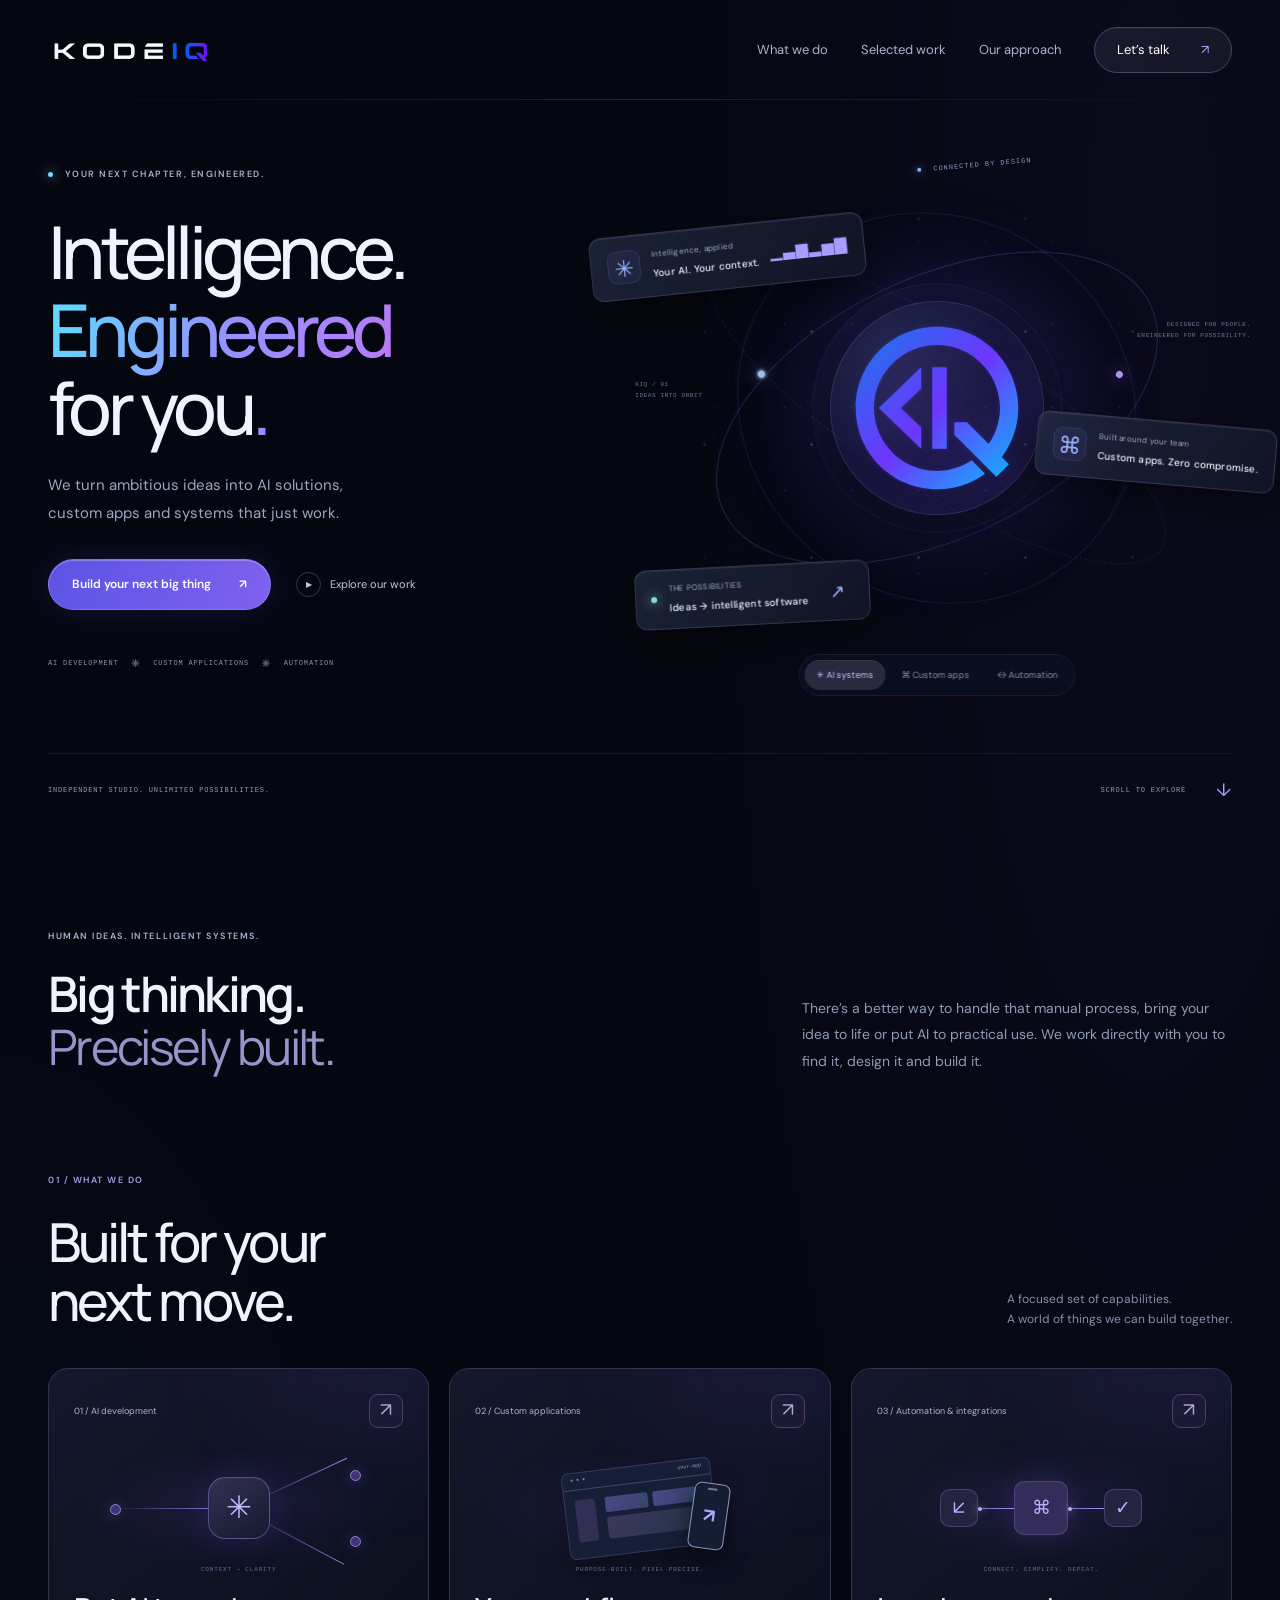
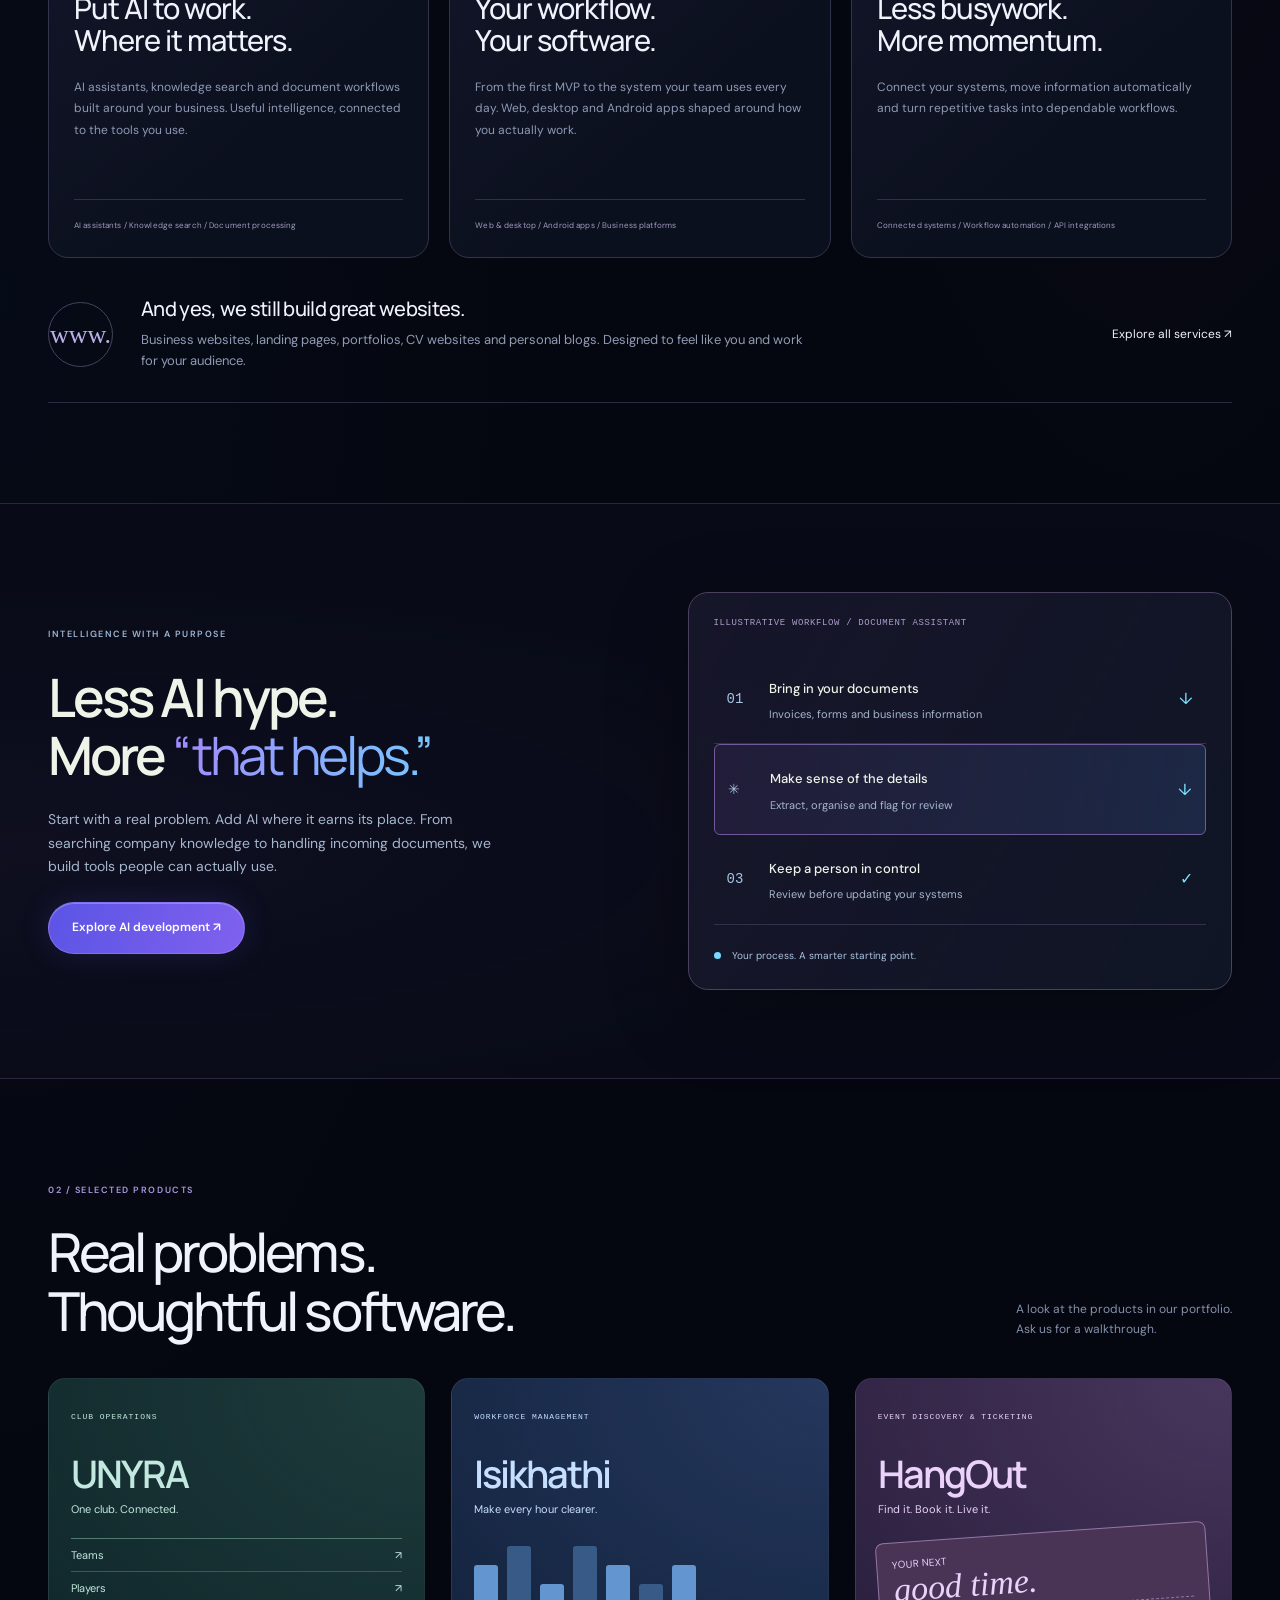
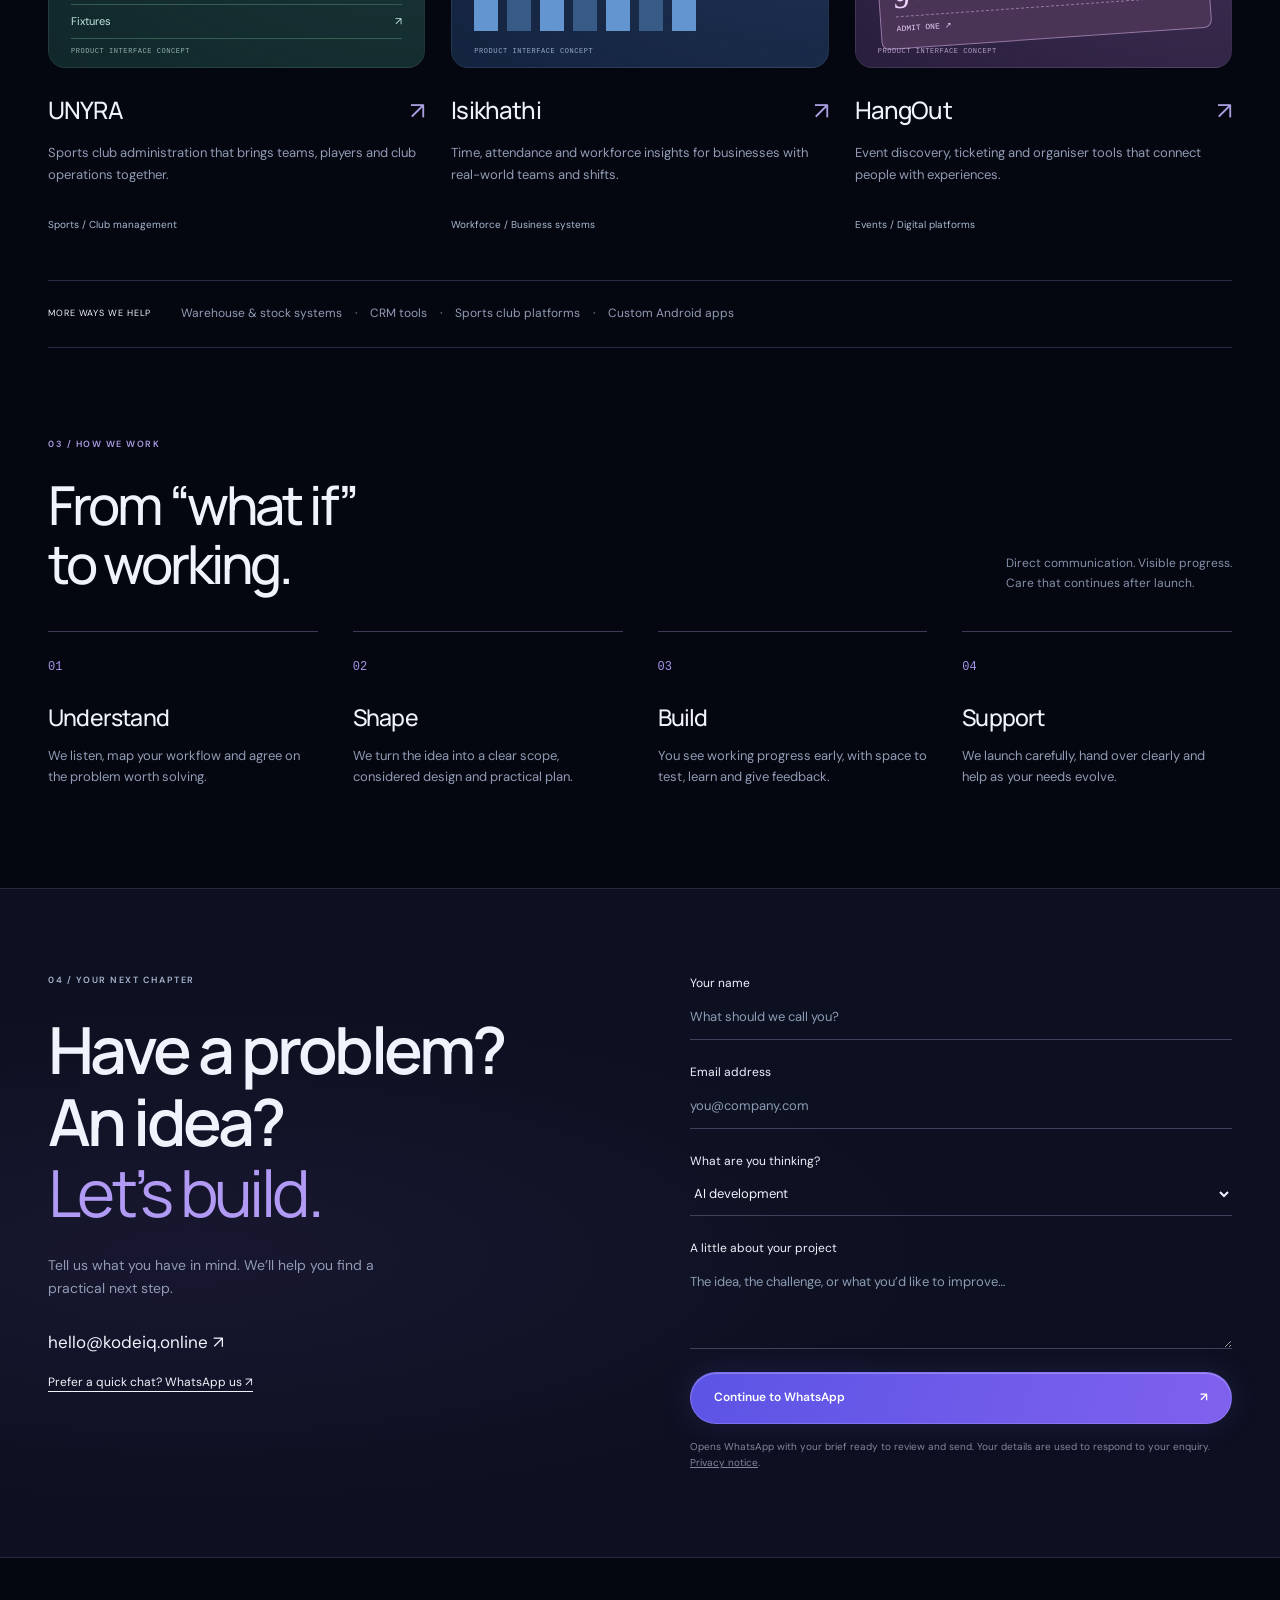
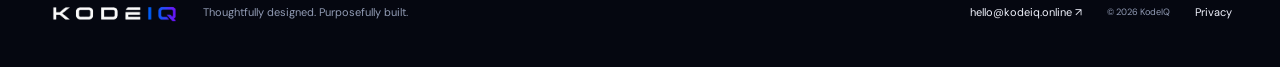
==== commit 643e7f5e: "Create futuristic orbital UI with original KodeIQ logos and floating capability explorer" ====
--- a/index.html
+++ b/index.html
@@ -1 +1 @@
-<!doctype html><html lang="en"><head><meta charset="utf-8"><meta name="viewport" content="width=device-width,initial-scale=1"><meta name="theme-color" content="#0d1516"><meta name="description" content="KodeIQ builds practical AI solutions, custom applications, websites and automation around your business."><title>KodeIQ — AI development & custom applications</title><link rel="icon" href="favicon.svg"><link rel="stylesheet" href="redesign.css"><script src="redesign.js" defer></script></head><body><a class="skip" href="#main">Skip to content</a><header class="nav wrap"><a class="brand" href="index.html" aria-label="KodeIQ home"><img src="logo.svg" alt="" width="27" height="30">kode<span>iq</span><sup>®</sup></a><button class="menu" aria-expanded="false" aria-controls="navigation">Menu ☰</button><nav id="navigation" aria-label="Main navigation"><a href="index.html#services">What we do</a><a href="index.html#work">Selected work</a><a href="index.html#process">Our approach</a><a class="nav-cta" href="index.html#contact">Let’s talk <span>↗</span></a></nav></header><main id="main"><section class="hero wrap"><div class="eyebrow"><i></i> INDEPENDENT DEVELOPMENT STUDIO</div><h1>Good ideas.<br>Intelligent <em>execution.</em></h1><div class="hero-bottom"><p>AI solutions, custom apps and connected systems.<br>Built to make your business work better.</p><a class="button" href="#contact">Let’s build something <span>↗</span></a></div><div class="hero-art" aria-label="Illustration of a connected software workflow"><div class="art-grid"></div><div class="orbit orbit-one"></div><div class="orbit orbit-two"></div><div class="core"><img src="logo.svg" alt="" width="65" height="70"></div><div class="node n1"><b>✳</b><span>AI that understands<br><strong>Your business context</strong></span></div><div class="node n2"><b>⌘</b><span>Software that fits<br><strong>Your way of working</strong></span></div><div class="node n3"><b>↗</b><span>Systems that connect<br><strong>Your next chapter</strong></span></div><div class="art-caption"><span>IDEA → INTELLIGENCE → IMPACT</span><span>BUILT AROUND YOU.</span></div></div><div class="hero-foot"><span>Practical technology. Real possibilities.</span><a href="#services">Explore what we do ↓</a></div></section><section class="intro wrap"><span class="eyebrow">A SMALL STUDIO. A BIG PICTURE.</span><h2>You know your business.<br>We build what’s <em>next.</em></h2><p>There’s a better way to handle that manual process, bring your idea to life or put AI to practical use. We work directly with you to find it, design it and build it.</p></section><section class="services wrap" id="services"><div class="section-heading"><div><span class="eyebrow">01 / WHAT WE DO</span><h2>Built for your<br>next move.</h2></div><p>A focused set of capabilities.<br>A world of things we can build together.</p></div><div class="service-grid"><article class="service"><div class="card-top"><span>01 / AI development</span><a href="ai-development.html" aria-label="Explore AI development">↗</a></div><h3>Put AI to work.<br>Where it matters.</h3><p>AI assistants, knowledge search and document workflows built around your business. Useful intelligence, connected to the tools you use.</p><div class="tags">AI assistants / Knowledge search / Document processing</div></article><article class="service"><div class="card-top"><span>02 / Custom applications</span><a href="software-development.html" aria-label="Explore Custom applications">↗</a></div><h3>Your workflow.<br>Your software.</h3><p>From the first MVP to the system your team uses every day. Web, desktop and Android apps shaped around how you actually work.</p><div class="tags">Web & desktop / Android apps / Business platforms</div></article><article class="service"><div class="card-top"><span>03 / Automation & integrations</span><a href="automation.html" aria-label="Explore Automation & integrations">↗</a></div><h3>Less busywork.<br>More momentum.</h3><p>Connect your systems, move information automatically and turn repetitive tasks into dependable workflows.</p><div class="tags">Connected systems / Workflow automation / API integrations</div></article></div><div class="web-service"><span class="web-icon">www.</span><div><h3>And yes, we still build great websites.</h3><p>Business websites, landing pages, portfolios, CV websites and personal blogs. Designed to feel like you and work for your audience.</p></div><a class="text-link" href="services.html">Explore all services ↗</a></div></section><section class="ai-section"><div class="wrap ai-inner"><div><span class="eyebrow">INTELLIGENCE WITH A PURPOSE</span><h2>Less AI hype.<br>More <em>“that helps.”</em></h2><p>Start with a real problem. Add AI where it earns its place. From searching company knowledge to handling incoming documents, we build tools people can actually use.</p><a class="button light" href="ai-development.html">Explore AI development ↗</a></div><div class="workflow"><div class="demo-label">ILLUSTRATIVE WORKFLOW / DOCUMENT ASSISTANT</div><div class="flow-step"><span>01</span><div><strong>Bring in your documents</strong><p>Invoices, forms and business information</p></div><b>↓</b></div><div class="flow-step active"><span>✳</span><div><strong>Make sense of the details</strong><p>Extract, organise and flag for review</p></div><b>↓</b></div><div class="flow-step"><span>03</span><div><strong>Keep a person in control</strong><p>Review before updating your systems</p></div><b>✓</b></div><div class="workflow-note"><i></i> Your process. A smarter starting point.</div></div></div></section><section class="wrap work" id="work"><div class="section-heading"><div><span class="eyebrow">02 / SELECTED PRODUCTS</span><h2>Real problems.<br>Thoughtful software.</h2></div><p>A look at the products in our portfolio.<br>Ask us for a walkthrough.</p></div><div class="project-grid"><article class="project"><div class="project-art club"><span class="mock-label">CLUB OPERATIONS</span><div class="mock-title">UNYRA<span>One club. Connected.</span></div><div class="club-lines"><span>Teams <b>↗</b></span><span>Players <b>↗</b></span><span>Fixtures <b>↗</b></span></div><small>PRODUCT INTERFACE CONCEPT</small></div><div class="project-title"><h3>UNYRA</h3><a href="#contact" data-service="Sports club system" aria-label="Discuss UNYRA">↗</a></div><p>Sports club administration that brings teams, players and club operations together.</p><span class="project-tag">Sports / Club management</span></article><article class="project"><div class="project-art time"><span class="mock-label">WORKFORCE MANAGEMENT</span><div class="mock-title">Isikhathi<span>Make every hour clearer.</span></div><div class="bars"><i></i><i></i><i></i><i></i><i></i><i></i><i></i></div><small>PRODUCT INTERFACE CONCEPT</small></div><div class="project-title"><h3>Isikhathi</h3><a href="#contact" data-service="Workforce management" aria-label="Discuss Isikhathi">↗</a></div><p>Time, attendance and workforce insights for businesses with real-world teams and shifts.</p><span class="project-tag">Workforce / Business systems</span></article><article class="project"><div class="project-art event"><span class="mock-label">EVENT DISCOVERY & TICKETING</span><div class="mock-title">HangOut<span>Find it. Book it. Live it.</span></div><div class="ticket">YOUR NEXT<br><strong>good time.</strong><span>ADMIT ONE ↗</span></div><small>PRODUCT INTERFACE CONCEPT</small></div><div class="project-title"><h3>HangOut</h3><a href="#contact" data-service="Event platform" aria-label="Discuss HangOut">↗</a></div><p>Event discovery, ticketing and organiser tools that connect people with experiences.</p><span class="project-tag">Events / Digital platforms</span></article></div><div class="specialist"><span>MORE WAYS WE HELP</span><p>Warehouse & stock systems <b>·</b> CRM tools <b>·</b> Sports club platforms <b>·</b> Custom Android apps</p></div></section><section class="process wrap" id="process"><div class="section-heading"><div><span class="eyebrow">03 / HOW WE WORK</span><h2>From “what if”<br>to working.</h2></div><p>Direct communication. Visible progress.<br>Care that continues after launch.</p></div><div class="steps"><article><span>01</span><h3>Understand</h3><p>We listen, map your workflow and agree on the problem worth solving.</p></article><article><span>02</span><h3>Shape</h3><p>We turn the idea into a clear scope, considered design and practical plan.</p></article><article><span>03</span><h3>Build</h3><p>You see working progress early, with space to test, learn and give feedback.</p></article><article><span>04</span><h3>Support</h3><p>We launch carefully, hand over clearly and help as your needs evolve.</p></article></div></section><section class="contact" id="contact"><div class="wrap contact-inner"><div><span class="eyebrow">04 / YOUR NEXT CHAPTER</span><h2>Have a problem?<br>An idea?<br><em>Let’s build.</em></h2><p>Tell us what you have in mind. We’ll help you find a practical next step.</p><a class="email" href="mailto:hello@kodeiq.online">hello@kodeiq.online ↗</a><a class="whatsapp" href="https://wa.me/27826535019">Prefer a quick chat? WhatsApp us ↗</a></div><form id="brief-form"><label>Your name<input name="name" autocomplete="name" required placeholder="What should we call you?" maxlength="120"></label><label>Email address<input name="email" type="email" autocomplete="email" required placeholder="you@company.com" maxlength="200"></label><label>What are you thinking?<select name="service" id="service"><option>AI development</option><option>Custom application</option><option>Automation & integrations</option><option>Business website</option><option>CV, portfolio or personal website</option><option>Sports club system</option><option>Warehouse & stock system</option><option>CRM tools</option><option>Android app</option><option>Workforce management</option><option>Event platform</option><option>Something else / help me decide</option></select></label><label>A little about your project<textarea name="message" rows="3" required maxlength="3000" placeholder="The idea, the challenge, or what you’d like to improve…"></textarea></label><button class="button" type="submit">Continue to WhatsApp <span>↗</span></button><p class="form-note">Opens WhatsApp with your brief ready to review and send. Your details are used to respond to your enquiry. <a href="privacy.html">Privacy notice</a>.</p></form></div></section></main><footer class="wrap"><a class="brand" href="index.html">kode<span>iq</span><sup>®</sup></a><p>Thoughtfully designed. Purposefully built.</p><a href="mailto:hello@kodeiq.online">hello@kodeiq.online ↗</a><small>© 2026 KodeIQ</small><a href="privacy.html">Privacy</a></footer></body></html>+<!doctype html><html lang="en"><head><meta charset="utf-8"><meta name="viewport" content="width=device-width,initial-scale=1"><meta name="theme-color" content="#0d1516"><meta name="description" content="KodeIQ builds practical AI solutions, custom applications, websites and automation around your business."><title>KodeIQ — AI development & custom applications</title><link rel="icon" href="favicon.svg"><link rel="stylesheet" href="redesign.css"><script src="redesign.js" defer></script><link rel="stylesheet" href="futuristic.css"></head><body><a class="skip" href="#main">Skip to content</a><header class="nav wrap"><a class="brand" href="index.html" aria-label="KodeIQ home"><img class="wordmark" src="KodeIQ_Wordmark_Transparent.png" alt="KodeIQ" width="190" height="43"></a><button class="menu" aria-expanded="false" aria-controls="navigation">Menu ☰</button><nav id="navigation" aria-label="Main navigation"><a href="index.html#services">What we do</a><a href="index.html#work">Selected work</a><a href="index.html#process">Our approach</a><a class="nav-cta" href="index.html#contact">Let’s talk <span>↗</span></a></nav></header><main id="main"><section class="hero wrap"><div class="hero-copy"><div class="eyebrow"><i></i> YOUR NEXT CHAPTER, ENGINEERED.</div><h1>Intelligence.<br><span>Engineered</span><br>for you<span class="period">.</span></h1><p class="hero-lead">We turn ambitious ideas into AI solutions,<br class="desktop-break"> custom apps and systems that just work.</p><div class="hero-actions"><a class="button" href="#contact">Build your next big thing <span>↗</span></a><a class="secondary-action" href="#work"><span>▶</span> Explore our work</a></div><div class="hero-proof"><span>AI DEVELOPMENT</span><b>✳</b><span>CUSTOM APPLICATIONS</span><b>✳</b><span>AUTOMATION</span></div></div><div class="hero-art" aria-label="Interactive illustration of KodeIQ services"><div class="star-field" aria-hidden="true"></div><div class="halo halo-one" aria-hidden="true"></div><div class="halo halo-two" aria-hidden="true"></div><div class="orbit orbit-one" aria-hidden="true"><i></i></div><div class="orbit orbit-two" aria-hidden="true"><i></i></div><div class="orbit orbit-three" aria-hidden="true"></div><div class="core"><div class="core-glass"></div><img src="KodeIQ_Animated_Monogram.svg" alt="KodeIQ monogram" width="210" height="210"></div><div class="floating-label"><i></i> CONNECTED BY DESIGN</div><div class="node n1"><b>✳</b><span id="float-label-one">Intelligence, applied<strong id="float-title-one">Your AI. Your context.</strong></span><i class="tiny-wave">▁▃▆▂▅▇</i></div><div class="node n2"><b>⌘</b><span id="float-label-two">Built around your team<strong id="float-title-two">Custom apps. Zero compromise.</strong></span></div><div class="node n3"><span class="status-dot"></span><span>THE POSSIBILITIES<strong id="orbit-status">Ideas → intelligent software</strong></span><b>↗</b></div><div class="orbital-coordinate coordinate-one">KIQ / 01<br>IDEAS INTO ORBIT</div><div class="orbital-coordinate coordinate-two">DESIGNED FOR PEOPLE.<br>ENGINEERED FOR POSSIBILITY.</div><div class="scene-tabs" role="group" aria-label="Explore our capabilities"><button type="button" class="scene-tab active" data-scene="ai" aria-pressed="true">✳ AI systems</button><button type="button" class="scene-tab" data-scene="apps" aria-pressed="false">⌘ Custom apps</button><button type="button" class="scene-tab" data-scene="automation" aria-pressed="false">↔ Automation</button></div></div><div class="hero-foot"><span>INDEPENDENT STUDIO. UNLIMITED POSSIBILITIES.</span><a href="#services">SCROLL TO EXPLORE <span>↓</span></a></div></section><section class="intro wrap"><span class="eyebrow">HUMAN IDEAS. INTELLIGENT SYSTEMS.</span><h2>Big thinking.<br><em>Precisely built.</em></h2><p>There’s a better way to handle that manual process, bring your idea to life or put AI to practical use. We work directly with you to find it, design it and build it.</p></section><section class="services wrap" id="services"><div class="section-heading"><div><span class="eyebrow">01 / WHAT WE DO</span><h2>Built for your<br>next move.</h2></div><p>A focused set of capabilities.<br>A world of things we can build together.</p></div><div class="service-grid"><article class="service"><div class="card-top"><span>01 / AI development</span><a href="ai-development.html" aria-label="Explore AI development">↗</a></div><div class="service-visual intelligence-visual" aria-hidden="true"><span class="visual-dot">✳</span><div class="neural-line l1"></div><div class="neural-line l2"></div><div class="neural-line l3"></div><i class="neuron a"></i><i class="neuron b"></i><i class="neuron c"></i><span class="visual-caption">CONTEXT → CLARITY</span></div><h3>Put AI to work.<br>Where it matters.</h3><p>AI assistants, knowledge search and document workflows built around your business. Useful intelligence, connected to the tools you use.</p><div class="tags">AI assistants / Knowledge search / Document processing</div></article><article class="service"><div class="card-top"><span>02 / Custom applications</span><a href="software-development.html" aria-label="Explore Custom applications">↗</a></div><div class="service-visual app-visual" aria-hidden="true"><div class="mini-window"><div class="mini-toolbar">● ● ● <span>your-app</span></div><div class="mini-layout"><i></i><div><b></b><b></b><span></span></div></div></div><div class="mini-phone"><i></i><b>↗</b></div><span class="visual-caption">PURPOSE-BUILT. PIXEL-PRECISE.</span></div><h3>Your workflow.<br>Your software.</h3><p>From the first MVP to the system your team uses every day. Web, desktop and Android apps shaped around how you actually work.</p><div class="tags">Web & desktop / Android apps / Business platforms</div></article><article class="service"><div class="card-top"><span>03 / Automation & integrations</span><a href="automation.html" aria-label="Explore Automation & integrations">↗</a></div><div class="service-visual automation-visual" aria-hidden="true"><span class="flow-token">↙</span><i></i><span class="flow-token central">⌘</span><i></i><span class="flow-token">✓</span><span class="visual-caption">CONNECT. SIMPLIFY. REPEAT.</span></div><h3>Less busywork.<br>More momentum.</h3><p>Connect your systems, move information automatically and turn repetitive tasks into dependable workflows.</p><div class="tags">Connected systems / Workflow automation / API integrations</div></article></div><div class="web-service"><span class="web-icon">www.</span><div><h3>And yes, we still build great websites.</h3><p>Business websites, landing pages, portfolios, CV websites and personal blogs. Designed to feel like you and work for your audience.</p></div><a class="text-link" href="services.html">Explore all services ↗</a></div></section><section class="ai-section"><div class="wrap ai-inner"><div><span class="eyebrow">INTELLIGENCE WITH A PURPOSE</span><h2>Less AI hype.<br>More <em>“that helps.”</em></h2><p>Start with a real problem. Add AI where it earns its place. From searching company knowledge to handling incoming documents, we build tools people can actually use.</p><a class="button light" href="ai-development.html">Explore AI development ↗</a></div><div class="workflow"><div class="demo-label">ILLUSTRATIVE WORKFLOW / DOCUMENT ASSISTANT</div><div class="flow-step"><span>01</span><div><strong>Bring in your documents</strong><p>Invoices, forms and business information</p></div><b>↓</b></div><div class="flow-step active"><span>✳</span><div><strong>Make sense of the details</strong><p>Extract, organise and flag for review</p></div><b>↓</b></div><div class="flow-step"><span>03</span><div><strong>Keep a person in control</strong><p>Review before updating your systems</p></div><b>✓</b></div><div class="workflow-note"><i></i> Your process. A smarter starting point.</div></div></div></section><section class="wrap work" id="work"><div class="section-heading"><div><span class="eyebrow">02 / SELECTED PRODUCTS</span><h2>Real problems.<br>Thoughtful software.</h2></div><p>A look at the products in our portfolio.<br>Ask us for a walkthrough.</p></div><div class="project-grid"><article class="project"><div class="project-art club"><span class="mock-label">CLUB OPERATIONS</span><div class="mock-title">UNYRA<span>One club. Connected.</span></div><div class="club-lines"><span>Teams <b>↗</b></span><span>Players <b>↗</b></span><span>Fixtures <b>↗</b></span></div><small>PRODUCT INTERFACE CONCEPT</small></div><div class="project-title"><h3>UNYRA</h3><a href="#contact" data-service="Sports club system" aria-label="Discuss UNYRA">↗</a></div><p>Sports club administration that brings teams, players and club operations together.</p><span class="project-tag">Sports / Club management</span></article><article class="project"><div class="project-art time"><span class="mock-label">WORKFORCE MANAGEMENT</span><div class="mock-title">Isikhathi<span>Make every hour clearer.</span></div><div class="bars"><i></i><i></i><i></i><i></i><i></i><i></i><i></i></div><small>PRODUCT INTERFACE CONCEPT</small></div><div class="project-title"><h3>Isikhathi</h3><a href="#contact" data-service="Workforce management" aria-label="Discuss Isikhathi">↗</a></div><p>Time, attendance and workforce insights for businesses with real-world teams and shifts.</p><span class="project-tag">Workforce / Business systems</span></article><article class="project"><div class="project-art event"><span class="mock-label">EVENT DISCOVERY & TICKETING</span><div class="mock-title">HangOut<span>Find it. Book it. Live it.</span></div><div class="ticket">YOUR NEXT<br><strong>good time.</strong><span>ADMIT ONE ↗</span></div><small>PRODUCT INTERFACE CONCEPT</small></div><div class="project-title"><h3>HangOut</h3><a href="#contact" data-service="Event platform" aria-label="Discuss HangOut">↗</a></div><p>Event discovery, ticketing and organiser tools that connect people with experiences.</p><span class="project-tag">Events / Digital platforms</span></article></div><div class="specialist"><span>MORE WAYS WE HELP</span><p>Warehouse & stock systems <b>·</b> CRM tools <b>·</b> Sports club platforms <b>·</b> Custom Android apps</p></div></section><section class="process wrap" id="process"><div class="section-heading"><div><span class="eyebrow">03 / HOW WE WORK</span><h2>From “what if”<br>to working.</h2></div><p>Direct communication. Visible progress.<br>Care that continues after launch.</p></div><div class="steps"><article><span>01</span><h3>Understand</h3><p>We listen, map your workflow and agree on the problem worth solving.</p></article><article><span>02</span><h3>Shape</h3><p>We turn the idea into a clear scope, considered design and practical plan.</p></article><article><span>03</span><h3>Build</h3><p>You see working progress early, with space to test, learn and give feedback.</p></article><article><span>04</span><h3>Support</h3><p>We launch carefully, hand over clearly and help as your needs evolve.</p></article></div></section><section class="contact" id="contact"><div class="wrap contact-inner"><div><span class="eyebrow">04 / YOUR NEXT CHAPTER</span><h2>Have a problem?<br>An idea?<br><em>Let’s build.</em></h2><p>Tell us what you have in mind. We’ll help you find a practical next step.</p><a class="email" href="mailto:hello@kodeiq.online">hello@kodeiq.online ↗</a><a class="whatsapp" href="https://wa.me/27826535019">Prefer a quick chat? WhatsApp us ↗</a></div><form id="brief-form"><label>Your name<input name="name" autocomplete="name" required placeholder="What should we call you?" maxlength="120"></label><label>Email address<input name="email" type="email" autocomplete="email" required placeholder="you@company.com" maxlength="200"></label><label>What are you thinking?<select name="service" id="service"><option>AI development</option><option>Custom application</option><option>Automation & integrations</option><option>Business website</option><option>CV, portfolio or personal website</option><option>Sports club system</option><option>Warehouse & stock system</option><option>CRM tools</option><option>Android app</option><option>Workforce management</option><option>Event platform</option><option>Something else / help me decide</option></select></label><label>A little about your project<textarea name="message" rows="3" required maxlength="3000" placeholder="The idea, the challenge, or what you’d like to improve…"></textarea></label><button class="button" type="submit">Continue to WhatsApp <span>↗</span></button><p class="form-note">Opens WhatsApp with your brief ready to review and send. Your details are used to respond to your enquiry. <a href="privacy.html">Privacy notice</a>.</p></form></div></section></main><footer class="wrap"><a class="brand" href="index.html" aria-label="KodeIQ home"><img class="wordmark" src="KodeIQ_Wordmark_Transparent.png" alt="KodeIQ" width="190" height="43"></a><p>Thoughtfully designed. Purposefully built.</p><a href="mailto:hello@kodeiq.online">hello@kodeiq.online ↗</a><small>© 2026 KodeIQ</small><a href="privacy.html">Privacy</a></footer></body></html>
--- a/redesign.css
+++ b/redesign.css
@@ -7,3 +7,6 @@
 @media(prefers-reduced-motion:reduce){html{scroll-behavior:auto}*{animation:none!important;transition:none!important}}
 :root{--tx1:#142125;--tx2:#596565;--tx3:#677164;--blue:#547346;--grad:linear-gradient(120deg,#506b44,#294d49)}
 .top-nav .brand a{font-size:27px;gap:0;letter-spacing:-1.5px}.top-nav .brand a::before{width:27px;height:30px;flex-basis:27px;background-image:url('logo.svg');margin-right:9px;filter:none}.top-nav .brand a::after{display:none}.top-nav .brand .accent{font-size:27px}.container .hero h1 span{background:none;-webkit-text-fill-color:currentColor}.top-nav .nav-links a{color:var(--ink)}
+/* Dark KodeIQ palette */
+:root{color-scheme:dark;--ink:#edf2f9;--muted:#a4b0c2;--paper:#080c14;--line:#253044;--lime:#78d9ff;--dark:#0c1320;--tx1:#edf2f9;--tx2:#a4b0c2;--tx3:#98a9bf;--blue:#78d9ff;--grad:linear-gradient(120deg,#64d8ff,#a594ff)}
+body{background:var(--paper)}a:hover{color:#78d9ff}.skip{background:#111b2b;color:#edf2f9}a:focus-visible,button:focus-visible{outline-color:#78d9ff}.hero h1 em,.contact h2 em{color:#8abfff}.eyebrow i,.workflow-note i{background:#78d9ff}.nav-cta{border-color:#52627a}.menu{color:var(--ink);border-color:#52627a}.button,.light{background:#8bcfff;color:#07101b}.button:hover,.light:hover{background:#b3e3ff;color:#07101b}.hero-art{background-color:#0e1728;background-image:radial-gradient(ellipse at 50% 110%,#263b66 0,transparent 65%);border:1px solid #263a55}.core{background:#172842;border-color:#6b92c65c;box-shadow:0 0 75px #5e8cff24}.node{background:#142239ed;border-color:#54739b55;color:#a5b9d4}.node strong{color:#eff5ff}.orbit{border-color:#90b5eb2b}.art-grid{background-image:linear-gradient(#9fbfff0b 1px,transparent 1px),linear-gradient(90deg,#9fbfff0b 1px,transparent 1px)}.art-caption{color:#a6b9d2}.service,.service:nth-child(2),.service:nth-child(3){background:#101826;border-color:#29364a}.service:hover{background:#172337}.card-top a{border-color:#40516b}.tags{border-color:#2b3b51;color:#a8bad2}.ai-section{background:#0c1423;border-block:1px solid #263247}.ai-inner .eyebrow{color:#9eb7d5}.ai-inner p{color:#a6b6cd}.workflow{background:#111f32;border-color:#354863}.demo-label{color:#a7bddb}.flow-step{border-color:#31415a}.flow-step>span{color:#a9c4e6}.flow-step.active{background:#1d3350;border-color:#4d729f}.workflow-note{color:#acc3df}.project-tag{color:#a8bad2}.club{background:#142d30;color:#c3e8df}.time{background:#172b46;color:#c6deff}.event{background:#32263e;color:#ead2fa}.club-lines{border-color:#507a70}.club-lines span{border-color:#375c54}.bars i{background:#6396d0}.bars i:nth-child(2n){background:#375b86}.ticket{background:#493455;border-color:#9476a4}.ticket span{border-color:#9476a4}.steps article{border-color:#354862}.steps span{color:#8abfff}.contact,.detail-cta{background:#101c2d}.contact{border-block:1px solid #293b52}form input,form select,form textarea{border-color:#4c5e78;color:var(--ink)}form select option{background:#101c2d;color:var(--ink)}form input:focus,form select:focus,form textarea:focus{outline-color:#8bcfff}input::placeholder,textarea::placeholder{color:#8b9cb4;opacity:1}.package,.inquiry-form,.service-card{background:#101826!important;border-color:#29364a!important}.package.featured{border-color:#6098ce!important}.price-banner{background:#13253a!important;border-color:#3f6183!important}.pkg-badge{background:#19324d!important;color:#c6e4ff!important}.form-row input,.form-row select,.form-row textarea{background:#0b1320!important;color:var(--ink)!important;border-color:#425873!important}.btn-submit,.container .btn{background:#8bcfff!important;color:#07101b!important;border-color:#8bcfff!important}.container .hero h1 span,.inquiry-form h2 span,.top-nav .accent{color:#8abfff}.top-nav .nav-links a.active,.top-nav .nav-links a:hover{background:#19304a;border-color:#42688f}.top-nav .brand a{color:var(--ink)}
--- a/futuristic.css
+++ b/futuristic.css
@@ -0,0 +1,9 @@
+/* KodeIQ / orbital interface */
+:root{--paper:#050710;--dark:#080b18;--ink:#f0f2fc;--muted:#919bb4;--line:#242a40;--lime:#7ee4ff;--accent:#8d78ff;--fh:'Manrope',Arial,sans-serif}
+body{background:#050710;background-image:radial-gradient(ellipse at 90% 5%,#31226420,transparent 30%),radial-gradient(ellipse at 0% 39%,#003c6b13,transparent 30%)}.wrap{width:min(1320px,calc(100% - 96px))}.nav{height:100px;border:0;position:relative;z-index:3}.nav::after{content:'';position:absolute;bottom:0;left:0;right:0;height:1px;background:linear-gradient(90deg,transparent,#46507065,transparent)}.brand .wordmark{display:block;width:162px;height:auto;margin:0;object-fit:contain}.nav nav{gap:33px;color:#abb3cb}.nav nav>a:hover{color:white}.nav-cta{border-color:#47455e;background:linear-gradient(120deg,#33304b65,#151626);border-radius:30px;padding:11px 22px;color:white;box-shadow:inset 0 1px #ffffff0c}.nav-cta span{color:#b3a4ff}.hero{min-height:735px;display:grid;grid-template-columns:1fr 1fr;position:relative;padding-top:68px;column-gap:12px;align-items:start}.hero-copy{position:relative;z-index:2;pointer-events:none}.hero-copy a{pointer-events:auto}.eyebrow{font-size:9px;letter-spacing:.17em;color:#a8b3ce}.eyebrow i{width:5px;height:5px;box-shadow:0 0 12px #7bdfff}.hero h1{font-size:clamp(54px,5.7vw,86px);line-height:1.07;letter-spacing:-.065em;font-weight:500;margin:30px 0 25px}.hero h1>span:not(.period){background:linear-gradient(110deg,#62d8ff 5%,#9393ff 52%,#bb78f6);background-clip:text;-webkit-text-fill-color:transparent}.hero h1 .period{color:#9e8aff}.hero-lead{font-size:15px;line-height:1.9;max-width:450px;color:#9ba6c0}.hero-actions{display:flex;align-items:center;gap:25px;margin-top:31px}.button{border-radius:30px;padding:15px 23px;color:white;background:linear-gradient(110deg,#5b54e5,#8061ee);box-shadow:0 0 32px #7260ff27,inset 0 1px #ffffff40;gap:28px;font-size:12px;border:1px solid #a193ff70}.button:hover{background:linear-gradient(110deg,#746af6,#9775ff);color:white;box-shadow:0 0 45px #7260ff45;transform:translateY(-3px)}.secondary-action{font-size:11px;color:#c3c9da;display:flex;gap:9px;align-items:center;white-space:nowrap}.secondary-action>span{font-size:8px;display:grid;place-items:center;width:25px;height:25px;border:1px solid #34384f;border-radius:50%}.hero-proof{display:flex;align-items:center;gap:13px;font:7px monospace;letter-spacing:.12em;color:#8a94ae;margin-top:45px}.hero-proof b{color:#5f597f;font-size:13px}.hero-art{position:relative;min-width:0;height:570px;margin:-28px -25px 0 -30px;border:0;background:none;overflow:visible;isolation:isolate;border-radius:0;perspective:1000px;transition:filter .6s}.hero-art[data-scene="apps"]{filter:hue-rotate(27deg)}.hero-art[data-scene="automation"]{filter:hue-rotate(-30deg)}.star-field{position:absolute;inset:0;background-image:radial-gradient(circle,#b9b8ff 1px,transparent 1.5px),radial-gradient(circle,#536d9a .8px,transparent 1.2px);background-size:107px 113px,67px 83px;background-position:35px 22px,1px 60px;mask-image:radial-gradient(ellipse,#000,transparent 70%);opacity:.5}.halo{position:absolute;left:50%;top:47%;border-radius:50%;pointer-events:none;transform:translate(-50%,-50%)}.halo-one{height:440px;width:440px;background:radial-gradient(circle,#5546bd32,transparent 66%);filter:blur(20px)}.halo-two{height:250px;width:250px;box-shadow:0 0 80px #4039cf30,inset 0 0 50px #5361ee19;background:radial-gradient(circle at 30% 20%,#7664ff12,transparent 70%);border:1px solid #8777ff20}.core{left:50%;top:47%;width:230px;height:230px;background:transparent;border:0;box-shadow:none;border-radius:50%;transform:translate(-50%,-50%);animation:coreFloat 7s ease-in-out infinite}.core img{position:relative;width:200px;height:200px;filter:drop-shadow(0 0 25px #6343ee60);z-index:1}.core-glass{position:absolute;inset:8px;border-radius:50%;border:1px solid #9591ff33;background:radial-gradient(circle at 28% 24%,#c6d6ff16,transparent 50%),linear-gradient(150deg,#09112099,#21144355);box-shadow:inset 0 0 35px #4c5fdd1a,0 18px 70px #0008}.orbit{left:50%;top:47%;width:475px;height:260px;border:1px solid #7175cb45;transform:translate(-50%,-50%) rotate(-26deg);border-radius:50%;box-shadow:0 0 12px #5563f50c;pointer-events:none}.orbit-one::after,.orbit-two::after{content:'';position:absolute;left:19%;top:7%;width:7px;height:7px;background:#94c5ff;border-radius:50%;box-shadow:0 0 18px #68a6ff,0 0 4px #fff}.orbit-two{width:410px;height:380px;transform:translate(-50%,-50%) rotate(37deg);border-color:#6872b528}.orbit-two::after{left:80%;top:13%;background:#b091ff;box-shadow:0 0 18px #9a6dff}.orbit-three{width:530px;height:160px;transform:translate(-50%,-50%) rotate(32deg);border-style:dashed;border-color:#6a78a52b}.floating-label{position:absolute;top:21px;left:47%;font:7px monospace;letter-spacing:.14em;color:#8898c2;transform:rotate(-5deg)}.floating-label i{display:inline-block;width:4px;height:4px;background:#87afff;border-radius:50%;margin-right:7px;box-shadow:0 0 8px #87afff}.node{background:linear-gradient(125deg,#29324d99,#111527d9);border:1px solid #737eaa45;box-shadow:inset 0 1px #ffffff12,0 15px 40px #0007;backdrop-filter:blur(18px);border-radius:12px;gap:12px;padding:14px 16px;z-index:2;animation:floatPanel 6s ease-in-out infinite}.node b{width:33px;height:33px;display:grid;place-items:center;background:#7886ff14;border:1px solid #8b9fff22;border-radius:9px;font-size:23px;color:#99b4ff}.node span{font-size:8px;letter-spacing:.025em;color:#9ba9c6}.node strong{display:block;font-size:10px;font-weight:500;margin-top:3px;color:#edf3ff}.n1{left:-4%;top:85px;transform:rotate(-6deg)}.n2{right:-3%;top:280px;transform:rotate(5deg);animation-delay:-2s}.n3{left:3%;right:auto;bottom:85px;transform:rotate(-3deg);animation-delay:-4s;padding:12px 15px}.n3 b{border:0;background:none;font-size:18px}.tiny-wave{color:#a99bff;font:16px monospace;letter-spacing:1px;font-style:normal}.status-dot{width:6px;height:6px;border-radius:50%;background:#81dfd0;box-shadow:0 0 12px #81dfd0}.orbital-coordinate{position:absolute;font:6px/1.8 monospace;color:#6b789c;letter-spacing:.1em}.coordinate-one{left:3%;top:240px}.coordinate-two{right:1%;top:180px;text-align:right}.scene-tabs{position:absolute;bottom:14px;left:50%;transform:translateX(-50%);display:flex;gap:4px;padding:5px;background:#0c1123bd;backdrop-filter:blur(10px);border:1px solid #3a42614d;border-radius:30px;white-space:nowrap}.scene-tab{border:0;background:transparent;border-radius:25px;padding:9px 12px;font:9px var(--fb);color:#858fae;cursor:pointer;transition:background .25s,color .25s}.scene-tab.active{background:#292940;color:#cec6ff;box-shadow:inset 0 1px #ffffff12}.scene-tab:hover{color:white}.hero-foot{grid-column:1/-1;border-top:1px solid #282c4266;font:7px monospace;letter-spacing:.12em;padding:24px 0 0;margin-top:10px;align-items:center}.hero-foot a{display:flex;align-items:center;gap:30px}.hero-foot a>span{font:18px var(--fb);color:#ad9aff}.intro{padding:95px 0 100px;position:relative}.intro h2{font-size:49px}.intro h2 em{font-family:var(--fh);font-style:normal;color:#9894c9}.intro p{font-size:14px;line-height:1.9}.section-heading h2{font-weight:500;letter-spacing:-.055em}.section-heading .eyebrow{color:#a79be3}.section-heading p{color:#8590aa;font-size:12px}.service-grid{gap:20px}.service,.service:nth-child(2),.service:nth-child(3){position:relative;overflow:hidden;background:linear-gradient(140deg,#15172c,#0b101e 70%);border:1px solid #33334b;border-radius:20px;padding:25px}.service::before{content:'';position:absolute;width:230px;height:150px;background:#7958fa15;filter:blur(55px);top:-80px;right:-70px;pointer-events:none}.service:hover{background:linear-gradient(140deg,#1d1d37,#101729);border-color:#7565b6;transform:translateY(-5px);box-shadow:0 20px 65px #0004}.service{transition:transform .3s,border-color .3s,box-shadow .3s}.card-top{margin-bottom:5px;font-size:9px;color:#adb4cf}.card-top a{border-color:#48415d;background:#28203955;border-radius:9px;font-size:19px}.service h3{font-size:29px;margin-top:16px;font-weight:500}.service p{font-size:12px;color:#8e9ab5}.tags{border-color:#303046;color:#a29abf;font-size:8px}.service-visual{height:130px;position:relative;margin:15px -5px 20px;display:flex;align-items:center;justify-content:center;isolation:isolate}.service-visual::before{content:'';position:absolute;inset:0;background:radial-gradient(ellipse,#7355df1c,transparent 65%);z-index:-1}.visual-dot{width:62px;height:62px;border:1px solid #8c7ad685;background:linear-gradient(145deg,#333151,#131a30);box-shadow:0 0 35px #8655ff25;display:grid;place-items:center;border-radius:17px;font-size:31px;color:#c3b8ff;z-index:1}.visual-caption{position:absolute;bottom:0;font:6px monospace;letter-spacing:.14em;color:#686c96}.neural-line{height:1px;background:linear-gradient(90deg,transparent,#9a78e6);position:absolute;top:50%;left:12%;width:35%}.neural-line.l2{transform:rotate(-25deg);left:50%;width:35%;transform-origin:left}.neural-line.l3{transform:rotate(28deg);left:50%;width:35%;transform-origin:left}.neuron{position:absolute;width:11px;height:11px;border:1px solid #8984cf;background:#423377;border-radius:50%;box-shadow:0 0 15px #8272dc50}.neuron.a{left:12%;top:47%}.neuron.b{right:14%;top:21%}.neuron.c{right:14%;bottom:20%}.mini-window{width:150px;height:87px;border:1px solid #6968a65e;border-radius:7px;background:#161f37;transform:rotate(-7deg);box-shadow:0 12px 30px #0005}.mini-toolbar{height:17px;border-bottom:1px solid #41466c;font:5px monospace;color:#7f7cbe;padding:4px 8px}.mini-toolbar span{float:right;color:#8da6c6}.mini-layout{display:flex;gap:10px;padding:10px}.mini-layout>i{height:42px;width:20px;background:#313054;border-radius:3px}.mini-layout>div{flex:1;display:flex;flex-wrap:wrap;gap:5px}.mini-layout b{width:44%;height:15px;background:linear-gradient(120deg,#4e4589,#32476b);border-radius:2px}.mini-layout div>span{width:94%;height:22px;border-radius:3px;background:linear-gradient(120deg,#3b375c,#25354e)}.mini-phone{position:absolute;width:36px;height:66px;left:65%;top:40px;border:1px solid #9094c1;border-radius:7px;background:#151d32;transform:rotate(8deg);box-shadow:0 8px 25px #0008;display:grid;place-items:center}.mini-phone i{position:absolute;top:4px;width:10px;height:2px;border-radius:3px;background:#72749b}.mini-phone b{font-size:19px;color:#a1acff}.flow-token{height:38px;width:38px;border:1px solid #655c9a88;border-radius:10px;background:#252440;display:grid;place-items:center;font-size:19px;color:#c2acff}.flow-token.central{height:54px;width:54px;background:#342d5a;box-shadow:0 0 30px #8d64f02a}.automation-visual>i{width:36px;height:1px;background:linear-gradient(90deg,#756fa0,#ae8bff);position:relative}.automation-visual>i::after{content:'';width:4px;height:4px;border-radius:50%;position:absolute;background:#c3a6ff;top:-1px;animation:dataPacket 3s linear infinite;box-shadow:0 0 8px #b9a3ff}.web-service{border-color:#2c2a42}.web-icon{border-color:#484160;color:#bbb1e7}.web-service h3{font-weight:500}.ai-section{background:radial-gradient(ellipse at 0% 60%,#39265c22,transparent 55%),#080b17;border-color:#2a263e}.ai-inner h2 em{font-family:var(--fh);font-style:normal;background:linear-gradient(100deg,#a18aff,#76c7ff);background-clip:text;-webkit-text-fill-color:transparent}.workflow{border-radius:20px;background:linear-gradient(120deg,#1d1b33a8,#101525);border-color:#4b405f;box-shadow:0 20px 80px #0005}.flow-step{border-color:#333149}.flow-step.active{background:linear-gradient(100deg,#3a2b5755,#1c2845);border-color:#715a9b}.demo-label{color:#ab9dc8}.work{position:relative}.project-art{border-radius:17px;border:1px solid #ffffff10}.club{background:radial-gradient(ellipse at top right,#3a655f55,transparent),#10272b}.time{background:radial-gradient(ellipse at top right,#3f568b66,transparent),#13233e}.event{background:radial-gradient(ellipse at top right,#765b8b66,transparent),#291e3d}.project-title h3{font-weight:500}.project-title a{color:#aaa1e2}.specialist{border-color:#2a2b42}.steps article{border-color:#403957}.steps span{color:#a296ed}.steps h3{font-weight:500}.contact{background:radial-gradient(ellipse at 15% 55%,#523c8627,transparent 50%),#0d1020;border-color:#2a2940}.contact h2 em{font-family:var(--fh);font-style:normal;color:#b19af4}form input,form select,form textarea{border-color:#42415c}.form-note{color:#85849e}.detail-cta{background:linear-gradient(120deg,#211a38,#111a2e)}.package,.inquiry-form,.service-card{background:linear-gradient(140deg,#19172c,#0c1424)!important;border-color:#3b3454!important;border-radius:18px}.btn-submit,.container .btn{background:linear-gradient(110deg,#5b54e5,#8061ee)!important;color:white!important;border-color:#9f8ce8!important}.pkg-badge{background:#332849!important;color:#c9bcff!important}.top-nav .brand a::before,.top-nav .brand a::after{display:none}.top-nav .brand a{font-size:0}.top-nav .brand a{width:162px;height:40px;background:url('KodeIQ_Wordmark_Transparent.png') center/contain no-repeat}.top-nav .brand a .accent{font-size:0}footer .brand .wordmark{width:130px}.contact .email{font-size:17px}.skip{background:#111728}
+@keyframes floatPanel{0%,100%{translate:0 0}50%{translate:0 -12px}}@keyframes coreFloat{0%,100%{translate:0 0}50%{translate:0 -7px}}@keyframes dataPacket{from{left:0;opacity:0}20%{opacity:1}80%{opacity:1}to{left:100%;opacity:0}}
+@media(min-width:1450px){.hero{min-height:790px;padding-top:85px}.hero-art{height:620px}.hero h1{font-size:92px}.hero-lead{font-size:16px}.n1{top:110px}.n2{top:310px}.n3{bottom:105px}}
+@media(max-width:1100px)and(min-width:721px){.wrap{width:calc(100% - 48px)}.hero-actions{gap:13px}.hero-actions .button{padding:13px 17px;gap:16px;font-size:10px}.secondary-action{font-size:9px}.hero-art{margin-left:-60px;margin-right:-10px;transform:scale(.88);transform-origin:center 30%}.hero{column-gap:0;min-height:680px}.hero-proof{font-size:6px;gap:8px}.hero-lead{font-size:13px}.n1{left:0}.n2{right:-4%}.intro h2{font-size:42px}.service h3{font-size:25px}.nav nav{gap:23px}}
+@media(max-width:720px){.wrap{width:calc(100% - 40px)}.nav{height:82px}.brand .wordmark{width:140px}.hero{display:flex;flex-direction:column;min-height:0;padding-top:35px;overflow:visible}.hero-copy{width:100%}.hero h1{font-size:clamp(53px,12vw,78px);line-height:1.06;margin-top:23px}.hero-lead{font-size:13px}.hero-actions{gap:20px;margin-top:24px;flex-wrap:wrap}.hero-actions .button{font-size:11px;padding:14px 20px;gap:20px}.secondary-action{font-size:10px}.hero-proof{font-size:6px;margin-top:27px;gap:9px;letter-spacing:.07em}.hero-art{margin:15px -10px 0;width:calc(100% + 20px);height:470px;transform:none;overflow:hidden}.core{width:180px;height:180px;top:45%}.core img{width:160px;height:160px}.halo-one{width:350px;height:350px;top:45%}.halo-two{width:205px;height:205px;top:45%}.orbit{top:45%;width:360px;height:210px}.orbit-two{width:300px;height:290px}.orbit-three{width:390px;height:135px}.floating-label{top:27px;left:44%;font-size:6px}.node{padding:10px 12px;gap:9px}.node span{font-size:7px}.node strong{font-size:9px}.node b{height:27px;width:27px;font-size:19px}.n1{top:70px;left:4%}.n2{right:2%;top:260px}.n3{left:4%;bottom:67px;padding:9px 12px}.tiny-wave{font-size:12px}.coordinate-one{left:5%;top:215px;font-size:5px}.coordinate-two{right:3%;top:165px;font-size:5px}.scene-tabs{bottom:9px}.scene-tab{font-size:8px;padding:8px 10px}.hero-foot{width:100%;font-size:6px;margin-top:15px;padding-top:20px;gap:10px}.hero-foot a{gap:12px;white-space:nowrap}.hero-foot>span{max-width:150px;line-height:1.8}.intro{padding:65px 0}.intro h2{font-size:40px}.intro p{font-size:13px}.service{padding:25px;border-radius:17px}.service h3{font-size:32px}.service p{font-size:13px}.service-visual{height:145px;margin:10px 0 24px}.visual-caption{font-size:7px}.service-grid{gap:18px}.nav nav{top:81px;background:#0d1020f5;backdrop-filter:blur(20px);border-color:#35314c}.nav .menu{border-radius:20px;border-color:#45405c;color:#bcb4d9}.intro>.eyebrow{font-size:8px}.detail h1{font-size:48px}.contact h2{font-size:53px}}
+@media(prefers-reduced-motion:reduce){.core,.node,.automation-visual>i::after{animation:none!important}.button,.service,.hero-art{transition:none!important}}
+body{overflow-x:clip}.hero-actions .button{white-space:nowrap}.hero-actions{flex-wrap:wrap}@media(min-width:721px)and(max-width:1100px){.hero-art{transform:scale(.82);margin-right:0}.n2{right:0}.hero-actions{gap:15px}.hero-actions .button{padding:13px 17px}.hero-actions .secondary-action{font-size:10px}} 
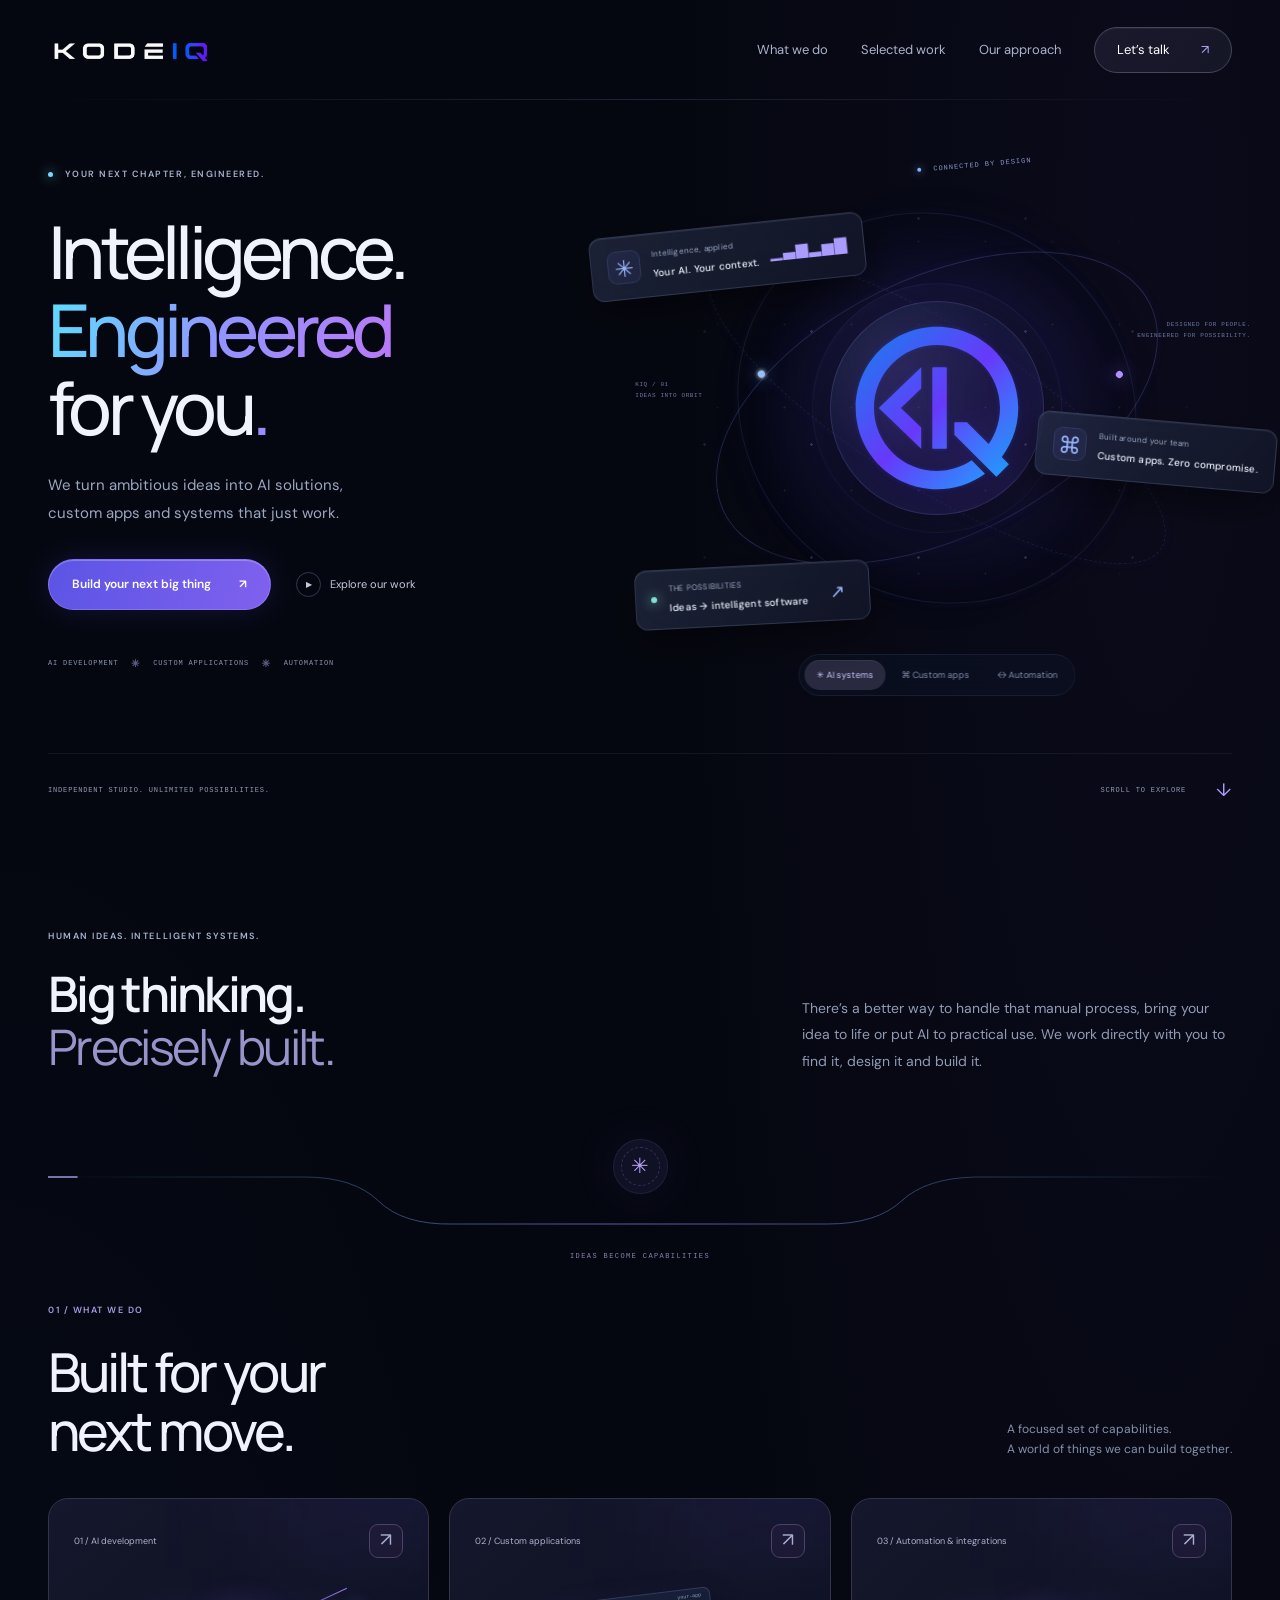
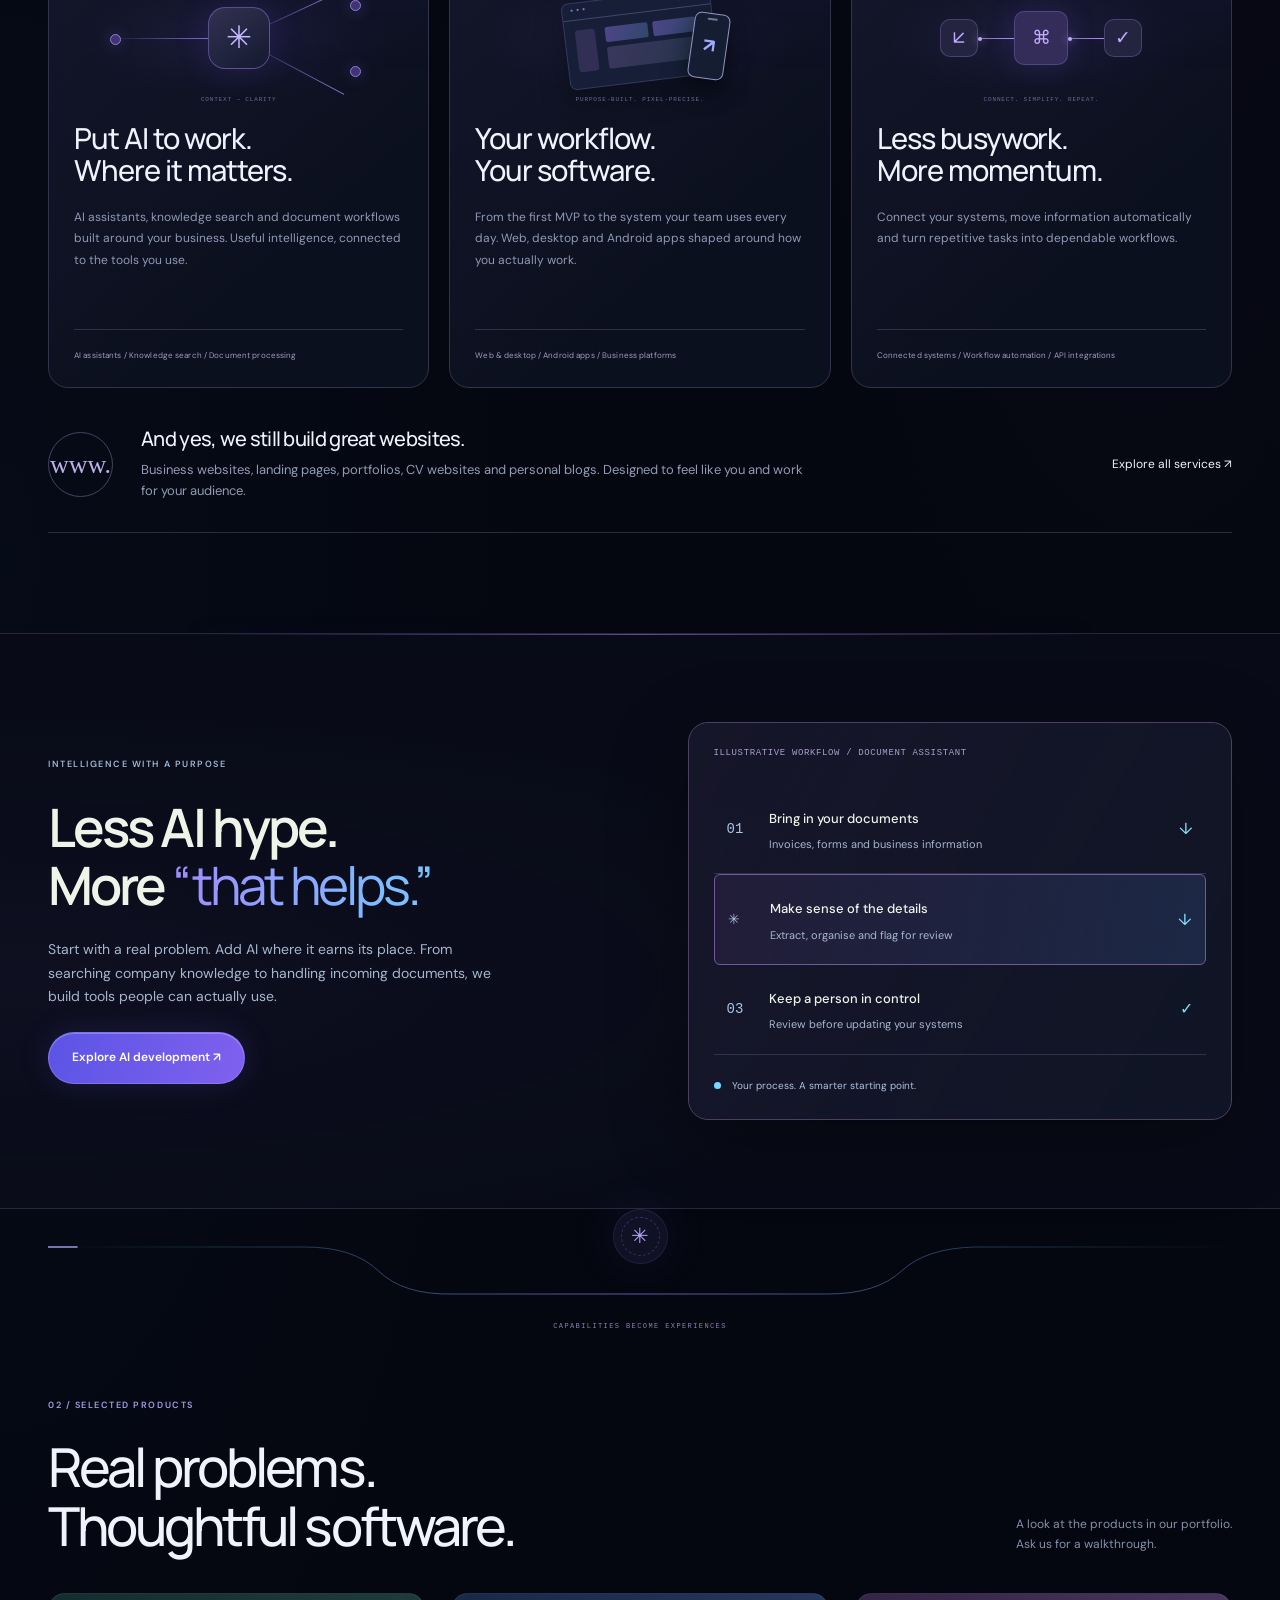
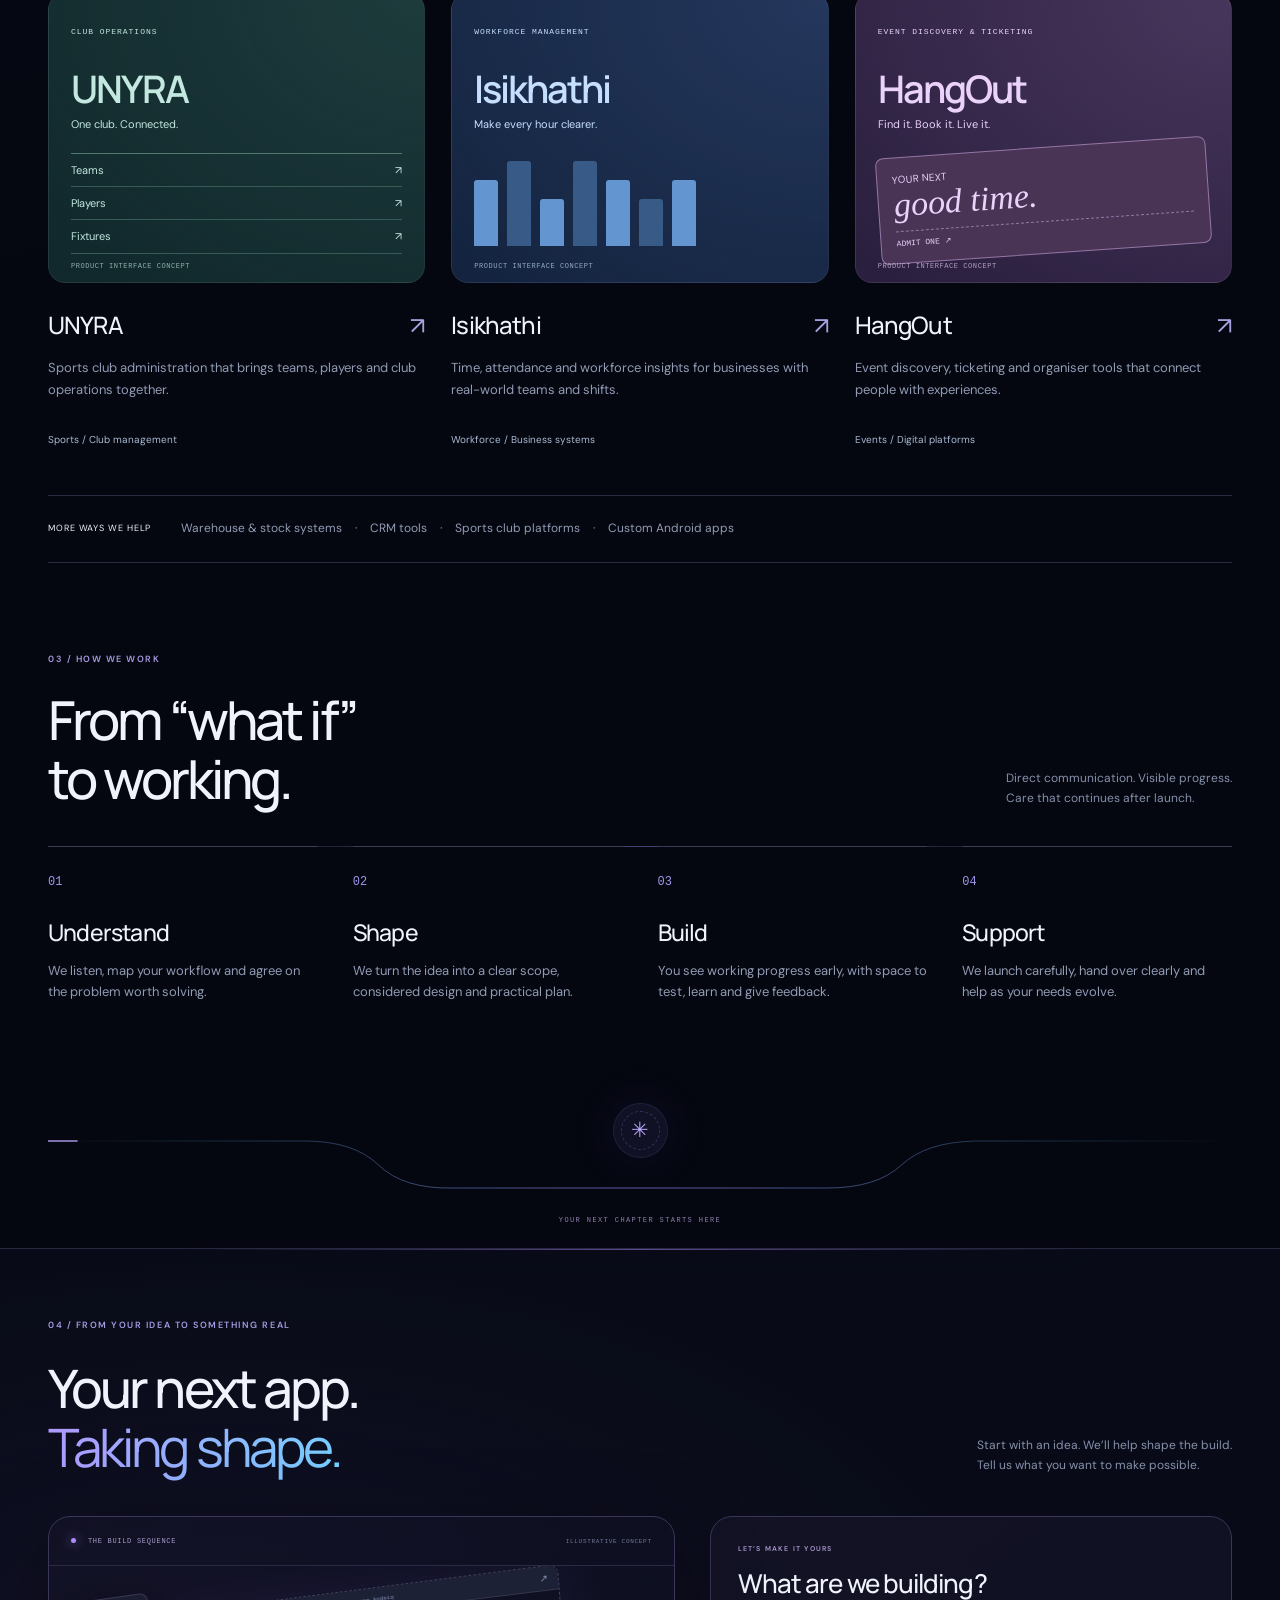
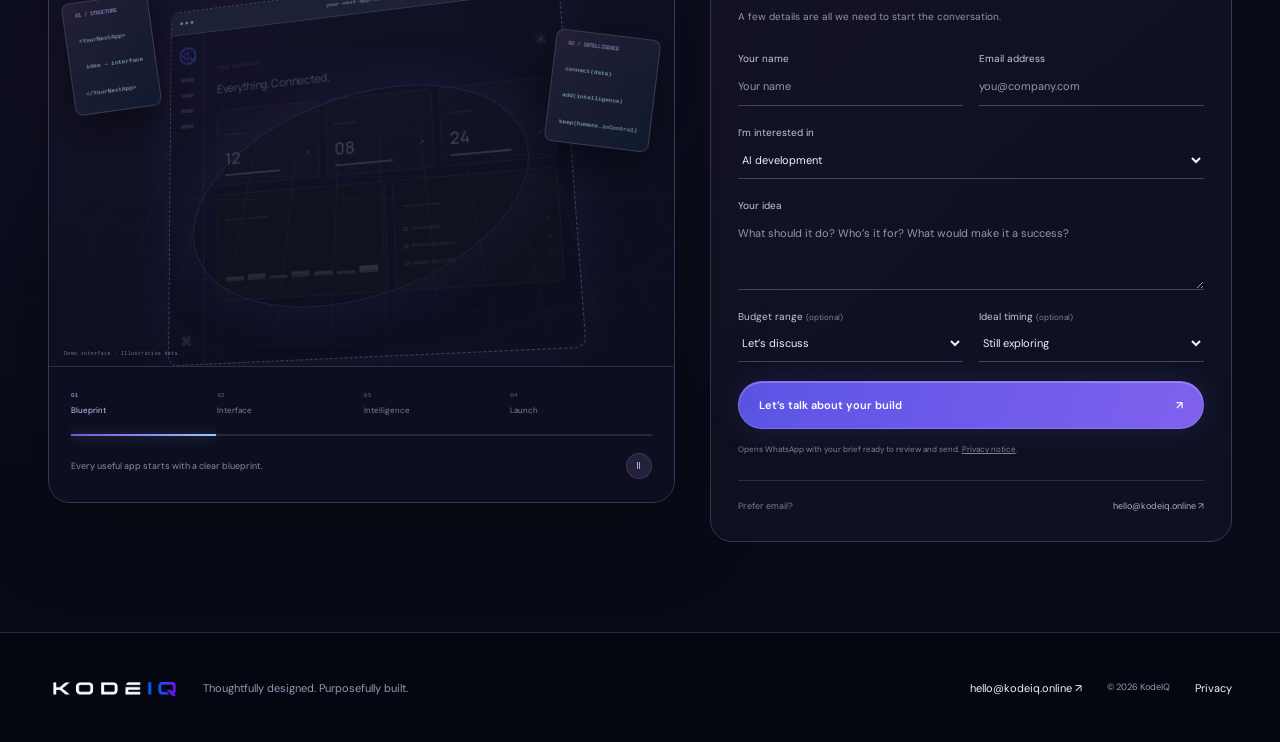
==== commit 2bb77d6a: "Add cinematic section connectors and animated app assembly beside project brief" ====
--- a/index.html
+++ b/index.html
@@ -1 +1 @@
-<!doctype html><html lang="en"><head><meta charset="utf-8"><meta name="viewport" content="width=device-width,initial-scale=1"><meta name="theme-color" content="#0d1516"><meta name="description" content="KodeIQ builds practical AI solutions, custom applications, websites and automation around your business."><title>KodeIQ — AI development & custom applications</title><link rel="icon" href="favicon.svg"><link rel="stylesheet" href="redesign.css"><script src="redesign.js" defer></script><link rel="stylesheet" href="futuristic.css"></head><body><a class="skip" href="#main">Skip to content</a><header class="nav wrap"><a class="brand" href="index.html" aria-label="KodeIQ home"><img class="wordmark" src="KodeIQ_Wordmark_Transparent.png" alt="KodeIQ" width="190" height="43"></a><button class="menu" aria-expanded="false" aria-controls="navigation">Menu ☰</button><nav id="navigation" aria-label="Main navigation"><a href="index.html#services">What we do</a><a href="index.html#work">Selected work</a><a href="index.html#process">Our approach</a><a class="nav-cta" href="index.html#contact">Let’s talk <span>↗</span></a></nav></header><main id="main"><section class="hero wrap"><div class="hero-copy"><div class="eyebrow"><i></i> YOUR NEXT CHAPTER, ENGINEERED.</div><h1>Intelligence.<br><span>Engineered</span><br>for you<span class="period">.</span></h1><p class="hero-lead">We turn ambitious ideas into AI solutions,<br class="desktop-break"> custom apps and systems that just work.</p><div class="hero-actions"><a class="button" href="#contact">Build your next big thing <span>↗</span></a><a class="secondary-action" href="#work"><span>▶</span> Explore our work</a></div><div class="hero-proof"><span>AI DEVELOPMENT</span><b>✳</b><span>CUSTOM APPLICATIONS</span><b>✳</b><span>AUTOMATION</span></div></div><div class="hero-art" aria-label="Interactive illustration of KodeIQ services"><div class="star-field" aria-hidden="true"></div><div class="halo halo-one" aria-hidden="true"></div><div class="halo halo-two" aria-hidden="true"></div><div class="orbit orbit-one" aria-hidden="true"><i></i></div><div class="orbit orbit-two" aria-hidden="true"><i></i></div><div class="orbit orbit-three" aria-hidden="true"></div><div class="core"><div class="core-glass"></div><img src="KodeIQ_Animated_Monogram.svg" alt="KodeIQ monogram" width="210" height="210"></div><div class="floating-label"><i></i> CONNECTED BY DESIGN</div><div class="node n1"><b>✳</b><span id="float-label-one">Intelligence, applied<strong id="float-title-one">Your AI. Your context.</strong></span><i class="tiny-wave">▁▃▆▂▅▇</i></div><div class="node n2"><b>⌘</b><span id="float-label-two">Built around your team<strong id="float-title-two">Custom apps. Zero compromise.</strong></span></div><div class="node n3"><span class="status-dot"></span><span>THE POSSIBILITIES<strong id="orbit-status">Ideas → intelligent software</strong></span><b>↗</b></div><div class="orbital-coordinate coordinate-one">KIQ / 01<br>IDEAS INTO ORBIT</div><div class="orbital-coordinate coordinate-two">DESIGNED FOR PEOPLE.<br>ENGINEERED FOR POSSIBILITY.</div><div class="scene-tabs" role="group" aria-label="Explore our capabilities"><button type="button" class="scene-tab active" data-scene="ai" aria-pressed="true">✳ AI systems</button><button type="button" class="scene-tab" data-scene="apps" aria-pressed="false">⌘ Custom apps</button><button type="button" class="scene-tab" data-scene="automation" aria-pressed="false">↔ Automation</button></div></div><div class="hero-foot"><span>INDEPENDENT STUDIO. UNLIMITED POSSIBILITIES.</span><a href="#services">SCROLL TO EXPLORE <span>↓</span></a></div></section><section class="intro wrap"><span class="eyebrow">HUMAN IDEAS. INTELLIGENT SYSTEMS.</span><h2>Big thinking.<br><em>Precisely built.</em></h2><p>There’s a better way to handle that manual process, bring your idea to life or put AI to practical use. We work directly with you to find it, design it and build it.</p></section><section class="services wrap" id="services"><div class="section-heading"><div><span class="eyebrow">01 / WHAT WE DO</span><h2>Built for your<br>next move.</h2></div><p>A focused set of capabilities.<br>A world of things we can build together.</p></div><div class="service-grid"><article class="service"><div class="card-top"><span>01 / AI development</span><a href="ai-development.html" aria-label="Explore AI development">↗</a></div><div class="service-visual intelligence-visual" aria-hidden="true"><span class="visual-dot">✳</span><div class="neural-line l1"></div><div class="neural-line l2"></div><div class="neural-line l3"></div><i class="neuron a"></i><i class="neuron b"></i><i class="neuron c"></i><span class="visual-caption">CONTEXT → CLARITY</span></div><h3>Put AI to work.<br>Where it matters.</h3><p>AI assistants, knowledge search and document workflows built around your business. Useful intelligence, connected to the tools you use.</p><div class="tags">AI assistants / Knowledge search / Document processing</div></article><article class="service"><div class="card-top"><span>02 / Custom applications</span><a href="software-development.html" aria-label="Explore Custom applications">↗</a></div><div class="service-visual app-visual" aria-hidden="true"><div class="mini-window"><div class="mini-toolbar">● ● ● <span>your-app</span></div><div class="mini-layout"><i></i><div><b></b><b></b><span></span></div></div></div><div class="mini-phone"><i></i><b>↗</b></div><span class="visual-caption">PURPOSE-BUILT. PIXEL-PRECISE.</span></div><h3>Your workflow.<br>Your software.</h3><p>From the first MVP to the system your team uses every day. Web, desktop and Android apps shaped around how you actually work.</p><div class="tags">Web & desktop / Android apps / Business platforms</div></article><article class="service"><div class="card-top"><span>03 / Automation & integrations</span><a href="automation.html" aria-label="Explore Automation & integrations">↗</a></div><div class="service-visual automation-visual" aria-hidden="true"><span class="flow-token">↙</span><i></i><span class="flow-token central">⌘</span><i></i><span class="flow-token">✓</span><span class="visual-caption">CONNECT. SIMPLIFY. REPEAT.</span></div><h3>Less busywork.<br>More momentum.</h3><p>Connect your systems, move information automatically and turn repetitive tasks into dependable workflows.</p><div class="tags">Connected systems / Workflow automation / API integrations</div></article></div><div class="web-service"><span class="web-icon">www.</span><div><h3>And yes, we still build great websites.</h3><p>Business websites, landing pages, portfolios, CV websites and personal blogs. Designed to feel like you and work for your audience.</p></div><a class="text-link" href="services.html">Explore all services ↗</a></div></section><section class="ai-section"><div class="wrap ai-inner"><div><span class="eyebrow">INTELLIGENCE WITH A PURPOSE</span><h2>Less AI hype.<br>More <em>“that helps.”</em></h2><p>Start with a real problem. Add AI where it earns its place. From searching company knowledge to handling incoming documents, we build tools people can actually use.</p><a class="button light" href="ai-development.html">Explore AI development ↗</a></div><div class="workflow"><div class="demo-label">ILLUSTRATIVE WORKFLOW / DOCUMENT ASSISTANT</div><div class="flow-step"><span>01</span><div><strong>Bring in your documents</strong><p>Invoices, forms and business information</p></div><b>↓</b></div><div class="flow-step active"><span>✳</span><div><strong>Make sense of the details</strong><p>Extract, organise and flag for review</p></div><b>↓</b></div><div class="flow-step"><span>03</span><div><strong>Keep a person in control</strong><p>Review before updating your systems</p></div><b>✓</b></div><div class="workflow-note"><i></i> Your process. A smarter starting point.</div></div></div></section><section class="wrap work" id="work"><div class="section-heading"><div><span class="eyebrow">02 / SELECTED PRODUCTS</span><h2>Real problems.<br>Thoughtful software.</h2></div><p>A look at the products in our portfolio.<br>Ask us for a walkthrough.</p></div><div class="project-grid"><article class="project"><div class="project-art club"><span class="mock-label">CLUB OPERATIONS</span><div class="mock-title">UNYRA<span>One club. Connected.</span></div><div class="club-lines"><span>Teams <b>↗</b></span><span>Players <b>↗</b></span><span>Fixtures <b>↗</b></span></div><small>PRODUCT INTERFACE CONCEPT</small></div><div class="project-title"><h3>UNYRA</h3><a href="#contact" data-service="Sports club system" aria-label="Discuss UNYRA">↗</a></div><p>Sports club administration that brings teams, players and club operations together.</p><span class="project-tag">Sports / Club management</span></article><article class="project"><div class="project-art time"><span class="mock-label">WORKFORCE MANAGEMENT</span><div class="mock-title">Isikhathi<span>Make every hour clearer.</span></div><div class="bars"><i></i><i></i><i></i><i></i><i></i><i></i><i></i></div><small>PRODUCT INTERFACE CONCEPT</small></div><div class="project-title"><h3>Isikhathi</h3><a href="#contact" data-service="Workforce management" aria-label="Discuss Isikhathi">↗</a></div><p>Time, attendance and workforce insights for businesses with real-world teams and shifts.</p><span class="project-tag">Workforce / Business systems</span></article><article class="project"><div class="project-art event"><span class="mock-label">EVENT DISCOVERY & TICKETING</span><div class="mock-title">HangOut<span>Find it. Book it. Live it.</span></div><div class="ticket">YOUR NEXT<br><strong>good time.</strong><span>ADMIT ONE ↗</span></div><small>PRODUCT INTERFACE CONCEPT</small></div><div class="project-title"><h3>HangOut</h3><a href="#contact" data-service="Event platform" aria-label="Discuss HangOut">↗</a></div><p>Event discovery, ticketing and organiser tools that connect people with experiences.</p><span class="project-tag">Events / Digital platforms</span></article></div><div class="specialist"><span>MORE WAYS WE HELP</span><p>Warehouse & stock systems <b>·</b> CRM tools <b>·</b> Sports club platforms <b>·</b> Custom Android apps</p></div></section><section class="process wrap" id="process"><div class="section-heading"><div><span class="eyebrow">03 / HOW WE WORK</span><h2>From “what if”<br>to working.</h2></div><p>Direct communication. Visible progress.<br>Care that continues after launch.</p></div><div class="steps"><article><span>01</span><h3>Understand</h3><p>We listen, map your workflow and agree on the problem worth solving.</p></article><article><span>02</span><h3>Shape</h3><p>We turn the idea into a clear scope, considered design and practical plan.</p></article><article><span>03</span><h3>Build</h3><p>You see working progress early, with space to test, learn and give feedback.</p></article><article><span>04</span><h3>Support</h3><p>We launch carefully, hand over clearly and help as your needs evolve.</p></article></div></section><section class="contact" id="contact"><div class="wrap contact-inner"><div><span class="eyebrow">04 / YOUR NEXT CHAPTER</span><h2>Have a problem?<br>An idea?<br><em>Let’s build.</em></h2><p>Tell us what you have in mind. We’ll help you find a practical next step.</p><a class="email" href="mailto:hello@kodeiq.online">hello@kodeiq.online ↗</a><a class="whatsapp" href="https://wa.me/27826535019">Prefer a quick chat? WhatsApp us ↗</a></div><form id="brief-form"><label>Your name<input name="name" autocomplete="name" required placeholder="What should we call you?" maxlength="120"></label><label>Email address<input name="email" type="email" autocomplete="email" required placeholder="you@company.com" maxlength="200"></label><label>What are you thinking?<select name="service" id="service"><option>AI development</option><option>Custom application</option><option>Automation & integrations</option><option>Business website</option><option>CV, portfolio or personal website</option><option>Sports club system</option><option>Warehouse & stock system</option><option>CRM tools</option><option>Android app</option><option>Workforce management</option><option>Event platform</option><option>Something else / help me decide</option></select></label><label>A little about your project<textarea name="message" rows="3" required maxlength="3000" placeholder="The idea, the challenge, or what you’d like to improve…"></textarea></label><button class="button" type="submit">Continue to WhatsApp <span>↗</span></button><p class="form-note">Opens WhatsApp with your brief ready to review and send. Your details are used to respond to your enquiry. <a href="privacy.html">Privacy notice</a>.</p></form></div></section></main><footer class="wrap"><a class="brand" href="index.html" aria-label="KodeIQ home"><img class="wordmark" src="KodeIQ_Wordmark_Transparent.png" alt="KodeIQ" width="190" height="43"></a><p>Thoughtfully designed. Purposefully built.</p><a href="mailto:hello@kodeiq.online">hello@kodeiq.online ↗</a><small>© 2026 KodeIQ</small><a href="privacy.html">Privacy</a></footer></body></html>+<!doctype html><html lang="en"><head><meta charset="utf-8"><meta name="viewport" content="width=device-width,initial-scale=1"><meta name="theme-color" content="#0d1516"><meta name="description" content="KodeIQ builds practical AI solutions, custom applications, websites and automation around your business."><title>KodeIQ — AI development & custom applications</title><link rel="icon" href="favicon.svg"><link rel="stylesheet" href="redesign.css"><script src="redesign.js" defer></script><link rel="stylesheet" href="futuristic.css"><link rel="stylesheet" href="build-experience.css"><script src="build-experience.js" defer></script></head><body><a class="skip" href="#main">Skip to content</a><header class="nav wrap"><a class="brand" href="index.html" aria-label="KodeIQ home"><img class="wordmark" src="KodeIQ_Wordmark_Transparent.png" alt="KodeIQ" width="190" height="43"></a><button class="menu" aria-expanded="false" aria-controls="navigation">Menu ☰</button><nav id="navigation" aria-label="Main navigation"><a href="index.html#services">What we do</a><a href="index.html#work">Selected work</a><a href="index.html#process">Our approach</a><a class="nav-cta" href="index.html#contact">Let’s talk <span>↗</span></a></nav></header><main id="main"><section class="hero wrap"><div class="hero-copy"><div class="eyebrow"><i></i> YOUR NEXT CHAPTER, ENGINEERED.</div><h1>Intelligence.<br><span>Engineered</span><br>for you<span class="period">.</span></h1><p class="hero-lead">We turn ambitious ideas into AI solutions,<br class="desktop-break"> custom apps and systems that just work.</p><div class="hero-actions"><a class="button" href="#contact">Build your next big thing <span>↗</span></a><a class="secondary-action" href="#work"><span>▶</span> Explore our work</a></div><div class="hero-proof"><span>AI DEVELOPMENT</span><b>✳</b><span>CUSTOM APPLICATIONS</span><b>✳</b><span>AUTOMATION</span></div></div><div class="hero-art" aria-label="Interactive illustration of KodeIQ services"><div class="star-field" aria-hidden="true"></div><div class="halo halo-one" aria-hidden="true"></div><div class="halo halo-two" aria-hidden="true"></div><div class="orbit orbit-one" aria-hidden="true"><i></i></div><div class="orbit orbit-two" aria-hidden="true"><i></i></div><div class="orbit orbit-three" aria-hidden="true"></div><div class="core"><div class="core-glass"></div><img src="KodeIQ_Animated_Monogram.svg" alt="KodeIQ monogram" width="210" height="210"></div><div class="floating-label"><i></i> CONNECTED BY DESIGN</div><div class="node n1"><b>✳</b><span id="float-label-one">Intelligence, applied<strong id="float-title-one">Your AI. Your context.</strong></span><i class="tiny-wave">▁▃▆▂▅▇</i></div><div class="node n2"><b>⌘</b><span id="float-label-two">Built around your team<strong id="float-title-two">Custom apps. Zero compromise.</strong></span></div><div class="node n3"><span class="status-dot"></span><span>THE POSSIBILITIES<strong id="orbit-status">Ideas → intelligent software</strong></span><b>↗</b></div><div class="orbital-coordinate coordinate-one">KIQ / 01<br>IDEAS INTO ORBIT</div><div class="orbital-coordinate coordinate-two">DESIGNED FOR PEOPLE.<br>ENGINEERED FOR POSSIBILITY.</div><div class="scene-tabs" role="group" aria-label="Explore our capabilities"><button type="button" class="scene-tab active" data-scene="ai" aria-pressed="true">✳ AI systems</button><button type="button" class="scene-tab" data-scene="apps" aria-pressed="false">⌘ Custom apps</button><button type="button" class="scene-tab" data-scene="automation" aria-pressed="false">↔ Automation</button></div></div><div class="hero-foot"><span>INDEPENDENT STUDIO. UNLIMITED POSSIBILITIES.</span><a href="#services">SCROLL TO EXPLORE <span>↓</span></a></div></section><section class="intro wrap"><span class="eyebrow">HUMAN IDEAS. INTELLIGENT SYSTEMS.</span><h2>Big thinking.<br><em>Precisely built.</em></h2><p>There’s a better way to handle that manual process, bring your idea to life or put AI to practical use. We work directly with you to find it, design it and build it.</p></section><div class="section-seam wrap" aria-hidden="true"><div class="seam-orbit"><span>✳</span></div><svg viewBox="0 0 1200 90" preserveAspectRatio="none"><defs><linearGradient id="seam-services"><stop stop-color="#5ce1ff" stop-opacity="0"/><stop offset=".5" stop-color="#a182ff"/><stop offset="1" stop-color="#5ce1ff" stop-opacity="0"/></linearGradient></defs><path d="M0 28 H260 Q310 28 335 52 T410 75 H790 Q840 75 865 52 T940 28 H1200" fill="none" stroke="url(#seam-services)"/><path class="seam-packet" d="M0 28 H260 Q310 28 335 52 T410 75 H790 Q840 75 865 52 T940 28 H1200" fill="none" stroke="#bba9ff" stroke-width="2"/></svg><span class="seam-label">IDEAS BECOME CAPABILITIES</span></div><section class="services wrap" id="services"><div class="section-heading"><div><span class="eyebrow">01 / WHAT WE DO</span><h2>Built for your<br>next move.</h2></div><p>A focused set of capabilities.<br>A world of things we can build together.</p></div><div class="service-grid"><article class="service"><div class="card-top"><span>01 / AI development</span><a href="ai-development.html" aria-label="Explore AI development">↗</a></div><div class="service-visual intelligence-visual" aria-hidden="true"><span class="visual-dot">✳</span><div class="neural-line l1"></div><div class="neural-line l2"></div><div class="neural-line l3"></div><i class="neuron a"></i><i class="neuron b"></i><i class="neuron c"></i><span class="visual-caption">CONTEXT → CLARITY</span></div><h3>Put AI to work.<br>Where it matters.</h3><p>AI assistants, knowledge search and document workflows built around your business. Useful intelligence, connected to the tools you use.</p><div class="tags">AI assistants / Knowledge search / Document processing</div></article><article class="service"><div class="card-top"><span>02 / Custom applications</span><a href="software-development.html" aria-label="Explore Custom applications">↗</a></div><div class="service-visual app-visual" aria-hidden="true"><div class="mini-window"><div class="mini-toolbar">● ● ● <span>your-app</span></div><div class="mini-layout"><i></i><div><b></b><b></b><span></span></div></div></div><div class="mini-phone"><i></i><b>↗</b></div><span class="visual-caption">PURPOSE-BUILT. PIXEL-PRECISE.</span></div><h3>Your workflow.<br>Your software.</h3><p>From the first MVP to the system your team uses every day. Web, desktop and Android apps shaped around how you actually work.</p><div class="tags">Web & desktop / Android apps / Business platforms</div></article><article class="service"><div class="card-top"><span>03 / Automation & integrations</span><a href="automation.html" aria-label="Explore Automation & integrations">↗</a></div><div class="service-visual automation-visual" aria-hidden="true"><span class="flow-token">↙</span><i></i><span class="flow-token central">⌘</span><i></i><span class="flow-token">✓</span><span class="visual-caption">CONNECT. SIMPLIFY. REPEAT.</span></div><h3>Less busywork.<br>More momentum.</h3><p>Connect your systems, move information automatically and turn repetitive tasks into dependable workflows.</p><div class="tags">Connected systems / Workflow automation / API integrations</div></article></div><div class="web-service"><span class="web-icon">www.</span><div><h3>And yes, we still build great websites.</h3><p>Business websites, landing pages, portfolios, CV websites and personal blogs. Designed to feel like you and work for your audience.</p></div><a class="text-link" href="services.html">Explore all services ↗</a></div></section><section class="ai-section"><div class="wrap ai-inner"><div><span class="eyebrow">INTELLIGENCE WITH A PURPOSE</span><h2>Less AI hype.<br>More <em>“that helps.”</em></h2><p>Start with a real problem. Add AI where it earns its place. From searching company knowledge to handling incoming documents, we build tools people can actually use.</p><a class="button light" href="ai-development.html">Explore AI development ↗</a></div><div class="workflow"><div class="demo-label">ILLUSTRATIVE WORKFLOW / DOCUMENT ASSISTANT</div><div class="flow-step"><span>01</span><div><strong>Bring in your documents</strong><p>Invoices, forms and business information</p></div><b>↓</b></div><div class="flow-step active"><span>✳</span><div><strong>Make sense of the details</strong><p>Extract, organise and flag for review</p></div><b>↓</b></div><div class="flow-step"><span>03</span><div><strong>Keep a person in control</strong><p>Review before updating your systems</p></div><b>✓</b></div><div class="workflow-note"><i></i> Your process. A smarter starting point.</div></div></div></section><div class="section-seam wrap" aria-hidden="true"><div class="seam-orbit"><span>✳</span></div><svg viewBox="0 0 1200 90" preserveAspectRatio="none"><defs><linearGradient id="seam-work"><stop stop-color="#5ce1ff" stop-opacity="0"/><stop offset=".5" stop-color="#a182ff"/><stop offset="1" stop-color="#5ce1ff" stop-opacity="0"/></linearGradient></defs><path d="M0 28 H260 Q310 28 335 52 T410 75 H790 Q840 75 865 52 T940 28 H1200" fill="none" stroke="url(#seam-work)"/><path class="seam-packet" d="M0 28 H260 Q310 28 335 52 T410 75 H790 Q840 75 865 52 T940 28 H1200" fill="none" stroke="#bba9ff" stroke-width="2"/></svg><span class="seam-label">CAPABILITIES BECOME EXPERIENCES</span></div><section class="wrap work" id="work"><div class="section-heading"><div><span class="eyebrow">02 / SELECTED PRODUCTS</span><h2>Real problems.<br>Thoughtful software.</h2></div><p>A look at the products in our portfolio.<br>Ask us for a walkthrough.</p></div><div class="project-grid"><article class="project"><div class="project-art club"><span class="mock-label">CLUB OPERATIONS</span><div class="mock-title">UNYRA<span>One club. Connected.</span></div><div class="club-lines"><span>Teams <b>↗</b></span><span>Players <b>↗</b></span><span>Fixtures <b>↗</b></span></div><small>PRODUCT INTERFACE CONCEPT</small></div><div class="project-title"><h3>UNYRA</h3><a href="#contact" data-service="Sports club system" aria-label="Discuss UNYRA">↗</a></div><p>Sports club administration that brings teams, players and club operations together.</p><span class="project-tag">Sports / Club management</span></article><article class="project"><div class="project-art time"><span class="mock-label">WORKFORCE MANAGEMENT</span><div class="mock-title">Isikhathi<span>Make every hour clearer.</span></div><div class="bars"><i></i><i></i><i></i><i></i><i></i><i></i><i></i></div><small>PRODUCT INTERFACE CONCEPT</small></div><div class="project-title"><h3>Isikhathi</h3><a href="#contact" data-service="Workforce management" aria-label="Discuss Isikhathi">↗</a></div><p>Time, attendance and workforce insights for businesses with real-world teams and shifts.</p><span class="project-tag">Workforce / Business systems</span></article><article class="project"><div class="project-art event"><span class="mock-label">EVENT DISCOVERY & TICKETING</span><div class="mock-title">HangOut<span>Find it. Book it. Live it.</span></div><div class="ticket">YOUR NEXT<br><strong>good time.</strong><span>ADMIT ONE ↗</span></div><small>PRODUCT INTERFACE CONCEPT</small></div><div class="project-title"><h3>HangOut</h3><a href="#contact" data-service="Event platform" aria-label="Discuss HangOut">↗</a></div><p>Event discovery, ticketing and organiser tools that connect people with experiences.</p><span class="project-tag">Events / Digital platforms</span></article></div><div class="specialist"><span>MORE WAYS WE HELP</span><p>Warehouse & stock systems <b>·</b> CRM tools <b>·</b> Sports club platforms <b>·</b> Custom Android apps</p></div></section><section class="process wrap" id="process"><div class="section-heading"><div><span class="eyebrow">03 / HOW WE WORK</span><h2>From “what if”<br>to working.</h2></div><p>Direct communication. Visible progress.<br>Care that continues after launch.</p></div><div class="steps"><article><span>01</span><h3>Understand</h3><p>We listen, map your workflow and agree on the problem worth solving.</p></article><article><span>02</span><h3>Shape</h3><p>We turn the idea into a clear scope, considered design and practical plan.</p></article><article><span>03</span><h3>Build</h3><p>You see working progress early, with space to test, learn and give feedback.</p></article><article><span>04</span><h3>Support</h3><p>We launch carefully, hand over clearly and help as your needs evolve.</p></article></div></section><div class="section-seam wrap" aria-hidden="true"><div class="seam-orbit"><span>✳</span></div><svg viewBox="0 0 1200 90" preserveAspectRatio="none"><defs><linearGradient id="seam-build"><stop stop-color="#5ce1ff" stop-opacity="0"/><stop offset=".5" stop-color="#a182ff"/><stop offset="1" stop-color="#5ce1ff" stop-opacity="0"/></linearGradient></defs><path d="M0 28 H260 Q310 28 335 52 T410 75 H790 Q840 75 865 52 T940 28 H1200" fill="none" stroke="url(#seam-build)"/><path class="seam-packet" d="M0 28 H260 Q310 28 335 52 T410 75 H790 Q840 75 865 52 T940 28 H1200" fill="none" stroke="#bba9ff" stroke-width="2"/></svg><span class="seam-label">YOUR NEXT CHAPTER STARTS HERE</span></div><section class="contact build-section" id="contact"><div class="wrap"><div class="section-heading build-heading"><div><span class="eyebrow">04 / FROM YOUR IDEA TO SOMETHING REAL</span><h2>Your next app.<br><em>Taking shape.</em></h2></div><p>Start with an idea. We’ll help shape the build.<br>Tell us what you want to make possible.</p></div><div class="build-layout"><div class="build-experience" id="build-experience" data-stage="0"><div class="build-topline"><span><i></i> THE BUILD SEQUENCE</span><span>ILLUSTRATIVE CONCEPT</span></div><div class="assembly-scene"><div class="assembly-grid" aria-hidden="true"></div><div class="assembly-ring" aria-hidden="true"></div><div class="floating-code code-left" aria-hidden="true"><span>01 / STRUCTURE</span><code>&lt;YourNextApp&gt;<br> &nbsp;idea → interface<br>&lt;/YourNextApp&gt;</code></div><div class="floating-code code-right" aria-hidden="true"><span>02 / INTELLIGENCE</span><code>connect(data)<br>add(intelligence)<br>keep(humans.inControl)</code></div><div class="app-shell" aria-label="Illustration of an application assembling in four stages"><div class="app-chrome"><div class="chrome-dots"><i></i><i></i><i></i></div><span>your-next-app.kodeiq</span><b>↗</b></div><div class="app-body"><aside class="app-sidebar"><img src="KodeIQ_Animated_Monogram.svg" alt="" width="27" height="27"><i></i><i></i><i></i><i></i><span>⌘</span></aside><div class="app-content"><div class="app-greeting"><div><small>YOUR WORKSPACE</small><h3>Everything. Connected.</h3></div><span>✳</span></div><div class="assembled-metrics"><div><small>PROJECTS</small><b>12<span>↗</span></b><i></i></div><div><small>WORKFLOWS</small><b>08<span>↗</span></b><i></i></div><div><small>CONNECTED</small><b>24<span>✓</span></b><i></i></div></div><div class="app-panels"><div class="assembled-chart"><span>ACTIVITY OVERVIEW</span><div class="chart-bars"><i></i><i></i><i></i><i></i><i></i><i></i><i></i></div><small>M &nbsp; T &nbsp; W &nbsp; T &nbsp; F &nbsp; S &nbsp; S</small></div><div class="assembled-list"><span>YOUR WORKFLOWS</span><p><i></i> New enquiry <b>↗</b></p><p><i></i> Review document <b>↗</b></p><p><i></i> Update your CRM <b>✓</b></p></div></div><div class="assembled-ai"><span>✳</span><p>Your AI assistant is connected.<small>Ready to help with the next step.</small></p><b>↗</b></div></div></div><div class="scan-beam" aria-hidden="true"></div></div><div class="connection-node" aria-hidden="true"><span>✳</span><i></i> INTELLIGENCE CONNECTED</div><div class="launch-badge"><span>✓</span> READY FOR YOUR NEXT CHAPTER</div><span class="scene-disclaimer">Demo interface · Illustrative data</span></div><div class="build-controls"><div class="build-stage-buttons" role="group" aria-label="App build stages"><button type="button" data-build-stage="0" aria-pressed="true"><span>01</span> Blueprint</button><button type="button" data-build-stage="1" aria-pressed="false"><span>02</span> Interface</button><button type="button" data-build-stage="2" aria-pressed="false"><span>03</span> Intelligence</button><button type="button" data-build-stage="3" aria-pressed="false"><span>04</span> Launch</button></div><div class="build-progress" aria-hidden="true"><span></span></div><div class="build-caption"><p id="build-caption">Every useful app starts with a clear blueprint.</p><button type="button" id="build-play" aria-label="Pause app build animation">Ⅱ</button></div></div></div><div class="project-brief"><div class="brief-title"><span class="eyebrow">LET’S MAKE IT YOURS</span><h3>What are we building?</h3><p>A few details are all we need to start the conversation.</p></div><form id="brief-form"><div class="brief-row"><label>Your name<input name="name" autocomplete="name" required placeholder="Your name" maxlength="120"></label><label>Email address<input name="email" type="email" autocomplete="email" required placeholder="you@company.com" maxlength="200"></label></div><label>I’m interested in<select name="service" id="service"><option>AI development</option><option>Custom application</option><option>Automation & integrations</option><option>Business website</option><option>CV, portfolio or personal website</option><option>Sports club system</option><option>Warehouse & stock system</option><option>CRM tools</option><option>Android app</option><option>Workforce management</option><option>Event platform</option><option>Something else / help me decide</option></select></label><label>Your idea<textarea name="message" rows="3" required maxlength="3000" placeholder="What should it do? Who’s it for? What would make it a success?"></textarea></label><div class="brief-row"><label>Budget range <span>(optional)</span><select name="budget"><option value="">Let’s discuss</option><option>Under R5,000</option><option>R5,000–R15,000</option><option>R15,000–R50,000</option><option>R50,000+</option></select></label><label>Ideal timing <span>(optional)</span><select name="timing"><option value="">Still exploring</option><option>As soon as practical</option><option>Within 1–3 months</option><option>3+ months</option></select></label></div><button class="button" type="submit">Let’s talk about your build <span>↗</span></button><p class="form-note">Opens WhatsApp with your brief ready to review and send. <a href="privacy.html">Privacy notice</a>.</p></form><div class="brief-alternative"><span>Prefer email?</span><a href="mailto:hello@kodeiq.online">hello@kodeiq.online ↗</a></div></div></div></div></section></main><footer class="wrap"><a class="brand" href="index.html" aria-label="KodeIQ home"><img class="wordmark" src="KodeIQ_Wordmark_Transparent.png" alt="KodeIQ" width="190" height="43"></a><p>Thoughtfully designed. Purposefully built.</p><a href="mailto:hello@kodeiq.online">hello@kodeiq.online ↗</a><small>© 2026 KodeIQ</small><a href="privacy.html">Privacy</a></footer></body></html>
--- a/build-experience.css
+++ b/build-experience.css
@@ -0,0 +1,8 @@
+.section-seam{height:125px;position:relative;display:flex;align-items:center;justify-content:center;margin-bottom:20px}.section-seam svg{position:absolute;width:100%;height:90px;inset:10px 0 0;opacity:.65}.seam-orbit{position:absolute;top:0;width:55px;height:55px;border-radius:50%;border:1px solid #6d5e9d30;display:grid;place-items:center;background:#101124;box-shadow:0 0 45px #7655dd1a;z-index:1}.seam-orbit::before{content:'';position:absolute;inset:7px;border:1px dashed #9c7ded45;border-radius:50%;animation:seamSpin 25s linear infinite}.seam-orbit span{color:#b6a3fc;font-size:21px}.seam-label{position:absolute;bottom:4px;font:7px monospace;letter-spacing:.2em;color:#8b7fac}.seam-packet{stroke-dasharray:30 1300;animation:seamTravel 7s linear infinite}.intro{padding-bottom:65px}.services{padding-top:20px}.work{padding-top:45px}.ai-section{position:relative}.ai-section::before,.contact::before{content:'';position:absolute;left:15%;right:15%;height:1px;top:0;background:linear-gradient(90deg,transparent,#9c7bea90,transparent);box-shadow:0 0 25px #8963ef45}.process{position:relative}.steps{position:relative}.steps::before{content:'';position:absolute;top:0;left:0;width:100%;height:1px;background:linear-gradient(90deg,transparent,#9e88ee,transparent);opacity:.45}.scroll-enter{opacity:0;translate:0 20px;transition:opacity .8s ease,translate .8s cubic-bezier(.2,.8,.2,1)}.scroll-enter.is-revealed{opacity:1;translate:0 0}.service:nth-child(2),.project:nth-child(2),.steps article:nth-child(2){transition-delay:.08s}.service:nth-child(3),.project:nth-child(3),.steps article:nth-child(3){transition-delay:.16s}.steps article:nth-child(4){transition-delay:.24s}
+.build-section{position:relative;padding:70px 0 90px;background:radial-gradient(ellipse at 18% 43%,#49307b27,transparent 52%),#080b17}.build-heading{margin-bottom:40px}.build-heading h2{font-size:53px}.build-heading h2 em{font-family:var(--fh);font-style:normal;background:linear-gradient(100deg,#b098ff,#75cfff);background-clip:text;-webkit-text-fill-color:transparent}.build-layout{display:grid;grid-template-columns:1.2fr 1fr;gap:35px;align-items:start}.build-experience{border:1px solid #3b3557;border-radius:22px;overflow:hidden;background:linear-gradient(140deg,#1b173044,#0b112199);box-shadow:0 25px 90px #0005;position:relative}.build-topline{display:flex;justify-content:space-between;align-items:center;padding:20px 22px;border-bottom:1px solid #2b2943;color:#a799cc;font:7px monospace;letter-spacing:.1em;gap:10px}.build-topline i{display:inline-block;width:5px;height:5px;margin-right:7px;background:#ad8aff;border-radius:50%;box-shadow:0 0 12px #ad8aff}.build-topline>span:last-child{font-size:6px;color:#727b99}.assembly-scene{height:400px;position:relative;display:grid;place-items:center;perspective:1100px;isolation:isolate;overflow:hidden}.assembly-grid{position:absolute;inset:0;background:linear-gradient(#65539e10 1px,transparent 1px),linear-gradient(90deg,#65539e10 1px,transparent 1px);background-size:27px 27px;transform:rotateX(60deg) scale(1.6) translateY(50px);mask-image:radial-gradient(ellipse,#000,transparent 65%)}.assembly-ring{position:absolute;width:350px;height:200px;top:130px;border-radius:50%;border:1px solid #8370c62b;box-shadow:0 0 65px #7950e619;transform:rotate(-20deg)}.app-shell{width:76%;max-width:415px;position:relative;background:#0e1424;border:1px solid #72669288;border-radius:10px;overflow:hidden;transform:rotateY(-10deg) rotateX(7deg) rotateZ(-3deg);box-shadow:15px 30px 65px #0008,0 0 45px #8e5dff12;transition:transform 1s,box-shadow 1s,border-color 1s;z-index:2}.app-chrome{display:flex;justify-content:space-between;align-items:center;height:26px;padding:0 10px;border-bottom:1px solid #34354b;background:#1d2136;color:#8898ba;font:6px monospace;gap:6px}.app-chrome b{font-size:10px;font-weight:400}.chrome-dots{display:flex;gap:3px}.chrome-dots i{width:3px;height:3px;background:#8f7eaf;border-radius:50%}.app-body{display:flex;min-height:228px}.app-sidebar{width:38px;border-right:1px solid #34314a;padding:12px 8px;display:flex;align-items:center;gap:13px;flex-direction:column}.app-sidebar img{width:24px;height:24px}.app-sidebar i{height:4px;width:15px;background:#5a4d81;border-radius:2px}.app-sidebar span{font-size:12px;color:#8c80bc;margin-top:auto}.app-content{flex:1;padding:17px 14px;min-width:0}.app-greeting{display:flex;justify-content:space-between;align-items:center;margin-bottom:15px}.app-greeting small{font:5px monospace;letter-spacing:.1em;color:#81779e}.app-greeting h3{font:500 12px var(--fh);letter-spacing:-.025em;margin-top:5px;color:#e0def4}.app-greeting>span{font-size:17px;color:#a88cec}.assembled-metrics{display:grid;grid-template-columns:repeat(3,1fr);gap:7px}.assembled-metrics>div{padding:9px 8px;border:1px solid #39334d;background:linear-gradient(135deg,#2e234766,#1a263c66);border-radius:5px}.assembled-metrics small{font:4px monospace;letter-spacing:.06em;color:#9a92b4}.assembled-metrics b{display:block;font:500 17px var(--fh);margin-top:4px;color:#dfdcf9}.assembled-metrics b>span{float:right;font-size:8px;color:#95bbce;margin-top:7px}.assembled-metrics i{height:2px;background:linear-gradient(90deg,#a88cf3,#77abeb);width:65%;display:block;margin-top:5px;border-radius:3px}.app-panels{display:grid;grid-template-columns:1.1fr 1fr;gap:7px;margin-top:9px}.assembled-chart,.assembled-list{border:1px solid #39334d;background:#111a2a;border-radius:5px;padding:9px}.app-panels>div>span{font:4px monospace;letter-spacing:.05em;color:#a09ab9}.chart-bars{display:flex;align-items:end;gap:4px;height:45px;margin-top:9px}.chart-bars i{flex:1;background:linear-gradient(#a18be6,#4e4d87);height:65%;border-radius:2px 2px 0 0;transform-origin:bottom}.chart-bars i:nth-child(2n){height:85%}.chart-bars i:nth-child(3n){height:45%}.chart-bars i:last-child{height:100%;background:linear-gradient(#77c5f1,#5268a2)}.assembled-chart>small{font:4px monospace;color:#716c94;display:block;margin-top:6px}.assembled-list p{font:5px var(--fb);display:flex;align-items:center;gap:4px;margin-top:10px!important;color:#a2a4be;max-width:none}.assembled-list p i{width:4px;height:4px;border:1px solid #9083b3;border-radius:1px}.assembled-list p b{margin-left:auto;color:#a699d3;font-weight:400}.assembled-ai{display:flex;align-items:center;gap:8px;border:1px solid #73569488;background:linear-gradient(90deg,#39234d77,#20294666);padding:8px;margin-top:9px;border-radius:5px}.assembled-ai>span{color:#b49ce7;font-size:15px}.assembled-ai p{font:6px var(--fb);color:#d7cce9;margin:0!important;max-width:none}.assembled-ai small{display:block;margin-top:3px;color:#9990b2;font-size:5px}.assembled-ai>b{color:#c1a5ff;margin-left:auto;font-weight:400;font-size:12px}.floating-code{position:absolute;padding:10px 12px;background:linear-gradient(135deg,#29263ea6,#121c30da);backdrop-filter:blur(10px);border:1px solid #71658e66;border-radius:8px;box-shadow:0 15px 40px #0007;z-index:3;transition:opacity .6s,transform .8s}.floating-code>span{display:block;font:5px monospace;color:#b5a0df;margin-bottom:6px}.floating-code code{font:6px/1.8 monospace;color:#97c1df}.code-left{left:3%;top:32px;transform:rotate(-8deg);animation:floatPanel 6s ease-in-out infinite}.code-right{right:3%;top:68px;transform:rotate(7deg);animation:floatPanel 7s ease-in-out infinite reverse}.connection-node{position:absolute;bottom:48px;right:3%;padding:9px 12px;border:1px solid #76609c77;background:#201a34ec;border-radius:7px;font:6px monospace;letter-spacing:.04em;color:#b8add1;display:flex;align-items:center;gap:6px;z-index:3;transition:opacity .7s,transform .7s;box-shadow:0 10px 30px #0005}.connection-node>span{font-size:15px;color:#b694ff}.connection-node i{width:4px;height:4px;border-radius:50%;background:#8be3d5;box-shadow:0 0 8px #8be3d5}.launch-badge{position:absolute;bottom:28px;left:50%;transform:translateX(-50%) translateY(12px);font:6px monospace;letter-spacing:.08em;white-space:nowrap;padding:9px 12px;border-radius:20px;background:#182b30;border:1px solid #6da6a36b;color:#b6e2dc;z-index:4;opacity:0;transition:opacity .7s,transform .7s}.launch-badge span{margin-right:5px;color:#86e1c6}.scene-disclaimer{position:absolute;bottom:9px;left:15px;font:5px monospace;letter-spacing:.07em;color:#71728c}.scan-beam{position:absolute;inset:0;background:linear-gradient(transparent,#a18aff16 48%,#bfadff60 50%,transparent 52%);opacity:0;pointer-events:none}.build-controls{padding:20px 22px;border-top:1px solid #302c46;background:#0d1020aa}.build-stage-buttons{display:grid;grid-template-columns:repeat(4,1fr);gap:5px}.build-stage-buttons button{background:transparent;border:0;padding:5px 0;color:#7d809e;text-align:left;font:8px var(--fb);cursor:pointer;white-space:nowrap}.build-stage-buttons button>span{display:block;font:6px monospace;margin-bottom:6px;color:#6e637f}.build-stage-buttons button[aria-pressed=true]{color:#d5c4ff}.build-stage-buttons button[aria-pressed=true]>span{color:#bd9dff}.build-progress{height:2px;background:#29273b;margin:14px 0}.build-progress span{height:100%;display:block;width:25%;background:linear-gradient(90deg,#7452db,#95c9ff);box-shadow:0 0 12px #9e85fb88;transition:width .8s}.build-caption{display:flex;gap:10px;align-items:center;min-height:32px}.build-caption p{font:9px/1.6 var(--fb);margin:0!important;max-width:none;color:#8c8aa5}.build-caption button{margin-left:auto;flex-shrink:0;background:#25213c;border:1px solid #65547a66;color:#b7a6d6;border-radius:50%;width:26px;height:26px;font-size:10px;cursor:pointer}.app-greeting,.assembled-metrics,.app-panels,.assembled-ai{transition:opacity .7s,transform .8s,filter .8s}.app-sidebar{transition:opacity .7s}.chart-bars i{transition:scale .9s}.build-experience[data-stage="0"] .app-shell{transform:rotateY(-15deg) rotateX(12deg) rotateZ(-5deg);background:transparent;border-style:dashed;box-shadow:0 0 50px #8057f014}.build-experience[data-stage="0"] .app-greeting,.build-experience[data-stage="0"] .assembled-metrics,.build-experience[data-stage="0"] .app-panels{opacity:.22;filter:grayscale(1);transform:translateY(8px)}.build-experience[data-stage="0"] .app-sidebar{opacity:.3}.build-experience[data-stage="0"] .chart-bars i{scale:1 .15}.build-experience[data-stage="0"] .assembled-ai,.build-experience[data-stage="1"] .assembled-ai{opacity:0;transform:translateY(14px)}.build-experience[data-stage="0"] .connection-node,.build-experience[data-stage="1"] .connection-node{opacity:0;transform:translateX(20px)}.build-experience[data-stage="1"] .scan-beam{opacity:1;animation:buildScan 3s ease-in-out infinite}.build-experience[data-stage="2"] .app-shell{box-shadow:0 0 50px #8855e52a,15px 30px 65px #0008;border-color:#a282bf}.build-experience[data-stage="2"] .connection-node{animation:floatPanel 5s ease-in-out infinite}.build-experience[data-stage="3"] .app-shell{transform:rotateY(0) rotateX(0) rotateZ(0);box-shadow:0 20px 60px #0007,0 0 45px #75b5f71c;border-color:#8099b4}.build-experience[data-stage="3"] .floating-code{opacity:0;transform:translateY(-20px)}.build-experience[data-stage="3"] .connection-node{opacity:0;transform:translateY(15px)}.build-experience[data-stage="3"] .launch-badge{opacity:1;transform:translateX(-50%) translateY(0)}.build-experience[data-stage="1"] .build-progress span{width:50%}.build-experience[data-stage="2"] .build-progress span{width:75%}.build-experience[data-stage="3"] .build-progress span{width:100%}
+.project-brief{border:1px solid #3b3557;background:linear-gradient(140deg,#19162c99,#10152699);padding:27px;border-radius:22px}.brief-title .eyebrow{font-size:7px;color:#ab98d0;margin-bottom:14px}.brief-title h3{font-size:26px;font-weight:500}.build-section .brief-title p{font-size:10px;color:#9893ad;margin:12px 0 25px;max-width:none}.brief-row{display:grid;grid-template-columns:1fr 1fr;gap:16px}.project-brief form label{font-size:10px;margin-bottom:19px;color:#c9c5dc}.project-brief label>span{font-size:8px;color:#868098}.project-brief input,.project-brief select,.project-brief textarea{font-size:11px;padding:10px 0;border-color:#4a405f}.project-brief textarea{min-height:72px}.project-brief .button{width:100%;padding:14px 20px;font-size:11px}.build-section .project-brief .form-note{font-size:8px;margin-top:14px;color:#858099;max-width:none}.brief-alternative{display:flex;justify-content:space-between;font-size:9px;margin-top:24px;padding-top:18px;border-top:1px solid #332c44;gap:10px}.brief-alternative span{color:#827993}.brief-alternative a{color:#b6a3d1}
+@keyframes seamSpin{to{rotate:360deg}}@keyframes seamTravel{from{stroke-dashoffset:1300}to{stroke-dashoffset:0}}@keyframes buildScan{from{translate:0 -60%}to{translate:0 60%}}
+@media(max-width:1100px){.build-layout{grid-template-columns:1.1fr 1fr;gap:20px}.project-brief{padding:22px}.assembly-scene{height:400px}.app-shell{width:86%}.floating-code{padding:8px}.code-right{top:48px}.code-left{top:20px}.build-topline{padding:18px 15px}.build-topline>span:last-child{font-size:5px}.build-controls{padding:18px 15px}.brief-title h3{font-size:23px}.brief-row{gap:12px}.build-heading h2{font-size:46px}}
+@media(max-width:800px){.build-layout{grid-template-columns:1fr}.assembly-scene{height:410px}.app-shell{width:75%;max-width:460px}.app-body{min-height:250px}.app-content{padding:20px}.app-greeting h3{font-size:14px}.chart-bars{height:55px}.floating-code code{font-size:7px}.code-left{left:5%;top:30px}.code-right{right:5%;top:48px}.connection-node{right:7%;bottom:40px}.build-stage-buttons button{font-size:10px}.build-caption p{font-size:10px}.project-brief{padding:28px}.brief-title h3{font-size:29px}.project-brief form label{font-size:11px}.project-brief input,.project-brief select,.project-brief textarea{font-size:12px}.build-section .brief-title p{font-size:12px}.brief-row{gap:20px}.build-section .project-brief .form-note{font-size:9px}.build-topline{font-size:8px}.build-topline>span:last-child{font-size:6px}}
+@media(max-width:480px){.section-seam{height:100px;margin-bottom:10px}.section-seam svg{height:70px}.seam-label{font-size:6px;letter-spacing:.1em}.seam-orbit{height:43px;width:43px}.seam-orbit::before{inset:5px}.seam-orbit span{font-size:17px}.build-section{padding:45px 0 60px}.build-heading h2{font-size:41px}.build-heading p{font-size:12px}.assembly-scene{height:355px}.app-shell{width:86%}.app-content{padding:14px 10px}.app-body{min-height:222px}.app-greeting h3{font-size:11px}.app-sidebar{width:31px;padding:10px 6px}.app-sidebar img{width:21px;height:21px}.chart-bars{height:40px}.app-panels{gap:5px}.assembled-chart,.assembled-list{padding:7px}.assembled-metrics{gap:5px}.assembled-metrics>div{padding:7px 6px}.assembled-metrics b{font-size:15px}.code-left{left:3%;top:14px}.code-right{right:3%;top:28px}.floating-code{padding:7px 8px}.floating-code code{font-size:5px}.floating-code>span{font-size:4px}.connection-node{bottom:28px;right:3%;font-size:5px;padding:7px}.launch-badge{bottom:20px;font-size:5px}.scene-disclaimer{font-size:4px;bottom:6px}.build-topline{font-size:6px;padding:16px 12px}.build-topline>span:last-child{font-size:4px}.build-controls{padding:16px 14px}.build-stage-buttons button{font-size:8px}.build-caption p{font-size:9px}.project-brief{padding:23px}.brief-row{grid-template-columns:1fr;gap:0}.project-brief form label{margin-bottom:20px}.brief-alternative{font-size:8px}.assembly-ring{width:290px;height:175px;top:110px}}
+@media(prefers-reduced-motion:reduce){.scroll-enter{opacity:1;translate:none;transition:none}.seam-orbit::before,.seam-packet,.floating-code,.scan-beam,.connection-node{animation:none!important}.app-shell,.floating-code,.connection-node,.launch-badge,.build-progress span,.app-greeting,.assembled-metrics,.app-panels,.assembled-ai,.chart-bars i{transition:none!important}}
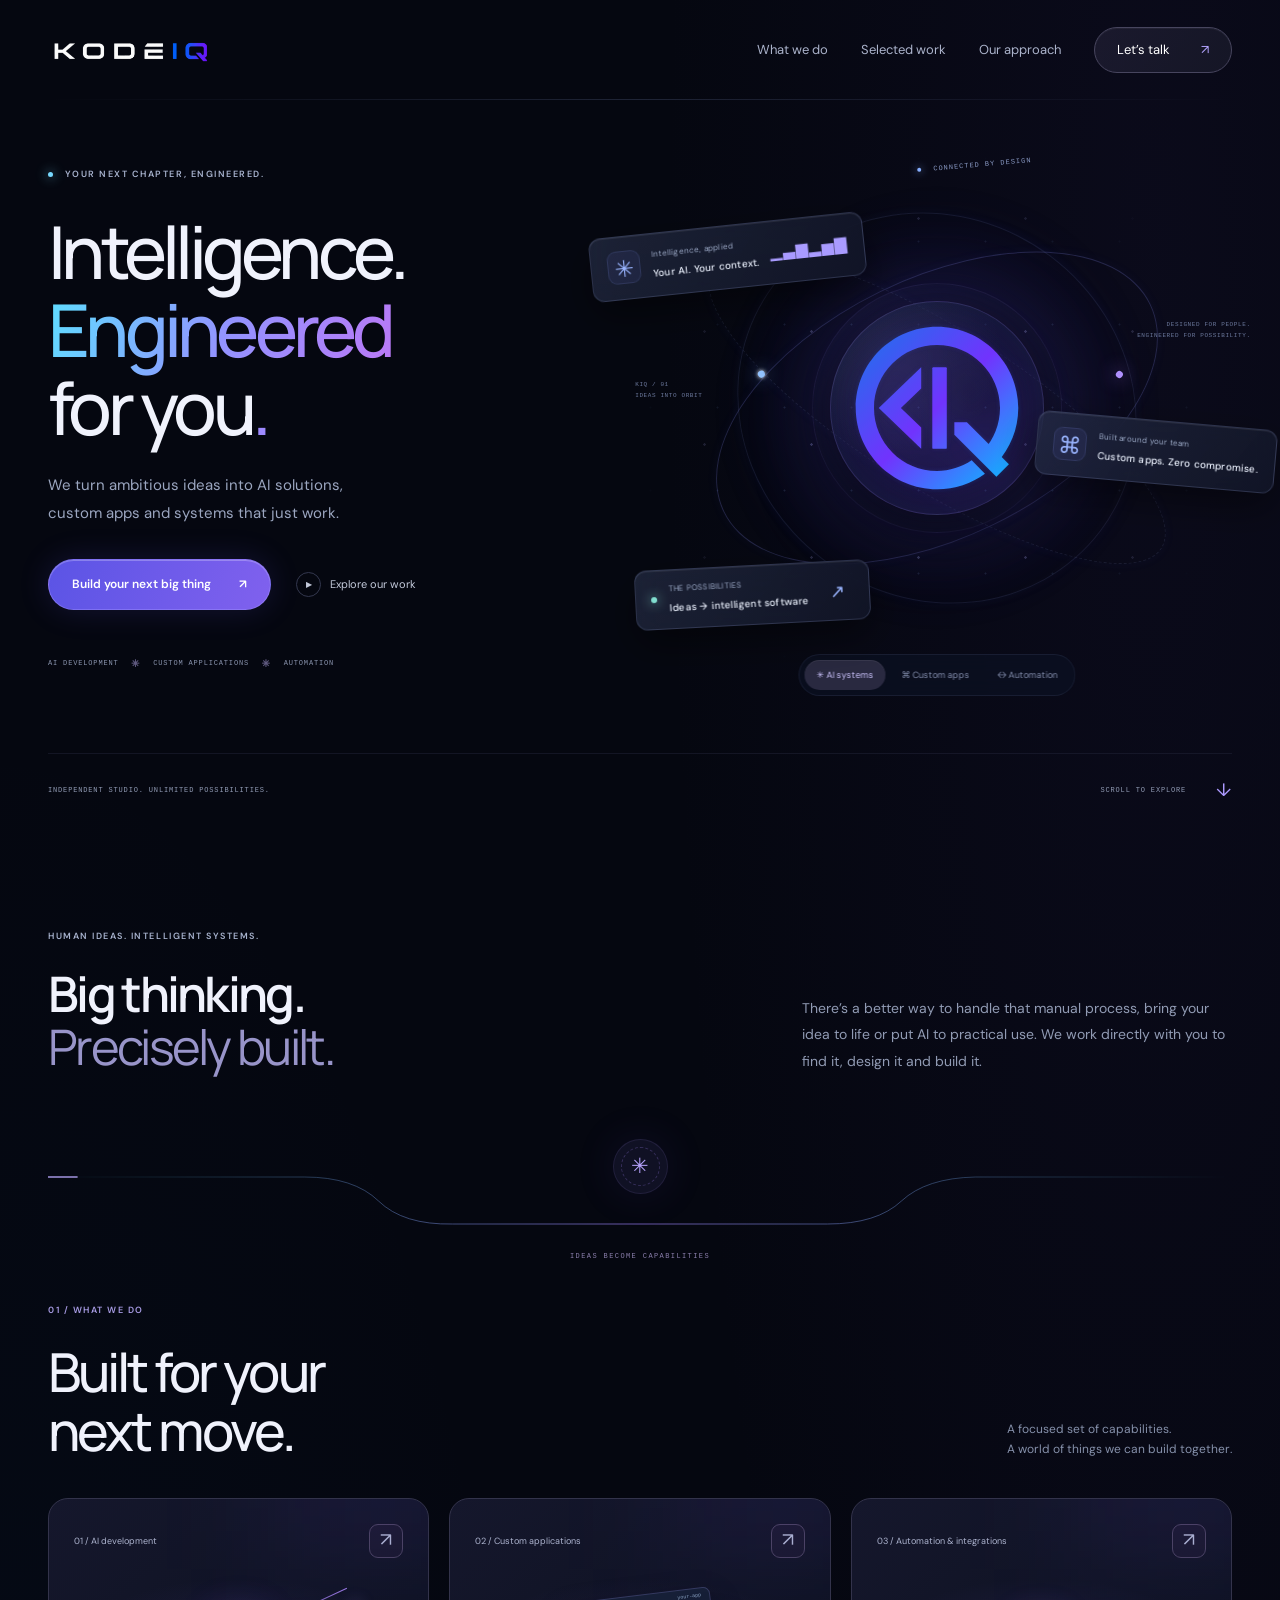
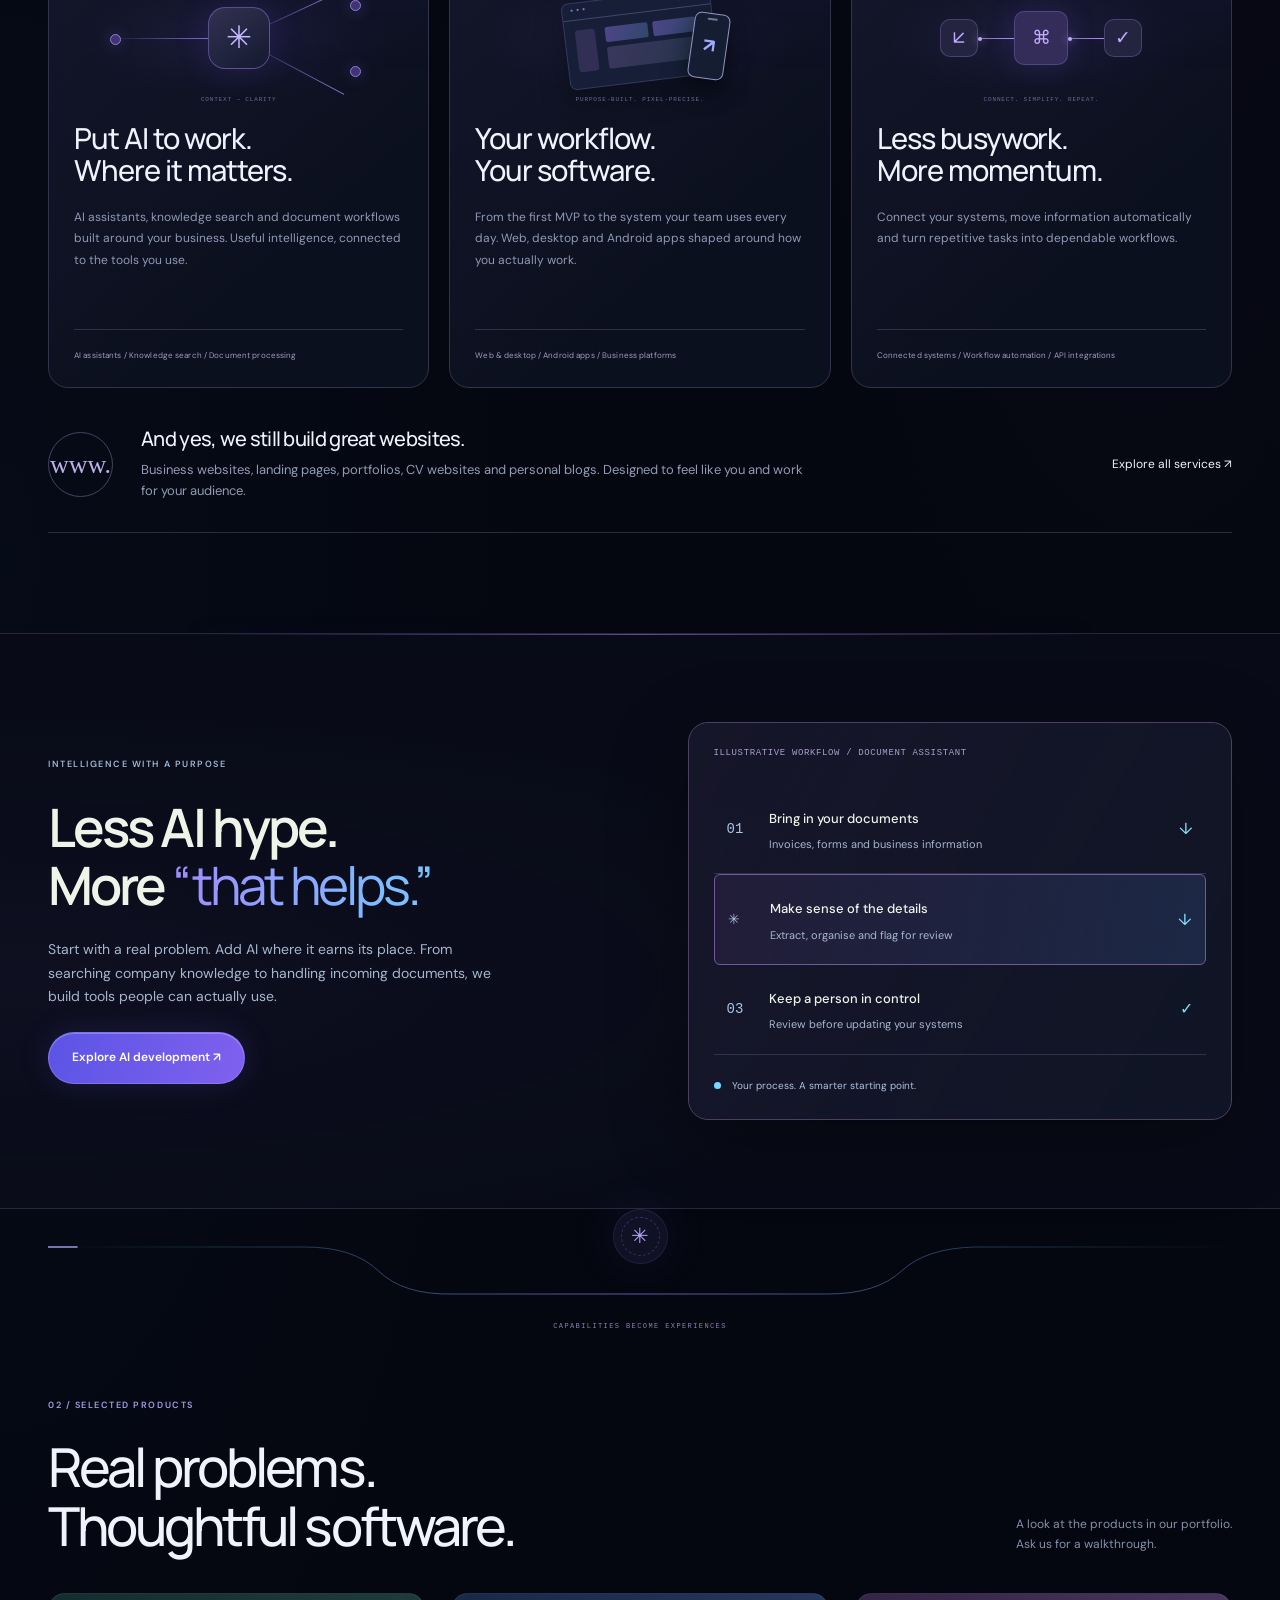
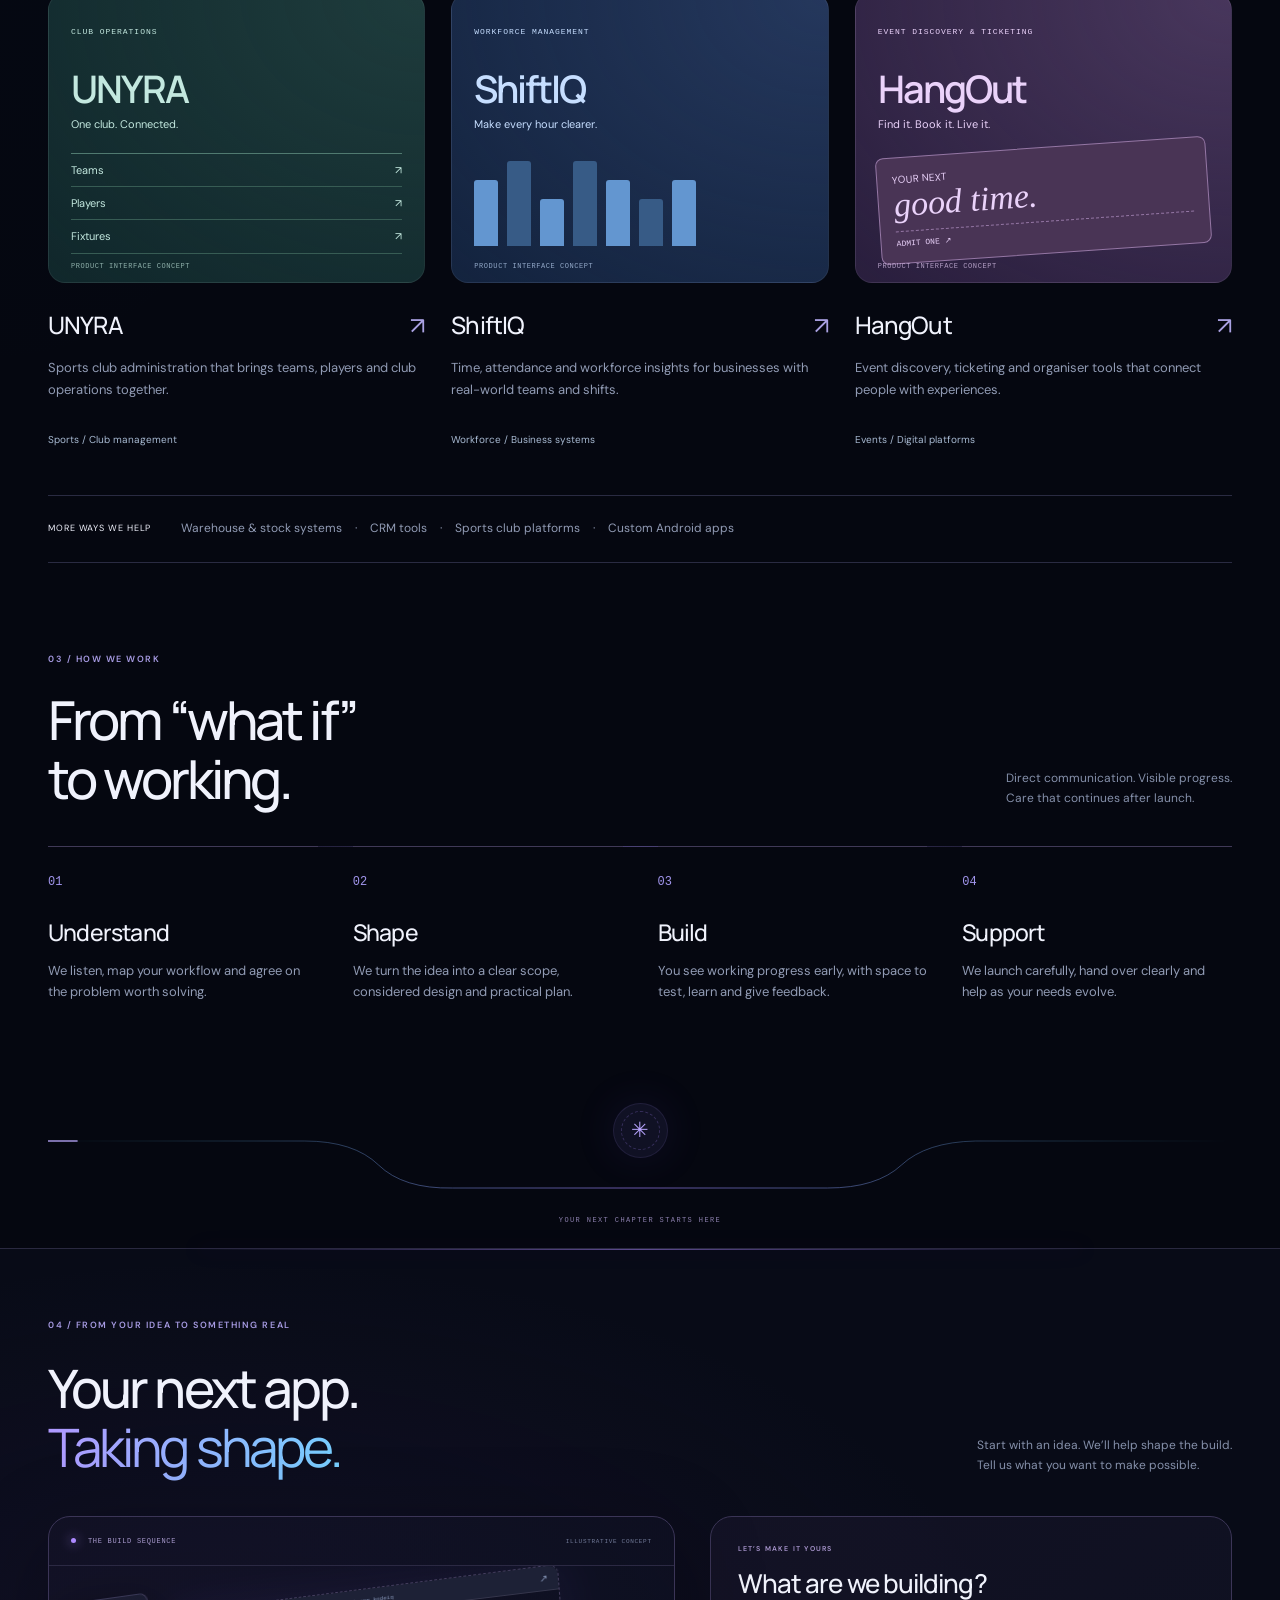
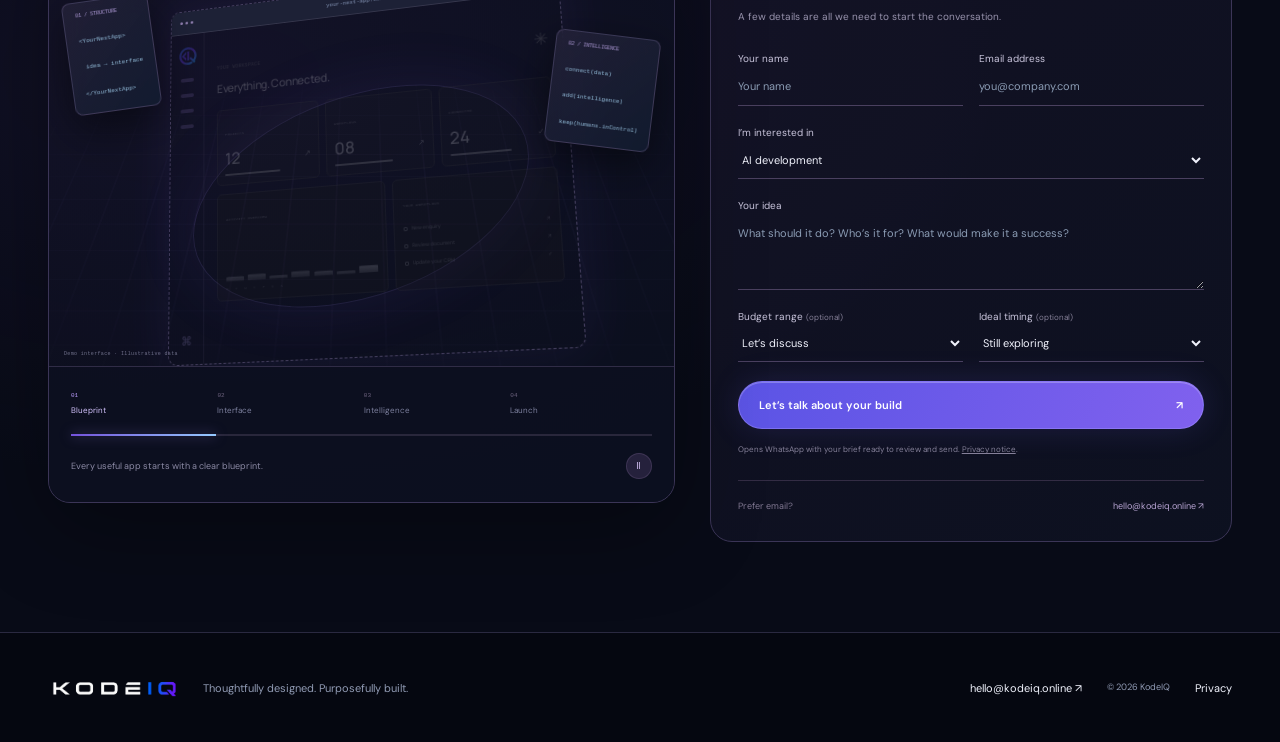
==== commit 36bc6e69: "Rename workforce platform from Isikhathi to ShiftIQ" ====
--- a/index.html
+++ b/index.html
@@ -1 +1 @@
-<!doctype html><html lang="en"><head><meta charset="utf-8"><meta name="viewport" content="width=device-width,initial-scale=1"><meta name="theme-color" content="#0d1516"><meta name="description" content="KodeIQ builds practical AI solutions, custom applications, websites and automation around your business."><title>KodeIQ — AI development & custom applications</title><link rel="icon" href="favicon.svg"><link rel="stylesheet" href="redesign.css"><script src="redesign.js" defer></script><link rel="stylesheet" href="futuristic.css"><link rel="stylesheet" href="build-experience.css"><script src="build-experience.js" defer></script></head><body><a class="skip" href="#main">Skip to content</a><header class="nav wrap"><a class="brand" href="index.html" aria-label="KodeIQ home"><img class="wordmark" src="KodeIQ_Wordmark_Transparent.png" alt="KodeIQ" width="190" height="43"></a><button class="menu" aria-expanded="false" aria-controls="navigation">Menu ☰</button><nav id="navigation" aria-label="Main navigation"><a href="index.html#services">What we do</a><a href="index.html#work">Selected work</a><a href="index.html#process">Our approach</a><a class="nav-cta" href="index.html#contact">Let’s talk <span>↗</span></a></nav></header><main id="main"><section class="hero wrap"><div class="hero-copy"><div class="eyebrow"><i></i> YOUR NEXT CHAPTER, ENGINEERED.</div><h1>Intelligence.<br><span>Engineered</span><br>for you<span class="period">.</span></h1><p class="hero-lead">We turn ambitious ideas into AI solutions,<br class="desktop-break"> custom apps and systems that just work.</p><div class="hero-actions"><a class="button" href="#contact">Build your next big thing <span>↗</span></a><a class="secondary-action" href="#work"><span>▶</span> Explore our work</a></div><div class="hero-proof"><span>AI DEVELOPMENT</span><b>✳</b><span>CUSTOM APPLICATIONS</span><b>✳</b><span>AUTOMATION</span></div></div><div class="hero-art" aria-label="Interactive illustration of KodeIQ services"><div class="star-field" aria-hidden="true"></div><div class="halo halo-one" aria-hidden="true"></div><div class="halo halo-two" aria-hidden="true"></div><div class="orbit orbit-one" aria-hidden="true"><i></i></div><div class="orbit orbit-two" aria-hidden="true"><i></i></div><div class="orbit orbit-three" aria-hidden="true"></div><div class="core"><div class="core-glass"></div><img src="KodeIQ_Animated_Monogram.svg" alt="KodeIQ monogram" width="210" height="210"></div><div class="floating-label"><i></i> CONNECTED BY DESIGN</div><div class="node n1"><b>✳</b><span id="float-label-one">Intelligence, applied<strong id="float-title-one">Your AI. Your context.</strong></span><i class="tiny-wave">▁▃▆▂▅▇</i></div><div class="node n2"><b>⌘</b><span id="float-label-two">Built around your team<strong id="float-title-two">Custom apps. Zero compromise.</strong></span></div><div class="node n3"><span class="status-dot"></span><span>THE POSSIBILITIES<strong id="orbit-status">Ideas → intelligent software</strong></span><b>↗</b></div><div class="orbital-coordinate coordinate-one">KIQ / 01<br>IDEAS INTO ORBIT</div><div class="orbital-coordinate coordinate-two">DESIGNED FOR PEOPLE.<br>ENGINEERED FOR POSSIBILITY.</div><div class="scene-tabs" role="group" aria-label="Explore our capabilities"><button type="button" class="scene-tab active" data-scene="ai" aria-pressed="true">✳ AI systems</button><button type="button" class="scene-tab" data-scene="apps" aria-pressed="false">⌘ Custom apps</button><button type="button" class="scene-tab" data-scene="automation" aria-pressed="false">↔ Automation</button></div></div><div class="hero-foot"><span>INDEPENDENT STUDIO. UNLIMITED POSSIBILITIES.</span><a href="#services">SCROLL TO EXPLORE <span>↓</span></a></div></section><section class="intro wrap"><span class="eyebrow">HUMAN IDEAS. INTELLIGENT SYSTEMS.</span><h2>Big thinking.<br><em>Precisely built.</em></h2><p>There’s a better way to handle that manual process, bring your idea to life or put AI to practical use. We work directly with you to find it, design it and build it.</p></section><div class="section-seam wrap" aria-hidden="true"><div class="seam-orbit"><span>✳</span></div><svg viewBox="0 0 1200 90" preserveAspectRatio="none"><defs><linearGradient id="seam-services"><stop stop-color="#5ce1ff" stop-opacity="0"/><stop offset=".5" stop-color="#a182ff"/><stop offset="1" stop-color="#5ce1ff" stop-opacity="0"/></linearGradient></defs><path d="M0 28 H260 Q310 28 335 52 T410 75 H790 Q840 75 865 52 T940 28 H1200" fill="none" stroke="url(#seam-services)"/><path class="seam-packet" d="M0 28 H260 Q310 28 335 52 T410 75 H790 Q840 75 865 52 T940 28 H1200" fill="none" stroke="#bba9ff" stroke-width="2"/></svg><span class="seam-label">IDEAS BECOME CAPABILITIES</span></div><section class="services wrap" id="services"><div class="section-heading"><div><span class="eyebrow">01 / WHAT WE DO</span><h2>Built for your<br>next move.</h2></div><p>A focused set of capabilities.<br>A world of things we can build together.</p></div><div class="service-grid"><article class="service"><div class="card-top"><span>01 / AI development</span><a href="ai-development.html" aria-label="Explore AI development">↗</a></div><div class="service-visual intelligence-visual" aria-hidden="true"><span class="visual-dot">✳</span><div class="neural-line l1"></div><div class="neural-line l2"></div><div class="neural-line l3"></div><i class="neuron a"></i><i class="neuron b"></i><i class="neuron c"></i><span class="visual-caption">CONTEXT → CLARITY</span></div><h3>Put AI to work.<br>Where it matters.</h3><p>AI assistants, knowledge search and document workflows built around your business. Useful intelligence, connected to the tools you use.</p><div class="tags">AI assistants / Knowledge search / Document processing</div></article><article class="service"><div class="card-top"><span>02 / Custom applications</span><a href="software-development.html" aria-label="Explore Custom applications">↗</a></div><div class="service-visual app-visual" aria-hidden="true"><div class="mini-window"><div class="mini-toolbar">● ● ● <span>your-app</span></div><div class="mini-layout"><i></i><div><b></b><b></b><span></span></div></div></div><div class="mini-phone"><i></i><b>↗</b></div><span class="visual-caption">PURPOSE-BUILT. PIXEL-PRECISE.</span></div><h3>Your workflow.<br>Your software.</h3><p>From the first MVP to the system your team uses every day. Web, desktop and Android apps shaped around how you actually work.</p><div class="tags">Web & desktop / Android apps / Business platforms</div></article><article class="service"><div class="card-top"><span>03 / Automation & integrations</span><a href="automation.html" aria-label="Explore Automation & integrations">↗</a></div><div class="service-visual automation-visual" aria-hidden="true"><span class="flow-token">↙</span><i></i><span class="flow-token central">⌘</span><i></i><span class="flow-token">✓</span><span class="visual-caption">CONNECT. SIMPLIFY. REPEAT.</span></div><h3>Less busywork.<br>More momentum.</h3><p>Connect your systems, move information automatically and turn repetitive tasks into dependable workflows.</p><div class="tags">Connected systems / Workflow automation / API integrations</div></article></div><div class="web-service"><span class="web-icon">www.</span><div><h3>And yes, we still build great websites.</h3><p>Business websites, landing pages, portfolios, CV websites and personal blogs. Designed to feel like you and work for your audience.</p></div><a class="text-link" href="services.html">Explore all services ↗</a></div></section><section class="ai-section"><div class="wrap ai-inner"><div><span class="eyebrow">INTELLIGENCE WITH A PURPOSE</span><h2>Less AI hype.<br>More <em>“that helps.”</em></h2><p>Start with a real problem. Add AI where it earns its place. From searching company knowledge to handling incoming documents, we build tools people can actually use.</p><a class="button light" href="ai-development.html">Explore AI development ↗</a></div><div class="workflow"><div class="demo-label">ILLUSTRATIVE WORKFLOW / DOCUMENT ASSISTANT</div><div class="flow-step"><span>01</span><div><strong>Bring in your documents</strong><p>Invoices, forms and business information</p></div><b>↓</b></div><div class="flow-step active"><span>✳</span><div><strong>Make sense of the details</strong><p>Extract, organise and flag for review</p></div><b>↓</b></div><div class="flow-step"><span>03</span><div><strong>Keep a person in control</strong><p>Review before updating your systems</p></div><b>✓</b></div><div class="workflow-note"><i></i> Your process. A smarter starting point.</div></div></div></section><div class="section-seam wrap" aria-hidden="true"><div class="seam-orbit"><span>✳</span></div><svg viewBox="0 0 1200 90" preserveAspectRatio="none"><defs><linearGradient id="seam-work"><stop stop-color="#5ce1ff" stop-opacity="0"/><stop offset=".5" stop-color="#a182ff"/><stop offset="1" stop-color="#5ce1ff" stop-opacity="0"/></linearGradient></defs><path d="M0 28 H260 Q310 28 335 52 T410 75 H790 Q840 75 865 52 T940 28 H1200" fill="none" stroke="url(#seam-work)"/><path class="seam-packet" d="M0 28 H260 Q310 28 335 52 T410 75 H790 Q840 75 865 52 T940 28 H1200" fill="none" stroke="#bba9ff" stroke-width="2"/></svg><span class="seam-label">CAPABILITIES BECOME EXPERIENCES</span></div><section class="wrap work" id="work"><div class="section-heading"><div><span class="eyebrow">02 / SELECTED PRODUCTS</span><h2>Real problems.<br>Thoughtful software.</h2></div><p>A look at the products in our portfolio.<br>Ask us for a walkthrough.</p></div><div class="project-grid"><article class="project"><div class="project-art club"><span class="mock-label">CLUB OPERATIONS</span><div class="mock-title">UNYRA<span>One club. Connected.</span></div><div class="club-lines"><span>Teams <b>↗</b></span><span>Players <b>↗</b></span><span>Fixtures <b>↗</b></span></div><small>PRODUCT INTERFACE CONCEPT</small></div><div class="project-title"><h3>UNYRA</h3><a href="#contact" data-service="Sports club system" aria-label="Discuss UNYRA">↗</a></div><p>Sports club administration that brings teams, players and club operations together.</p><span class="project-tag">Sports / Club management</span></article><article class="project"><div class="project-art time"><span class="mock-label">WORKFORCE MANAGEMENT</span><div class="mock-title">Isikhathi<span>Make every hour clearer.</span></div><div class="bars"><i></i><i></i><i></i><i></i><i></i><i></i><i></i></div><small>PRODUCT INTERFACE CONCEPT</small></div><div class="project-title"><h3>Isikhathi</h3><a href="#contact" data-service="Workforce management" aria-label="Discuss Isikhathi">↗</a></div><p>Time, attendance and workforce insights for businesses with real-world teams and shifts.</p><span class="project-tag">Workforce / Business systems</span></article><article class="project"><div class="project-art event"><span class="mock-label">EVENT DISCOVERY & TICKETING</span><div class="mock-title">HangOut<span>Find it. Book it. Live it.</span></div><div class="ticket">YOUR NEXT<br><strong>good time.</strong><span>ADMIT ONE ↗</span></div><small>PRODUCT INTERFACE CONCEPT</small></div><div class="project-title"><h3>HangOut</h3><a href="#contact" data-service="Event platform" aria-label="Discuss HangOut">↗</a></div><p>Event discovery, ticketing and organiser tools that connect people with experiences.</p><span class="project-tag">Events / Digital platforms</span></article></div><div class="specialist"><span>MORE WAYS WE HELP</span><p>Warehouse & stock systems <b>·</b> CRM tools <b>·</b> Sports club platforms <b>·</b> Custom Android apps</p></div></section><section class="process wrap" id="process"><div class="section-heading"><div><span class="eyebrow">03 / HOW WE WORK</span><h2>From “what if”<br>to working.</h2></div><p>Direct communication. Visible progress.<br>Care that continues after launch.</p></div><div class="steps"><article><span>01</span><h3>Understand</h3><p>We listen, map your workflow and agree on the problem worth solving.</p></article><article><span>02</span><h3>Shape</h3><p>We turn the idea into a clear scope, considered design and practical plan.</p></article><article><span>03</span><h3>Build</h3><p>You see working progress early, with space to test, learn and give feedback.</p></article><article><span>04</span><h3>Support</h3><p>We launch carefully, hand over clearly and help as your needs evolve.</p></article></div></section><div class="section-seam wrap" aria-hidden="true"><div class="seam-orbit"><span>✳</span></div><svg viewBox="0 0 1200 90" preserveAspectRatio="none"><defs><linearGradient id="seam-build"><stop stop-color="#5ce1ff" stop-opacity="0"/><stop offset=".5" stop-color="#a182ff"/><stop offset="1" stop-color="#5ce1ff" stop-opacity="0"/></linearGradient></defs><path d="M0 28 H260 Q310 28 335 52 T410 75 H790 Q840 75 865 52 T940 28 H1200" fill="none" stroke="url(#seam-build)"/><path class="seam-packet" d="M0 28 H260 Q310 28 335 52 T410 75 H790 Q840 75 865 52 T940 28 H1200" fill="none" stroke="#bba9ff" stroke-width="2"/></svg><span class="seam-label">YOUR NEXT CHAPTER STARTS HERE</span></div><section class="contact build-section" id="contact"><div class="wrap"><div class="section-heading build-heading"><div><span class="eyebrow">04 / FROM YOUR IDEA TO SOMETHING REAL</span><h2>Your next app.<br><em>Taking shape.</em></h2></div><p>Start with an idea. We’ll help shape the build.<br>Tell us what you want to make possible.</p></div><div class="build-layout"><div class="build-experience" id="build-experience" data-stage="0"><div class="build-topline"><span><i></i> THE BUILD SEQUENCE</span><span>ILLUSTRATIVE CONCEPT</span></div><div class="assembly-scene"><div class="assembly-grid" aria-hidden="true"></div><div class="assembly-ring" aria-hidden="true"></div><div class="floating-code code-left" aria-hidden="true"><span>01 / STRUCTURE</span><code>&lt;YourNextApp&gt;<br> &nbsp;idea → interface<br>&lt;/YourNextApp&gt;</code></div><div class="floating-code code-right" aria-hidden="true"><span>02 / INTELLIGENCE</span><code>connect(data)<br>add(intelligence)<br>keep(humans.inControl)</code></div><div class="app-shell" aria-label="Illustration of an application assembling in four stages"><div class="app-chrome"><div class="chrome-dots"><i></i><i></i><i></i></div><span>your-next-app.kodeiq</span><b>↗</b></div><div class="app-body"><aside class="app-sidebar"><img src="KodeIQ_Animated_Monogram.svg" alt="" width="27" height="27"><i></i><i></i><i></i><i></i><span>⌘</span></aside><div class="app-content"><div class="app-greeting"><div><small>YOUR WORKSPACE</small><h3>Everything. Connected.</h3></div><span>✳</span></div><div class="assembled-metrics"><div><small>PROJECTS</small><b>12<span>↗</span></b><i></i></div><div><small>WORKFLOWS</small><b>08<span>↗</span></b><i></i></div><div><small>CONNECTED</small><b>24<span>✓</span></b><i></i></div></div><div class="app-panels"><div class="assembled-chart"><span>ACTIVITY OVERVIEW</span><div class="chart-bars"><i></i><i></i><i></i><i></i><i></i><i></i><i></i></div><small>M &nbsp; T &nbsp; W &nbsp; T &nbsp; F &nbsp; S &nbsp; S</small></div><div class="assembled-list"><span>YOUR WORKFLOWS</span><p><i></i> New enquiry <b>↗</b></p><p><i></i> Review document <b>↗</b></p><p><i></i> Update your CRM <b>✓</b></p></div></div><div class="assembled-ai"><span>✳</span><p>Your AI assistant is connected.<small>Ready to help with the next step.</small></p><b>↗</b></div></div></div><div class="scan-beam" aria-hidden="true"></div></div><div class="connection-node" aria-hidden="true"><span>✳</span><i></i> INTELLIGENCE CONNECTED</div><div class="launch-badge"><span>✓</span> READY FOR YOUR NEXT CHAPTER</div><span class="scene-disclaimer">Demo interface · Illustrative data</span></div><div class="build-controls"><div class="build-stage-buttons" role="group" aria-label="App build stages"><button type="button" data-build-stage="0" aria-pressed="true"><span>01</span> Blueprint</button><button type="button" data-build-stage="1" aria-pressed="false"><span>02</span> Interface</button><button type="button" data-build-stage="2" aria-pressed="false"><span>03</span> Intelligence</button><button type="button" data-build-stage="3" aria-pressed="false"><span>04</span> Launch</button></div><div class="build-progress" aria-hidden="true"><span></span></div><div class="build-caption"><p id="build-caption">Every useful app starts with a clear blueprint.</p><button type="button" id="build-play" aria-label="Pause app build animation">Ⅱ</button></div></div></div><div class="project-brief"><div class="brief-title"><span class="eyebrow">LET’S MAKE IT YOURS</span><h3>What are we building?</h3><p>A few details are all we need to start the conversation.</p></div><form id="brief-form"><div class="brief-row"><label>Your name<input name="name" autocomplete="name" required placeholder="Your name" maxlength="120"></label><label>Email address<input name="email" type="email" autocomplete="email" required placeholder="you@company.com" maxlength="200"></label></div><label>I’m interested in<select name="service" id="service"><option>AI development</option><option>Custom application</option><option>Automation & integrations</option><option>Business website</option><option>CV, portfolio or personal website</option><option>Sports club system</option><option>Warehouse & stock system</option><option>CRM tools</option><option>Android app</option><option>Workforce management</option><option>Event platform</option><option>Something else / help me decide</option></select></label><label>Your idea<textarea name="message" rows="3" required maxlength="3000" placeholder="What should it do? Who’s it for? What would make it a success?"></textarea></label><div class="brief-row"><label>Budget range <span>(optional)</span><select name="budget"><option value="">Let’s discuss</option><option>Under R5,000</option><option>R5,000–R15,000</option><option>R15,000–R50,000</option><option>R50,000+</option></select></label><label>Ideal timing <span>(optional)</span><select name="timing"><option value="">Still exploring</option><option>As soon as practical</option><option>Within 1–3 months</option><option>3+ months</option></select></label></div><button class="button" type="submit">Let’s talk about your build <span>↗</span></button><p class="form-note">Opens WhatsApp with your brief ready to review and send. <a href="privacy.html">Privacy notice</a>.</p></form><div class="brief-alternative"><span>Prefer email?</span><a href="mailto:hello@kodeiq.online">hello@kodeiq.online ↗</a></div></div></div></div></section></main><footer class="wrap"><a class="brand" href="index.html" aria-label="KodeIQ home"><img class="wordmark" src="KodeIQ_Wordmark_Transparent.png" alt="KodeIQ" width="190" height="43"></a><p>Thoughtfully designed. Purposefully built.</p><a href="mailto:hello@kodeiq.online">hello@kodeiq.online ↗</a><small>© 2026 KodeIQ</small><a href="privacy.html">Privacy</a></footer></body></html>+<!doctype html><html lang="en"><head><meta charset="utf-8"><meta name="viewport" content="width=device-width,initial-scale=1"><meta name="theme-color" content="#0d1516"><meta name="description" content="KodeIQ builds practical AI solutions, custom applications, websites and automation around your business."><title>KodeIQ — AI development & custom applications</title><link rel="icon" href="favicon.svg"><link rel="stylesheet" href="redesign.css"><script src="redesign.js" defer></script><link rel="stylesheet" href="futuristic.css"><link rel="stylesheet" href="build-experience.css"><script src="build-experience.js" defer></script></head><body><a class="skip" href="#main">Skip to content</a><header class="nav wrap"><a class="brand" href="index.html" aria-label="KodeIQ home"><img class="wordmark" src="KodeIQ_Wordmark_Transparent.png" alt="KodeIQ" width="190" height="43"></a><button class="menu" aria-expanded="false" aria-controls="navigation">Menu ☰</button><nav id="navigation" aria-label="Main navigation"><a href="index.html#services">What we do</a><a href="index.html#work">Selected work</a><a href="index.html#process">Our approach</a><a class="nav-cta" href="index.html#contact">Let’s talk <span>↗</span></a></nav></header><main id="main"><section class="hero wrap"><div class="hero-copy"><div class="eyebrow"><i></i> YOUR NEXT CHAPTER, ENGINEERED.</div><h1>Intelligence.<br><span>Engineered</span><br>for you<span class="period">.</span></h1><p class="hero-lead">We turn ambitious ideas into AI solutions,<br class="desktop-break"> custom apps and systems that just work.</p><div class="hero-actions"><a class="button" href="#contact">Build your next big thing <span>↗</span></a><a class="secondary-action" href="#work"><span>▶</span> Explore our work</a></div><div class="hero-proof"><span>AI DEVELOPMENT</span><b>✳</b><span>CUSTOM APPLICATIONS</span><b>✳</b><span>AUTOMATION</span></div></div><div class="hero-art" aria-label="Interactive illustration of KodeIQ services"><div class="star-field" aria-hidden="true"></div><div class="halo halo-one" aria-hidden="true"></div><div class="halo halo-two" aria-hidden="true"></div><div class="orbit orbit-one" aria-hidden="true"><i></i></div><div class="orbit orbit-two" aria-hidden="true"><i></i></div><div class="orbit orbit-three" aria-hidden="true"></div><div class="core"><div class="core-glass"></div><img src="KodeIQ_Animated_Monogram.svg" alt="KodeIQ monogram" width="210" height="210"></div><div class="floating-label"><i></i> CONNECTED BY DESIGN</div><div class="node n1"><b>✳</b><span id="float-label-one">Intelligence, applied<strong id="float-title-one">Your AI. Your context.</strong></span><i class="tiny-wave">▁▃▆▂▅▇</i></div><div class="node n2"><b>⌘</b><span id="float-label-two">Built around your team<strong id="float-title-two">Custom apps. Zero compromise.</strong></span></div><div class="node n3"><span class="status-dot"></span><span>THE POSSIBILITIES<strong id="orbit-status">Ideas → intelligent software</strong></span><b>↗</b></div><div class="orbital-coordinate coordinate-one">KIQ / 01<br>IDEAS INTO ORBIT</div><div class="orbital-coordinate coordinate-two">DESIGNED FOR PEOPLE.<br>ENGINEERED FOR POSSIBILITY.</div><div class="scene-tabs" role="group" aria-label="Explore our capabilities"><button type="button" class="scene-tab active" data-scene="ai" aria-pressed="true">✳ AI systems</button><button type="button" class="scene-tab" data-scene="apps" aria-pressed="false">⌘ Custom apps</button><button type="button" class="scene-tab" data-scene="automation" aria-pressed="false">↔ Automation</button></div></div><div class="hero-foot"><span>INDEPENDENT STUDIO. UNLIMITED POSSIBILITIES.</span><a href="#services">SCROLL TO EXPLORE <span>↓</span></a></div></section><section class="intro wrap"><span class="eyebrow">HUMAN IDEAS. INTELLIGENT SYSTEMS.</span><h2>Big thinking.<br><em>Precisely built.</em></h2><p>There’s a better way to handle that manual process, bring your idea to life or put AI to practical use. We work directly with you to find it, design it and build it.</p></section><div class="section-seam wrap" aria-hidden="true"><div class="seam-orbit"><span>✳</span></div><svg viewBox="0 0 1200 90" preserveAspectRatio="none"><defs><linearGradient id="seam-services"><stop stop-color="#5ce1ff" stop-opacity="0"/><stop offset=".5" stop-color="#a182ff"/><stop offset="1" stop-color="#5ce1ff" stop-opacity="0"/></linearGradient></defs><path d="M0 28 H260 Q310 28 335 52 T410 75 H790 Q840 75 865 52 T940 28 H1200" fill="none" stroke="url(#seam-services)"/><path class="seam-packet" d="M0 28 H260 Q310 28 335 52 T410 75 H790 Q840 75 865 52 T940 28 H1200" fill="none" stroke="#bba9ff" stroke-width="2"/></svg><span class="seam-label">IDEAS BECOME CAPABILITIES</span></div><section class="services wrap" id="services"><div class="section-heading"><div><span class="eyebrow">01 / WHAT WE DO</span><h2>Built for your<br>next move.</h2></div><p>A focused set of capabilities.<br>A world of things we can build together.</p></div><div class="service-grid"><article class="service"><div class="card-top"><span>01 / AI development</span><a href="ai-development.html" aria-label="Explore AI development">↗</a></div><div class="service-visual intelligence-visual" aria-hidden="true"><span class="visual-dot">✳</span><div class="neural-line l1"></div><div class="neural-line l2"></div><div class="neural-line l3"></div><i class="neuron a"></i><i class="neuron b"></i><i class="neuron c"></i><span class="visual-caption">CONTEXT → CLARITY</span></div><h3>Put AI to work.<br>Where it matters.</h3><p>AI assistants, knowledge search and document workflows built around your business. Useful intelligence, connected to the tools you use.</p><div class="tags">AI assistants / Knowledge search / Document processing</div></article><article class="service"><div class="card-top"><span>02 / Custom applications</span><a href="software-development.html" aria-label="Explore Custom applications">↗</a></div><div class="service-visual app-visual" aria-hidden="true"><div class="mini-window"><div class="mini-toolbar">● ● ● <span>your-app</span></div><div class="mini-layout"><i></i><div><b></b><b></b><span></span></div></div></div><div class="mini-phone"><i></i><b>↗</b></div><span class="visual-caption">PURPOSE-BUILT. PIXEL-PRECISE.</span></div><h3>Your workflow.<br>Your software.</h3><p>From the first MVP to the system your team uses every day. Web, desktop and Android apps shaped around how you actually work.</p><div class="tags">Web & desktop / Android apps / Business platforms</div></article><article class="service"><div class="card-top"><span>03 / Automation & integrations</span><a href="automation.html" aria-label="Explore Automation & integrations">↗</a></div><div class="service-visual automation-visual" aria-hidden="true"><span class="flow-token">↙</span><i></i><span class="flow-token central">⌘</span><i></i><span class="flow-token">✓</span><span class="visual-caption">CONNECT. SIMPLIFY. REPEAT.</span></div><h3>Less busywork.<br>More momentum.</h3><p>Connect your systems, move information automatically and turn repetitive tasks into dependable workflows.</p><div class="tags">Connected systems / Workflow automation / API integrations</div></article></div><div class="web-service"><span class="web-icon">www.</span><div><h3>And yes, we still build great websites.</h3><p>Business websites, landing pages, portfolios, CV websites and personal blogs. Designed to feel like you and work for your audience.</p></div><a class="text-link" href="services.html">Explore all services ↗</a></div></section><section class="ai-section"><div class="wrap ai-inner"><div><span class="eyebrow">INTELLIGENCE WITH A PURPOSE</span><h2>Less AI hype.<br>More <em>“that helps.”</em></h2><p>Start with a real problem. Add AI where it earns its place. From searching company knowledge to handling incoming documents, we build tools people can actually use.</p><a class="button light" href="ai-development.html">Explore AI development ↗</a></div><div class="workflow"><div class="demo-label">ILLUSTRATIVE WORKFLOW / DOCUMENT ASSISTANT</div><div class="flow-step"><span>01</span><div><strong>Bring in your documents</strong><p>Invoices, forms and business information</p></div><b>↓</b></div><div class="flow-step active"><span>✳</span><div><strong>Make sense of the details</strong><p>Extract, organise and flag for review</p></div><b>↓</b></div><div class="flow-step"><span>03</span><div><strong>Keep a person in control</strong><p>Review before updating your systems</p></div><b>✓</b></div><div class="workflow-note"><i></i> Your process. A smarter starting point.</div></div></div></section><div class="section-seam wrap" aria-hidden="true"><div class="seam-orbit"><span>✳</span></div><svg viewBox="0 0 1200 90" preserveAspectRatio="none"><defs><linearGradient id="seam-work"><stop stop-color="#5ce1ff" stop-opacity="0"/><stop offset=".5" stop-color="#a182ff"/><stop offset="1" stop-color="#5ce1ff" stop-opacity="0"/></linearGradient></defs><path d="M0 28 H260 Q310 28 335 52 T410 75 H790 Q840 75 865 52 T940 28 H1200" fill="none" stroke="url(#seam-work)"/><path class="seam-packet" d="M0 28 H260 Q310 28 335 52 T410 75 H790 Q840 75 865 52 T940 28 H1200" fill="none" stroke="#bba9ff" stroke-width="2"/></svg><span class="seam-label">CAPABILITIES BECOME EXPERIENCES</span></div><section class="wrap work" id="work"><div class="section-heading"><div><span class="eyebrow">02 / SELECTED PRODUCTS</span><h2>Real problems.<br>Thoughtful software.</h2></div><p>A look at the products in our portfolio.<br>Ask us for a walkthrough.</p></div><div class="project-grid"><article class="project"><div class="project-art club"><span class="mock-label">CLUB OPERATIONS</span><div class="mock-title">UNYRA<span>One club. Connected.</span></div><div class="club-lines"><span>Teams <b>↗</b></span><span>Players <b>↗</b></span><span>Fixtures <b>↗</b></span></div><small>PRODUCT INTERFACE CONCEPT</small></div><div class="project-title"><h3>UNYRA</h3><a href="#contact" data-service="Sports club system" aria-label="Discuss UNYRA">↗</a></div><p>Sports club administration that brings teams, players and club operations together.</p><span class="project-tag">Sports / Club management</span></article><article class="project"><div class="project-art time"><span class="mock-label">WORKFORCE MANAGEMENT</span><div class="mock-title">ShiftIQ<span>Make every hour clearer.</span></div><div class="bars"><i></i><i></i><i></i><i></i><i></i><i></i><i></i></div><small>PRODUCT INTERFACE CONCEPT</small></div><div class="project-title"><h3>ShiftIQ</h3><a href="#contact" data-service="Workforce management" aria-label="Discuss ShiftIQ">↗</a></div><p>Time, attendance and workforce insights for businesses with real-world teams and shifts.</p><span class="project-tag">Workforce / Business systems</span></article><article class="project"><div class="project-art event"><span class="mock-label">EVENT DISCOVERY & TICKETING</span><div class="mock-title">HangOut<span>Find it. Book it. Live it.</span></div><div class="ticket">YOUR NEXT<br><strong>good time.</strong><span>ADMIT ONE ↗</span></div><small>PRODUCT INTERFACE CONCEPT</small></div><div class="project-title"><h3>HangOut</h3><a href="#contact" data-service="Event platform" aria-label="Discuss HangOut">↗</a></div><p>Event discovery, ticketing and organiser tools that connect people with experiences.</p><span class="project-tag">Events / Digital platforms</span></article></div><div class="specialist"><span>MORE WAYS WE HELP</span><p>Warehouse & stock systems <b>·</b> CRM tools <b>·</b> Sports club platforms <b>·</b> Custom Android apps</p></div></section><section class="process wrap" id="process"><div class="section-heading"><div><span class="eyebrow">03 / HOW WE WORK</span><h2>From “what if”<br>to working.</h2></div><p>Direct communication. Visible progress.<br>Care that continues after launch.</p></div><div class="steps"><article><span>01</span><h3>Understand</h3><p>We listen, map your workflow and agree on the problem worth solving.</p></article><article><span>02</span><h3>Shape</h3><p>We turn the idea into a clear scope, considered design and practical plan.</p></article><article><span>03</span><h3>Build</h3><p>You see working progress early, with space to test, learn and give feedback.</p></article><article><span>04</span><h3>Support</h3><p>We launch carefully, hand over clearly and help as your needs evolve.</p></article></div></section><div class="section-seam wrap" aria-hidden="true"><div class="seam-orbit"><span>✳</span></div><svg viewBox="0 0 1200 90" preserveAspectRatio="none"><defs><linearGradient id="seam-build"><stop stop-color="#5ce1ff" stop-opacity="0"/><stop offset=".5" stop-color="#a182ff"/><stop offset="1" stop-color="#5ce1ff" stop-opacity="0"/></linearGradient></defs><path d="M0 28 H260 Q310 28 335 52 T410 75 H790 Q840 75 865 52 T940 28 H1200" fill="none" stroke="url(#seam-build)"/><path class="seam-packet" d="M0 28 H260 Q310 28 335 52 T410 75 H790 Q840 75 865 52 T940 28 H1200" fill="none" stroke="#bba9ff" stroke-width="2"/></svg><span class="seam-label">YOUR NEXT CHAPTER STARTS HERE</span></div><section class="contact build-section" id="contact"><div class="wrap"><div class="section-heading build-heading"><div><span class="eyebrow">04 / FROM YOUR IDEA TO SOMETHING REAL</span><h2>Your next app.<br><em>Taking shape.</em></h2></div><p>Start with an idea. We’ll help shape the build.<br>Tell us what you want to make possible.</p></div><div class="build-layout"><div class="build-experience" id="build-experience" data-stage="0"><div class="build-topline"><span><i></i> THE BUILD SEQUENCE</span><span>ILLUSTRATIVE CONCEPT</span></div><div class="assembly-scene"><div class="assembly-grid" aria-hidden="true"></div><div class="assembly-ring" aria-hidden="true"></div><div class="floating-code code-left" aria-hidden="true"><span>01 / STRUCTURE</span><code>&lt;YourNextApp&gt;<br> &nbsp;idea → interface<br>&lt;/YourNextApp&gt;</code></div><div class="floating-code code-right" aria-hidden="true"><span>02 / INTELLIGENCE</span><code>connect(data)<br>add(intelligence)<br>keep(humans.inControl)</code></div><div class="app-shell" aria-label="Illustration of an application assembling in four stages"><div class="app-chrome"><div class="chrome-dots"><i></i><i></i><i></i></div><span>your-next-app.kodeiq</span><b>↗</b></div><div class="app-body"><aside class="app-sidebar"><img src="KodeIQ_Animated_Monogram.svg" alt="" width="27" height="27"><i></i><i></i><i></i><i></i><span>⌘</span></aside><div class="app-content"><div class="app-greeting"><div><small>YOUR WORKSPACE</small><h3>Everything. Connected.</h3></div><span>✳</span></div><div class="assembled-metrics"><div><small>PROJECTS</small><b>12<span>↗</span></b><i></i></div><div><small>WORKFLOWS</small><b>08<span>↗</span></b><i></i></div><div><small>CONNECTED</small><b>24<span>✓</span></b><i></i></div></div><div class="app-panels"><div class="assembled-chart"><span>ACTIVITY OVERVIEW</span><div class="chart-bars"><i></i><i></i><i></i><i></i><i></i><i></i><i></i></div><small>M &nbsp; T &nbsp; W &nbsp; T &nbsp; F &nbsp; S &nbsp; S</small></div><div class="assembled-list"><span>YOUR WORKFLOWS</span><p><i></i> New enquiry <b>↗</b></p><p><i></i> Review document <b>↗</b></p><p><i></i> Update your CRM <b>✓</b></p></div></div><div class="assembled-ai"><span>✳</span><p>Your AI assistant is connected.<small>Ready to help with the next step.</small></p><b>↗</b></div></div></div><div class="scan-beam" aria-hidden="true"></div></div><div class="connection-node" aria-hidden="true"><span>✳</span><i></i> INTELLIGENCE CONNECTED</div><div class="launch-badge"><span>✓</span> READY FOR YOUR NEXT CHAPTER</div><span class="scene-disclaimer">Demo interface · Illustrative data</span></div><div class="build-controls"><div class="build-stage-buttons" role="group" aria-label="App build stages"><button type="button" data-build-stage="0" aria-pressed="true"><span>01</span> Blueprint</button><button type="button" data-build-stage="1" aria-pressed="false"><span>02</span> Interface</button><button type="button" data-build-stage="2" aria-pressed="false"><span>03</span> Intelligence</button><button type="button" data-build-stage="3" aria-pressed="false"><span>04</span> Launch</button></div><div class="build-progress" aria-hidden="true"><span></span></div><div class="build-caption"><p id="build-caption">Every useful app starts with a clear blueprint.</p><button type="button" id="build-play" aria-label="Pause app build animation">Ⅱ</button></div></div></div><div class="project-brief"><div class="brief-title"><span class="eyebrow">LET’S MAKE IT YOURS</span><h3>What are we building?</h3><p>A few details are all we need to start the conversation.</p></div><form id="brief-form"><div class="brief-row"><label>Your name<input name="name" autocomplete="name" required placeholder="Your name" maxlength="120"></label><label>Email address<input name="email" type="email" autocomplete="email" required placeholder="you@company.com" maxlength="200"></label></div><label>I’m interested in<select name="service" id="service"><option>AI development</option><option>Custom application</option><option>Automation & integrations</option><option>Business website</option><option>CV, portfolio or personal website</option><option>Sports club system</option><option>Warehouse & stock system</option><option>CRM tools</option><option>Android app</option><option>Workforce management</option><option>Event platform</option><option>Something else / help me decide</option></select></label><label>Your idea<textarea name="message" rows="3" required maxlength="3000" placeholder="What should it do? Who’s it for? What would make it a success?"></textarea></label><div class="brief-row"><label>Budget range <span>(optional)</span><select name="budget"><option value="">Let’s discuss</option><option>Under R5,000</option><option>R5,000–R15,000</option><option>R15,000–R50,000</option><option>R50,000+</option></select></label><label>Ideal timing <span>(optional)</span><select name="timing"><option value="">Still exploring</option><option>As soon as practical</option><option>Within 1–3 months</option><option>3+ months</option></select></label></div><button class="button" type="submit">Let’s talk about your build <span>↗</span></button><p class="form-note">Opens WhatsApp with your brief ready to review and send. <a href="privacy.html">Privacy notice</a>.</p></form><div class="brief-alternative"><span>Prefer email?</span><a href="mailto:hello@kodeiq.online">hello@kodeiq.online ↗</a></div></div></div></div></section></main><footer class="wrap"><a class="brand" href="index.html" aria-label="KodeIQ home"><img class="wordmark" src="KodeIQ_Wordmark_Transparent.png" alt="KodeIQ" width="190" height="43"></a><p>Thoughtfully designed. Purposefully built.</p><a href="mailto:hello@kodeiq.online">hello@kodeiq.online ↗</a><small>© 2026 KodeIQ</small><a href="privacy.html">Privacy</a></footer></body></html>
